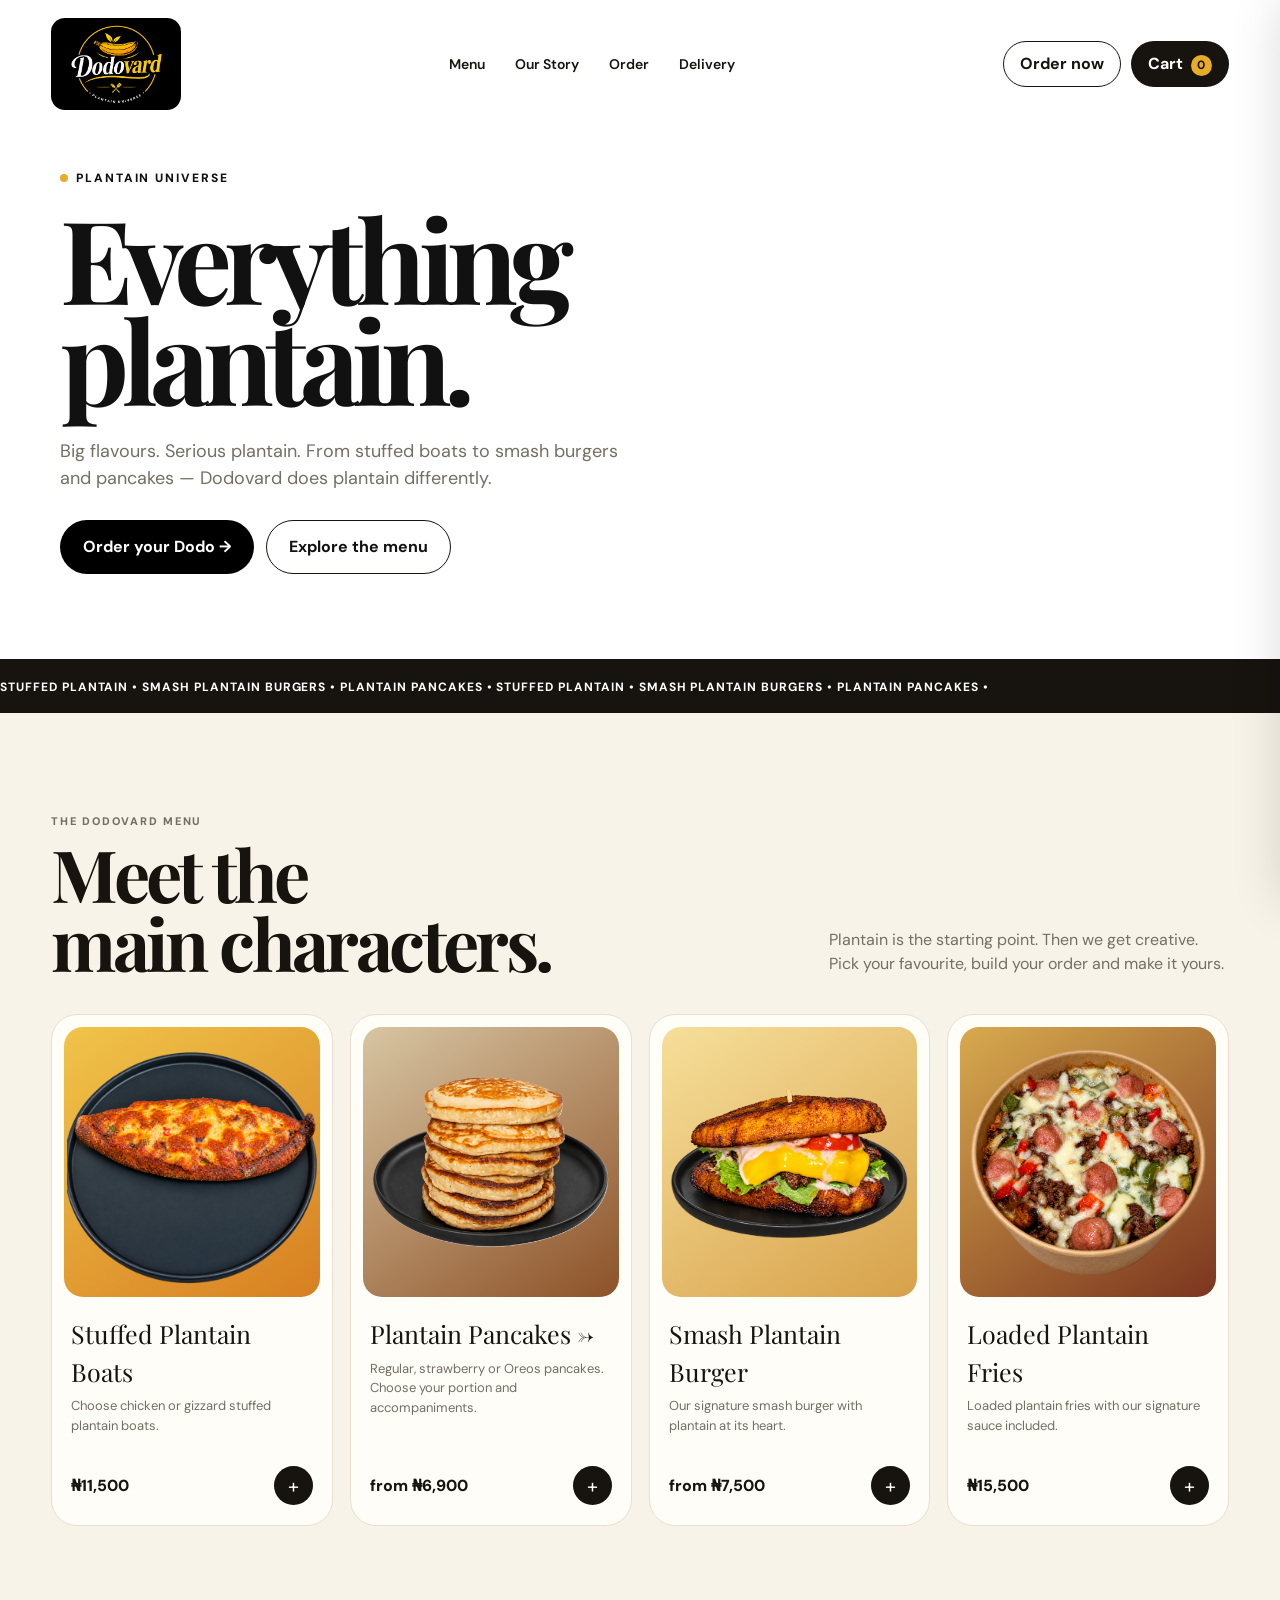
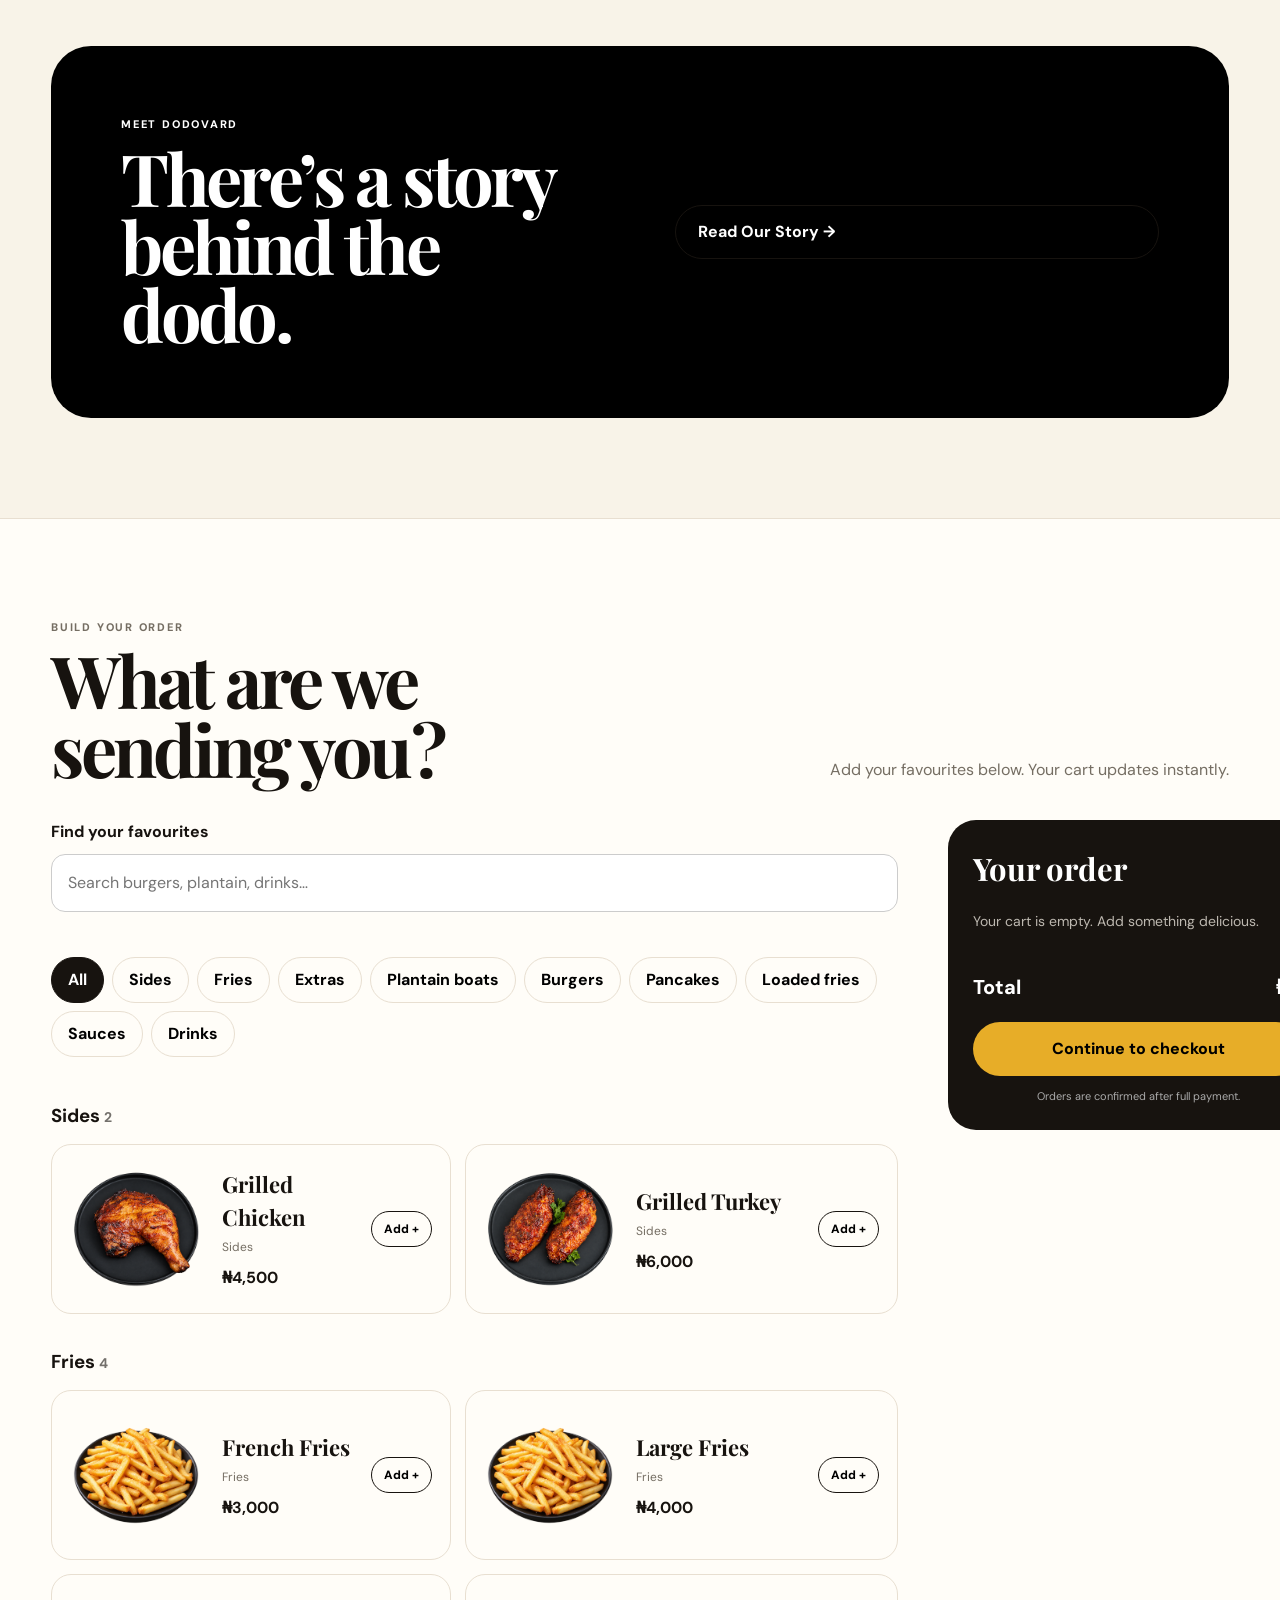
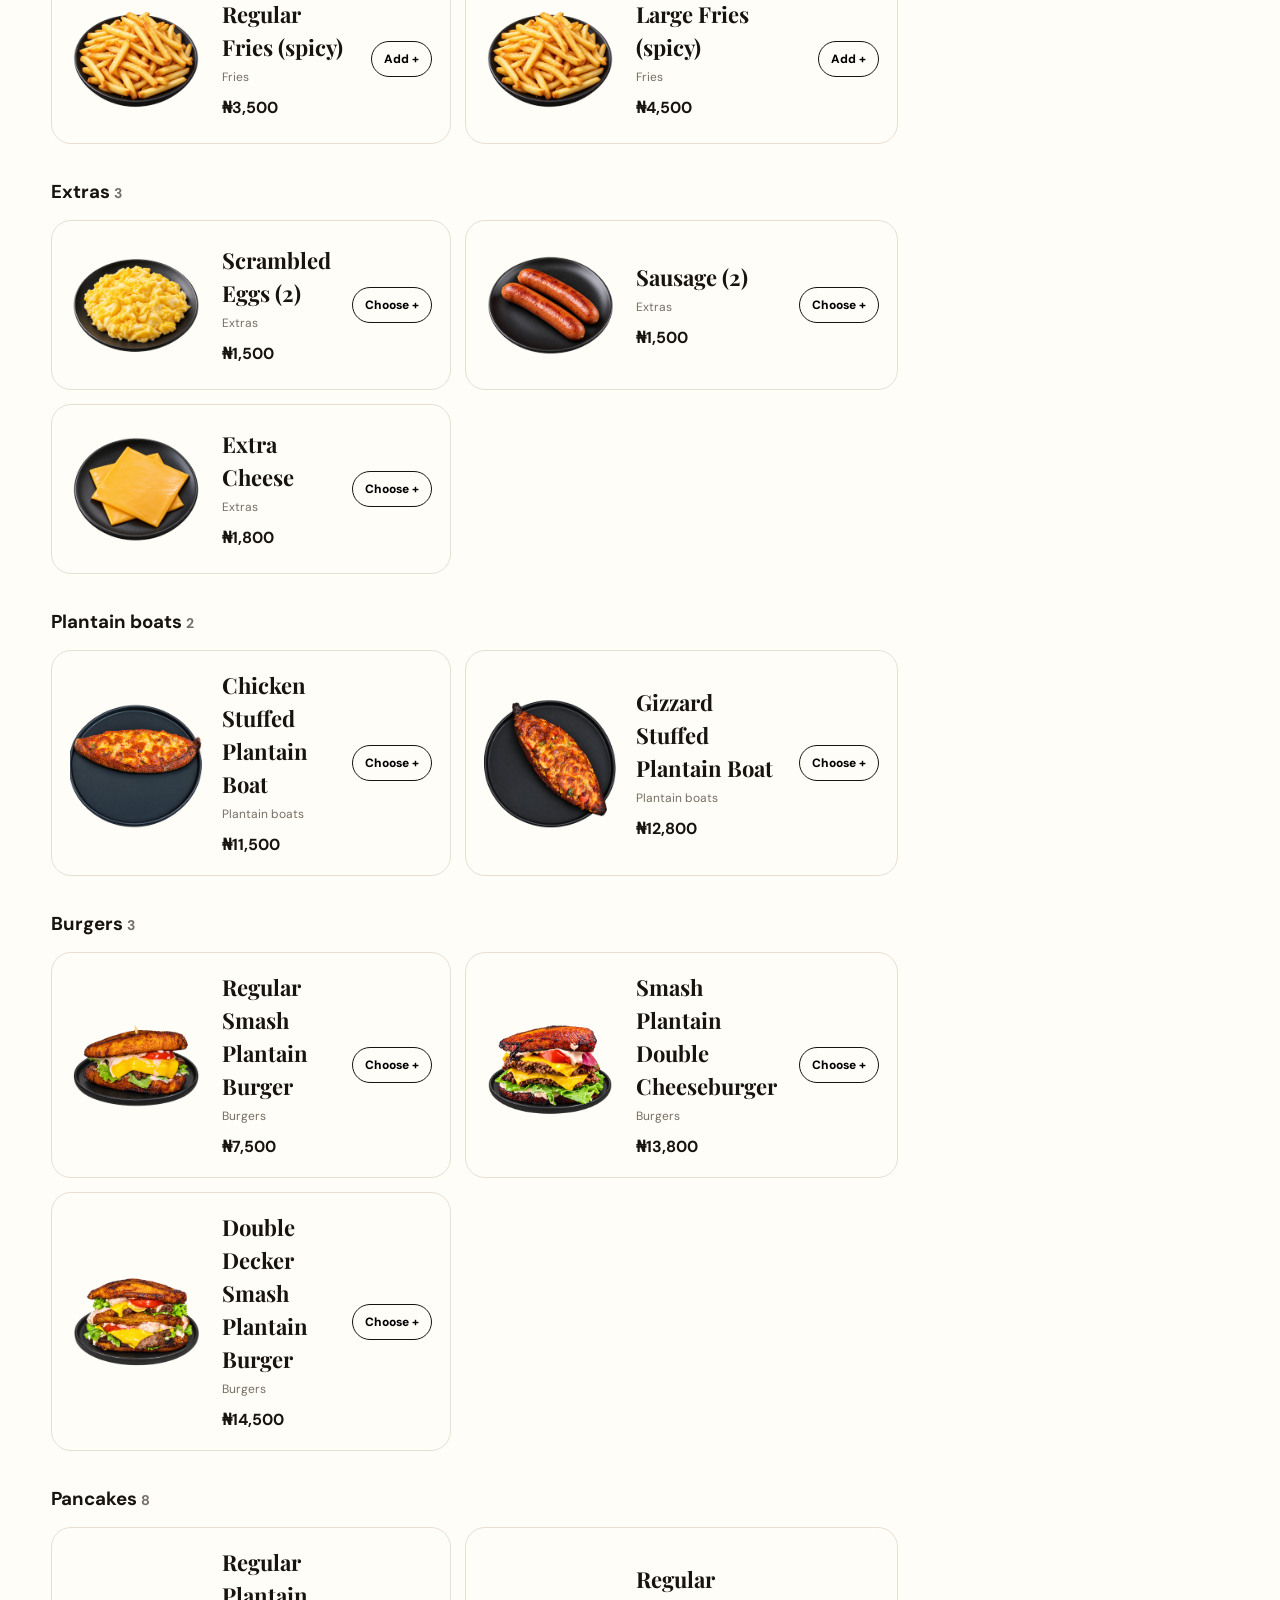
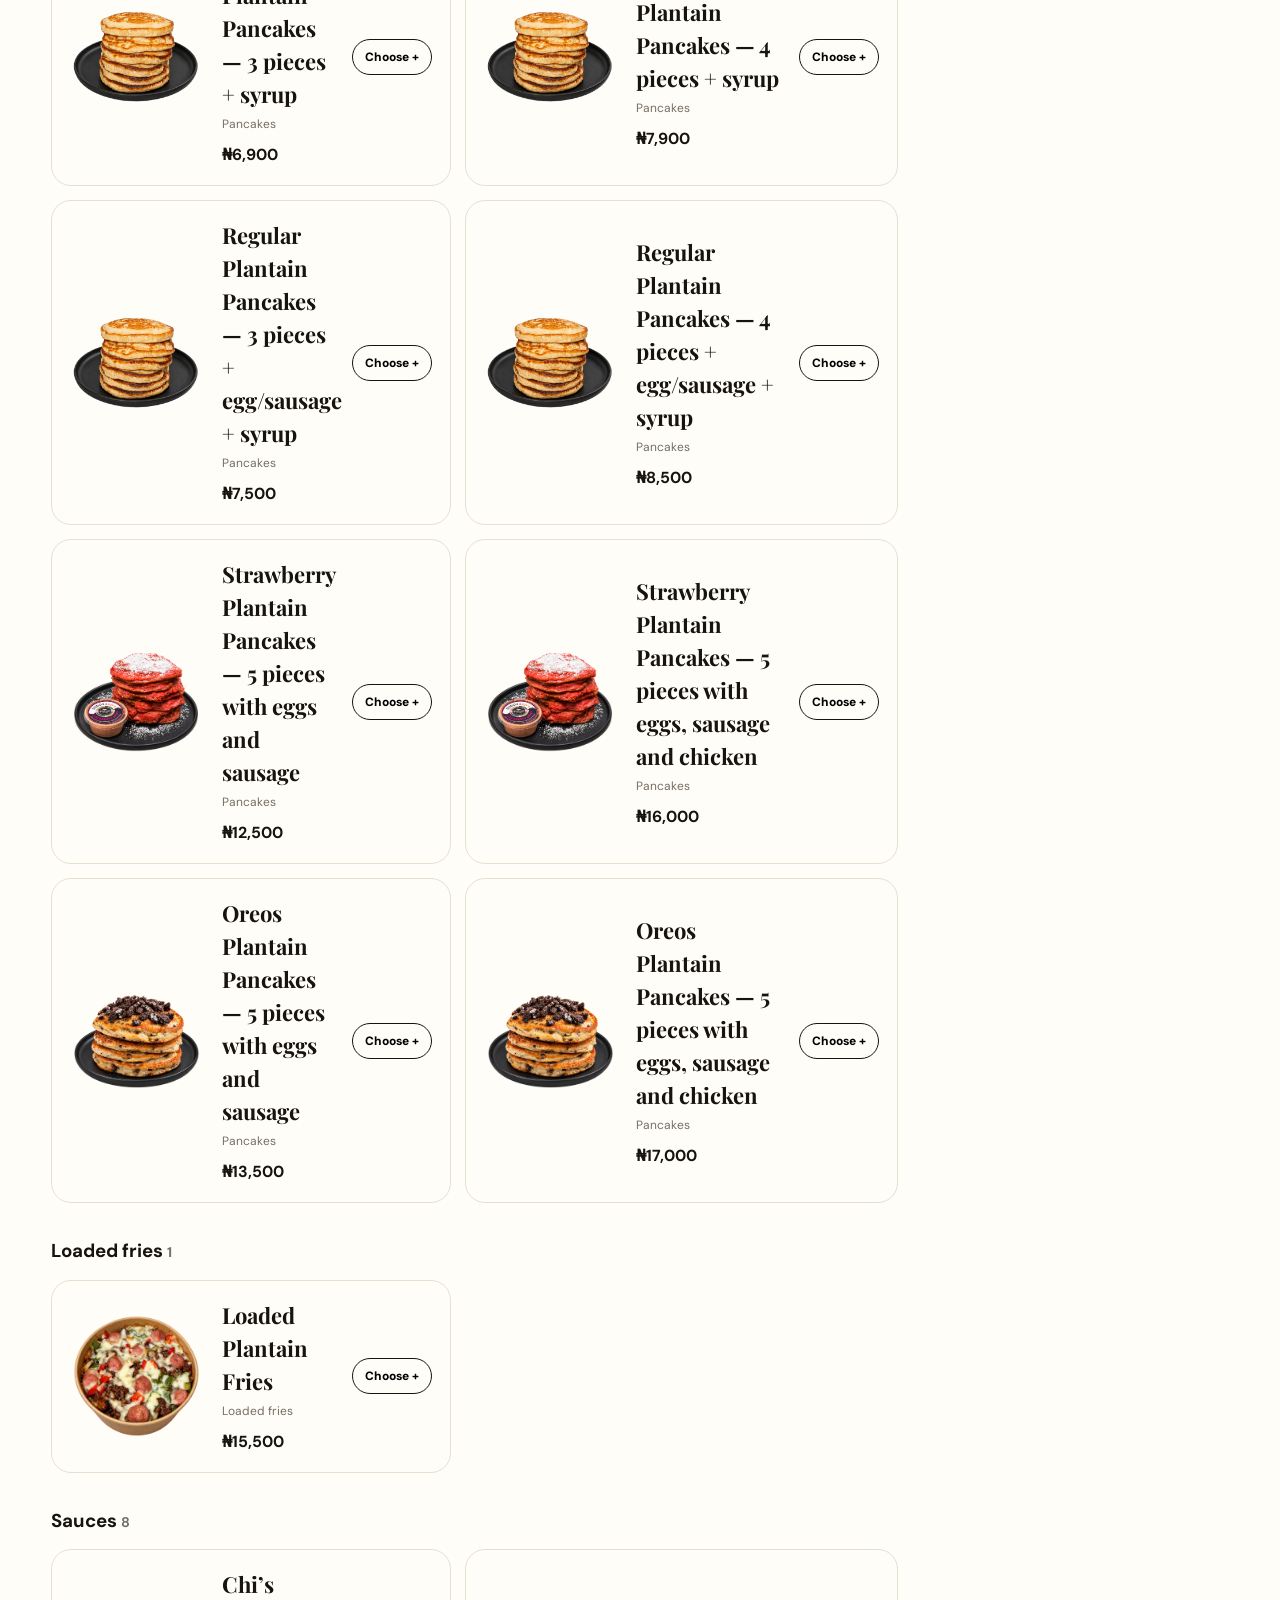
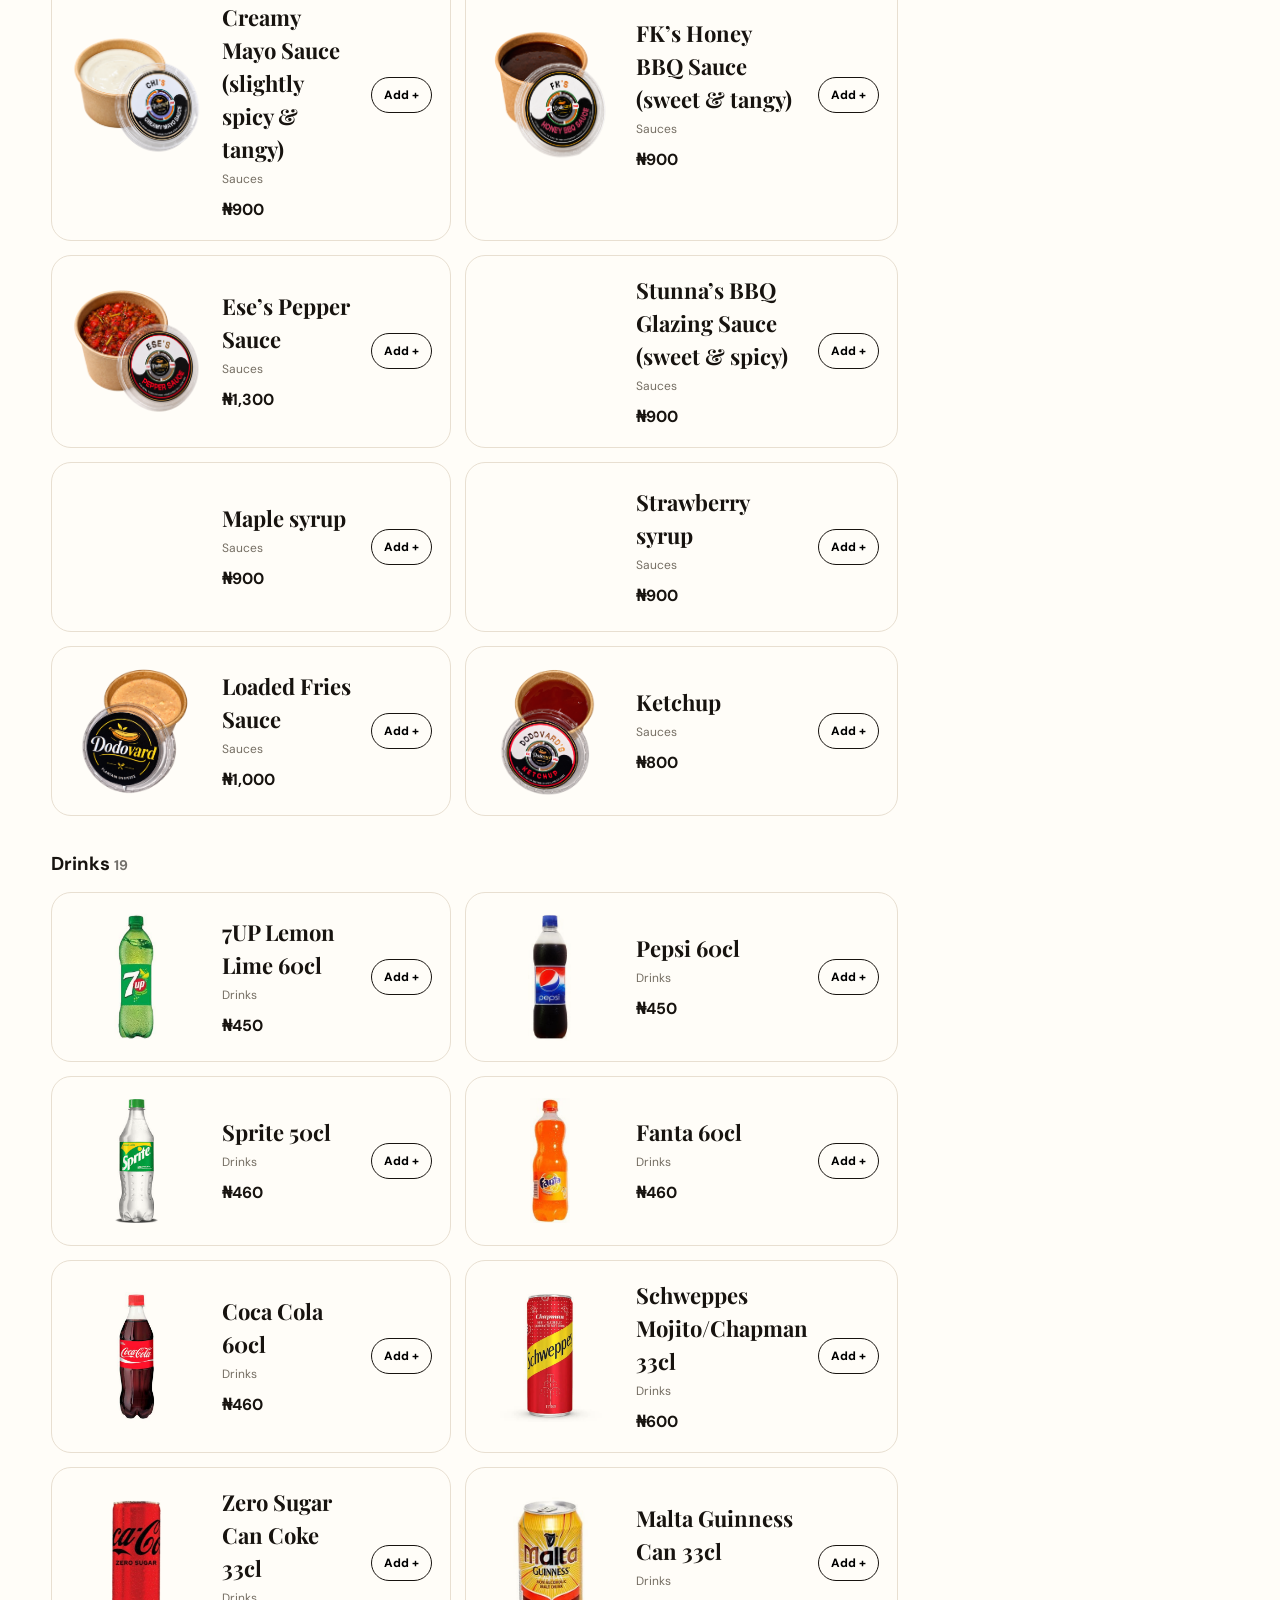
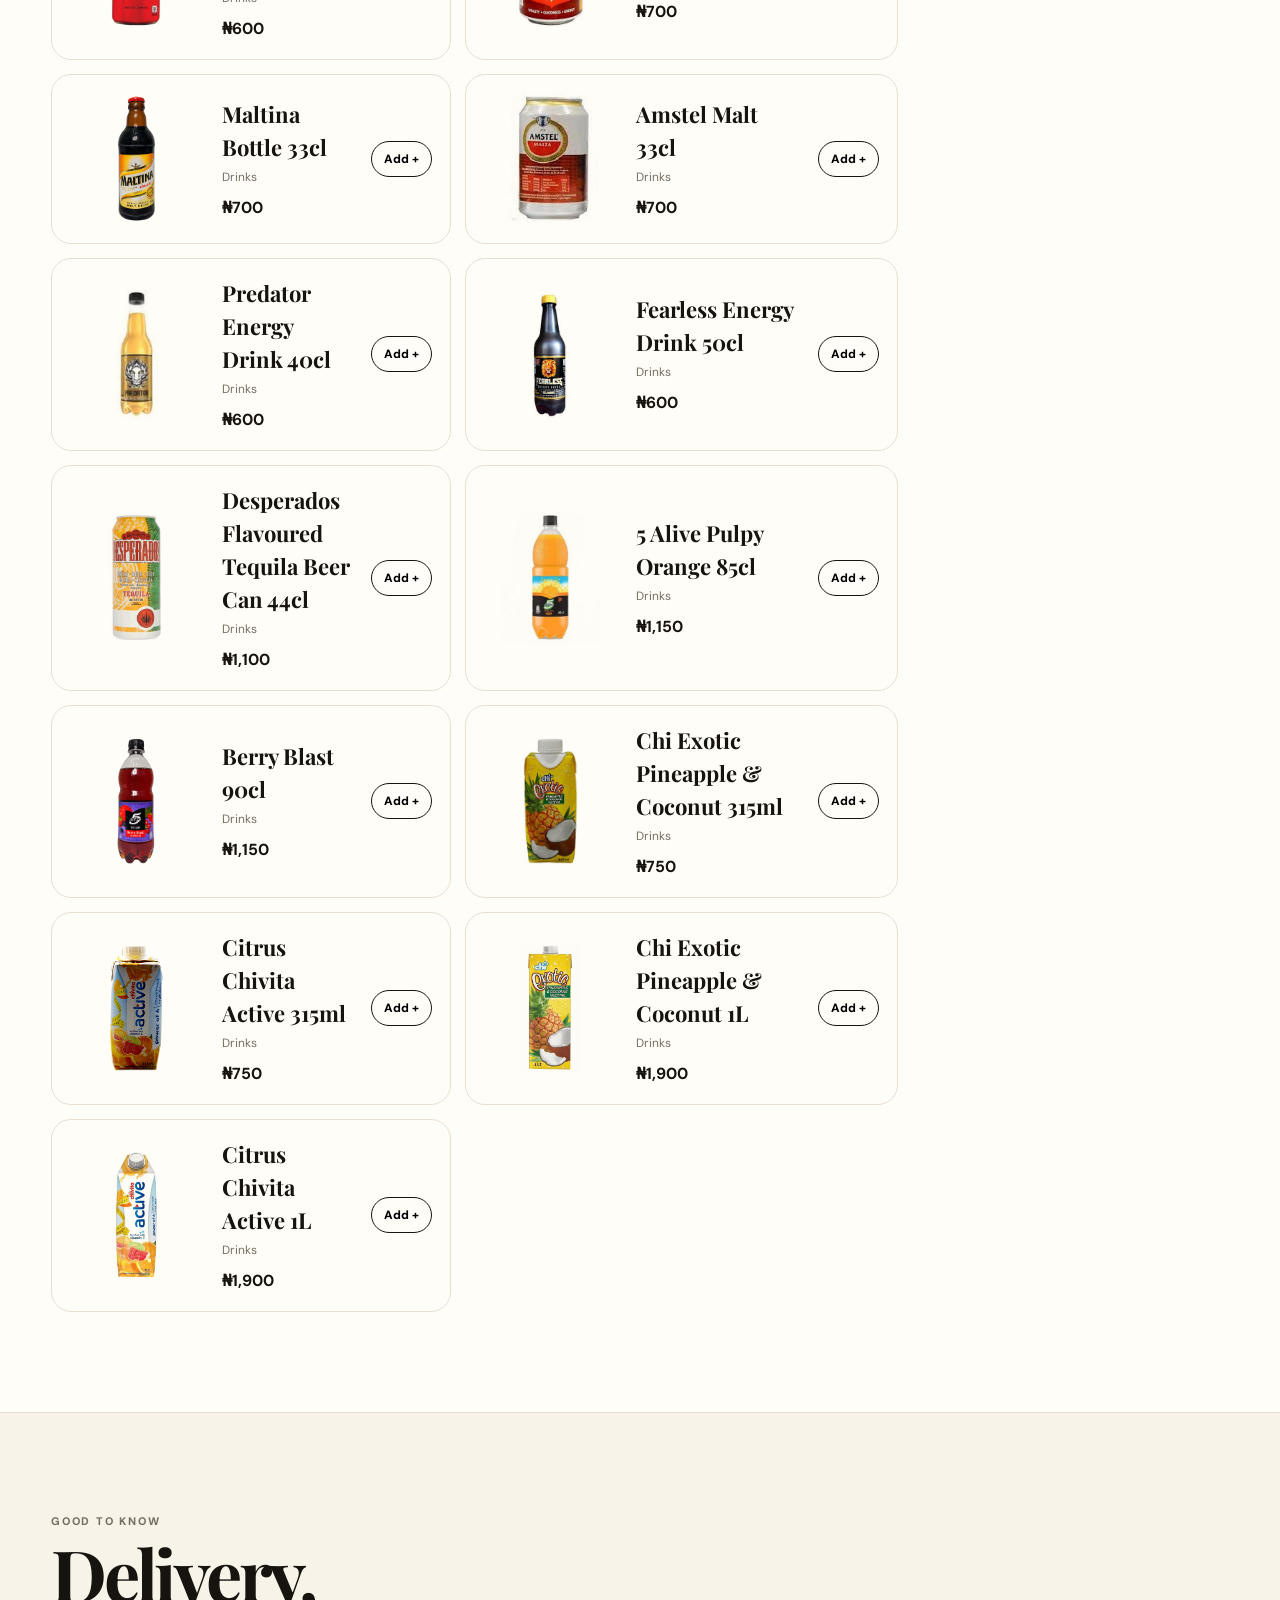
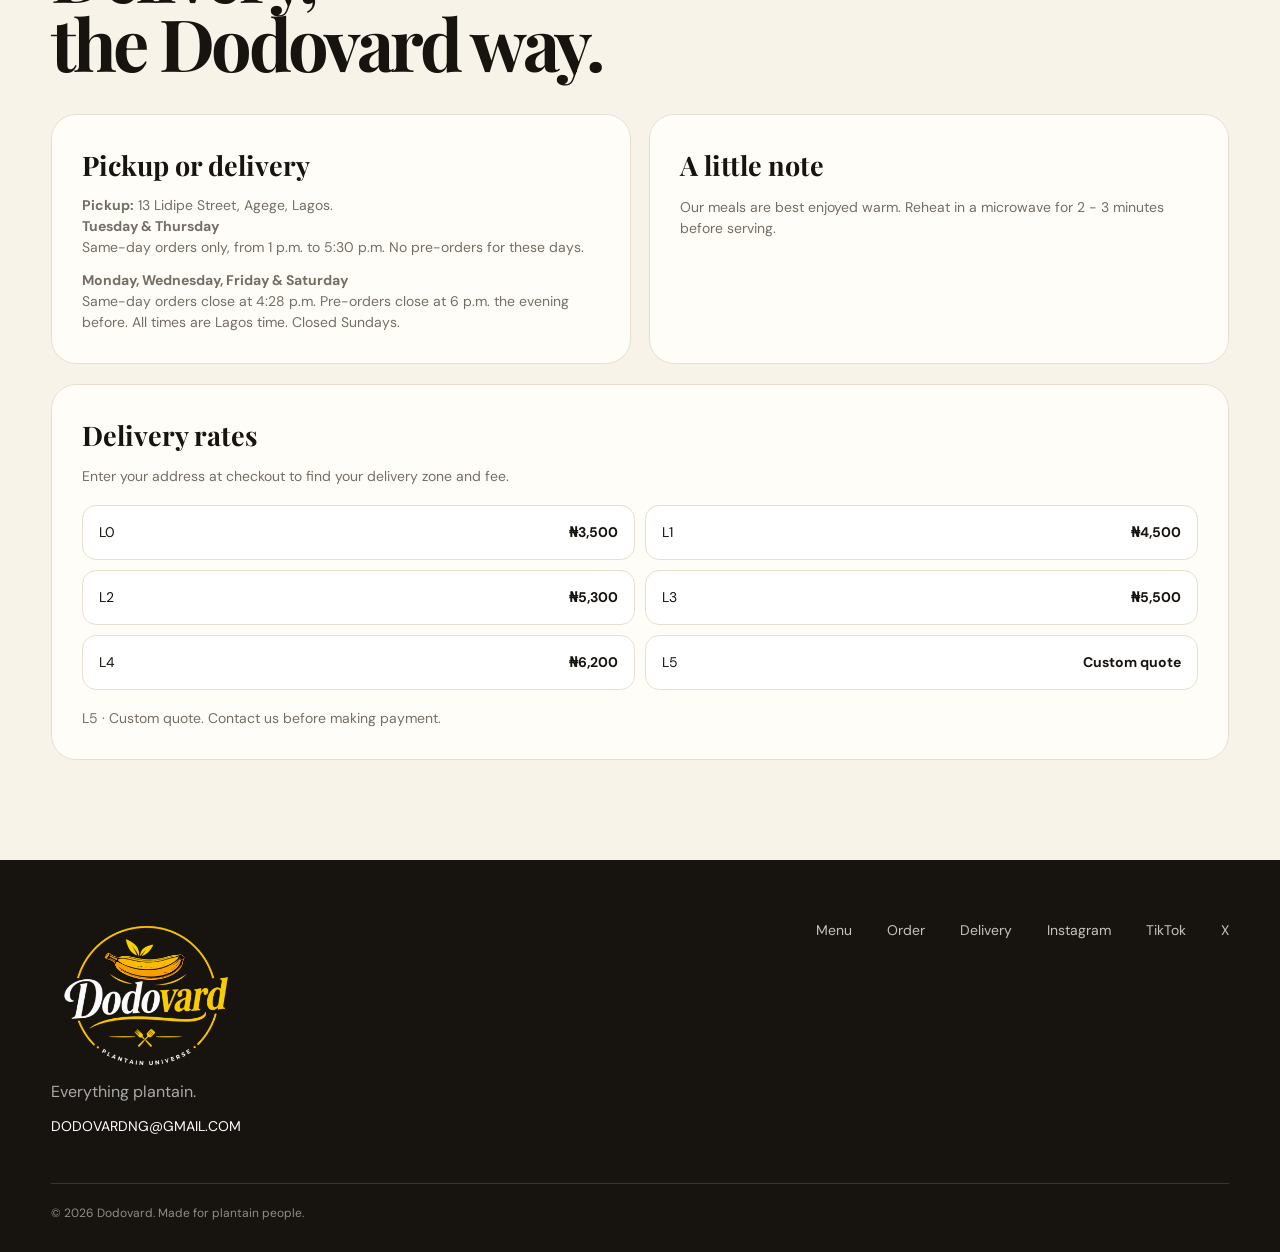
==== index.html @ 6e740fed "Match double cheeseburger photo to black plate menu presentation" ====
<!doctype html>
<html lang="en">
  <head>
    <meta charset="UTF-8" />
    <meta name="viewport" content="width=device-width, initial-scale=1.0, viewport-fit=cover" />
    <meta
      name="description"
      content="Dodovard — everything plantain. Explore our signature plantain creations, sides, sauces and drinks."
    />
    <title>Dodovard — Everything Plantain</title>
    <style>
      @import url("https://fonts.googleapis.com/css2?family=DM+Sans:wght@400;500;600;700&family=Playfair+Display:wght@600;700;800&display=swap");

      :root {
        --ink: #17130f;
        --cream: #f8f3e8;
        --paper: #fffdf8;
        --gold: #e7ad28;
        --brand-black: #000000;
        --muted: #756e63;
        --line: #e8dfd1;
        --radius: 26px;
      }
      * {
        box-sizing: border-box;
        margin: 0;
        padding: 0;
      }
      html {
        scroll-behavior: smooth;
      }
      body {
        font-family: "DM Sans", sans-serif;
        background: var(--cream);
        color: var(--ink);
        line-height: 1.5;
      }
      button,
      input,
      select,
      textarea {
        font: inherit;
      }
      button {
        cursor: pointer;
      }
      a {
        color: inherit;
        text-decoration: none;
      }
      .container {
        width: min(1180px, 92%);
        margin: auto;
      }
      .nav {
        position: fixed;
        top: 0;
        left: 0;
        right: 0;
        z-index: 20;
        padding: 18px 0;
        transition: 0.3s;
      }
      .nav.scrolled {
        background: rgba(248, 243, 232, 0.92);
        backdrop-filter: blur(14px);
        box-shadow: 0 1px 0 var(--line);
      }
      .nav-inner {
        display: flex;
        align-items: center;
        justify-content: space-between;
      }
      .logo {
        font-weight: 800;
        letter-spacing: -0.07em;
        font-size: 27px;
      }
      .logo span {
        color: var(--gold);
      }
      .nav-links {
        display: flex;
        gap: 30px;
        font-size: 14px;
        font-weight: 600;
      }
      .nav-actions {
        display: flex;
        align-items: center;
        gap: 10px;
      }
      .pill {
        border: 1px solid var(--ink);
        border-radius: 999px;
        padding: 10px 16px;
        background: transparent;
        font-weight: 700;
      }
      .cart-btn {
        background: var(--ink);
        color: #fff;
        border: 0;
        border-radius: 999px;
        padding: 11px 17px;
        font-weight: 700;
      }
      .cart-count {
        display: inline-grid;
        place-items: center;
        width: 21px;
        height: 21px;
        border-radius: 50%;
        background: var(--gold);
        color: var(--ink);
        margin-left: 4px;
        font-size: 12px;
      }

      .hero {
        padding: 145px 0 65px;
        overflow: hidden;
      }
      .hero-grid {
        display: grid;
        grid-template-columns: 1fr 1.05fr;
        gap: 55px;
        align-items: center;
      }
      .eyebrow {
        display: inline-flex;
        align-items: center;
        gap: 8px;
        font-size: 12px;
        text-transform: uppercase;
        letter-spacing: 0.16em;
        font-weight: 800;
        margin-bottom: 20px;
      }
      .dot {
        width: 8px;
        height: 8px;
        border-radius: 50%;
        background: var(--gold);
      }
      h1 {
        font-family: "Playfair Display", serif;
        font-size: clamp(60px, 8vw, 105px);
        line-height: 0.88;
        letter-spacing: -0.065em;
        max-width: 650px;
      }
      .hero-copy {
        font-size: 18px;
        color: var(--muted);
        max-width: 500px;
        margin: 28px 0;
      }
      .ctas {
        display: flex;
        gap: 12px;
        flex-wrap: wrap;
      }
      .primary {
        background: var(--brand-black);
        color: #fff;
        border: 0;
        border-radius: 999px;
        padding: 15px 23px;
        font-weight: 700;
      }
      .secondary {
        background: transparent;
        border: 1px solid var(--ink);
        border-radius: 999px;
        padding: 14px 22px;
        font-weight: 700;
      }
      .hero-art {
        position: relative;
        min-height: 520px;
      }
      .hero-blob {
        position: absolute;
        inset: 10px 0 0 30px;
        background: var(--gold);
        border-radius: 48% 52% 45% 55% / 55% 42% 58% 45%;
        transform: rotate(-7deg);
      }
      .food-visual {
        position: absolute;
        inset: 35px 15px 5px 45px;
        display: flex;
        align-items: center;
        justify-content: center;
        font-size: 170px;
        filter: drop-shadow(0 28px 24px rgba(0, 0, 0, 0.18));
      }
      .food-visual .plantain {
        transform: rotate(-8deg);
      }
      .sticker {
        position: absolute;
        right: -4px;
        bottom: 35px;
        background: var(--paper);
        border: 1px solid var(--ink);
        border-radius: 50%;
        width: 125px;
        height: 125px;
        display: grid;
        place-items: center;
        text-align: center;
        font-size: 12px;
        font-weight: 800;
        text-transform: uppercase;
        letter-spacing: 0.08em;
        transform: rotate(12deg);
      }

      .marquee {
        background: var(--ink);
        color: #fff;
        padding: 15px 0;
        overflow: hidden;
        white-space: nowrap;
      }
      .marquee-track {
        display: inline-flex;
        gap: 35px;
        animation: scroll 22s linear infinite;
        font-weight: 700;
        text-transform: uppercase;
        letter-spacing: 0.08em;
        font-size: 12px;
      }
      @keyframes scroll {
        to {
          transform: translateX(-50%);
        }
      }

      .section {
        padding: 100px 0;
      }
      .section-head {
        display: flex;
        justify-content: space-between;
        align-items: end;
        gap: 25px;
        margin-bottom: 38px;
      }
      .kicker {
        text-transform: uppercase;
        letter-spacing: 0.16em;
        font-size: 11px;
        font-weight: 800;
        color: var(--muted);
        margin-bottom: 10px;
      }
      h2 {
        font-family: "Playfair Display", serif;
        font-size: clamp(42px, 6vw, 72px);
        line-height: 0.95;
        letter-spacing: -0.05em;
      }
      .section-head p {
        max-width: 400px;
        color: var(--muted);
      }
      .menu-grid {
        display: grid;
        grid-template-columns: repeat(4, 1fr);
        gap: 17px;
      }
      .card {
        background: var(--paper);
        border: 1px solid var(--line);
        border-radius: var(--radius);
        padding: 12px;
        overflow: hidden;
        transition: 0.25s;
      }
      .card:hover {
        transform: translateY(-5px);
        box-shadow: 0 18px 45px rgba(38, 29, 18, 0.09);
      }
      .card-img {
        height: 230px;
        border-radius: 19px;
        background: linear-gradient(145deg, #f0c449, #d77f21);
        display: grid;
        place-items: center;
        font-size: 92px;
        position: relative;
        overflow: hidden;
      }
      .card:nth-child(2) .card-img {
        background: linear-gradient(145deg, #d7c5a2, #8d5228);
      }
      .card:nth-child(3) .card-img {
        background: linear-gradient(145deg, #f6df9a, #d7a14a);
      }
      .card:nth-child(4) .card-img {
        background: linear-gradient(145deg, #d8aa4e, #7b351f);
      }
      .card-img:after {
        content: "";
        position: absolute;
        width: 150px;
        height: 150px;
        border: 1px solid rgba(255, 255, 255, 0.35);
        border-radius: 50%;
        transform: rotate(25deg);
      }
      .card-body {
        padding: 18px 7px 8px;
      }
      .card-title {
        font-family: "Playfair Display", serif;
        font-size: 25px;
      }
      .card-desc {
        color: var(--muted);
        font-size: 13px;
        margin: 6px 0 15px;
        min-height: 39px;
      }
      .price-row {
        display: flex;
        justify-content: space-between;
        align-items: center;
      }
      .price {
        font-weight: 800;
      }
      .add {
        width: 39px;
        height: 39px;
        border-radius: 50%;
        border: 0;
        background: var(--ink);
        color: #fff;
        font-size: 20px;
      }

      .story {
        background: var(--brand-black);
        color: #fff;
        border-radius: 40px;
        padding: 70px;
        display: grid;
        grid-template-columns: 1fr 1fr;
        gap: 70px;
        align-items: center;
      }
      .story h2 {
        max-width: 500px;
      }
      .story p {
        color: #ffffff;
        font-size: 17px;
        margin-top: 22px;
      }
      .story-mark {
        height: 410px;
        border-radius: 50% 50% 43% 57% / 45% 58% 42% 55%;
        background: var(--gold);
        display: grid;
        place-items: center;
        font-size: 145px;
        transform: rotate(6deg);
      }

      .order-section {
        background: var(--paper);
        border-top: 1px solid var(--line);
        border-bottom: 1px solid var(--line);
      }
      .order-layout {
        display: grid;
        grid-template-columns: 1fr 380px;
        gap: 50px;
      }
      .tabs {
        display: flex;
        gap: 8px;
        flex-wrap: wrap;
        margin: 25px 0;
      }
      .tab {
        border: 1px solid var(--line);
        background: transparent;
        border-radius: 999px;
        padding: 10px 16px;
        font-weight: 700;
      }
      .tab.active {
        background: var(--ink);
        color: #fff;
        border-color: var(--ink);
      }
      .order-items {
        display: grid;
        grid-template-columns: repeat(2, 1fr);
        gap: 14px;
      }
      .order-card {
        border: 1px solid var(--line);
        border-radius: 20px;
        padding: 18px;
        display: flex;
        justify-content: space-between;
        gap: 15px;
      }
      .order-card h3 {
        font-family: "Playfair Display", serif;
        font-size: 22px;
      }
      .order-card p {
        font-size: 12px;
        color: var(--muted);
        margin: 4px 0 10px;
      }
      .order-card button {
        border: 1px solid var(--ink);
        background: transparent;
        border-radius: 999px;
        padding: 8px 12px;
        font-size: 12px;
        font-weight: 800;
      }
      .cart {
        background: var(--ink);
        color: #fff;
        border-radius: 28px;
        padding: 25px;
        position: sticky;
        top: 100px;
        height: max-content;
      }
      .cart h3 {
        font-family: "Playfair Display", serif;
        font-size: 31px;
      }
      .cart-empty {
        color: #bdb8b0;
        font-size: 14px;
        margin: 20px 0;
      }
      .cart-line {
        display: flex;
        justify-content: space-between;
        gap: 12px;
        padding: 13px 0;
        border-bottom: 1px solid #3b3733;
        font-size: 13px;
      }
      .cart-line small {
        display: block;
        color: #aaa;
      }
      .cart-total {
        display: flex;
        justify-content: space-between;
        font-size: 20px;
        font-weight: 800;
        padding: 20px 0;
      }
      .checkout {
        width: 100%;
        border: 0;
        border-radius: 999px;
        padding: 15px;
        background: var(--gold);
        font-weight: 800;
      }
      .notice {
        font-size: 11px;
        color: #aaa;
        margin-top: 12px;
        text-align: center;
      }

      .delivery {
        display: grid;
        grid-template-columns: 1fr 1fr;
        gap: 18px;
      }
      .info-card {
        padding: 30px;
        border: 1px solid var(--line);
        border-radius: 25px;
        background: var(--paper);
      }
      .info-card h3 {
        font-family: "Playfair Display", serif;
        font-size: 27px;
        margin-bottom: 10px;
      }
      .info-card p,
      .info-card li {
        color: var(--muted);
        font-size: 14px;
      }
      .info-card ul {
        padding-left: 18px;
        margin-top: 10px;
      }

      footer {
        background: var(--ink);
        color: #fff;
        padding: 60px 0 30px;
      }
      .footer-top {
        display: flex;
        justify-content: space-between;
        gap: 30px;
      }
      .footer-brand {
        font-family: "Playfair Display", serif;
        font-size: 48px;
      }
      .footer-links {
        display: flex;
        gap: 35px;
        flex-wrap: wrap;
      }
      .footer-links a {
        color: #c7c2bb;
        font-size: 14px;
      }
      .copyright {
        border-top: 1px solid #38342f;
        margin-top: 45px;
        padding-top: 20px;
        color: #918c84;
        font-size: 12px;
      }

      .modal {
        position: fixed;
        inset: 0;
        background: rgba(0, 0, 0, 0.55);
        display: none;
        align-items: center;
        justify-content: center;
        z-index: 50;
        padding: 20px;
      }
      .modal.show {
        display: flex;
      }
      .modal-box {
        background: var(--paper);
        border-radius: 28px;
        padding: 30px;
        width: min(520px, 100%);
        max-height: 90vh;
        overflow: auto;
      }
      .modal-head {
        display: flex;
        justify-content: space-between;
        align-items: center;
        margin-bottom: 22px;
      }
      .modal-head h3 {
        font-family: "Playfair Display", serif;
        font-size: 32px;
      }
      .close {
        border: 0;
        background: transparent;
        font-size: 28px;
      }
      .form {
        display: grid;
        gap: 13px;
      }
      .form label {
        font-size: 12px;
        font-weight: 800;
        text-transform: uppercase;
        letter-spacing: 0.08em;
      }
      .form input,
      .form textarea,
      .form select {
        width: 100%;
        border: 1px solid var(--line);
        border-radius: 13px;
        padding: 13px;
        background: #fff;
      }
      .form textarea {
        min-height: 80px;
        resize: vertical;
      }
      .form button {
        margin-top: 5px;
      }
      .form-note {
        font-size: 11px;
        color: var(--muted);
        text-align: center;
        margin-top: 2px;
      }
      .payment-box {
        background: var(--ink);
        color: #fff;
        border-radius: 20px;
        padding: 20px;
        margin-bottom: 22px;
      }
      .payment-kicker {
        text-transform: uppercase;
        letter-spacing: 0.12em;
        font-size: 10px;
        font-weight: 800;
        color: #ffffff;
      }
      .payment-total-label {
        font-size: 12px;
        color: #aaa;
        margin-top: 12px;
      }
      .payment-total {
        font-family: "Playfair Display", serif;
        font-size: 38px;
        font-weight: 800;
        color: var(--gold);
        line-height: 1.05;
        margin: 3px 0 18px;
      }
      .payment-details {
        border-top: 1px solid #3b3733;
        border-bottom: 1px solid #3b3733;
        padding: 4px 0;
      }
      .payment-details div {
        display: flex;
        justify-content: space-between;
        gap: 15px;
        padding: 8px 0;
        font-size: 13px;
      }
      .payment-details span {
        color: #aaa;
      }
      .payment-details strong {
        text-align: right;
      }
      .payment-note {
        font-size: 11px;
        color: #c7c2bb;
        margin-top: 13px;
      }

      @media (max-width: 900px) {
        .nav-links {
          display: none;
        }
        .hero-grid,
        .story,
        .order-layout,
        .delivery {
          grid-template-columns: 1fr;
        }
        .hero {
          padding-top: 120px;
        }
        .hero-art {
          min-height: 390px;
        }
        .menu-grid {
          grid-template-columns: repeat(2, 1fr);
        }
        .story {
          padding: 35px;
        }
        .story-mark {
          height: 300px;
        }
        .cart {
          position: static;
        }
        .order-items {
          grid-template-columns: 1fr;
        }
      }
      @media (max-width: 560px) {
        h1 {
          font-size: 61px;
        }
        .hero-art {
          min-height: 310px;
        }
        .food-visual {
          font-size: 105px;
        }
        .sticker {
          width: 90px;
          height: 90px;
          font-size: 9px;
        }
        .menu-grid {
          grid-template-columns: 1fr;
        }
        .section {
          padding: 70px 0;
        }
        .section-head {
          display: block;
        }
        .section-head p {
          margin-top: 15px;
        }
        .footer-top {
          display: block;
        }
        .footer-links {
          margin-top: 25px;
        }
        .nav .pill {
          display: none;
        }
      }
    </style>

    <style id="dodovard-food-photo-styles">
      .menu-card .food-photo {
        width: 100%;
        height: 190px;
        display: block;
        object-fit: cover;
        object-position: center;
        border-radius: 16px;
        margin-bottom: 14px;
        background: #f4f1eb;
      }
      .menu-card .food-photo--sauce {
        height: 150px;
      }
      .menu-card {
        overflow: hidden;
      }
      .menu-card .food-photo + h3 {
        margin-top: 0;
      }
      .order-photo {
        width: 92px;
        height: 92px;
        object-fit: cover;
        border-radius: 14px;
        flex: 0 0 92px;
      }
    </style>

    <style id="dodovard-cart-and-story-styles">
      body.cart-open {
        overflow: hidden;
      }
      .cart-drawer-backdrop {
        position: fixed;
        inset: 0;
        background: rgba(7, 16, 27, 0.52);
        backdrop-filter: blur(3px);
        opacity: 0;
        pointer-events: none;
        transition: opacity 0.25s ease;
        z-index: 90;
      }
      .cart-drawer-backdrop.show {
        opacity: 1;
        pointer-events: auto;
      }
      .cart-drawer {
        position: fixed;
        top: 0;
        right: 0;
        width: min(430px, 92vw);
        height: 100vh;
        background: #fff;
        z-index: 100;
        transform: translateX(105%);
        transition: transform 0.3s ease;
        display: flex;
        flex-direction: column;
        box-shadow: -18px 0 50px rgba(0, 0, 0, 0.16);
      }
      .cart-drawer.show {
        transform: translateX(0);
      }
      .cart-drawer-head {
        display: flex;
        justify-content: space-between;
        align-items: center;
        padding: 28px 26px 20px;
        border-bottom: 1px solid #eee;
      }
      .cart-drawer-head h3 {
        font-size: 28px;
        margin: 2px 0 0;
      }
      .cart-drawer-lines {
        padding: 18px 26px;
        overflow: auto;
        flex: 1;
      }
      .cart-drawer-footer {
        padding: 20px 26px 28px;
        border-top: 1px solid #eee;
        background: #fff;
      }
      .cart-drawer .cart-total {
        margin: 0 0 16px;
      }
      .cart-drawer .checkout {
        width: 100%;
      }
      .story-link-section {
        padding-top: 20px;
      }
      .story-link-card {
        align-items: center;
      }
      .story-link {
        white-space: nowrap;
      }
      .form .primary:disabled {
        opacity: 0.6;
        cursor: wait;
      }
      @media (max-width: 700px) {
        .cart-drawer {
          width: 100vw;
        }
        .story-link-card {
          display: block;
        }
        .story-link {
          display: inline-block;
          margin-top: 20px;
        }
      }
    </style>
  <style>
.hero-art {height:440px;display:flex;align-items:center;justify-content:center;position:relative;overflow:hidden}
.hero-art .food-visual {position:relative;inset:auto;width:100%;height:100%;display:flex;align-items:center;justify-content:center;transform:none}
.hero-art .food-visual>span {display:contents}.hero-art .plantain {display:none!important}
.hero-art .food-photo {width:100%;height:100%;object-fit:contain;position:relative;max-height:440px}
.card-img {height:240px;display:flex;align-items:center;justify-content:center;overflow:hidden}
.card-img .food-photo {width:100%;height:100%;padding:12px;object-fit:contain;position:relative;transform:none;display:block}
.card-img:after {display:none}.card {display:flex;flex-direction:column}.card-body {flex:1;display:flex;flex-direction:column}.price-row {margin-top:auto;padding-top:16px}
.order-photo,.order-placeholder {width:92px;height:92px;object-fit:contain;background:#f4f1eb;flex:0 0 92px;border-radius:14px;padding:5px}
.order-placeholder {display:grid;place-items:center;font-size:32px}.category-title {grid-column:1/-1;margin:20px 0 0}.category-title small {font-size:14px;opacity:.6}
.search-label {display:block;font-weight:700;margin-bottom:10px}.menu-search {width:100%;padding:16px;border:1px solid #ccc;border-radius:14px;font:inherit;margin-bottom:20px;background:white}.tabs {flex-wrap:wrap;gap:8px}
#itemOptions {width:min(560px,calc(100% - 28px));max-height:90dvh;border:0;border-radius:24px;padding:28px;color:#000000;background:#fffdf6;overflow:auto}#itemOptions::backdrop {background:#0009}#itemOptions h2 {font-size:28px;margin:12px 0}.option-photo {width:100%;height:180px;object-fit:contain;background:#f4f1eb;border-radius:16px}.option-close {position:absolute;right:16px;top:12px;border:0;border-radius:50%;width:36px;height:36px;font-size:26px;cursor:pointer;background:#fff}#itemOptions fieldset {border:0;padding:0;margin:24px 0}#itemOptions legend,#itemOptions form>label {font-weight:700;font-size:17px;display:block;margin-top:18px}#itemOptions small {display:block;font-size:12px;font-weight:400;color:#666;margin:5px 0 12px}.choice {display:flex;align-items:center;gap:10px;padding:14px 0;border-bottom:1px solid #ddd;font-size:14px}.choice span {margin-left:auto;white-space:nowrap}#itemOptions select,#mealQty {width:100%;padding:14px;font:inherit;border:1px solid #ccc;border-radius:10px;margin:8px 0}#optionAdd {width:100%;margin-top:20px;position:sticky;bottom:0}button:focus-visible,input:focus-visible,select:focus-visible {outline:3px solid #da9743;outline-offset:3px}
@media(max-width:700px){.hero-art {height:280px}.card-img {height:210px}.order-card {gap:12px}.order-card h3 {font-size:15px}.order-photo,.order-placeholder {width:68px;height:68px;flex-basis:68px}.hero-art .food-photo {max-height:280px}}
</style><style>.pancake-preview,.pancake-image {border:0;background:transparent;color:inherit;font:inherit;cursor:pointer;padding:0;text-align:left}.pancake-preview {font-weight:inherit}.pancake-image {width:100%;height:100%}.order-card button:disabled {opacity:.5;cursor:default}#pancakeVariants label {display:block;font-weight:700;margin-top:18px}</style><style>.choice .extra-sauce {width:70px;padding:8px;margin-left:auto;border:1px solid #bbb;border-radius:8px}#sauceChoices label {font-size:14px;font-weight:700}#itemOptions [hidden] {display:none!important}</style><style>
.sauce-thumb {position:relative;display:inline-flex;width:92px;height:92px;flex:0 0 92px;overflow:hidden;border-radius:14px;background:transparent;align-items:center;justify-content:center}
.sauce-thumb img {position:static;display:block;width:100%;height:100%;max-width:100%;object-fit:contain;transform:none}.sauce-thumb img[src*="chis-mayo-cutout"] {transform:scale(1.12)}
.sauce-choice .sauce-thumb {width:64px;height:64px;flex-basis:64px}.sauce-choice>span:not(.sauce-thumb) {margin-left:0;flex:1;white-space:normal;line-height:1.45}.sauce-choice small {margin:4px 0!important}
.included-sauce-photos {display:grid;grid-template-columns:1fr 1fr;gap:12px;margin-bottom:18px}.included-sauce-photos>div {background:white;border:1px solid #e7e2d8;border-radius:14px;padding:10px;display:flex;flex-direction:column;align-items:center;text-align:center;gap:8px;font-size:12px;line-height:1.5}.included-sauce-photos small {margin:4px 0!important}
.included-sauce-photos>div:only-child {grid-column:1/-1}
#itemOptions .sauce-detail {object-fit:contain;object-position:center;height:220px;padding:10px;background:transparent}
@media(max-width:700px){.order-card>.sauce-thumb {width:68px;height:68px;flex-basis:68px}.sauce-choice {gap:9px;font-size:13px}.sauce-choice .sauce-thumb {width:50px;height:50px;flex-basis:50px}}
</style><style id="uniform-product-photos">
.product-photo {position:relative;display:block;width:132px;height:132px;flex:0 0 132px;overflow:hidden;background:transparent;border-radius:14px}
.product-photo>img,.sauce-thumb.product-photo>img,.sauce-thumb.product-photo>img[src*="chis-mayo-cutout"] {position:absolute;display:block;max-width:none;width:var(--photo-width,100%);height:var(--photo-height,100%);left:var(--photo-left,0%);top:var(--photo-top,0%);transform:none;object-fit:fill;border-radius:0}
.packshot>img {mix-blend-mode:multiply}
.order-card {align-items:center;gap:20px}.order-card>.product-photo {width:132px;height:132px;flex-basis:132px}
.card-img {height:270px}.featured-photo-button {border:0;background:transparent;width:100%;height:100%;display:flex;align-items:center;justify-content:center;cursor:pointer;padding:0}.card-img .product-photo {width:250px;height:250px;flex:0 0 250px;max-width:100%}
.option-photo-frame.product-photo {width:230px;height:230px;margin:0 auto;flex:none}
#itemOptions .sauce-choice .product-photo {width:76px;height:76px;flex:0 0 76px}
.included-sauce-photos .product-photo {width:110px;height:110px;flex-basis:110px}
.selected-drink-photo .product-photo {width:110px;height:110px;margin:6px auto}
@media(max-width:700px){.order-card {gap:14px}.order-card>.product-photo {width:100px;height:100px;flex-basis:100px}.card-img {height:260px}.card-img .product-photo {width:240px;height:240px;flex-basis:240px}#itemOptions .sauce-choice .product-photo {width:62px;height:62px;flex-basis:62px}}
@media(max-width:380px){.order-card>.product-photo {width:84px;height:84px;flex-basis:84px}.order-card {gap:10px}}
</style><style id="dodovard-brand-logo">.logo {display:flex;align-items:center;justify-content:center;background:#000000;border-radius:14px;padding:5px 10px;line-height:1}.logo img {display:block;width:110px;height:82px;object-fit:contain}.footer-brand img {width:190px;height:150px;object-fit:contain;display:block}.nav {min-height:106px}@media(max-width:700px){.logo img {width:91px;height:68px}.logo {padding:4px 8px}.nav {min-height:92px}.hero,.story-page-hero {padding-top:140px}}
</style><style id="meal-picker-and-portions">
.portion-stepper {display:flex;align-items:center;width:192px;padding:5px;border:1px solid #dddddd;border-radius:999px;background:#fff6dc;margin:12px 0 24px;gap:8px}.portion-stepper button {width:44px;height:44px;border:0;border-radius:50%;font-size:26px;font-weight:600;background:#000000;color:white;cursor:pointer}.portion-stepper button:disabled {background:#dddddd;color:#777777;cursor:default}#itemOptions .portion-stepper #mealQty {width:64px;padding:0;border:0;background:transparent;margin:0;text-align:center;font-size:22px;font-weight:700;appearance:textfield;-moz-appearance:textfield}#mealQty::-webkit-inner-spin-button,#mealQty::-webkit-outer-spin-button {-webkit-appearance:none;margin:0}
.meal-variant-heading {font-size:19px;font-weight:700;margin:24px 0 12px}.meal-variant-cards {display:grid;gap:10px;max-height:330px;overflow:auto;padding:3px}#itemOptions .meal-variant-card {display:flex;align-items:center;gap:12px;padding:14px;border:1px solid #dddddd;border-radius:16px;background:#fff;cursor:pointer;transition:border-color .15s,background .15s}.meal-variant-card:has(input:checked) {border:2px solid #000000;padding:13px;background:#fff3cc;box-shadow:0 3px 12px #0000000c}.meal-variant-card>.product-photo {width:72px;height:72px;flex-basis:72px}.meal-variant-card>span:not(.product-photo) {flex:1;min-width:0}.meal-variant-card strong {display:block;font-size:14px;line-height:1.45}.meal-variant-card b {display:block;font-size:15px;color:#000000;margin-top:6px}.meal-variant-card input {accent-color:#000000;width:18px;height:18px;flex:0 0 18px}.meal-variant-heading small {font-size:12px;font-weight:400}
@media(max-width:450px){.meal-variant-card {gap:9px;padding:11px}.meal-variant-card:has(input:checked){padding:10px}.meal-variant-card>.product-photo {width:57px;height:57px;flex-basis:57px}.meal-variant-card strong {font-size:13px}}
</style><style id="center-order-dialogs">
/* Explicit centering survives the global spacing reset on mobile browsers. */
#itemOptions {position:fixed;inset:0;margin:auto;width:min(560px,calc(100vw - 28px));height:fit-content;max-width:calc(100vw - 28px);max-height:calc(100vh - 32px);max-height:calc(100dvh - 32px);box-sizing:border-box;overscroll-behavior:contain;-webkit-overflow-scrolling:touch}
#checkoutModal {position:fixed;inset:0;padding:16px;box-sizing:border-box;overflow:hidden}
#checkoutModal.show {display:grid;place-items:center}
#checkoutModal .modal-box {margin:auto;width:min(520px,100%);max-width:100%;max-height:calc(100vh - 32px);max-height:calc(100dvh - 32px);box-sizing:border-box;overscroll-behavior:contain}
@media(max-width:480px){#itemOptions {padding:22px 18px;border-radius:22px}#checkoutModal .modal-box {padding:22px 18px;border-radius:22px}}
</style><style id="extra-quantity-controls">
.menu-grid {grid-template-columns:repeat(4,minmax(0,1fr))}
.extra-choice {flex-wrap:wrap;gap:10px}
#itemOptions .extra-choice .product-photo {width:54px;height:54px;flex:0 0 54px}
.choice .extra-description {white-space:normal;flex:1;min-width:110px;margin-left:0}
.extra-choice small {margin-bottom:0!important}
.extra-stepper {display:flex;align-items:center;gap:5px;margin-left:auto;border:1px solid #dddddd;border-radius:24px;padding:4px;background:#fff6dc}
.extra-stepper button {width:34px;height:34px;border:0;border-radius:50%;background:#000000;color:white;font-size:22px;cursor:pointer}
.extra-stepper button:disabled {background:#dddddd;color:#777777;cursor:default}
.extra-stepper .extra-quantity {width:35px;min-width:0;border:0;background:transparent;padding:0;text-align:center;font:inherit;appearance:textfield;-moz-appearance:textfield}
.extra-quantity::-webkit-inner-spin-button,.extra-quantity::-webkit-outer-spin-button {-webkit-appearance:none;margin:0}
@media(max-width:900px){.menu-grid {grid-template-columns:repeat(2,minmax(0,1fr))}}
@media(max-width:600px){.menu-grid {grid-template-columns:1fr}}
</style>

<style id="mobile-checkout-and-calendar">
/* Bound fixed panels to the visible viewport, including Safari's toolbar/keyboard. */
.cart-drawer {top:var(--visible-top,0px);height:100vh;height:100dvh;height:var(--visible-height,100dvh);max-height:var(--visible-height,100dvh);overflow:hidden}
.cart-drawer-head,.cart-drawer-footer {flex:0 0 auto}
.cart-drawer-head {padding-top:calc(20px + env(safe-area-inset-top,0px))}
.cart-drawer-lines {flex:1 1 0%;min-height:0;overflow-y:auto;overscroll-behavior:contain;-webkit-overflow-scrolling:touch}
.cart-drawer-footer {padding:12px 22px calc(16px + env(safe-area-inset-bottom,0px))}
.cart-drawer-footer .cart-total {margin:0;padding:10px 0 16px}
.cart {display:flex;flex-direction:column;max-height:calc(var(--visible-height,100dvh) - 120px)}
.cart>h3,.cart>.cart-total,.cart>.checkout,.cart>.notice {flex-shrink:0}
#cartLines {min-height:0;overflow-y:auto;-webkit-overflow-scrolling:touch}
#checkoutModal {top:var(--visible-top,0px);bottom:auto;height:100vh;height:100dvh;height:var(--visible-height,100dvh);overflow-y:auto;padding:16px}
#checkoutModal .modal-box {min-height:0;max-height:calc(var(--visible-height,100dvh) - 32px);overflow-y:auto;-webkit-overflow-scrolling:touch;padding-bottom:calc(24px + env(safe-area-inset-bottom,0px))}
#checkoutModal input,#checkoutModal textarea {font-size:16px}
.date-trigger {width:100%;display:flex;align-items:center;justify-content:space-between;gap:12px;border:1px solid #d4caba;background:#fff;border-radius:12px;padding:15px 16px;font:inherit;text-align:left;color:var(--ink);cursor:pointer}
.date-trigger svg {flex-shrink:0;width:20px;height:20px}
.date-error {display:block;color:#a02e22;font-size:13px;margin-top:8px}
#deliveryCalendar {position:fixed;inset:0;margin:auto;width:min(380px,calc(100vw - 24px));max-width:calc(100vw - 24px);max-height:calc(var(--visible-height,100dvh) - 24px);overflow-y:auto;padding:16px;border:0;border-radius:22px;background:var(--paper);color:var(--ink)}
#deliveryCalendar::backdrop {background:rgba(0,0,0,.6)}
.calendar-top,.calendar-navigation {display:flex;align-items:center;justify-content:space-between;gap:8px}
.calendar-top h3 {font-size:20px}
.calendar-top button,.calendar-navigation button {width:44px;height:44px;border:0;border-radius:50%;background:#eee9df;color:var(--ink);font-size:22px;cursor:pointer}
.calendar-navigation {margin:12px 0}
.calendar-navigation h4 {font-size:17px;text-align:center}
.calendar-navigation button:disabled {opacity:.35;cursor:default}
.calendar-weekdays,.calendar-days {display:grid;grid-template-columns:repeat(7,minmax(0,1fr));gap:3px;text-align:center}
.calendar-weekdays {font-size:12px;color:var(--muted);margin-bottom:6px}
.calendar-days button {min-width:0;min-height:44px;border:1px solid transparent;border-radius:10px;background:#f0ece2;color:var(--ink);font:inherit;cursor:pointer}
.calendar-days button:disabled {color:#b5b0a6;background:transparent;text-decoration:line-through;cursor:not-allowed}
.calendar-days button[aria-current="date"] {border-color:var(--brand-black)}
.calendar-days button[aria-pressed="true"] {background:var(--brand-black);color:white}
.calendar-note {font-size:12px;color:var(--muted);margin-top:14px}
@media(max-width:900px){.cart {position:static;max-height:none}#cartLines {max-height:45vh;max-height:45dvh}}
</style>
<link rel="stylesheet" href="ordering.css">
  <style id="plain-introduction">
      .hero{background:#fff;padding:165px 0 85px;color:#111}
      .hero-grid{display:block;max-width:1160px}
      .hero h1{min-height:0;max-width:900px;font-size:clamp(64px,9vw,116px);color:#111}
      .hero-copy{min-height:0;max-width:580px;margin:28px 0}
      @media(max-width:700px){.hero{padding:145px 0 60px}.hero h1{font-size:clamp(64px,15vw,90px)}}
    </style>
</head>
  <body>
    <header class="nav" id="nav">
      <div class="container nav-inner">
        <a class="logo" href="#"><img src="dodovard_food_images/dodovard-logo.png" alt="Dodovard — Plantain Universe"></a>
        <nav class="nav-links">
          <a href="#menu">Menu</a><a href="our-story.html">Our Story</a
          ><a href="#order">Order</a><a href="#delivery">Delivery</a>
        </nav>
        <div class="nav-actions">
          <a class="pill" href="#order">Order now</a
          ><button class="cart-btn" onclick="openCart()">
            Cart <span class="cart-count" id="count">0</span>
          </button>
        </div>
      </div>
    </header>

    <main>
      <section class="hero" aria-label="Everything plantain">
        <div class="container hero-grid">
          <div>
            <div class="eyebrow"><span class="dot"></span> PLANTAIN UNIVERSE</div>
            <h1>Everything<br>plantain.</h1>
            <p class="hero-copy">Big flavours. Serious plantain. From stuffed boats to smash burgers and pancakes — Dodovard does plantain differently.</p>
            <div class="ctas"><a class="primary" href="#order">Order your Dodo →</a><a class="secondary" href="#menu">Explore the menu</a></div>
          </div>
        </div>
      </section>

      <div class="marquee">
        <div class="marquee-track">
          STUFFED PLANTAIN • SMASH PLANTAIN BURGERS • PLANTAIN PANCAKES •
          STUFFED PLANTAIN • SMASH PLANTAIN
          BURGERS • PLANTAIN PANCAKES •
        </div>
      </div>

      <section class="section" id="menu">
        <div class="container">
          <div class="section-head">
            <div>
              <div class="kicker">The Dodovard menu</div>
              <h2>Meet the<br />main characters.</h2>
            </div>
            <p>
              Plantain is the starting point. Then we get creative. Pick your
              favourite, build your order and make it yours.
            </p>
          </div>
          <div class="menu-grid">
            <article class="card">
              <div class="card-img">
                <img
                  class="food-photo"
                  src="dodovard_food_images/menu/chicken-boat-no-sauce.png"
                  alt="Stuffed Plantain Boats"
               />
              </div>
              <div class="card-body">
                <div class="card-title">Stuffed Plantain Boats</div>
                <div class="card-desc">
                  Choose chicken or gizzard stuffed plantain boats.
                </div>
                <div class="price-row">
                  <span class="price">₦11,500</span
                  ><button
                    class="add"
                    onclick="openGroup('boats')"
                  >
                    +
                  </button>
                </div>
              </div>
            </article>
            <article class="card">
              <div class="card-img">
                <button class="pancake-image" onclick="openPancakes()" aria-label="Preview pancake flavours and prices"><img class="food-photo" src="dodovard_food_images/7-removed-bg.png" alt="Plantain Pancakes"  /></button>
              </div>
              <div class="card-body">
                <div class="card-title"><button class="pancake-preview" onclick="openPancakes()">Plantain Pancakes →</button></div>
                <div class="card-desc">
                  Regular, strawberry or Oreos pancakes. Choose your portion and accompaniments.
                </div>
                <div class="price-row">
                  <span class="price">from ₦6,900</span
                  ><button
                    class="add"
                    onclick="openPancakes()"
                  >
                    +
                  </button>
                </div>
              </div>
            </article>
            <article class="card">
              <div class="card-img">
                <img
                  class="food-photo"
                  src="dodovard_food_images/menu/regular-burger-cutout.png"
                  alt="Smash Plantain Burger"
                />
              </div>
              <div class="card-body">
                <div class="card-title">Smash Plantain Burger</div>
                <div class="card-desc">
                  Our signature smash burger with plantain at its heart.
                </div>
                <div class="price-row">
                  <span class="price">from ₦7,500</span
                  ><button
                    class="add"
                    onclick="openGroup('burgers')"
                  >
                    +
                  </button>
                </div>
              </div>
            </article>
            <article class="card">
              <div class="card-img">
                <img class="food-photo" src="dodovard_food_images/menu/loaded-plantain-fries.png" alt="Loaded Plantain Fries" />
              </div>
              <div class="card-body">
                <div class="card-title">Loaded Plantain Fries</div>
                <div class="card-desc">Loaded plantain fries with our signature sauce included.</div>
                <div class="price-row">
                  <span class="price">₦15,500</span><button class="add" onclick="openLoadedFries()" aria-label="Choose Loaded Plantain Fries">+</button>
                </div>
              </div>
            </article>
          </div>
        </div>
      </section>

      <section class="section story-link-section">
        <div class="container">
          <div class="story story-link-card">
            <div>
              <div class="kicker" style="color: #ffffff">Meet Dodovard</div>
              <h2>There’s a story behind the dodo.</h2>
            </div>
            <a class="secondary story-link" href="our-story.html"
              >Read Our Story →</a
            >
          </div>
        </div>
      </section>

      <section class="section order-section" id="order">
        <div class="container">
          <div class="section-head">
            <div>
              <div class="kicker">Build your order</div>
              <h2>What are we<br />sending you?</h2>
            </div>
            <p>Add your favourites below. Your cart updates instantly.</p>
          </div>
          <div class="order-layout">
            <div>
              <label class="search-label" for="menuSearch">Find your favourites</label>
              <input id="menuSearch" class="menu-search" type="search" placeholder="Search burgers, plantain, drinks…" oninput="renderItems()">
              <div class="tabs" aria-label="Menu categories">
                <button class="tab active" aria-pressed="true" onclick="filterItems('all',this)">All</button>
                <button class="tab" aria-pressed="false" onclick="filterItems('sides',this)">Sides</button>
                <button class="tab" aria-pressed="false" onclick="filterItems('fries',this)">Fries</button>
                <button class="tab" aria-pressed="false" onclick="filterItems('extras',this)">Extras</button>
                <button class="tab" aria-pressed="false" onclick="filterItems('boats',this)">Plantain boats</button>
                <button class="tab" aria-pressed="false" onclick="filterItems('burgers',this)">Burgers</button>
                <button class="tab" aria-pressed="false" onclick="filterItems('pancakes',this)">Pancakes</button>
                <button class="tab" aria-pressed="false" onclick="filterItems('loaded',this)">Loaded fries</button>
                <button class="tab" aria-pressed="false" onclick="filterItems('sauces',this)">Sauces</button>
                <button class="tab" aria-pressed="false" onclick="filterItems('drinks',this)">Drinks</button>
              </div>
              <div class="order-items" id="orderItems"></div>
            </div>
            <aside class="cart">
              <h3>Your order</h3>
              <div id="cartLines">
                <div class="cart-empty">
                  Your cart is empty. Add something delicious.
                </div>
              </div>
              <div class="cart-total">
                <span>Total</span><span id="total">₦0</span>
              </div>
              <button class="checkout" onclick="openCheckout()">
                Continue to checkout
              </button>
              <div class="notice">Orders are confirmed after full payment.</div>
            </aside>
          </div>
        </div>
      </section>

      <section class="section" id="delivery">
        <div class="container">
          <div class="section-head">
            <div>
              <div class="kicker">Good to know</div>
              <h2>Delivery,<br />the Dodovard way.</h2>
            </div>
          </div>
          <div class="delivery">
            <div class="info-card">
              <h3>Pickup or delivery</h3><p><strong>Pickup:</strong> 13 Lidipe Street, Agege, Lagos.</p><p><strong>Tuesday & Thursday</strong><br>Same-day orders only, from 1 p.m. to 5:30 p.m. No pre-orders for these days.</p><p style="margin-top:12px"><strong>Monday, Wednesday, Friday & Saturday</strong><br>Same-day orders close at 4:28 p.m. Pre-orders close at 6 p.m. the evening before. All times are Lagos time. Closed Sundays.</p>
            </div>
            <div class="info-card">
              <h3>A little note</h3>
              <p style="margin-top: 12px">
                Our meals are best enjoyed warm. Reheat in a microwave for
                2 - 3 minutes before serving.
              </p>
            </div>
          </div>
          <div class="info-card delivery-rates"><h3>Delivery rates</h3><p>Enter your address at checkout to find your delivery zone and fee.</p><div id="rateCards" class="rate-cards"></div><p>L5 · Custom quote. Contact us before making payment.</p></div>
        </div>
      </section>
    </main>

    <footer>
      <div class="container">
        <div class="footer-top">
          <div>
            <div class="footer-brand"><img src="dodovard_food_images/dodovard-logo.png" alt="Dodovard — Plantain Universe"></div>
            <p style="color: #aaa; margin-top: 10px">Everything plantain.</p>
            <a href="mailto:dodovardng@gmail.com" style="display:inline-block;margin-top:12px;font-size:14px">DODOVARDNG@GMAIL.COM</a>
          </div>
          <div class="footer-links">
            <a href="#menu">Menu</a><a href="#order">Order</a
            ><a href="#delivery">Delivery</a
            ><a
              href="https://www.instagram.com/dodovard?mdxt=MXVxamdjNzdtc2oyeQ=="
              target="_blank"
              rel="noopener"
              >Instagram</a
            ><a
              href="https://www.tiktok.com/@dodovard?_r=1&amp;_t=ZS-9AeXmKdvc3O"
              target="_blank"
              rel="noopener"
              >TikTok</a
            ><a href="https://x.com/dodovard?s=21" target="_blank" rel="noopener"
              >X</a
            >
          </div>
        </div>
        <div class="copyright">© 2026 Dodovard. Made for plantain people.</div>
      </div>
    </footer>

    <div
      class="cart-drawer-backdrop"
      id="cartBackdrop"
      onclick="closeCart()"
    ></div>
    <aside class="cart-drawer" id="cartDrawer" aria-label="Shopping cart">
      <div class="cart-drawer-head">
        <div>
          <div class="kicker">Your order</div>
          <h3>Cart</h3>
        </div>
        <button class="close" onclick="closeCart()" aria-label="Close cart">
          ×
        </button>
      </div>
      <div class="cart-drawer-lines" id="drawerCartLines">
        <div class="cart-empty">
          Your cart is empty. Add something delicious.
        </div>
      </div>
      <div class="cart-drawer-footer">
        <div class="cart-total">
          <span>Total</span><span id="drawerTotal">₦0</span>
        </div>
        <button class="checkout" onclick="checkoutFromCart()">
          Continue to checkout
        </button>
      </div>
    </aside>

    <div class="modal" id="checkoutModal">
      <div class="modal-box">
        <div class="modal-head">
          <h3>Finish your order</h3>
          <button class="close" onclick="closeCheckout()">×</button>
        </div>

        <div class="payment-box">
          <div class="payment-kicker">Payment before confirmation</div>
          <div class="payment-total-label" id="amountLabel">Amount to pay</div>
          <div class="payment-total" id="checkoutTotal">₦0</div><div id="checkoutBreakdown" class="checkout-breakdown" aria-live="polite"></div>
          <div class="payment-details">
            <div><span>Bank</span><strong>GT BANK</strong></div>
            <div><span>Account name</span><strong>MORDI CHIWETA OLUWATAMILORE</strong></div>
            <div><span>Account number</span><strong>0725900194</strong></div>
          </div>
          <p class="payment-note">
            Choose pickup or delivery below to calculate your total. Make payment only after your delivery fee is confirmed, then send your request for confirmation.
          </p>
        </div>

        <div class="form">
          <label for="customerName">Name</label><input id="customerName" placeholder="Your name" />
          <label for="customerPhone">Phone</label><input id="customerPhone" placeholder="080..." />
          <fieldset class="fulfilment"><legend>How would you like your order?</legend><div class="fulfilment-choices"><label><input type="radio" name="fulfilment" value="delivery" checked onchange="setFulfilment()"><span>Delivery<small>To your address</small></span></label><label><input type="radio" name="fulfilment" value="pickup" onchange="setFulfilment()"><span>Pickup<small>No delivery fee</small></span></label></div></fieldset>
          <div id="pickupInfo" class="pickup-info" hidden></div>
          <div id="deliveryFields">
            <label for="customerArea">Delivery address</label><input id="customerArea" autocomplete="street-address" placeholder="House number, street, area and city" oninput="addressChanged()" aria-describedby="addressHelp">
            <small id="addressHelp">Include your area to see the delivery fee automatically. Search the map to find an address, or confirm your area below.</small>
            <label for="deliveryArea">Delivery area</label><input id="areaSearch" type="search" placeholder="Find your area…" oninput="filterDeliveryAreas()" aria-label="Find a delivery area"><select id="deliveryArea" onchange="chooseDeliveryArea()"><option value="">Select your area</option></select>
            <label class="hard-to-reach"><input id="customDelivery" type="checkbox" onchange="updateCheckoutTotal()"> My address is hard to reach / needs a custom quote</label>
            <div id="deliveryRate" class="delivery-rate" role="status"></div>
            <button id="mapSearch" class="map-search" type="button" onclick="searchAddressMap()">Find address on map ↗</button>
            <div id="mapStatus" class="map-status" role="status"></div><div id="mapResults" class="map-results"></div>
            <iframe id="deliveryMap" title="Delivery address map" loading="lazy" referrerpolicy="strict-origin-when-cross-origin" src="https://www.openstreetmap.org/export/embed.html?bbox=3.08%2C6.35%2C3.72%2C6.80&amp;layer=mapnik"></iframe>
            <small>Map data © <a href="https://www.openstreetmap.org/copyright" target="_blank" rel="noopener">OpenStreetMap contributors</a>. Map search uses Photon.</small>
          </div>
          <label id="deliveryDateLabel" for="deliveryDateTrigger">Preferred pickup / delivery date</label>
          <input id="customerDay" type="hidden" value="" />
          <button id="deliveryDateTrigger" class="date-trigger" type="button" aria-haspopup="dialog" aria-controls="deliveryCalendar" aria-labelledby="deliveryDateLabel deliveryDateText" aria-describedby="deliveryDateNote deliveryDateError" onclick="openDeliveryCalendar()"><span id="deliveryDateText">Select delivery date</span><svg viewBox="0 0 24 24" fill="none" stroke="currentColor" stroke-width="1.8" aria-hidden="true"><rect x="3" y="5" width="18" height="16" rx="2"/><path d="M7 2v6M17 2v6M3 11h18"/></svg></button>
          <small id="deliveryDateNote">Tuesday & Thursday: same-day only, 1 p.m.–5:30 p.m. Lagos time. Other days: same-day closes at 4:28 p.m.; pre-orders close at 6 p.m. the evening before. Closed Sundays.</small>
          <span id="deliveryDateError" class="date-error" role="alert"></span>
          <label for="paymentReference">Sender’s name</label
          ><input
            id="paymentReference"
            placeholder="Sender’s name as it appears on the bank transfer"
          />
          <label for="customerNotes">Notes</label
          ><textarea
            id="customerNotes"
            placeholder="Anything we should know?"
          ></textarea>
          <div id="orderStatus" class="order-status" role="status" aria-live="polite"></div>
          <button id="submitOrderButton" class="primary" onclick="submitOrder()">Proceed</button>
          <div class="form-note">
            Proceed sends your order details by email and opens WhatsApp with the same request. Tap Send in WhatsApp to confirm it with us. Our team verifies payment and availability.
          </div>
        </div>
      </div>
    </div>

    <dialog id="deliveryCalendar" aria-labelledby="deliveryCalendarTitle" aria-describedby="calendarNote">
      <div class="calendar-top"><h3 id="deliveryCalendarTitle">Choose delivery date</h3><button type="button" aria-label="Close delivery calendar" onclick="document.getElementById('deliveryCalendar').close()">×</button></div>
      <div class="calendar-navigation"><button type="button" id="previousDeliveryMonth" aria-label="Previous month" onclick="changeDeliveryMonth(-1)">←</button><h4 id="deliveryMonthLabel" aria-live="polite"></h4><button type="button" aria-label="Next month" onclick="changeDeliveryMonth(1)">→</button></div>
      <div class="calendar-weekdays" aria-hidden="true"><span>Sun</span><span>Mon</span><span>Tue</span><span>Wed</span><span>Thu</span><span>Fri</span><span>Sat</span></div>
      <div id="deliveryCalendarDays" class="calendar-days" role="group" aria-labelledby="deliveryMonthLabel"></div>
      <p id="calendarNote" class="calendar-note">Tuesday & Thursday are available only on the day, from 1 p.m. to 5:30 p.m. Lagos time. No pre-orders for those days. Other days: same-day closes at 4:28 p.m.; next-day pre-orders close at 6 p.m. Closed Sundays.</p>
    </dialog>

    <dialog id="itemOptions" aria-labelledby="optionTitle">
      <button class="option-close" type="button" onclick="document.getElementById('itemOptions').close()" aria-label="Close item options">×</button>
      <div id="optionPhotoFrame" class="product-photo option-photo-frame"><img id="optionPhoto" alt=""></div><h2 id="optionTitle"></h2><p id="optionPrice"></p>
      <form onsubmit="confirmMeal(event)" onchange="updateOptionTotal()" oninput="updateOptionTotal()">
        <div id="pancakeVariants" hidden><div class="meal-variant-heading">Choose your meal <small>Pick one · prices shown below</small></div><select id="pancakeVariant" hidden onchange="selectPancakeVariant()" aria-label="Choose your meal"></select><div id="mealVariantCards" class="meal-variant-cards" role="radiogroup" aria-label="Choose your meal"></div></div>
        <label for="mealQty">Meal portions</label><div class="portion-stepper"><button type="button" id="portionMinus" onclick="changePortions(-1)" aria-label="Decrease meal portions">−</button><input id="mealQty" type="number" min="1" max="99" required value="1" aria-label="Meal portions"><button type="button" id="portionPlus" onclick="changePortions(1)" aria-label="Increase meal portions">+</button></div>
        <fieldset id="includedSauceSection"><legend><span id="includedSauceTitle">Included dipping sauce</span> <small id="includedSauceNote">Choose one per portion · ₦0. Additional sauce portions are charged below.</small></legend><div id="includedSaucePhotos" class="included-sauce-photos"></div><div id="sauceChoices"></div></fieldset>
        <fieldset id="sideFoodSection"><legend>Sides <small>Optional · quantities are per meal portion.</small></legend><div id="sideFoodChoices"></div></fieldset>
        <fieldset id="extraFoodSection"><legend>Extras <small>Optional · quantities below are per meal portion, at the listed price each.</small></legend><div id="extraFoodChoices"></div></fieldset>
        <fieldset id="pancakeSyrupSection" hidden><legend>Syrups <small>Maple syrup and strawberry syrup · both free with pancakes.</small></legend><div id="pancakeSyrupChoices"></div></fieldset>
        <fieldset id="extraSauceSection"><legend>Extra sauces <small>Optional · quantities below are per meal portion, at the listed price each.</small></legend><div id="extraSauceChoices"></div></fieldset>
        <div id="pepperOptions"><label for="pepperPreference">Pepper preference</label><select id="pepperPreference"><option value="regular">Regular pepper</option><option value="none">No added pepper</option><option value="extra">Extra pepper · +₦1,250</option></select><small>Some sauces are already spicy — see their descriptions.</small></div>
        <div id="eggOptions" hidden><label for="eggSeasoning">Egg seasoning</label><select id="eggSeasoning"><option value="regular">Regular pepper</option><option value="none">No added pepper</option><option value="extra">Extra pepper · +₦1,250</option></select></div>
        <div id="eggOrSausageOptions" hidden><label for="eggOrSausage">Choose your accompaniment</label><select id="eggOrSausage" onchange="syncEggOptions()"><option value="egg">Egg</option><option value="sausage">Sausage</option></select></div>
        <label for="drinkChoice">Add a drink <small>Optional · one per meal portion</small></label><select id="drinkChoice"></select><div id="selectedDrinkPhoto" class="selected-drink-photo" aria-live="polite"></div>
        <button class="primary" id="optionAdd" type="submit">Add to order</button>
      </form>
    </dialog>
    <script src="order-config.js"></script>
    <script>
      function saucePhoto(n) {
        if(n==='Maple syrup') return 'dodovard_food_images/sauces/maple-syrup-cutout-v3.png';
        if(n==='Strawberry syrup') return 'dodovard_food_images/sauces/strawberry-syrup-cutout-v3.png';
        if(n==='Ketchup') return 'dodovard_food_images/sauces/ketchup-cutout-v3.png';
        if(n==='Loaded Fries Sauce') return 'dodovard_food_images/sauces/loaded-fries-sauce-cutout.png';
        if(n.startsWith('Stunna’s')) return 'dodovard_food_images/sauces/stunnas-bbq-cutout.png';
        if(n.startsWith('Chi’s Creamy')) return 'dodovard_food_images/sauces/chis-mayo-cutout.png';
        if(n.startsWith('FK’s')) return 'dodovard_food_images/sauces/fks-honey-bbq-cutout.png';
        if(n.startsWith('Ese’s')) return 'dodovard_food_images/sauces/eses-pepper-cutout.png';
        return '';
      }
      const photoGeometry={"dodovard_food_images/menu/french-fries.png": [95.912, 95.912, 2.006, 1.432], "dodovard_food_images/menu/sausage.png": [97.904, 97.904, 1.048, 0.814], "dodovard_food_images/menu/extra-cheese.png": [98.806, 98.806, 0.557, -0.743], "dodovard_food_images/menu/scrambled-eggs.png": [96.858, 96.858, 1.532, 1.185], "dodovard_food_images/menu/strawberry-pancakes-cutout.png": [94.452, 94.452, 2.699, 2.51], "dodovard_food_images/menu/gizzard-boat-cutout.png": [96.699, 96.699, 1.458, 2.653], "dodovard_food_images/menu/double-decker-burger-cutout.png": [94.68, 94.68, 2.622, 0.131], "dodovard_food_images/menu/regular-burger-cutout.png": [94.908, 94.908, 2.47, -0.86], "dodovard_food_images/menu/oreos-pancakes-cutout.png": [94.908, 94.908, 2.546, -0.254], "dodovard_food_images/menu/loaded-plantain-fries.png": [96.383, 96.383, 1.924, -0.151], "dodovard_food_images/stuffed-plantain-boats.png": [156.926, 221.96, -21.749, -38.174], "dodovard_food_images/7-removed-bg.png": [157.483, 222.749, -27.851, -64.214], "dodovard_food_images/6-removed-bg.png": [186.418, 263.675, -45.912, -44.066], "dodovard_food_images/sauces/fks-honey-bbq-cutout.png": [114.889, 114.889, -7.215, -8.727], "dodovard_food_images/sauces/chis-mayo-cutout.png": [116.02, 116.02, -8.843, -10.693], "dodovard_food_images/sauces/eses-pepper-cutout.png": [113.89, 113.89, -7.989, -9.215], "dodovard_food_images/sauces/stunnas-bbq-cutout.png": [108.442, 108.442, -3.097, -6.167], "dodovard_food_images/products/7up.png": [109.049, 109.049, -4.524, -4.197], "dodovard_food_images/products/5-alive-orange.png": [112.575, 112.575, -6.006, -8.539], "dodovard_food_images/products/fearless.png": [108.671, 108.671, -4.879, -3.52], "dodovard_food_images/products/coke-zero.png": [113.253, 113.253, -3.908, -6.74], "dodovard_food_images/products/berry-blast.png": [70.5, 94.0, 14.75, 3.0], "dodovard_food_images/products/schweppes.png": [108.545, 108.545, -5.141, -5.684], "dodovard_food_images/products/berry-blast-cutout.png": [74.135, 98.847, 13.001, 0.884], "dodovard_food_images/products/pepsi.png": [46.495, 101.075, 27.595, -2.391], "dodovard_food_images/products/amstel-malt.png": [77.629, 158.427, 15.41, -37.663], "dodovard_food_images/products/sprite.png": [32.567, 94.0, 33.717, 3.0], "dodovard_food_images/products/chivita-active-1l.png": [51.922, 101.721, 24.232, -0.667], "dodovard_food_images/products/desperados.png": [98.947, 98.947, 0.526, 0.526], "dodovard_food_images/products/fanta.png": [29.947, 95.386, 34.749, 2.168], "dodovard_food_images/products/chivita-active-315ml.png": [54.38, 116.529, 21.645, -7.876], "dodovard_food_images/products/malta-guinness.png": [66.137, 107.472, 16.932, -4.655], "dodovard_food_images/products/coca-cola.png": [98.326, 98.326, -2.31, 1.23], "dodovard_food_images/products/chi-exotic-315ml.png": [42.094, 94.949, 29.111, 2.367], "dodovard_food_images/products/chi-exotic-1l.png": [48.044, 104.444, 25.456, -2.849], "dodovard_food_images/products/maltina-cutout.png": [73.336, 97.782, 13.332, 1.109], "dodovard_food_images/products/ketchup.png": [101.732, 101.732, -0.968, -0.866], "dodovard_food_images/products/maltina.png": [70.5, 94.0, 14.75, 3.0], "dodovard_food_images/products/predator.png": [109.302, 109.302, -3.558, -6.017]};
      Object.assign(photoGeometry,{"dodovard_food_images/menu/gizzard-boat-v2.png": [94.0, 91.9984, 3.0, 1.9251], "dodovard_food_images/menu/chicken-boat-v2.png": [94.4437, 91.1157, 3.0, 3.9614], "dodovard_food_images/menu/grilled-chicken-v2.png": [94.7419, 91.4033, 2.7774, 2.2952], "dodovard_food_images/menu/grilled-turkey-v2.png": [94.5185, 91.3333, 2.8519, 2.7037], "dodovard_food_images/sauces/maple-syrup-v2.png": [54.1475, 107.6452, 22.818, -3.7143], "dodovard_food_images/sauces/strawberry-syrup-v2.png": [81.7391, 123.3299, 13.2174, -12.6266]});
      photoGeometry["dodovard_food_images/menu/smash-plantain-double-cheeseburger-black-plate.png"]=[94,77.099,3,11.45];
      function photoStyle(src) {
        const g=photoGeometry[src];
        return g ? `--photo-width:${g[0]}%;--photo-height:${g[1]}%;--photo-left:${g[2]}%;--photo-top:${g[3]}%;` : '';
      }
      function productThumbnail(n,extraClass='') {
        const src=photoFor(n);
        return src ? `<span class="product-photo ${src.includes('/products/')?'packshot':''} ${extraClass}" style="${photoStyle(src)}"><img src="${src}" alt="${n}" loading="lazy" decoding="async"></span>` : '';
      }
      function sauceThumbnail(n) {return productThumbnail(n,'sauce-thumb');}
      const productPhotos={"7UP Lemon Lime 60cl": "dodovard_food_images/products/7up.png", "Pepsi 60cl": "dodovard_food_images/products/pepsi.png", "Sprite 50cl": "dodovard_food_images/products/sprite.png", "Fanta 60cl": "dodovard_food_images/products/fanta.png", "Coca Cola 60cl": "dodovard_food_images/products/coca-cola.png", "Schweppes Mojito/Chapman 33cl": "dodovard_food_images/products/schweppes.png", "Zero Sugar Can Coke 33cl": "dodovard_food_images/products/coke-zero.png", "Malta Guinness Can 33cl": "dodovard_food_images/products/malta-guinness.png", "Maltina Bottle 33cl": "dodovard_food_images/products/maltina-cutout.png", "Amstel Malt 33cl": "dodovard_food_images/products/amstel-malt.png", "Predator Energy Drink 40cl": "dodovard_food_images/products/predator.png", "Fearless Energy Drink 50cl": "dodovard_food_images/products/fearless.png", "Desperados Flavoured Tequila Beer Can 44cl": "dodovard_food_images/products/desperados.png", "5 Alive Pulpy Orange 85cl": "dodovard_food_images/products/5-alive-orange.png", "Berry Blast 90cl": "dodovard_food_images/products/berry-blast-cutout.png", "Chi Exotic Pineapple & Coconut 315ml": "dodovard_food_images/products/chi-exotic-315ml.png", "Citrus Chivita Active 315ml": "dodovard_food_images/products/chivita-active-315ml.png", "Chi Exotic Pineapple & Coconut 1L": "dodovard_food_images/products/chi-exotic-1l.png", "Citrus Chivita Active 1L": "dodovard_food_images/products/chivita-active-1l.png"};
      function photoFor(n) {
        if(n==='Smash Plantain Double Cheeseburger') return 'dodovard_food_images/menu/smash-plantain-double-cheeseburger-black-plate.png';
        if(/^(French|Regular|Large) Fries/.test(n)) return 'dodovard_food_images/menu/french-fries.png';
        if(n.startsWith('Sausage')) return 'dodovard_food_images/menu/sausage.png';
        if(n.startsWith('Extra Cheese')) return 'dodovard_food_images/menu/extra-cheese.png';
        if(n.startsWith('Scrambled Eggs')) return 'dodovard_food_images/menu/scrambled-eggs.png';
        if(saucePhoto(n)) return saucePhoto(n);
        if(productPhotos[n]) return productPhotos[n];
        if(n.startsWith('Loaded Plantain Fries')) return 'dodovard_food_images/menu/loaded-plantain-fries.png';
        if(n.startsWith('Oreos Plantain Pancakes')) return 'dodovard_food_images/menu/oreos-pancakes-cutout.png';
        if(n.startsWith('Strawberry Plantain Pancakes')) return 'dodovard_food_images/menu/strawberry-pancakes-cutout.png';
        if(n.startsWith('Gizzard Stuffed Plantain Boat')) return 'dodovard_food_images/menu/gizzard-boat-no-sauce.png';
        if(n.startsWith('Chicken Stuffed Plantain Boat')) return 'dodovard_food_images/menu/chicken-boat-no-sauce.png';
        if(n.startsWith('Regular Smash Plantain Burger')) return 'dodovard_food_images/menu/regular-burger-cutout.png';
        if(n.startsWith('Double Decker Smash Plantain Burger')) return 'dodovard_food_images/menu/double-decker-burger-cutout.png';
        if(n.includes('Boat')) return 'dodovard_food_images/stuffed-plantain-boats.png';
        if(n.includes('Burger')) return 'dodovard_food_images/8-removed-bg.png';
        if(n.includes('Pancakes')) return 'dodovard_food_images/7-removed-bg.png';
        if(n === 'Grilled Chicken') return 'dodovard_food_images/menu/grilled-chicken-v2.png';
        if(n === 'Grilled Turkey') return 'dodovard_food_images/menu/grilled-turkey-v2.png';
        return '';
      }
      const items = [
        {"n": "Chicken Stuffed Plantain Boat", "p": 11500, "c": "boats"},
        {"n": "Gizzard Stuffed Plantain Boat", "p": 12800, "c": "boats"},
        {"n": "Regular Smash Plantain Burger", "p": 7500, "c": "burgers"},
        {"n": "Smash Plantain Double Cheeseburger", "p": 13800, "c": "burgers"},
        {"n": "Double Decker Smash Plantain Burger", "p": 14500, "c": "burgers"},
        {"n": "Loaded Plantain Fries", "p": 15500, "c": "loaded"},

        {"n": "Regular Plantain Pancakes — 3 pieces + syrup", "p": 6900, "c": "pancakes"},
        {"n": "Regular Plantain Pancakes — 4 pieces + syrup", "p": 7900, "c": "pancakes"},
        {"n": "Regular Plantain Pancakes — 3 pieces + egg/sausage + syrup", "p": 7500, "c": "pancakes"},
        {"n": "Regular Plantain Pancakes — 4 pieces + egg/sausage + syrup", "p": 8500, "c": "pancakes"},
        {"n": "Strawberry Plantain Pancakes — 5 pieces with eggs and sausage", "p": 12500, "c": "pancakes"},
        {"n": "Strawberry Plantain Pancakes — 5 pieces with eggs, sausage and chicken", "p": 16000, "c": "pancakes"},
        {"n": "Oreos Plantain Pancakes — 5 pieces with eggs and sausage", "p": 13500, "c": "pancakes"},
        {"n": "Oreos Plantain Pancakes — 5 pieces with eggs, sausage and chicken", "p": 17000, "c": "pancakes"},
        {"n": "French Fries", "p": 3000, "c": "fries"},
        {"n": "Large Fries", "p": 4000, "c": "fries"},
        {"n": "Regular Fries (spicy)", "p": 3500, "c": "fries"},
        {"n": "Large Fries (spicy)", "p": 4500, "c": "fries"},
        {"n": "Grilled Chicken", "p": 4500, "c": "sides"},
        {"n": "Grilled Turkey", "p": 6000, "c": "sides"},
        {"n": "Scrambled Eggs (2)", "p": 1500, "c": "extras"},
        {"n": "Sausage (2)", "p": 1500, "c": "extras"},
        {"n": "Extra Cheese", "p": 1800, "c": "extras"},
        {"n": "Chi’s Creamy Mayo Sauce (slightly spicy & tangy)", "p": 900, "c": "sauces"},
        {"n": "FK’s Honey BBQ Sauce (sweet & tangy)", "p": 900, "c": "sauces"},
        {"n": "Ese’s Pepper Sauce", "p": 1300, "c": "sauces"},
        {"n": "Stunna’s BBQ Glazing Sauce (sweet & spicy)", "p": 900, "c": "sauces"},
        {"n": "Maple syrup", "p": 900, "c": "sauces"},

        {"n": "Strawberry syrup", "p": 900, "c": "sauces"},
        {"n": "Loaded Fries Sauce", "p": 1000, "c": "sauces"},

        {"n": "Ketchup", "p": 800, "c": "sauces"},
        { n: "7UP Lemon Lime 60cl", p: 450, c: "drinks" },
        { n: "Pepsi 60cl", p: 450, c: "drinks" },
        { n: "Sprite 50cl", p: 460, c: "drinks" },
        { n: "Fanta 60cl", p: 460, c: "drinks" },
        { n: "Coca Cola 60cl", p: 460, c: "drinks" },
        { n: "Schweppes Mojito/Chapman 33cl", p: 600, c: "drinks" },
        { n: "Zero Sugar Can Coke 33cl", p: 600, c: "drinks" },
        { n: "Malta Guinness Can 33cl", p: 700, c: "drinks" },
        { n: "Maltina Bottle 33cl", p: 700, c: "drinks" },
        { n: "Amstel Malt 33cl", p: 700, c: "drinks" },
        { n: "Predator Energy Drink 40cl", p: 600, c: "drinks" },
        { n: "Fearless Energy Drink 50cl", p: 600, c: "drinks" },
        {
          n: "Desperados Flavoured Tequila Beer Can 44cl",
          p: 1100,
          c: "drinks",
        },
        { n: "5 Alive Pulpy Orange 85cl", p: 1150, c: "drinks" },
        { n: "Berry Blast 90cl", p: 1150, c: "drinks" },
        { n: "Chi Exotic Pineapple & Coconut 315ml", p: 750, c: "drinks" },
        { n: "Citrus Chivita Active 315ml", p: 750, c: "drinks" },
        { n: "Chi Exotic Pineapple & Coconut 1L", p: 1900, c: "drinks" },
        { n: "Citrus Chivita Active 1L", p: 1900, c: "drinks" },
      ];
      let cart = [];
      const naira = (n) => "₦" + n.toLocaleString("en-NG");
      let activeCategory = 'all';
      const categories = {sides:'Sides',fries:'Fries',extras:'Extras',boats:'Plantain boats',burgers:'Burgers',pancakes:'Pancakes',loaded:'Loaded fries',sauces:'Sauces',drinks:'Drinks'};
      items.forEach(x => { if(x.c === 'mains') x.c = x.n.includes('Boat') ? 'boats' : x.n.includes('Burger') ? 'burgers' : x.n.includes('Pancakes') ? 'pancakes' : 'grills'; });
      function renderItems() {
        const query = document.getElementById('menuSearch').value.trim().toLowerCase();
        const list = items.filter(x => (activeCategory === 'all' || x.c === activeCategory) && (x.n+' '+categories[x.c]).toLowerCase().includes(query));
        document.getElementById('orderItems').innerHTML = Object.entries(categories).map(([key,label]) => {
          const group = list.filter(x => x.c === key);
          return group.length ? `<h3 class="category-title">${label} <small>${group.length}</small></h3>` + group.map(x => {
            const photo=photoFor(x.n);
            return `<div class="order-card">${photo ? productThumbnail(x.n) : `<div class="order-placeholder" aria-hidden="true">${key==='drinks'?'🥤':key==='sauces'?'🥣':'🍽️'}</div>`}<div style="flex:1;min-width:0"><h3>${x.n}</h3><p>${label}</p><strong>${x.p===null?'Price coming soon':naira(x.p)}</strong></div><button ${x.p===null?'disabled':''} onclick="addItem(items[${items.indexOf(x)}].n,${x.p})">${x.p===null?'Coming soon':['sides','fries','sauces','drinks'].includes(key)?'Add +':'Choose +'}</button></div>`;
          }).join('') : '';
        }).join('') || '<p class="no-results">No dishes found. Try another search or category.</p>';
      }
      function filterItems(f, el) {
        activeCategory=f;
        document.querySelectorAll('.tab').forEach(x => {x.classList.remove('active');x.setAttribute('aria-pressed','false');});
        el.classList.add('active');el.setAttribute('aria-pressed','true');renderItems();
      }
      let selectedMeal=null;
      function addItem(n,p) {
        const meal=items.find(x=>x.n===n);
        if(!meal || meal.p===null) return;
        if(meal.c==='drinks') putInCart(meal.n,meal.p,1);
        else openOptions(meal);
      }
      function putInCart(n,p,q) {
        const found=cart.find(x=>x.n===n && x.p===p);
        if(found) found.q+=q; else cart.push({n,p,q});renderCart();
      }
      function openGroup(category) {
        const variants=items.filter(x=>x.c===category);
        document.getElementById('pancakeVariant').innerHTML=variants.map(x=>`<option value="${items.indexOf(x)}">${x.n} · ${naira(x.p)}</option>`).join('');
        openOptions(variants[0]);document.getElementById('pancakeVariant').value=items.indexOf(variants[0]);
        document.getElementById('pancakeVariants').hidden=false;
        document.getElementById('mealVariantCards').innerHTML=variants.map((x,i)=>`<label class="meal-variant-card">${productThumbnail(x.n)}<span><strong>${x.n}</strong><b>${naira(x.p)}</b></span><input type="radio" name="mealVariant" value="${items.indexOf(x)}" ${i===0?'checked':''} onchange="chooseMealVariant(this.value)"></label>`).join('');
      }
      function openPancakes() {openGroup('pancakes');}
      function openLoadedFries() {openOptions(items.find(x=>x.c==='loaded'));}
      function chooseMealVariant(value) {
        document.getElementById('pancakeVariant').value=value;selectPancakeVariant();
      }
      function changePortions(delta) {
        document.getElementById('mealQty').value=Math.max(1,Math.min(99,mealQuantity()+delta));updateOptionTotal();
      }
      function selectPancakeVariant() {
        selectedMeal=items[Number(document.getElementById('pancakeVariant').value)];
        setupMeal();updateOptionTotal();
      }
      function freeSauces(meal) {
        if(meal.c==='loaded') return items.filter(x=>x.n==='Loaded Fries Sauce');
        if(meal.c==='boats') return items.filter(x=>x.c==='sauces' && (x.n.startsWith('FK’s') || x.n.startsWith('Stunna’s')));
        if(meal.c==='fries') return items.filter(x=>x.n==='Ketchup');
        return [];
      }
      function mealQuantity() {return Math.max(1,Math.min(99,Math.floor(Number(document.getElementById('mealQty').value)||1)));}
      function syncFreeSauces() {
        const section=document.getElementById('includedSauceSection');
        const free=freeSauces(selectedMeal);section.hidden=!free.length;
        const pancakes=selectedMeal.c==='pancakes';
        document.getElementById('includedSauceTitle').textContent=pancakes?'Included syrup':'Included dipping sauce';
        document.getElementById('includedSauceNote').textContent=pancakes?'Maple syrup and strawberry syrup are free with pancakes.':selectedMeal.c==='loaded'?'Choose Loaded Fries Sauce per portion · ₦0. Other sauces below are charged at their listed price.':'Choose one per portion · ₦0. Additional sauce portions are charged below.';
        document.getElementById('includedSaucePhotos').innerHTML=free.map(x=>`<div>${sauceThumbnail(x.n)}<span>${x.n}<small>Included · ₦0</small></span></div>`).join('');
        const box=document.getElementById('sauceChoices');
        if(!free.length) {box.innerHTML='';return;}
        const old=Array.from(box.querySelectorAll('select')).map(x=>x.value);
        const q=mealQuantity();
        if(old.length===q) return;
        box.innerHTML=Array.from({length:q},(_,i)=>`<label for="freeSauce${i}">Portion ${i+1}</label><select id="freeSauce${i}" class="free-sauce"><option value="-1">${pancakes?'No syrup':'No dipping sauce'} · ₦0</option>${free.map(x=>`<option value="${items.indexOf(x)}">${x.n} · ₦0</option>`).join('')}</select>`).join('');
        box.querySelectorAll('select').forEach((x,i)=>{x.value=old[i]||'-1';});
      }
      function syncEggOptions() {
        const either=selectedMeal.n.includes('egg/sausage');
        document.getElementById('eggOrSausageOptions').hidden=!either;
        const addedEgg=Array.from(document.querySelectorAll('.extra-quantity')).some(el=>Number(el.value)>0 && /Scrambled Eggs/.test(items[Number(el.dataset.item)].n));
        document.getElementById('eggOptions').hidden=selectedMeal.c!=='pancakes' || !(/eggs/i.test(selectedMeal.n) || addedEgg || (either && document.getElementById('eggOrSausage').value==='egg'));
        document.getElementById('pepperOptions').hidden=selectedMeal.c==='pancakes'||selectedMeal.c==='sauces';
      }
      function extraPrice(item) {return selectedMeal?.c==='pancakes' && ['Maple syrup','Strawberry syrup'].includes(item.n)?0:item.p;}
      function extraChoice(item) {
        const index=items.indexOf(item);
        return `<div class="choice extra-choice">${item.c==='sauces'?sauceThumbnail(item.n):productThumbnail(item.n)}<span class="extra-description">${item.n}<small>${extraPrice(item)===0?'Free with pancakes · ₦0':naira(extraPrice(item))+' each'}</small></span><div class="extra-stepper"><button type="button" onclick="changeExtra(${index},-1)" aria-label="Decrease ${item.n}" disabled>−</button><input id="extraQty${index}" class="extra-quantity" data-item="${index}" aria-label="${item.n} quantity per meal portion" type="number" value="0" min="0" max="20" step="1" required><button type="button" onclick="changeExtra(${index},1)" aria-label="Increase ${item.n}">+</button></div></div>`;
      }
      function changeExtra(index,delta) {
        const input=document.getElementById('extraQty'+index);
        input.value=Math.max(0,Math.min(20,Math.floor(Number(input.value)||0)+delta));
        updateOptionTotal();
      }
      function setupMeal() {
        const meal=selectedMeal;
        document.getElementById('optionTitle').textContent=meal.n;
        document.getElementById('optionPrice').textContent=naira(meal.p);
        const photo=photoFor(meal.n);const img=document.getElementById('optionPhoto');img.src=photo;img.hidden=!photo;img.alt=meal.n;const frame=document.getElementById('optionPhotoFrame');frame.hidden=!photo;frame.setAttribute('style',photoStyle(photo));frame.classList.toggle('packshot',photo.includes('/products/'));
        document.getElementById('sauceChoices').innerHTML='';
        document.getElementById('sideFoodSection').hidden=meal.c==='sauces';
        document.getElementById('sideFoodChoices').innerHTML=meal.c==='sauces'?'':items.filter(x=>['sides','fries'].includes(x.c) && x!==meal).map(extraChoice).join('');
        document.getElementById('extraSauceSection').hidden=meal.c==='sauces';
        document.getElementById('extraFoodSection').hidden=['sauces','extras'].includes(meal.c);
        document.getElementById('extraFoodChoices').innerHTML=['sauces','extras'].includes(meal.c)?'':items.filter(x=>x.c==='extras').map(extraChoice).join('');
        const syrups=['Maple syrup','Strawberry syrup'];
        document.getElementById('pancakeSyrupSection').hidden=meal.c!=='pancakes';
        document.getElementById('pancakeSyrupChoices').innerHTML=meal.c==='pancakes'?items.filter(x=>syrups.includes(x.n)).map(extraChoice).join(''):'';
        document.getElementById('extraSauceChoices').innerHTML=(meal.c==='sauces'?[]:items.filter(x=>x.c==='sauces' && !(meal.c==='loaded' && x.n==='Loaded Fries Sauce') && !(meal.c==='pancakes' && syrups.includes(x.n)))).map(extraChoice).join('');
        document.getElementById('eggOrSausage').value='egg';syncEggOptions();syncFreeSauces();
      }
      function openOptions(meal) {
        document.getElementById('pancakeVariants').hidden=true;selectedMeal=meal;
        document.getElementById('mealQty').value=1;
        document.getElementById('pepperPreference').value='regular';
        document.getElementById('eggSeasoning').value='regular';setupMeal();
        document.getElementById('drinkChoice').innerHTML='<option value="-1">No drink</option>'+items.filter(x=>x.c==='drinks').map(x=>`<option value="${items.indexOf(x)}">${x.n} (+${naira(x.p)})</option>`).join('');
        document.getElementById('drinkChoice').value='-1';updateOptionTotal();document.getElementById('itemOptions').showModal();
      }
      function pepperCost() {
        if(selectedMeal.c==='pancakes') return !document.getElementById('eggOptions').hidden && document.getElementById('eggSeasoning').value==='extra'?Dodovard.extraPepperPrice:0;
        return !document.getElementById('pepperOptions').hidden && document.getElementById('pepperPreference').value==='extra'?Dodovard.extraPepperPrice:0;
      }
      function optionSelection() {
        const extras=Array.from(document.querySelectorAll('.extra-quantity')).map(el=>({item:{...items[Number(el.dataset.item)],p:extraPrice(items[Number(el.dataset.item)])},q:Math.max(0,Math.min(20,Math.floor(Number(el.value)||0)))})).filter(x=>x.q);
        const drink=items[Number(document.getElementById('drinkChoice').value)];if(drink) extras.push({item:drink,q:1});
        if(pepperCost()) extras.push({item:{n:'Extra pepper'+(selectedMeal.c==='pancakes'?' (egg seasoning)':''),p:Dodovard.extraPepperPrice},q:1});return extras;
      }
      function updateOptionTotal() {
        if(!selectedMeal) return;syncFreeSauces();syncEggOptions();
        document.querySelectorAll('.extra-quantity').forEach(input=>{
          const quantity=Math.max(0,Math.min(20,Math.floor(Number(input.value)||0)));
          input.previousElementSibling.disabled=quantity<=0;
          input.nextElementSibling.disabled=quantity>=20;
        });
        document.getElementById('portionMinus').disabled=mealQuantity()<=1;document.getElementById('portionPlus').disabled=mealQuantity()>=99;
        const drink=items[Number(document.getElementById('drinkChoice').value)];document.getElementById('selectedDrinkPhoto').innerHTML=drink?productThumbnail(drink.n):'';
        document.getElementById('optionAdd').textContent='Add to order · '+naira((selectedMeal.p+optionSelection().reduce((a,x)=>a+x.item.p*x.q,0))*mealQuantity());
      }
      function confirmMeal(event) {
        event.preventDefault();const extras=optionSelection();const q=mealQuantity();
        const free=Array.from(document.querySelectorAll('.free-sauce')).map(x=>items[Number(x.value)]);
        const pepperNames={regular:'Regular pepper',none:'No added pepper',extra:'Extra pepper'};
        const preferences=document.getElementById('pepperOptions').hidden?[]:[pepperNames[document.getElementById('pepperPreference').value]];
        if(selectedMeal.n.includes('egg/sausage')) preferences.push(document.getElementById('eggOrSausage').value==='egg'?'Egg':'Sausage');
        if(!document.getElementById('eggOptions').hidden) preferences.push('Egg seasoning: '+pepperNames[document.getElementById('eggSeasoning').value]);
        const extraText=extras.map(x=>`${x.q} × ${x.item.n} (+${naira(x.item.p*x.q)})`);
        const price=selectedMeal.p+extras.reduce((a,x)=>a+x.item.p*x.q,0);
        for(let i=0;i<q;i++) {
          const included=freeSauces(selectedMeal).length?[free[i]?(selectedMeal.c==='pancakes'?'Included syrup: ':'Included sauce: ')+free[i].n+' (₦0)':(selectedMeal.c==='pancakes'?'No syrup (₦0)':'No dipping sauce (₦0)')]:[];
          putInCart(selectedMeal.n+' — '+[...included,...extraText,...preferences].join('; '),price,1);
        }
        document.getElementById('itemOptions').close();
      }
      function removeItem(i) {cart.splice(i,1);renderCart();}

      function renderCart() {
        const box = document.getElementById("cartLines");
        const drawerBox = document.getElementById("drawerCartLines");
        let total = 0,
          count = 0;

        if (!cart.length) {
          const empty =
            '<div class="cart-empty">Your cart is empty. Add something delicious.</div>';
          box.innerHTML = empty;
          drawerBox.innerHTML = empty;
        } else {
          const lines = cart
            .map((x, i) => {
              total += x.p * x.q;
              count += x.q;
              return `<div class="cart-line">
    <span>${x.n}<small>Qty ${x.q}</small></span>
    <span>${naira(x.p * x.q)}
      <button style="border:0;background:transparent;color:#aaa;cursor:pointer" onclick="removeItem(${i})" aria-label="Remove ${x.n}">×</button>
    </span>
   </div>`;
            })
            .join("");
          box.innerHTML = lines;
          drawerBox.innerHTML = lines;
        }

        document.getElementById("total").textContent = naira(total);
        document.getElementById("count").textContent = count;
        document.getElementById("drawerTotal").textContent = naira(total);
      }

      function openCart() {
        syncVisibleViewport();
        document.getElementById("cartDrawer").classList.add("show");
        document.getElementById("cartBackdrop").classList.add("show");
        document.body.classList.add("cart-open");
      }

      function closeCart() {
        document.getElementById("cartDrawer").classList.remove("show");
        document.getElementById("cartBackdrop").classList.remove("show");
        document.body.classList.remove("cart-open");
      }

      function checkoutFromCart() {
        if (!cart.length) {
          alert("Please add at least one item to your order.");
          return;
        }
        closeCart();
        openCheckout();
      }

      function scrollToOrder() {
        document.getElementById("order").scrollIntoView({ behavior: "smooth" });
      }
      function syncVisibleViewport() {
        const viewport=window.visualViewport;
        document.documentElement.style.setProperty('--visible-height',`${viewport?viewport.height:window.innerHeight}px`);
        document.documentElement.style.setProperty('--visible-top',`${viewport?viewport.offsetTop:0}px`);
      }
      window.addEventListener('resize',syncVisibleViewport);
      if(window.visualViewport) {
        window.visualViewport.addEventListener('resize',syncVisibleViewport);
        window.visualViewport.addEventListener('scroll',syncVisibleViewport);
      }
      syncVisibleViewport();
      function dateKey(date) {
        return `${date.getFullYear()}-${String(date.getMonth()+1).padStart(2,'0')}-${String(date.getDate()).padStart(2,'0')}`;
      }
      const deliveryClock=Dodovard.clock;
      const localToday=(now=new Date())=>deliveryClock(now).today;
      const allowedDeliveryDate=Dodovard.allowedDate;
      function deliveryDateLabel(value) {
        return new Date(value+'T12:00:00Z').toLocaleDateString('en-NG',{timeZone:'Africa/Lagos',weekday:'long',day:'numeric',month:'long',year:'numeric'});
      }
      let deliveryMonth=new Date(localToday()+'T12:00:00');
      function refreshDeliveryDate() {
        const input=document.getElementById('customerDay');
        if(input.value && !allowedDeliveryDate(input.value)) {
          input.value='';
          document.getElementById('deliveryDateError').textContent='That date is no longer available. Please choose another date. Tuesday and Thursday accept same-day orders only, 1 p.m.–5:30 p.m. Lagos time.';
          document.getElementById('deliveryDateTrigger').setAttribute('aria-invalid','true');
        }
        document.getElementById('deliveryDateText').textContent=input.value?deliveryDateLabel(input.value):'Select delivery date';
      }
      function renderDeliveryCalendar() {
        const year=deliveryMonth.getFullYear(),month=deliveryMonth.getMonth();
        const today=new Date(localToday()+'T12:00:00');
        document.getElementById('deliveryMonthLabel').textContent=deliveryMonth.toLocaleDateString('en-NG',{month:'long',year:'numeric'});
        document.getElementById('previousDeliveryMonth').disabled=year<today.getFullYear() || (year===today.getFullYear() && month<=today.getMonth());
        const offset=new Date(year,month,1).getDay();
        const count=new Date(year,month+1,0).getDate();
        const selected=document.getElementById('customerDay').value;
        let days=Array.from({length:offset},()=>'<span aria-hidden="true"></span>').join('');
        for(let day=1;day<=count;day++) {
          const value=dateKey(new Date(year,month,day,12));
          days+=`<button type="button" data-date="${value}" aria-label="${deliveryDateLabel(value)}" aria-pressed="${value===selected}" ${value===localToday()?'aria-current="date"':''} ${allowedDeliveryDate(value)?'':'disabled'} onclick="selectDeliveryDate('${value}')">${day}</button>`;
        }
        document.getElementById('deliveryCalendarDays').innerHTML=days;
      }
      function openDeliveryCalendar() {
        refreshDeliveryDate();
        const selected=document.getElementById('customerDay').value||localToday();
        const date=new Date(selected+'T12:00:00');
        deliveryMonth=new Date(date.getFullYear(),date.getMonth(),1,12);
        renderDeliveryCalendar();
        document.getElementById('deliveryCalendar').showModal();
      }
      function changeDeliveryMonth(delta) {
        const next=new Date(deliveryMonth.getFullYear(),deliveryMonth.getMonth()+delta,1,12);
        const today=new Date(localToday()+'T12:00:00');
        if(next<new Date(today.getFullYear(),today.getMonth(),1,12)) return;
        deliveryMonth=next;renderDeliveryCalendar();
      }
      function selectDeliveryDate(value) {
        if(!allowedDeliveryDate(value)) {renderDeliveryCalendar();return;}
        document.getElementById('customerDay').value=value;
        document.getElementById('deliveryDateError').textContent='';
        document.getElementById('deliveryDateTrigger').removeAttribute('aria-invalid');
        refreshDeliveryDate();
        document.getElementById('deliveryCalendar').close();
        document.getElementById('deliveryDateTrigger').focus();
      }
      window.addEventListener('pageshow',()=>{syncVisibleViewport();refreshDeliveryDate();});
      document.addEventListener('visibilitychange',()=>{
        if(!document.hidden) {
          refreshDeliveryDate();
          if(document.getElementById('deliveryCalendar').open) renderDeliveryCalendar();
        }
      });
      let deliveryAvailabilityKey='';
      function syncDeliveryAvailability() {
        const clock=deliveryClock();
        const key=clock.today+'|'+clock.minutes;
        if(key===deliveryAvailabilityKey) return;
        deliveryAvailabilityKey=key;
        refreshDeliveryDate();
        if(document.getElementById('deliveryCalendar').open) renderDeliveryCalendar();
      }
      syncDeliveryAvailability();
      setInterval(syncDeliveryAvailability,1000);
      function openCheckout() {
        if (!cart.length) {
          alert("Please add at least one item to your order.");
          return;
        }
        const total = cart.reduce((s, x) => s + x.p * x.q, 0);
        syncVisibleViewport();
        refreshDeliveryDate();
        updateCheckoutTotal();
        document.getElementById("checkoutModal").classList.add("show");
      }
      function closeCheckout() {
        document.getElementById("checkoutModal").classList.remove("show");
      }
      window.addEventListener("scroll", () =>
        document
          .getElementById("nav")
          .classList.toggle("scrolled", scrollY > 20),
      );
      const featuredMeals=[
        {name:'Chicken Stuffed Plantain Boat',action:"openGroup('boats')"},
        {name:'Regular Plantain Pancakes — 3 pieces + syrup',action:'openPancakes()'},
        {name:'Regular Smash Plantain Burger',action:"openGroup('burgers')"},
        {name:'Loaded Plantain Fries',action:'openLoadedFries()'}
      ];
      document.querySelectorAll('.menu-grid .card').forEach((card,index)=>{
        const meal=featuredMeals[index];
        card.querySelector('.card-img').innerHTML=`<button class="featured-photo-button" aria-label="Preview ${meal.name}" onclick="${meal.action}">${productThumbnail(meal.name)}</button>`;
      });
      renderItems();
      renderCart();
    </script>
    <script src="checkout.js"></script>
  </body>
</html>
---- ordering.css ----
/* Ordering additions inherit Dodovard's existing palette and type. */
[hidden]{display:none!important}
#sideFoodSection{margin-top:18px}
.fulfilment{border:0;padding:0;margin:14px 0}
.fulfilment legend{font-weight:800;font-size:16px;margin-bottom:10px}
.fulfilment-choices{display:grid;grid-template-columns:1fr 1fr;gap:10px}
.form .fulfilment-choices label{margin:0;display:flex;gap:10px;align-items:center;padding:14px;border:1px solid #c8bfae;border-radius:14px;cursor:pointer;background:#fff}
.form .fulfilment-choices label:has(input:checked){border:2px solid #151515;background:#fff1c4;padding:13px}
.form .fulfilment-choices input,.form .hard-to-reach input{width:18px;flex:0 0 18px;height:18px;margin:0;accent-color:#111}
.fulfilment-choices span{display:block;font-weight:800}
.fulfilment-choices small{display:block;font-size:11px;font-weight:400}
#deliveryFields>label{display:block;margin-top:14px}
#deliveryFields>input,#deliveryFields>select{box-sizing:border-box;width:100%;margin-top:6px}
#areaSearch{margin-bottom:6px}
.form .hard-to-reach{display:flex!important;align-items:center;gap:8px;font-size:12px}
.delivery-rate,.pickup-info{padding:14px;background:#fff1c4;border:1px solid #e2c569;border-radius:12px;font-size:13px;margin:12px 0;line-height:1.5}
.checkout-breakdown{font-size:12px;margin:10px 0;line-height:1.5}
.map-search{border:1px solid #222;border-radius:999px;background:transparent;padding:10px 16px;font:inherit;font-size:12px;font-weight:700;cursor:pointer;margin:5px 0}
.map-search:disabled{opacity:.6;cursor:wait}
#deliveryMap{display:block;width:100%;height:180px;border:1px solid #ccc;border-radius:14px;margin:10px 0}
.map-status{font-size:12px;line-height:1.5;margin-top:6px}
.map-results{display:grid;gap:6px;margin-top:8px}
.map-results button{text-align:left;border:1px solid #ddd;background:white;padding:12px;border-radius:10px;cursor:pointer;font:inherit;font-size:12px}
.map-results button:hover,.map-results button:focus-visible{background:#fff1c4}
.order-status{font-size:13px;line-height:1.5;margin:12px 0}
.whatsapp-order{display:block;text-align:center;text-decoration:none;margin-bottom:10px;background:#161616!important;color:#fff!important}
#submitOrderButton:disabled{opacity:.6;cursor:wait}
.delivery-rates{margin-top:20px}
.rate-cards{display:grid;grid-template-columns:1fr 1fr;gap:10px;margin:18px 0}
.rate-cards details{border:1px solid var(--line);border-radius:14px;padding:16px;background:#fff}
.rate-cards summary{display:flex;justify-content:space-between;gap:12px;cursor:pointer;font-size:14px}
.rate-cards p{margin-top:12px;line-height:1.7}
.form small{line-height:1.5}
@media(max-width:600px){.rate-cards{grid-template-columns:1fr}.fulfilment-choices{gap:8px}.form .fulfilment-choices label{padding:12px}.form .fulfilment-choices label:has(input:checked){padding:11px}}
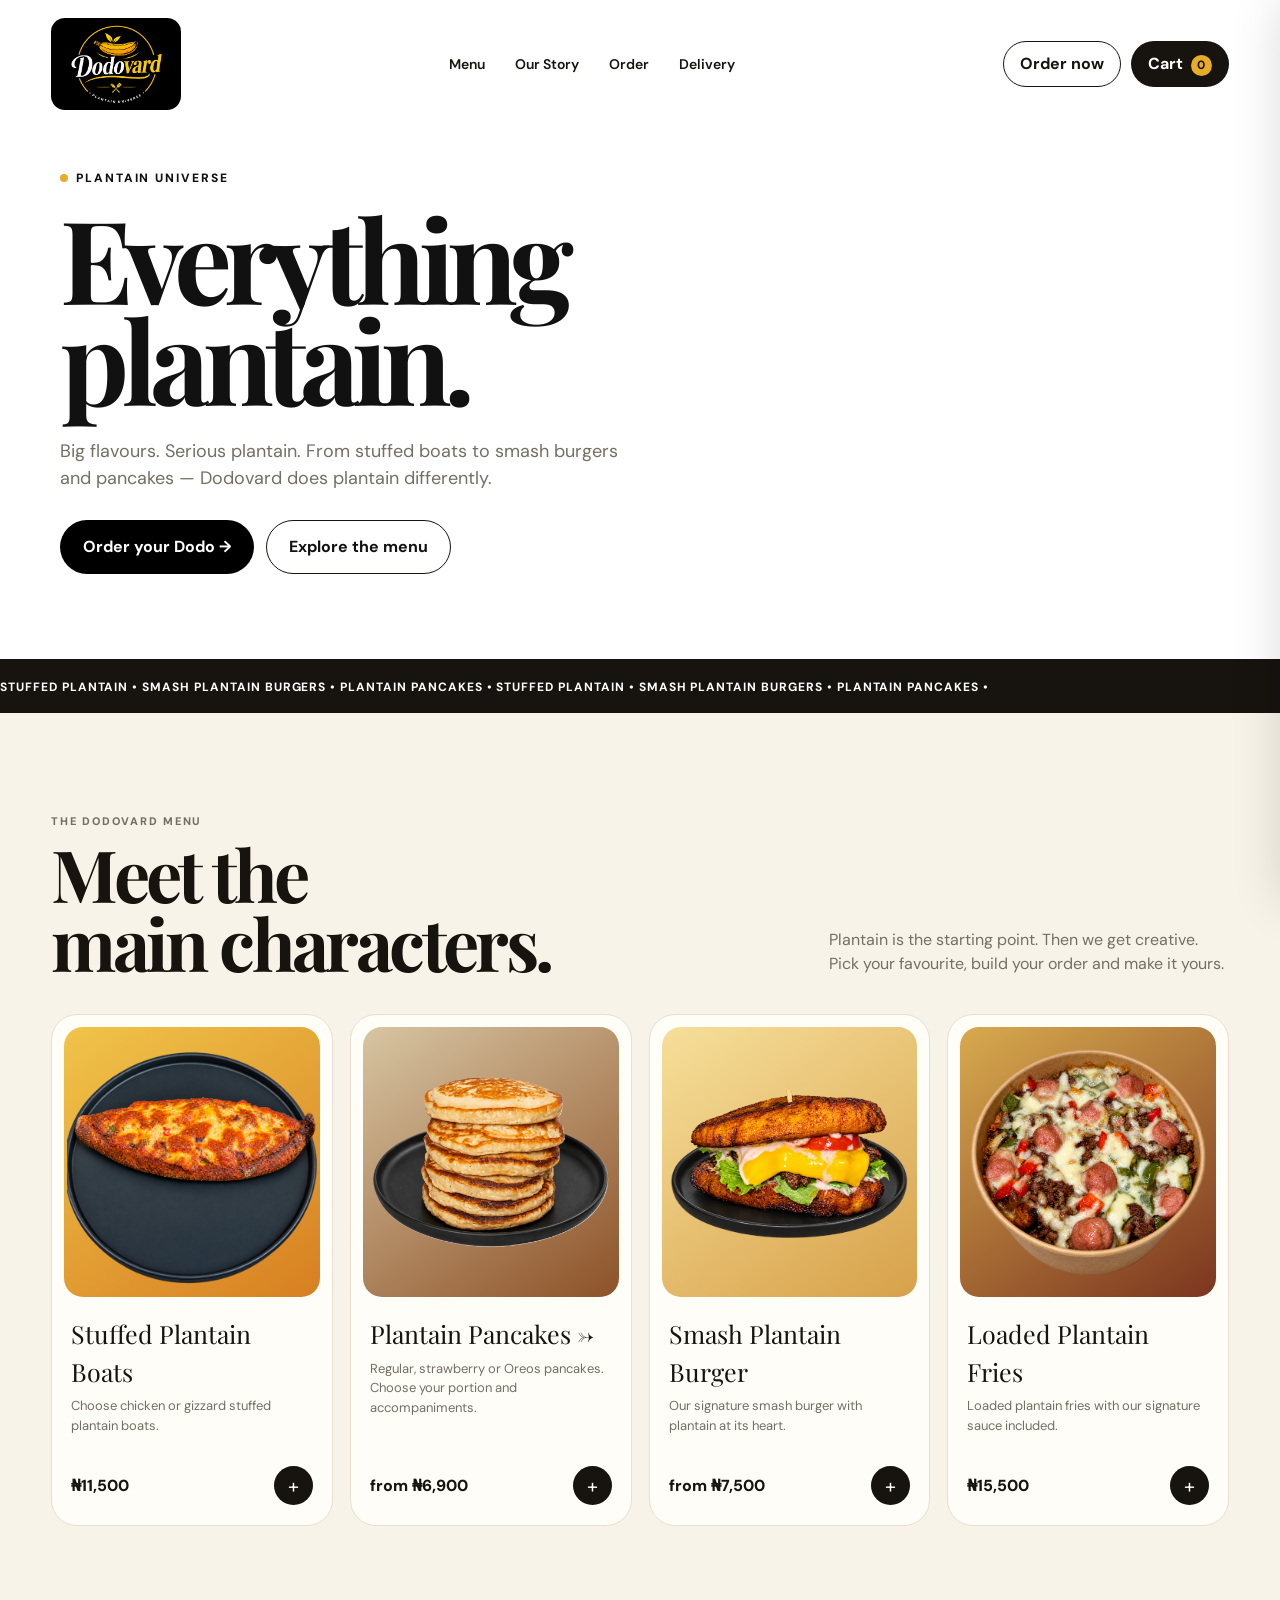
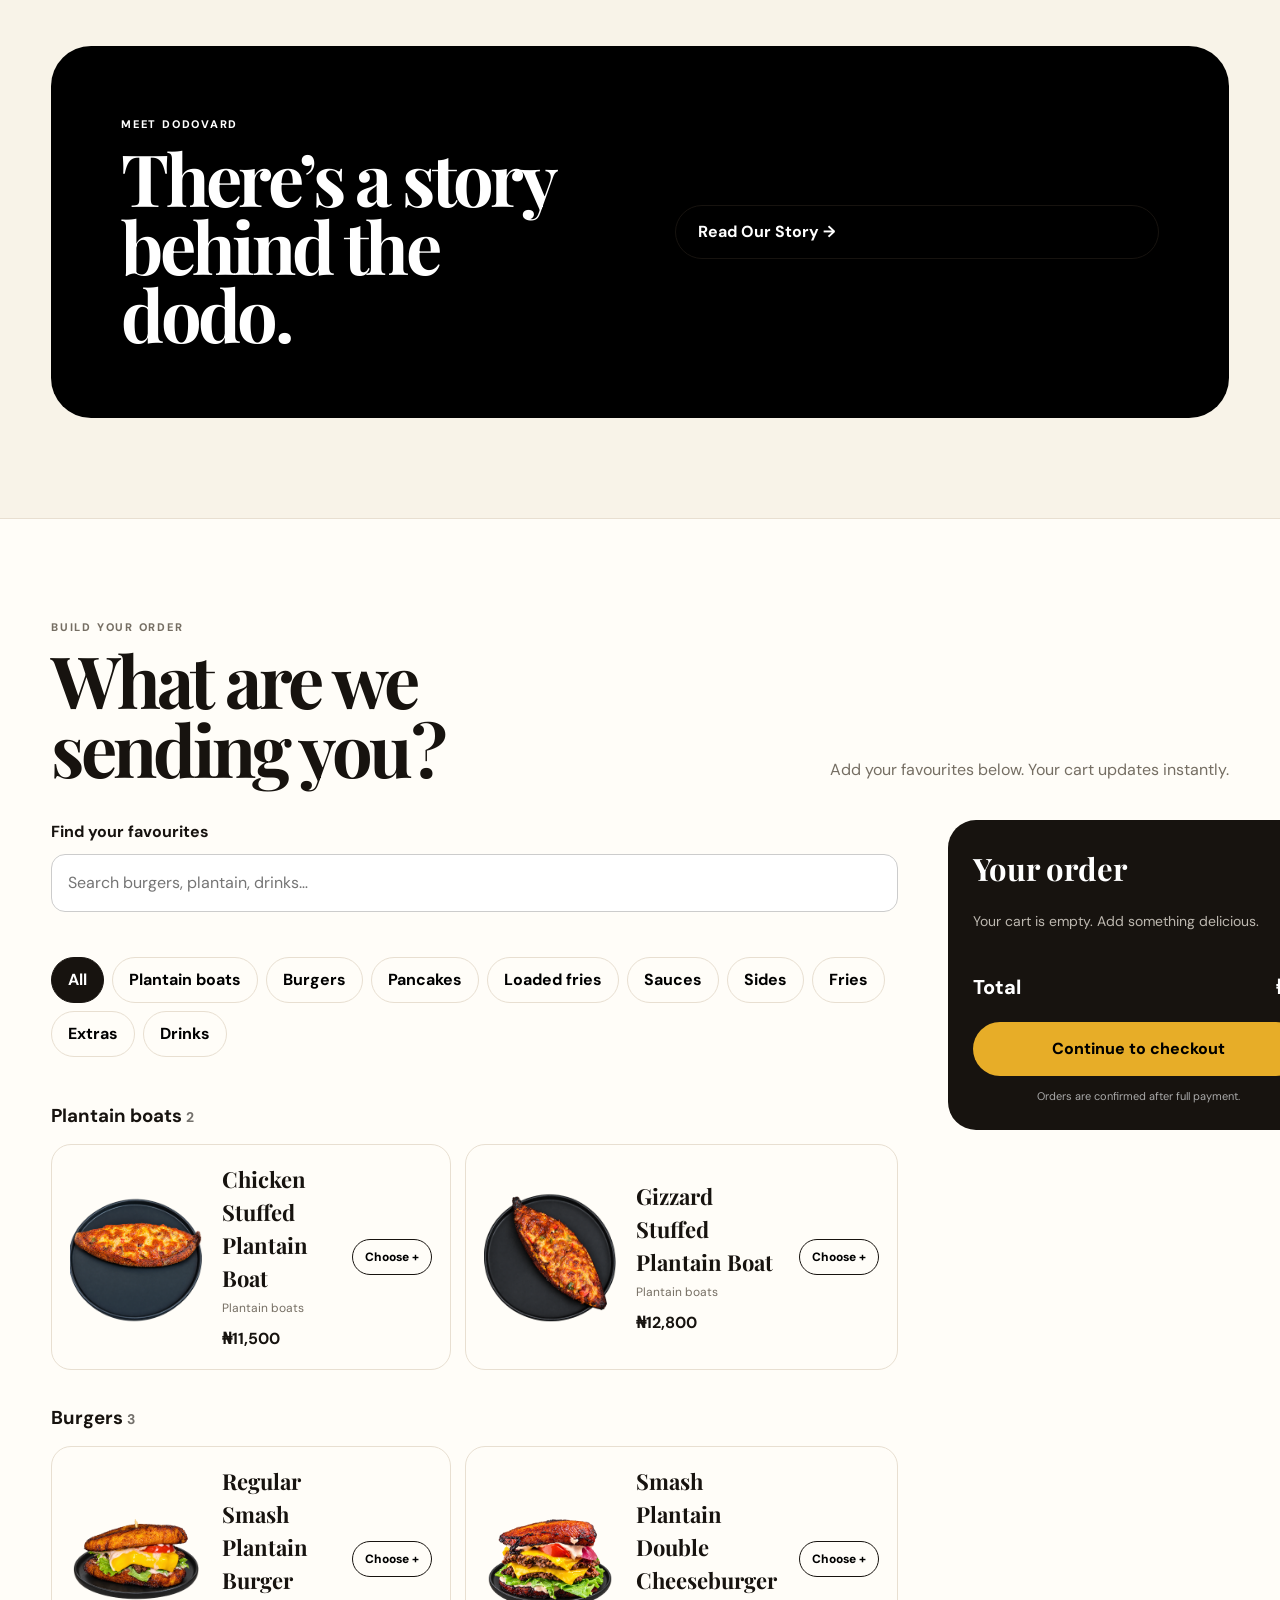
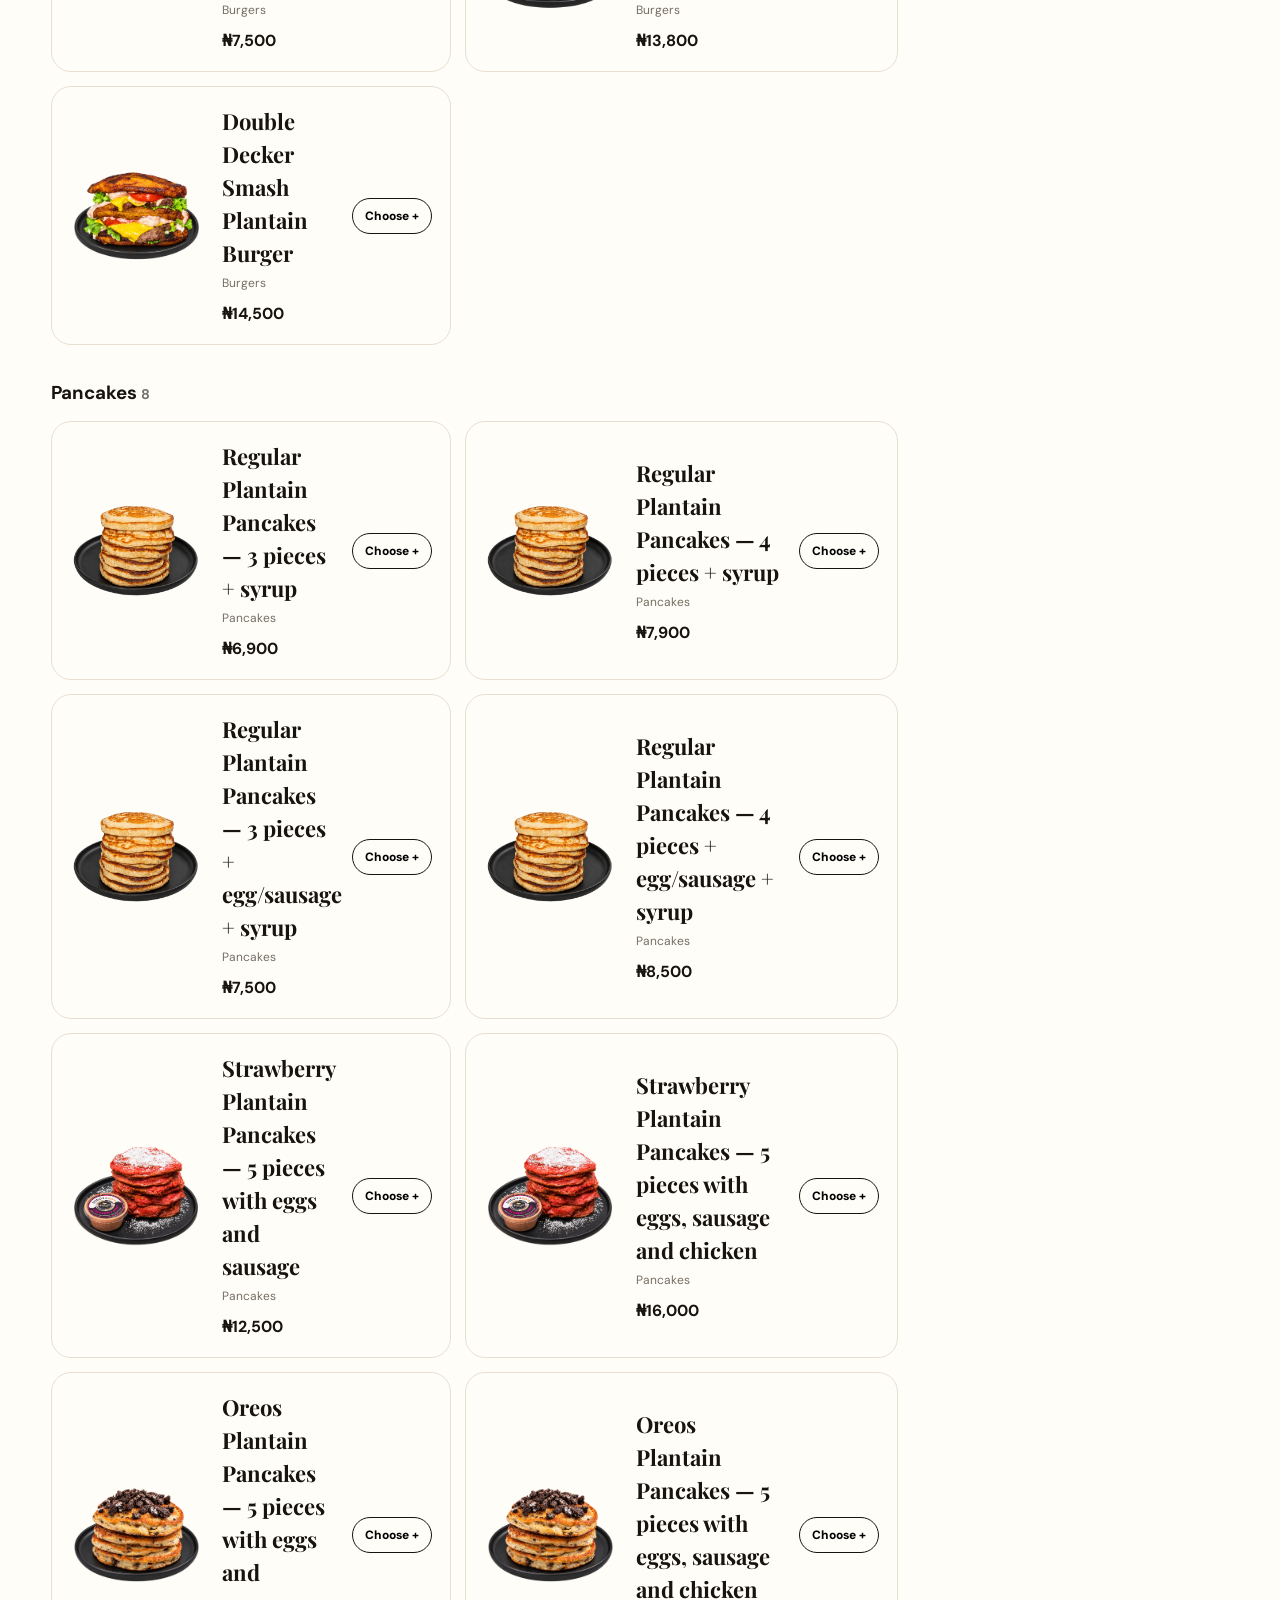
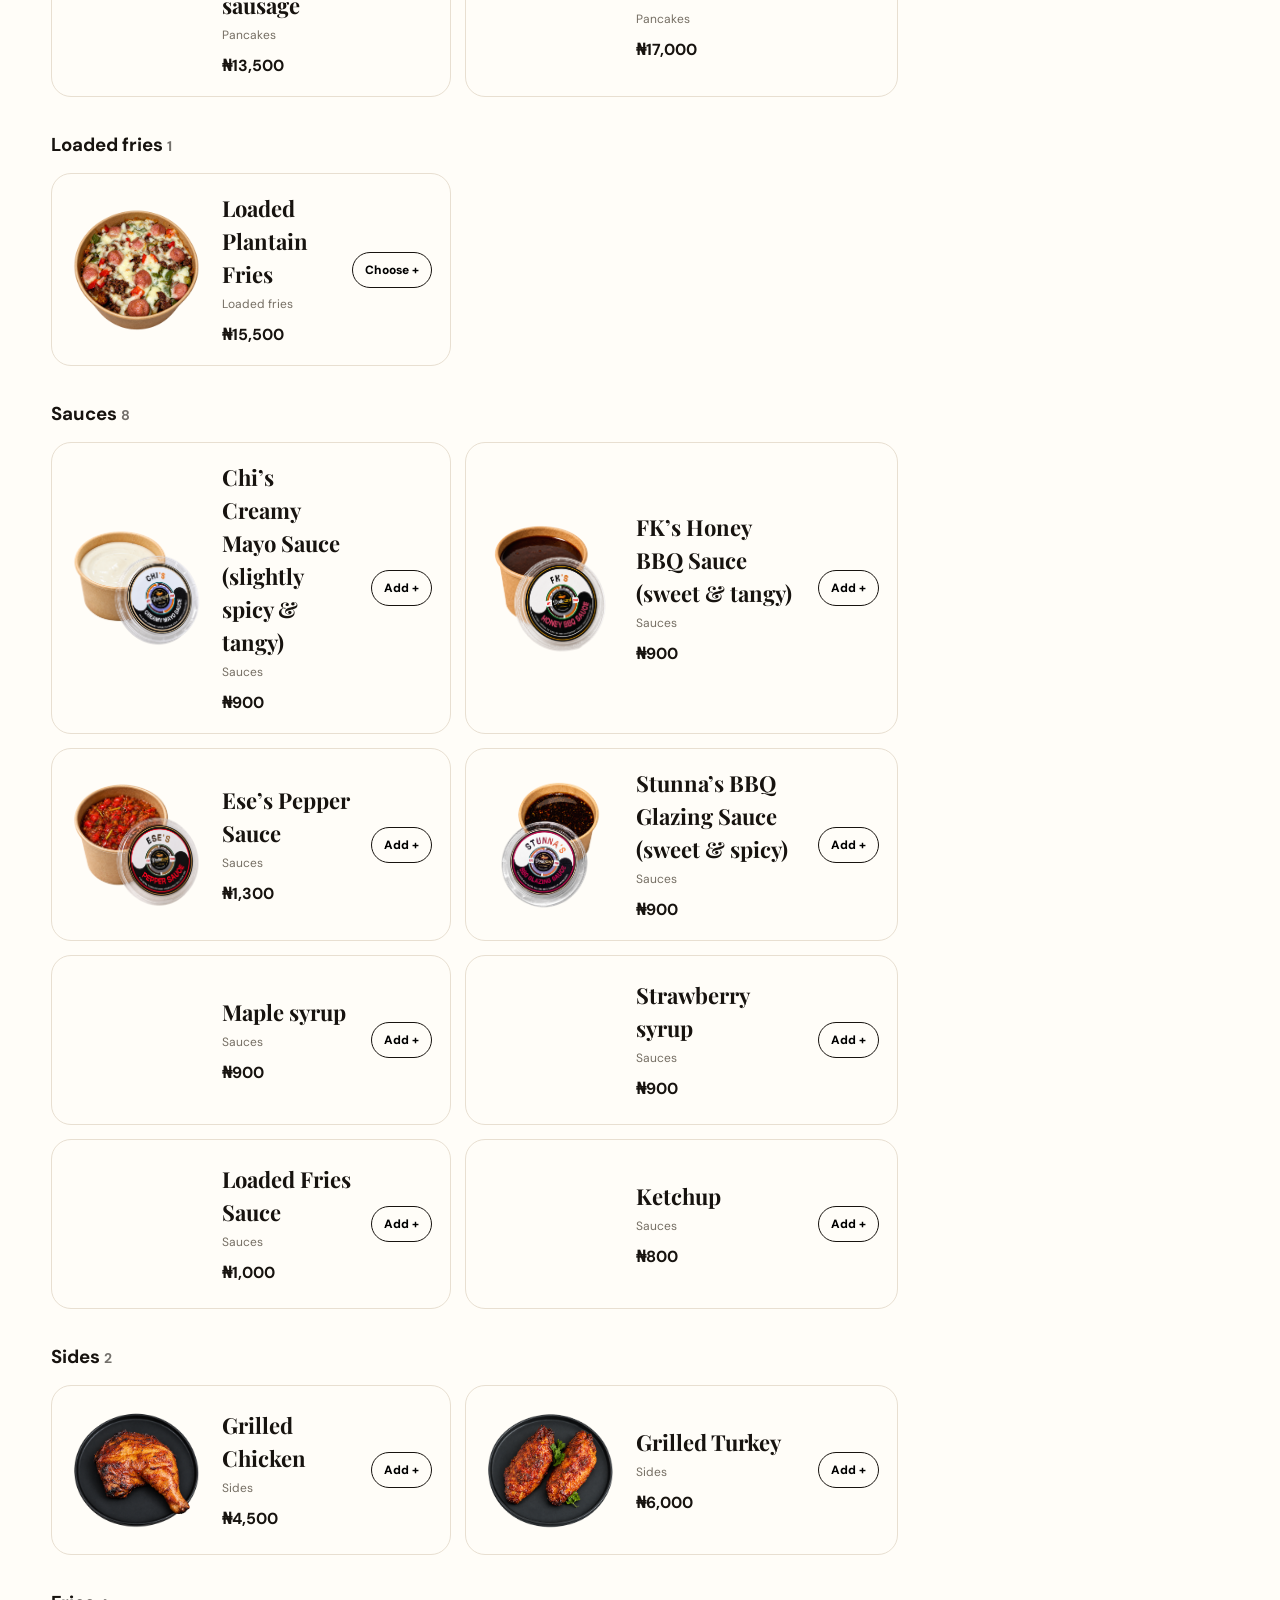
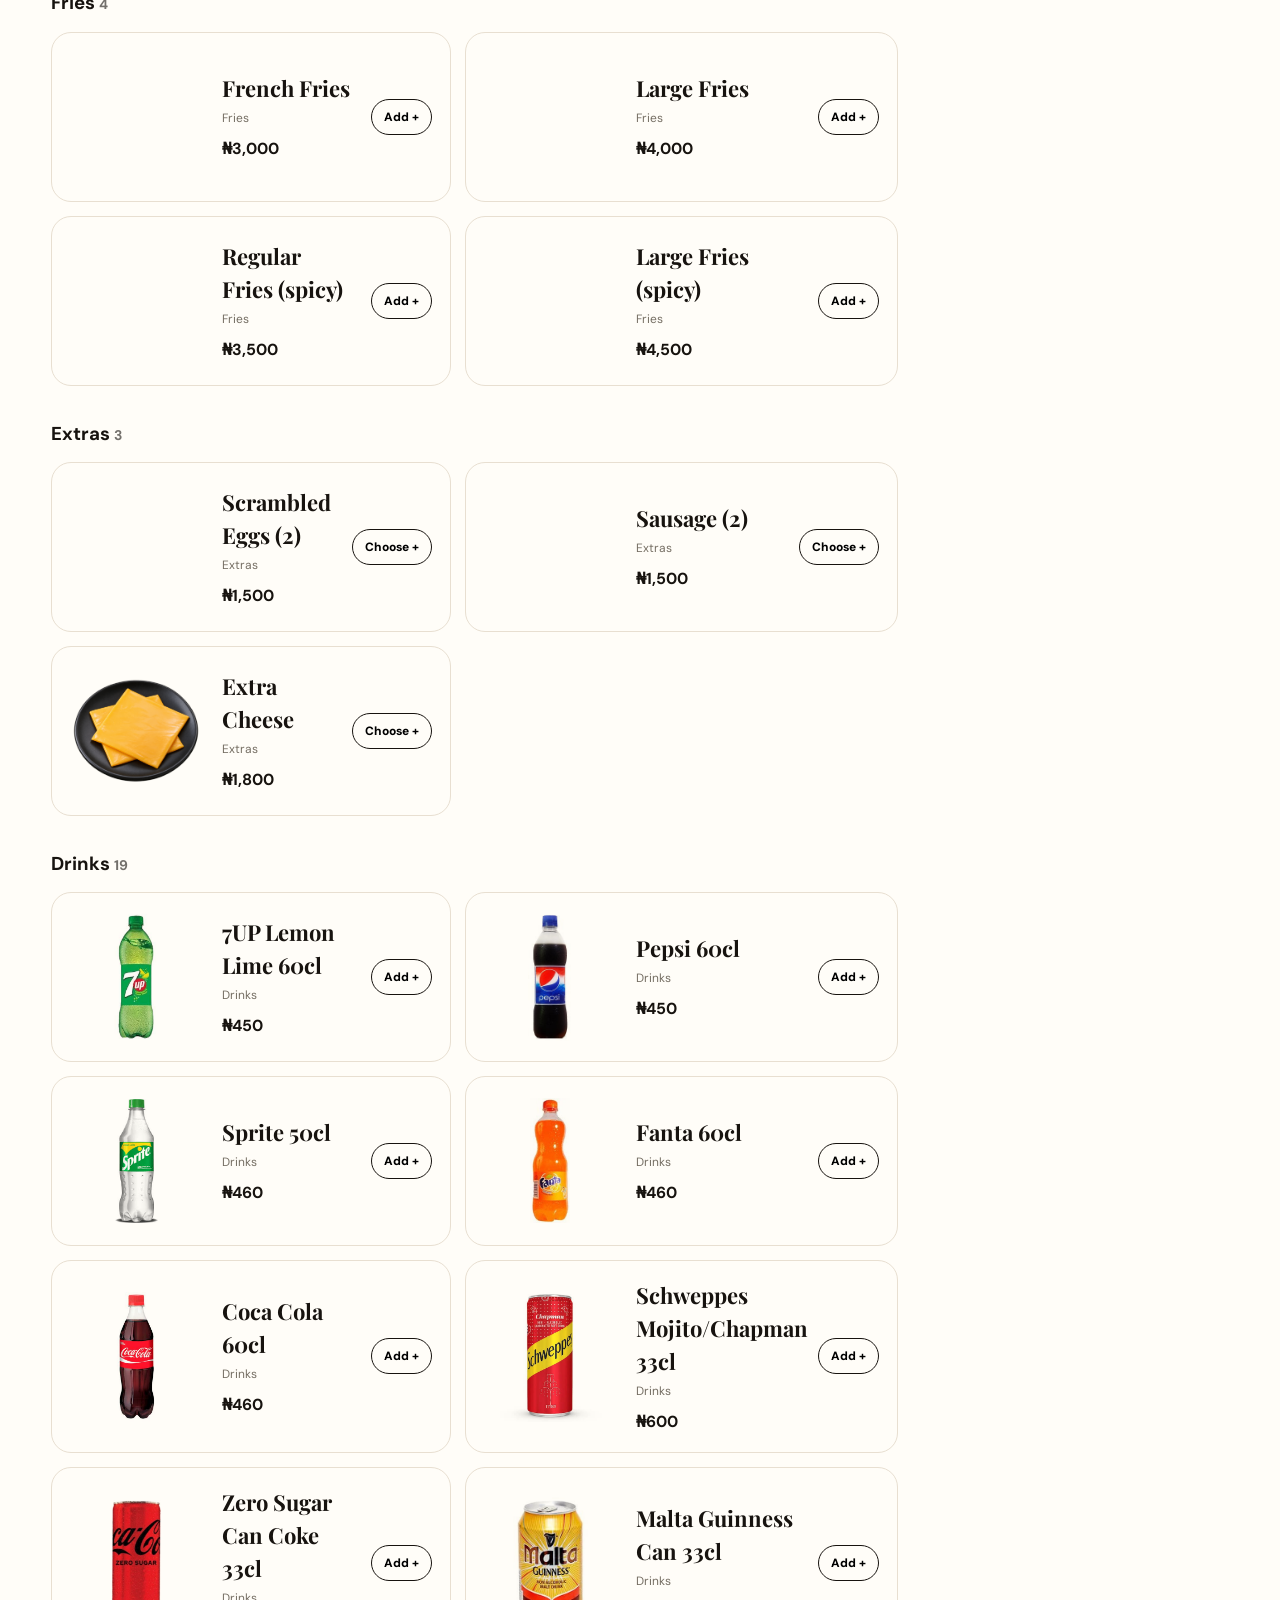
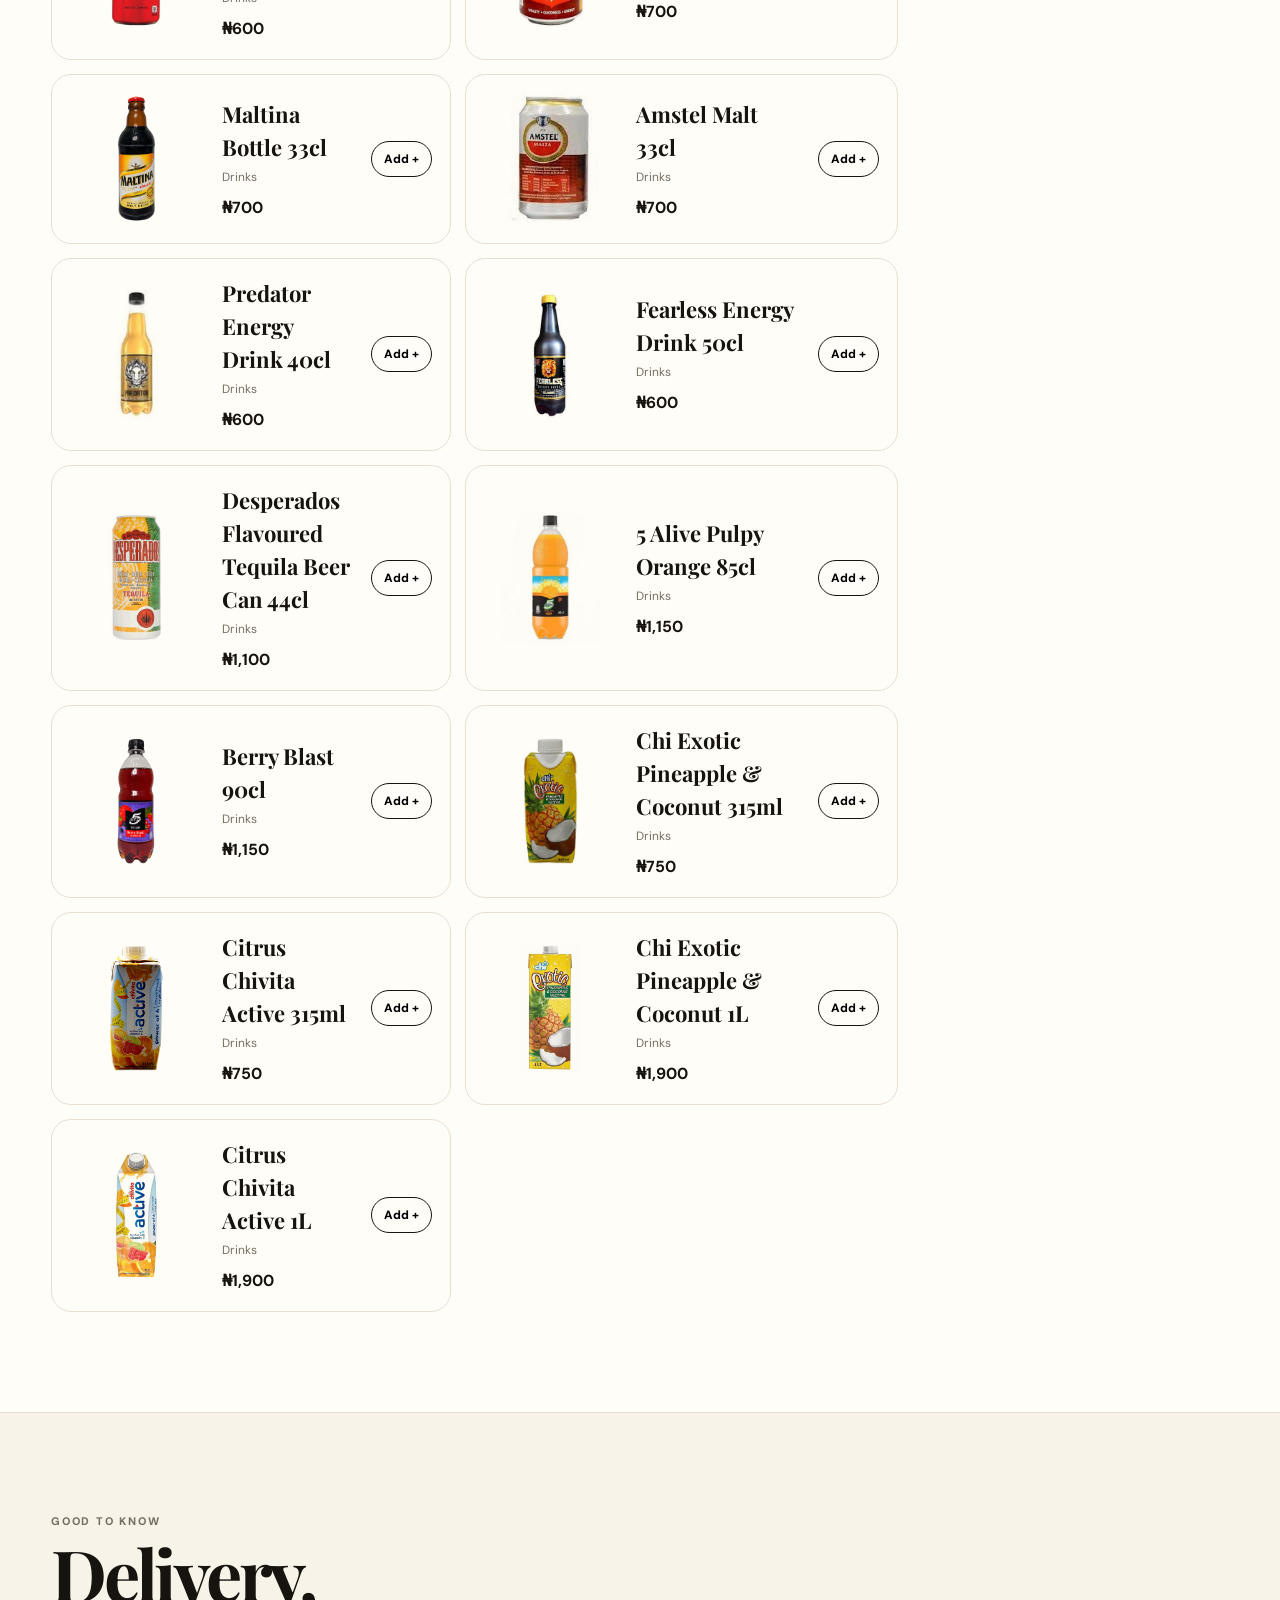
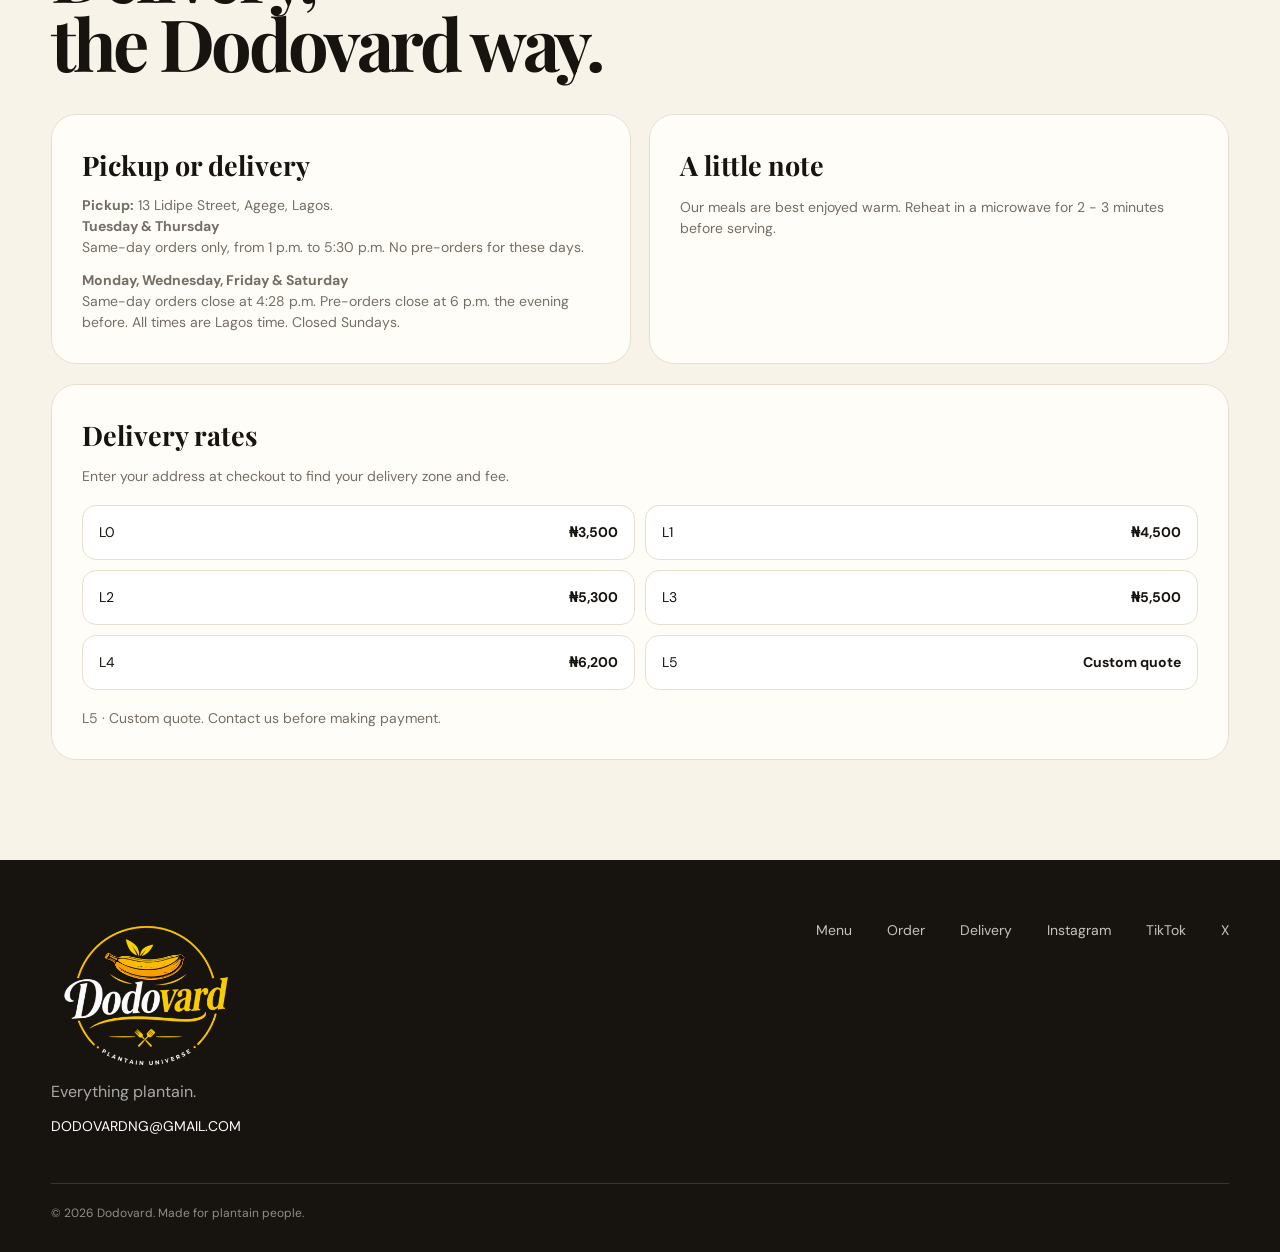
==== commit d34106ae: "Move sides fries and extras immediately before drinks" ====
--- a/index.html
+++ b/index.html
@@ -1112,14 +1112,14 @@
               <input id="menuSearch" class="menu-search" type="search" placeholder="Search burgers, plantain, drinks…" oninput="renderItems()">
               <div class="tabs" aria-label="Menu categories">
                 <button class="tab active" aria-pressed="true" onclick="filterItems('all',this)">All</button>
-                <button class="tab" aria-pressed="false" onclick="filterItems('sides',this)">Sides</button>
-                <button class="tab" aria-pressed="false" onclick="filterItems('fries',this)">Fries</button>
-                <button class="tab" aria-pressed="false" onclick="filterItems('extras',this)">Extras</button>
                 <button class="tab" aria-pressed="false" onclick="filterItems('boats',this)">Plantain boats</button>
                 <button class="tab" aria-pressed="false" onclick="filterItems('burgers',this)">Burgers</button>
                 <button class="tab" aria-pressed="false" onclick="filterItems('pancakes',this)">Pancakes</button>
                 <button class="tab" aria-pressed="false" onclick="filterItems('loaded',this)">Loaded fries</button>
                 <button class="tab" aria-pressed="false" onclick="filterItems('sauces',this)">Sauces</button>
+                <button class="tab" aria-pressed="false" onclick="filterItems('sides',this)">Sides</button>
+                <button class="tab" aria-pressed="false" onclick="filterItems('fries',this)">Fries</button>
+                <button class="tab" aria-pressed="false" onclick="filterItems('extras',this)">Extras</button>
                 <button class="tab" aria-pressed="false" onclick="filterItems('drinks',this)">Drinks</button>
               </div>
               <div class="order-items" id="orderItems"></div>
@@ -1425,7 +1425,7 @@
       let cart = [];
       const naira = (n) => "₦" + n.toLocaleString("en-NG");
       let activeCategory = 'all';
-      const categories = {sides:'Sides',fries:'Fries',extras:'Extras',boats:'Plantain boats',burgers:'Burgers',pancakes:'Pancakes',loaded:'Loaded fries',sauces:'Sauces',drinks:'Drinks'};
+      const categories = {boats:'Plantain boats',burgers:'Burgers',pancakes:'Pancakes',loaded:'Loaded fries',sauces:'Sauces',sides:'Sides',fries:'Fries',extras:'Extras',drinks:'Drinks'};
       items.forEach(x => { if(x.c === 'mains') x.c = x.n.includes('Boat') ? 'boats' : x.n.includes('Burger') ? 'burgers' : x.n.includes('Pancakes') ? 'pancakes' : 'grills'; });
       function renderItems() {
         const query = document.getElementById('menuSearch').value.trim().toLowerCase();
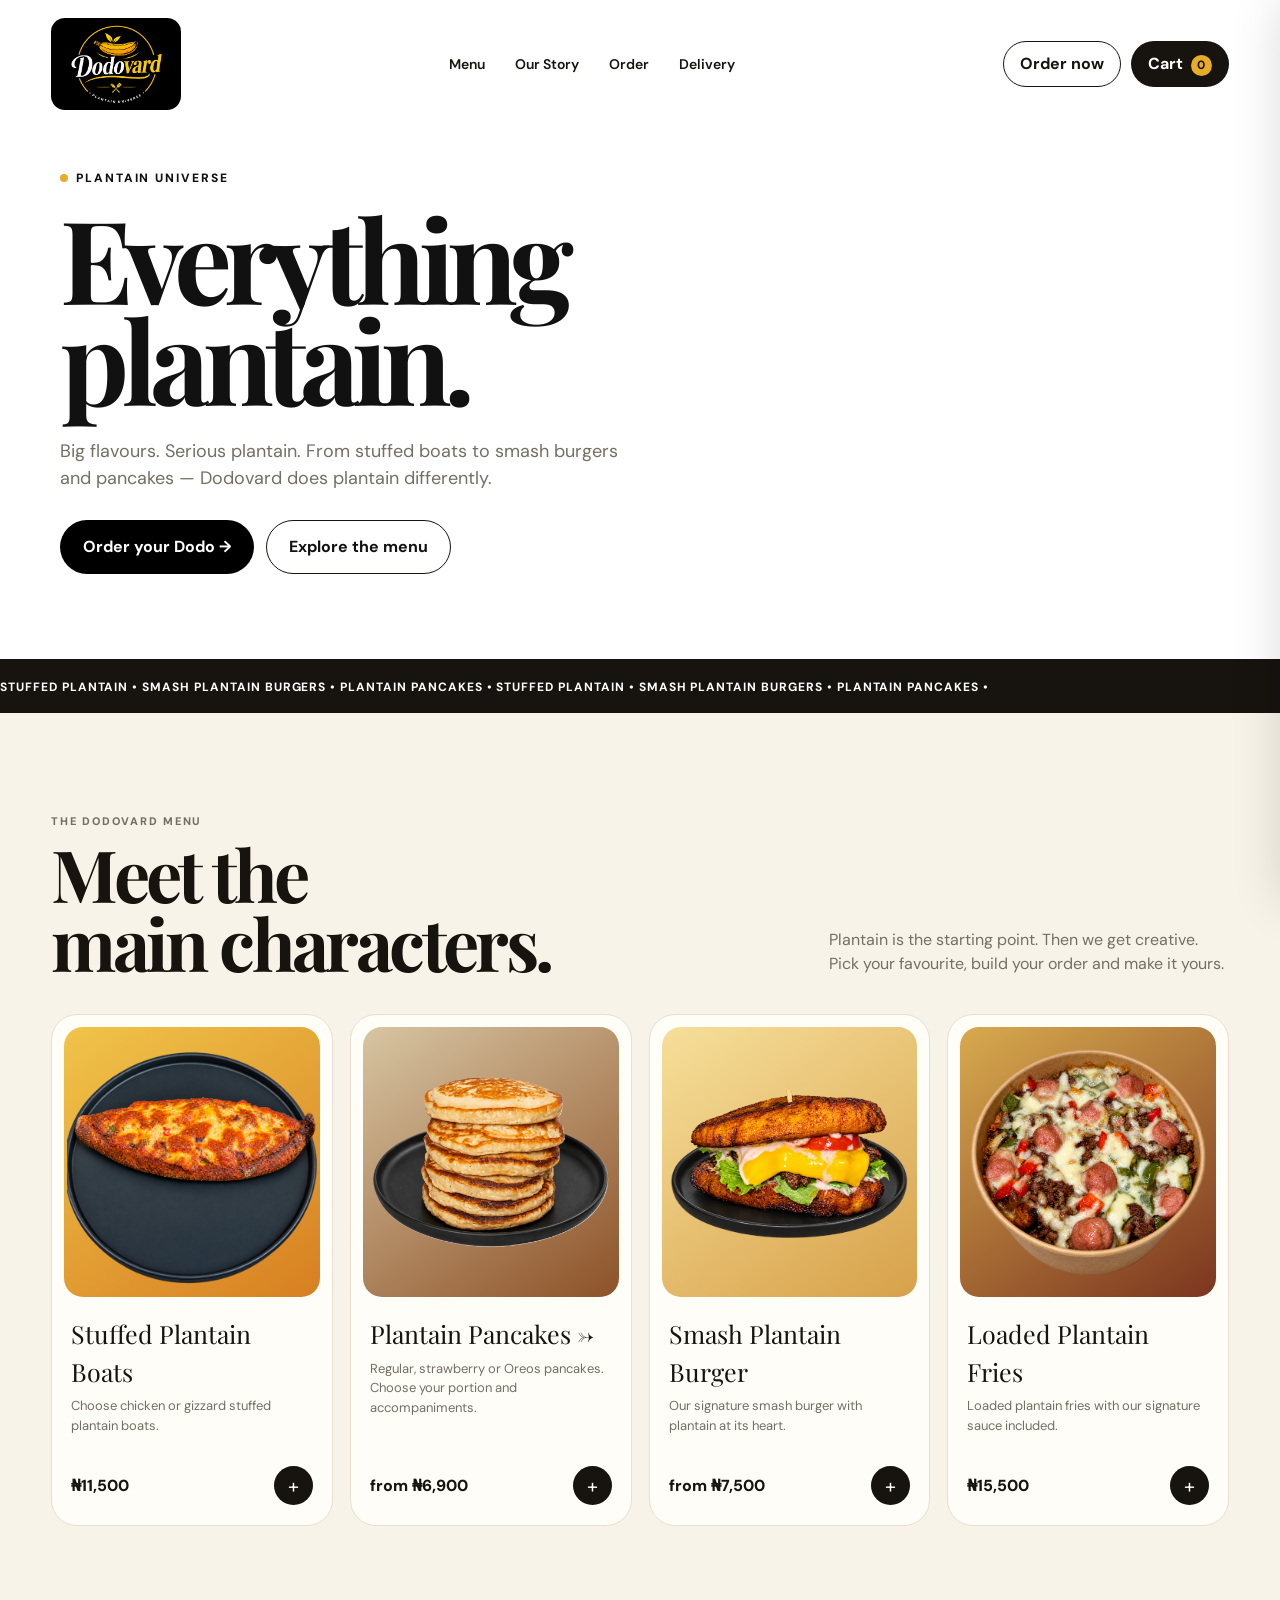
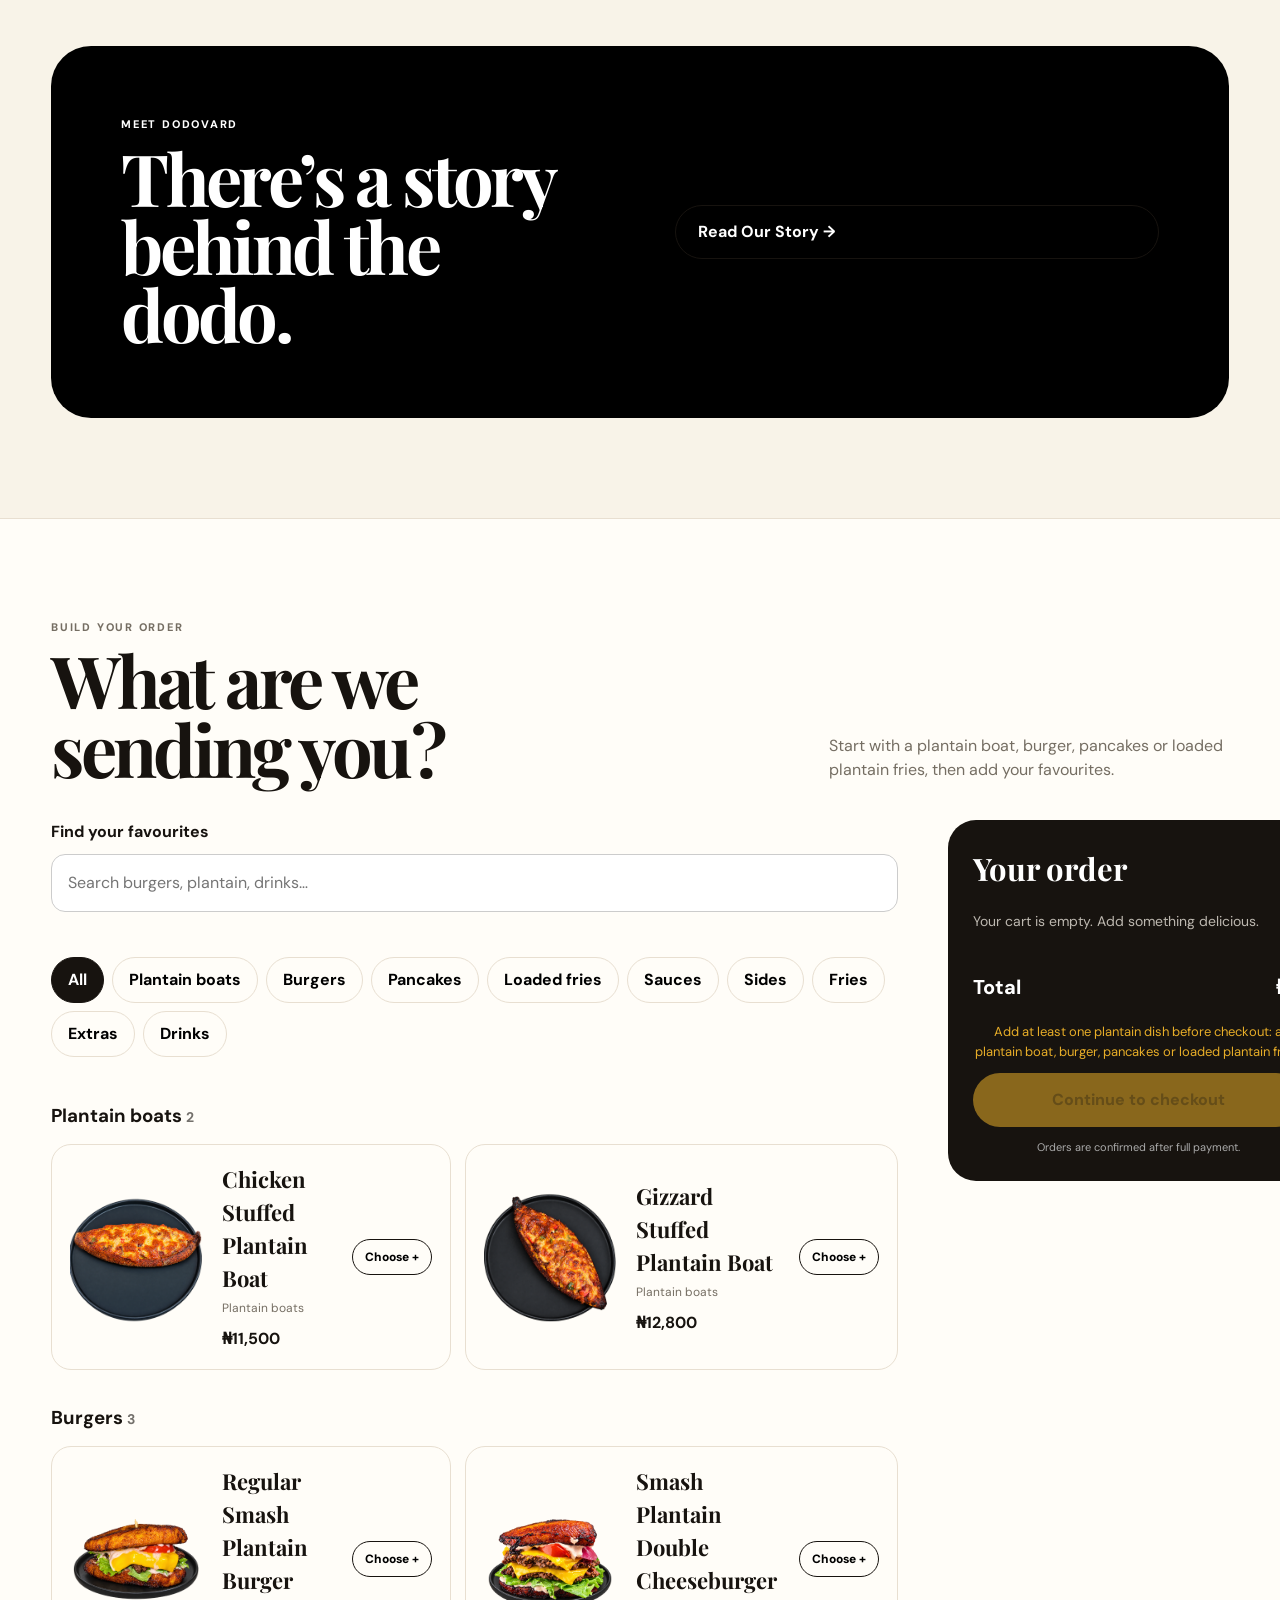
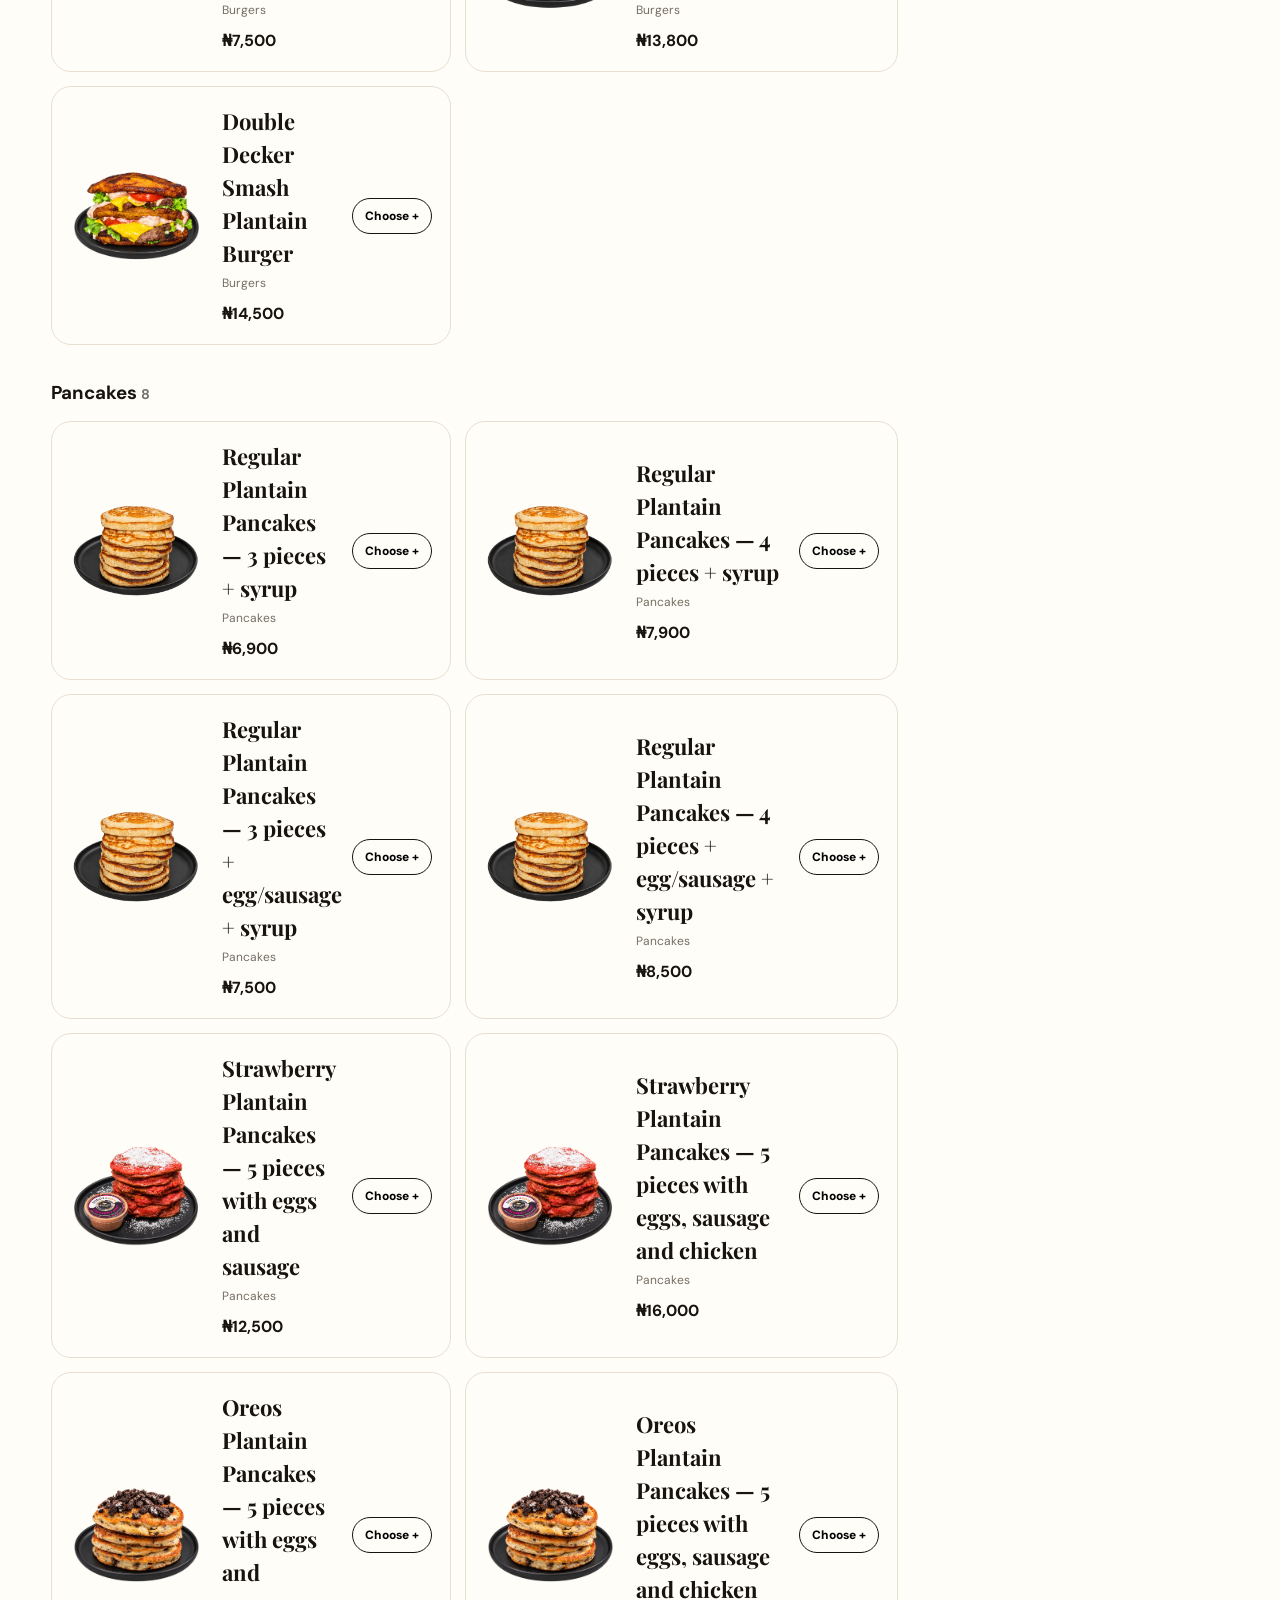
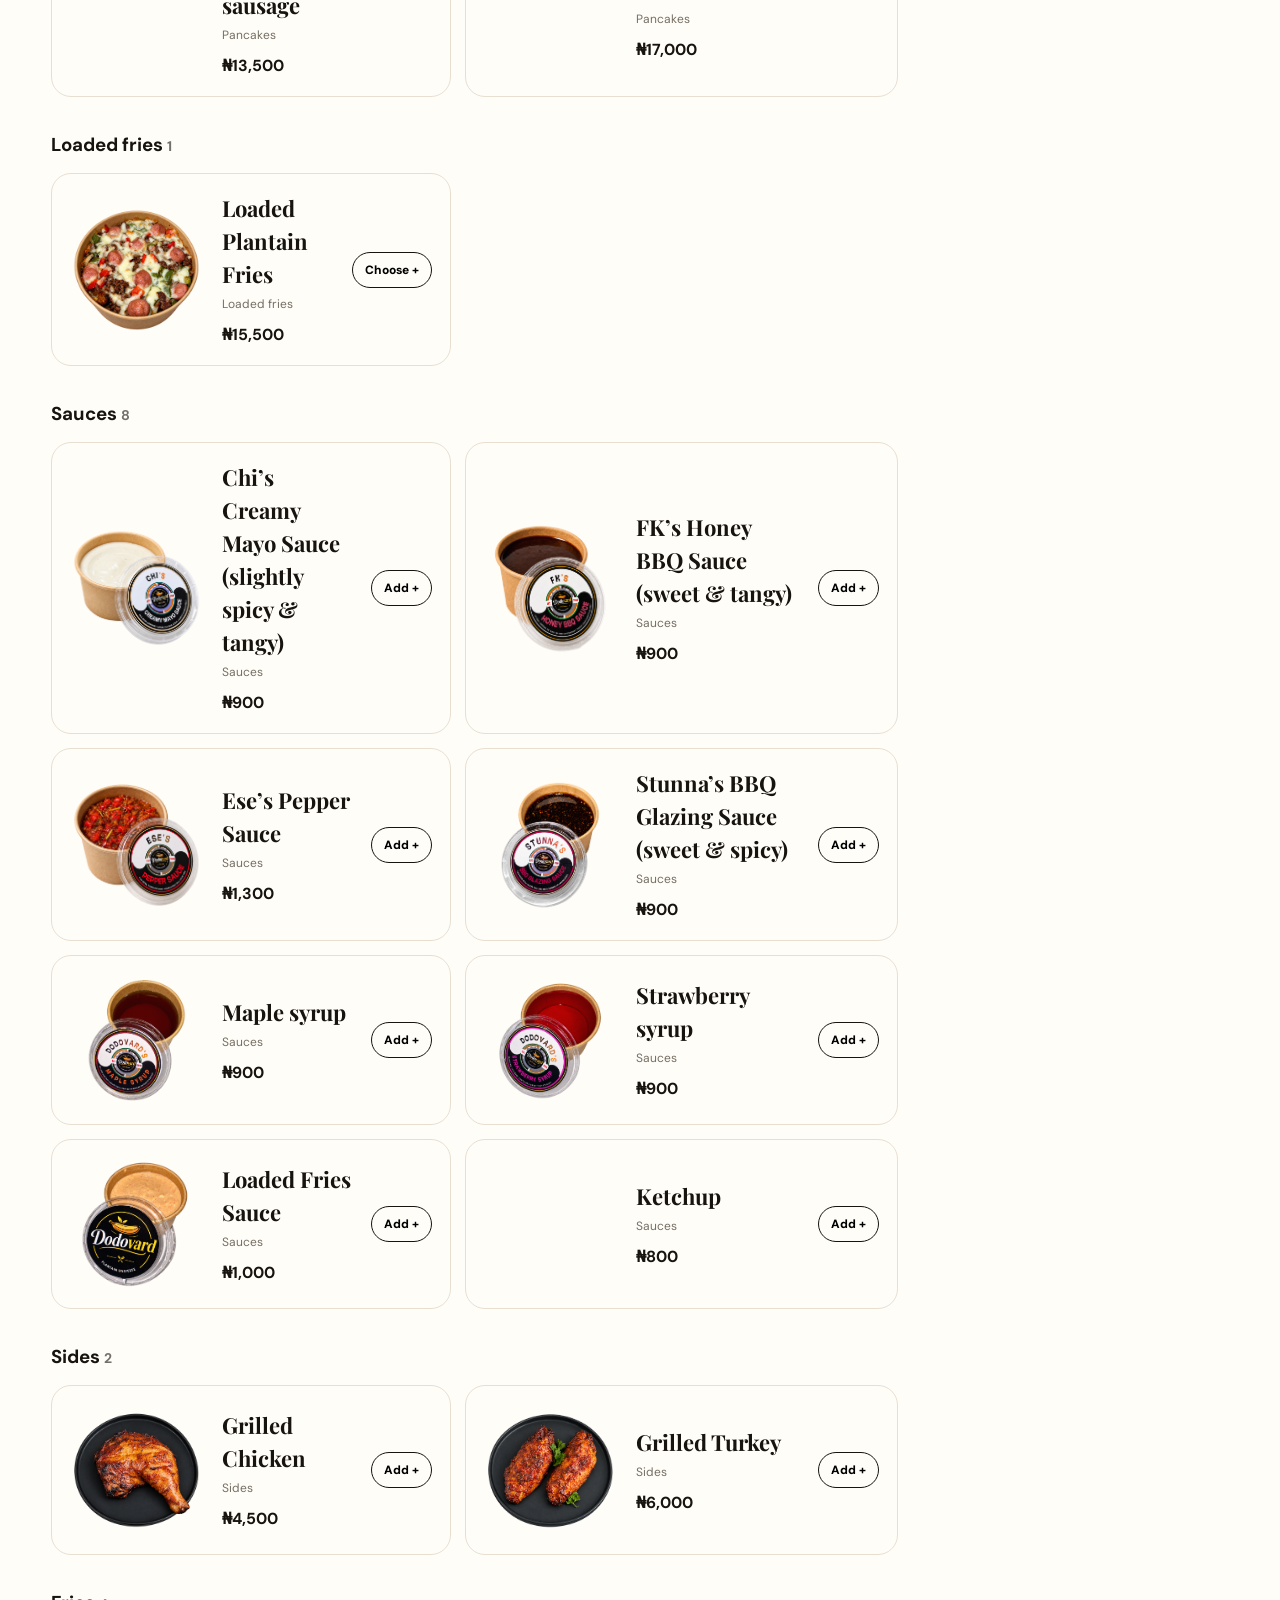
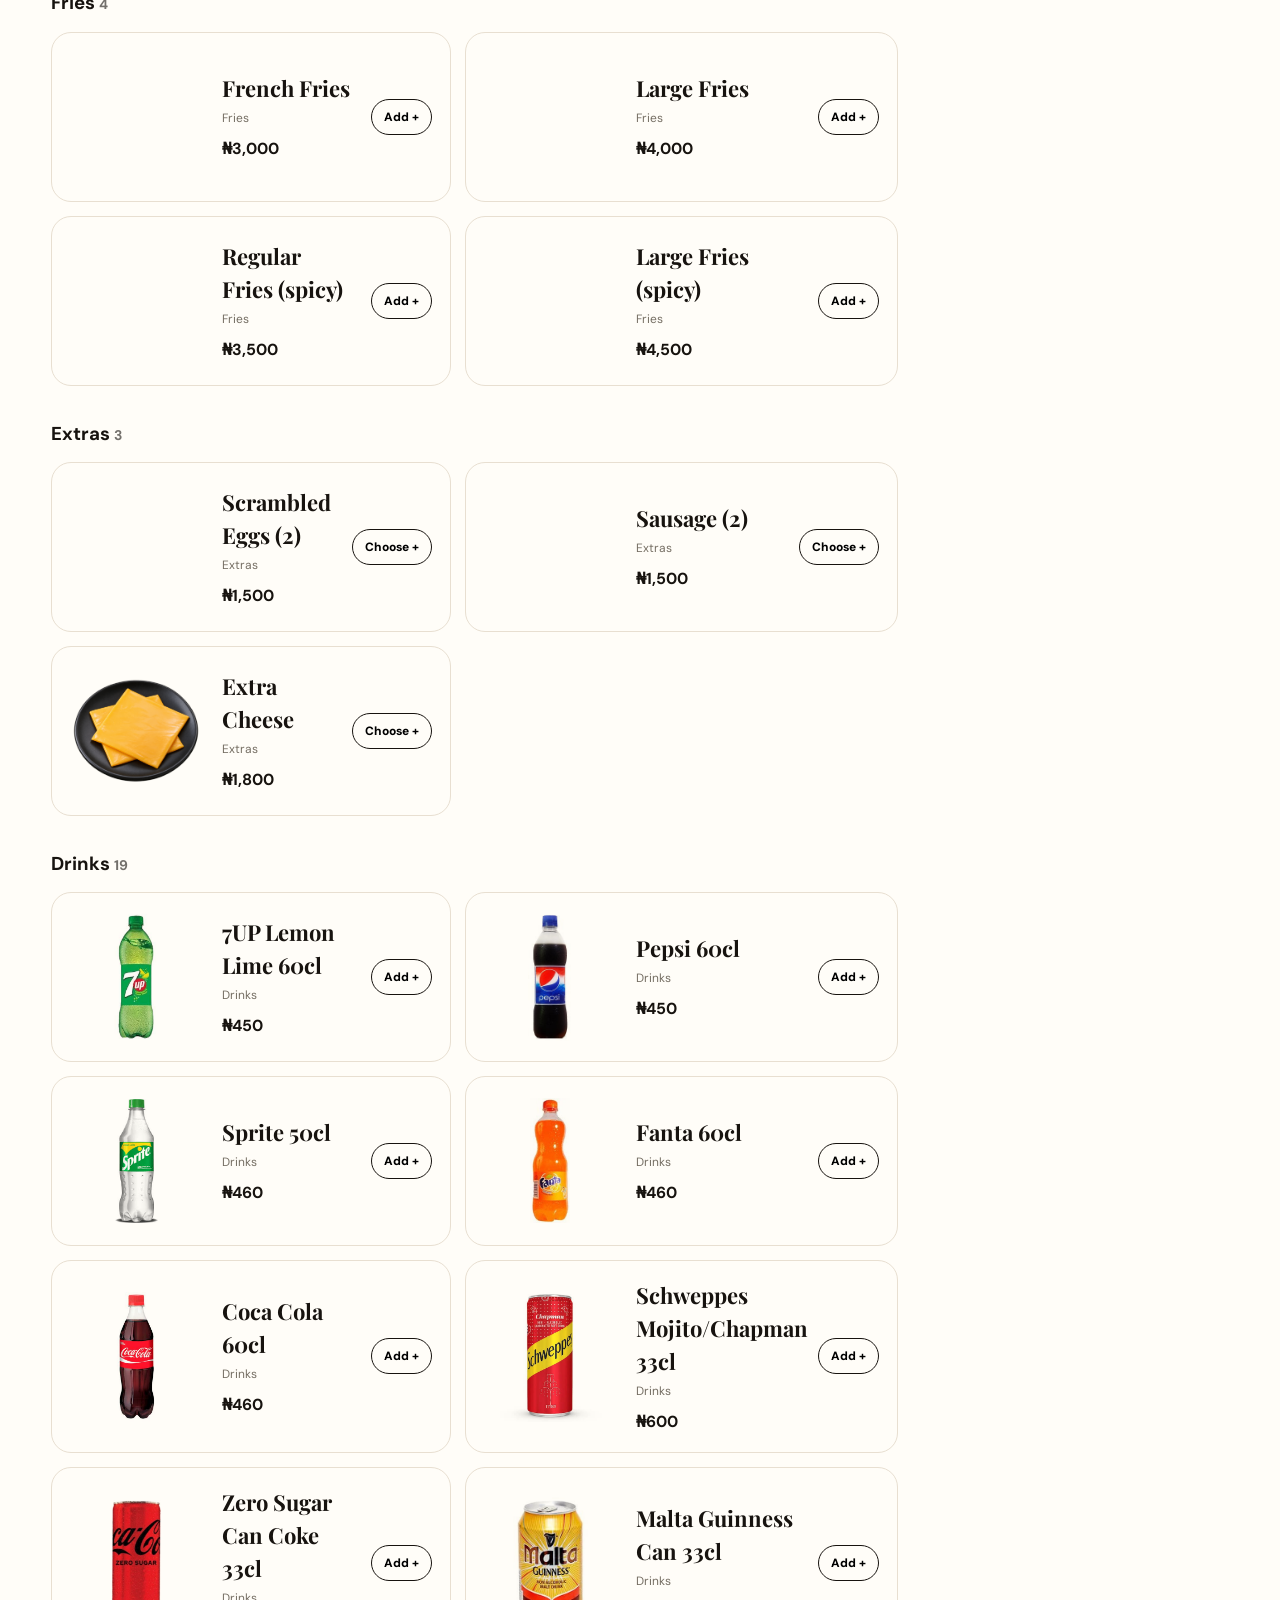
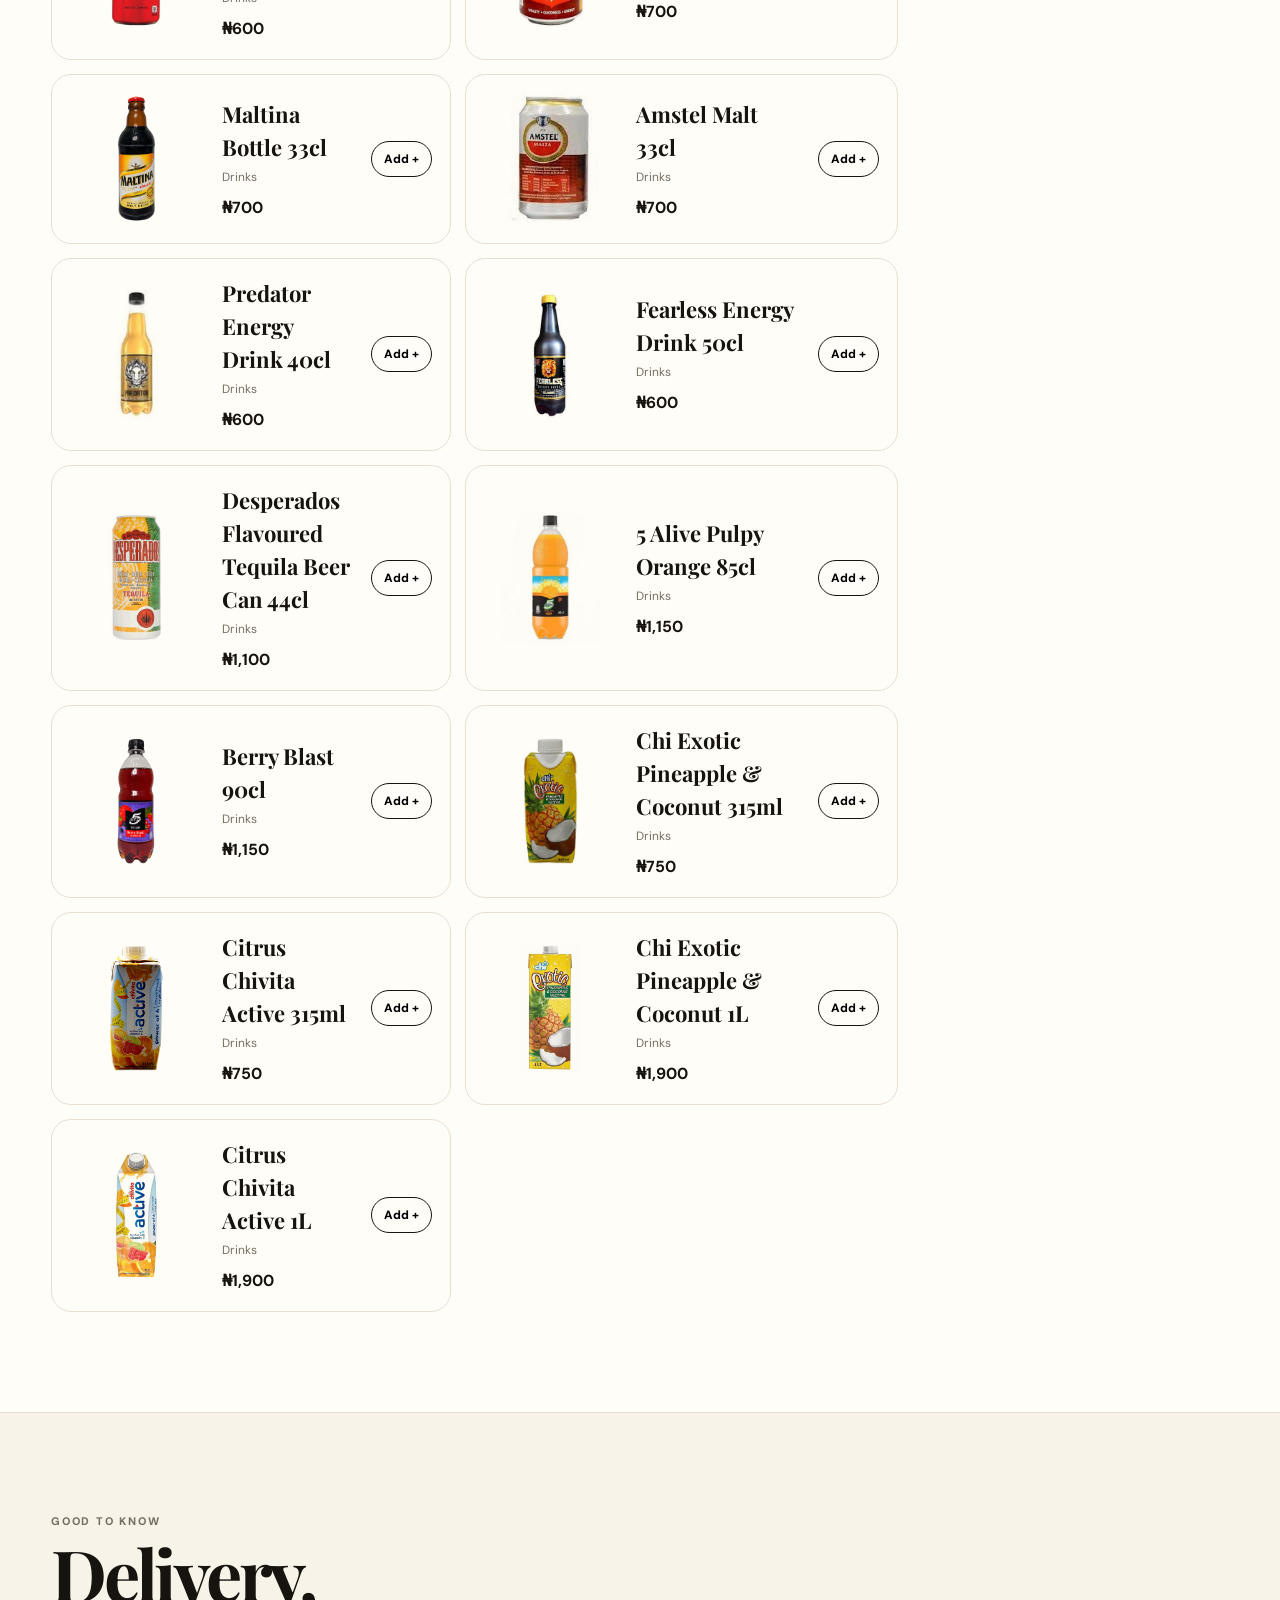
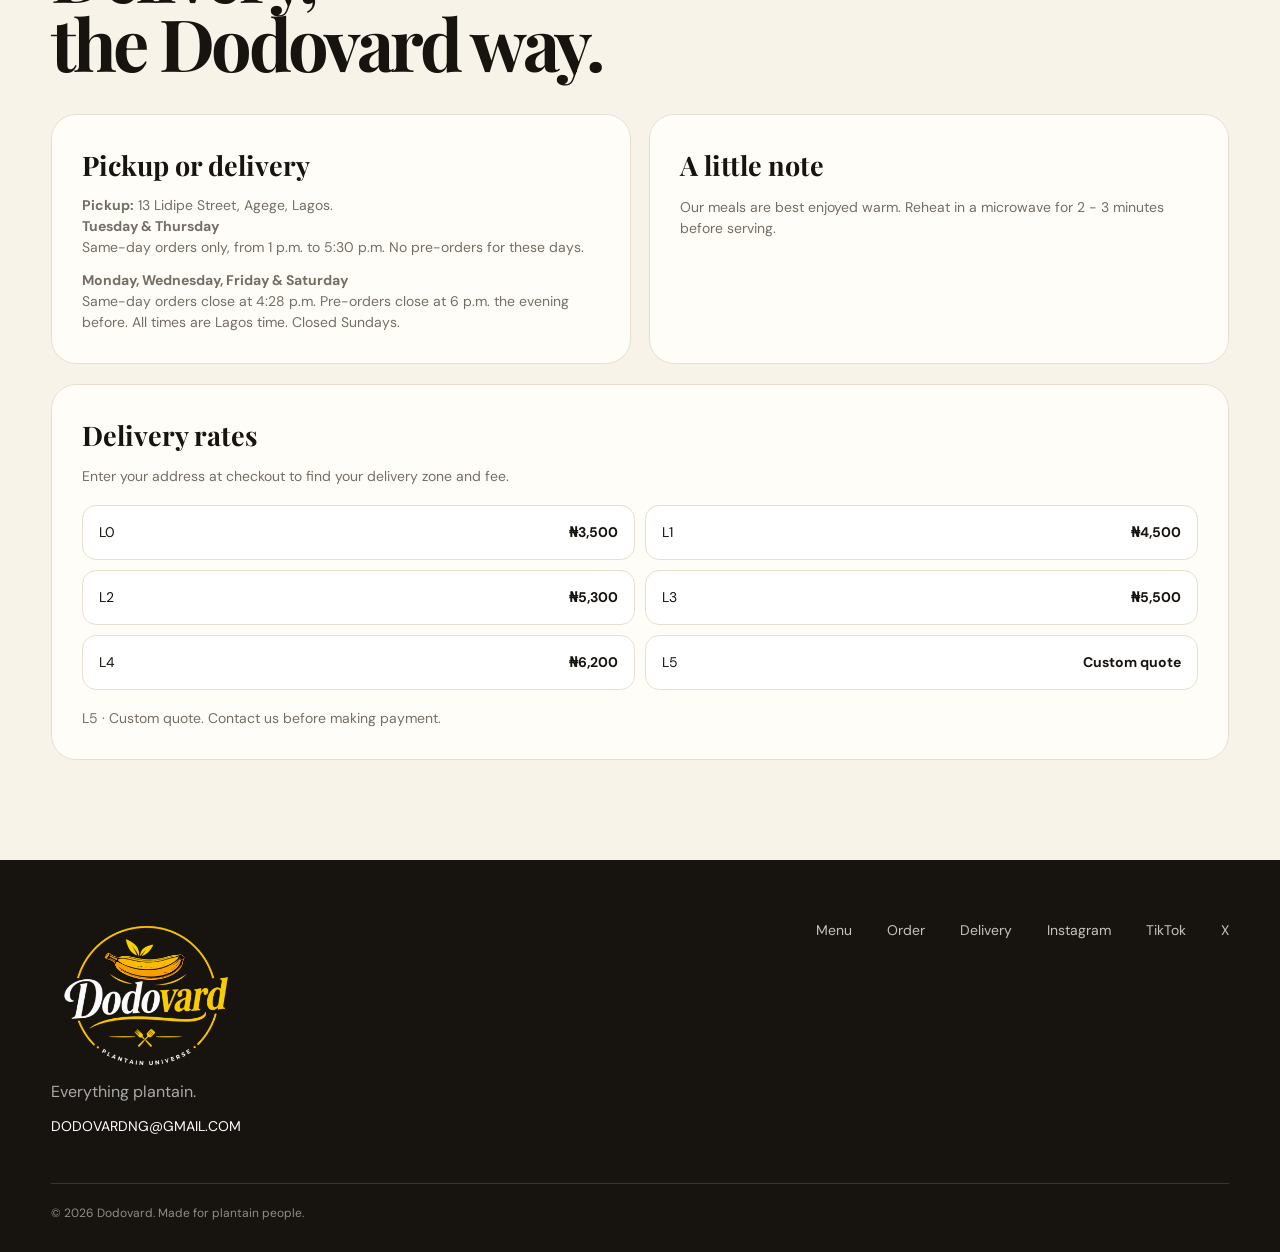
==== commit e32766eb: "Require a plantain dish before checkout and order submission" ====
--- a/index.html
+++ b/index.html
@@ -940,7 +940,7 @@
 .calendar-note {font-size:12px;color:var(--muted);margin-top:14px}
 @media(max-width:900px){.cart {position:static;max-height:none}#cartLines {max-height:45vh;max-height:45dvh}}
 </style>
-<link rel="stylesheet" href="ordering.css">
+<link rel="stylesheet" href="ordering.css?v=plantain-required-1">
   <style id="plain-introduction">
       .hero{background:#fff;padding:165px 0 85px;color:#111}
       .hero-grid{display:block;max-width:1160px}
@@ -1104,7 +1104,7 @@
               <div class="kicker">Build your order</div>
               <h2>What are we<br />sending you?</h2>
             </div>
-            <p>Add your favourites below. Your cart updates instantly.</p>
+            <p>Start with a plantain boat, burger, pancakes or loaded plantain fries, then add your favourites.</p>
           </div>
           <div class="order-layout">
             <div>
@@ -1134,7 +1134,8 @@
               <div class="cart-total">
                 <span>Total</span><span id="total">₦0</span>
               </div>
-              <button class="checkout" onclick="openCheckout()">
+              <p id="cartPlantainNotice" class="notice" role="status"></p>
+              <button class="checkout" onclick="openCheckout()" aria-describedby="cartPlantainNotice">
                 Continue to checkout
               </button>
               <div class="notice">Orders are confirmed after full payment.</div>
@@ -1222,7 +1223,8 @@
         <div class="cart-total">
           <span>Total</span><span id="drawerTotal">₦0</span>
         </div>
-        <button class="checkout" onclick="checkoutFromCart()">
+        <p id="drawerPlantainNotice" class="notice" role="status"></p>
+        <button class="checkout" onclick="checkoutFromCart()" aria-describedby="drawerPlantainNotice">
           Continue to checkout
         </button>
       </div>
@@ -1447,12 +1449,12 @@
       function addItem(n,p) {
         const meal=items.find(x=>x.n===n);
         if(!meal || meal.p===null) return;
-        if(meal.c==='drinks') putInCart(meal.n,meal.p,1);
+        if(meal.c==='drinks') putInCart(meal.n,meal.p,1,meal.c);
         else openOptions(meal);
       }
-      function putInCart(n,p,q) {
+      function putInCart(n,p,q,c) {
         const found=cart.find(x=>x.n===n && x.p===p);
-        if(found) found.q+=q; else cart.push({n,p,q});renderCart();
+        if(found) found.q+=q; else cart.push({n,p,q,c});renderCart();
       }
       function openGroup(category) {
         const variants=items.filter(x=>x.c===category);
@@ -1568,9 +1570,13 @@
         const price=selectedMeal.p+extras.reduce((a,x)=>a+x.item.p*x.q,0);
         for(let i=0;i<q;i++) {
           const included=freeSauces(selectedMeal).length?[free[i]?(selectedMeal.c==='pancakes'?'Included syrup: ':'Included sauce: ')+free[i].n+' (₦0)':(selectedMeal.c==='pancakes'?'No syrup (₦0)':'No dipping sauce (₦0)')]:[];
-          putInCart(selectedMeal.n+' — '+[...included,...extraText,...preferences].join('; '),price,1);
+          putInCart(selectedMeal.n+' — '+[...included,...extraText,...preferences].join('; '),price,1,selectedMeal.c);
         }
         document.getElementById('itemOptions').close();
+      }
+      const plantainOrderMessage='Add at least one plantain dish before checkout: a plantain boat, burger, pancakes or loaded plantain fries.';
+      function hasPlantainDish() {
+        return cart.some(item=>item.q>0 && ['boats','burgers','pancakes','loaded'].includes(item.c));
       }
       function removeItem(i) {cart.splice(i,1);renderCart();}
 
@@ -1605,6 +1611,11 @@
         document.getElementById("total").textContent = naira(total);
         document.getElementById("count").textContent = count;
         document.getElementById("drawerTotal").textContent = naira(total);
+        const eligible=hasPlantainDish();
+        document.querySelectorAll('.checkout').forEach(button=>{button.disabled=!eligible;});
+        ['cartPlantainNotice','drawerPlantainNotice'].forEach(id=>{
+          document.getElementById(id).textContent=eligible?'':plantainOrderMessage;
+        });
       }
 
       function openCart() {
@@ -1621,8 +1632,8 @@
       }
 
       function checkoutFromCart() {
-        if (!cart.length) {
-          alert("Please add at least one item to your order.");
+        if (!hasPlantainDish()) {
+          alert(plantainOrderMessage);
           return;
         }
         closeCart();
@@ -1719,8 +1730,8 @@
       syncDeliveryAvailability();
       setInterval(syncDeliveryAvailability,1000);
       function openCheckout() {
-        if (!cart.length) {
-          alert("Please add at least one item to your order.");
+        if (!hasPlantainDish()) {
+          alert(plantainOrderMessage);
           return;
         }
         const total = cart.reduce((s, x) => s + x.p * x.q, 0);
@@ -1750,6 +1761,6 @@
       renderItems();
       renderCart();
     </script>
-    <script src="checkout.js"></script>
+    <script src="checkout.js?v=plantain-required-1"></script>
   </body>
 </html>
--- a/ordering.css
+++ b/ordering.css
@@ -32,3 +32,8 @@
 .rate-cards p{margin-top:12px;line-height:1.7}
 .form small{line-height:1.5}
 @media(max-width:600px){.rate-cards{grid-template-columns:1fr}.fulfilment-choices{gap:8px}.form .fulfilment-choices label{padding:12px}.form .fulfilment-choices label:has(input:checked){padding:11px}}
+
+.checkout:disabled{opacity:.55;cursor:not-allowed}
+.cart .notice[role="status"],.cart-drawer .notice[role="status"]{font-size:13px;margin:0 0 12px;line-height:1.5}
+.cart .notice[role="status"]{color:#e7ad28}
+.cart-drawer .notice[role="status"]{color:#684a0a}
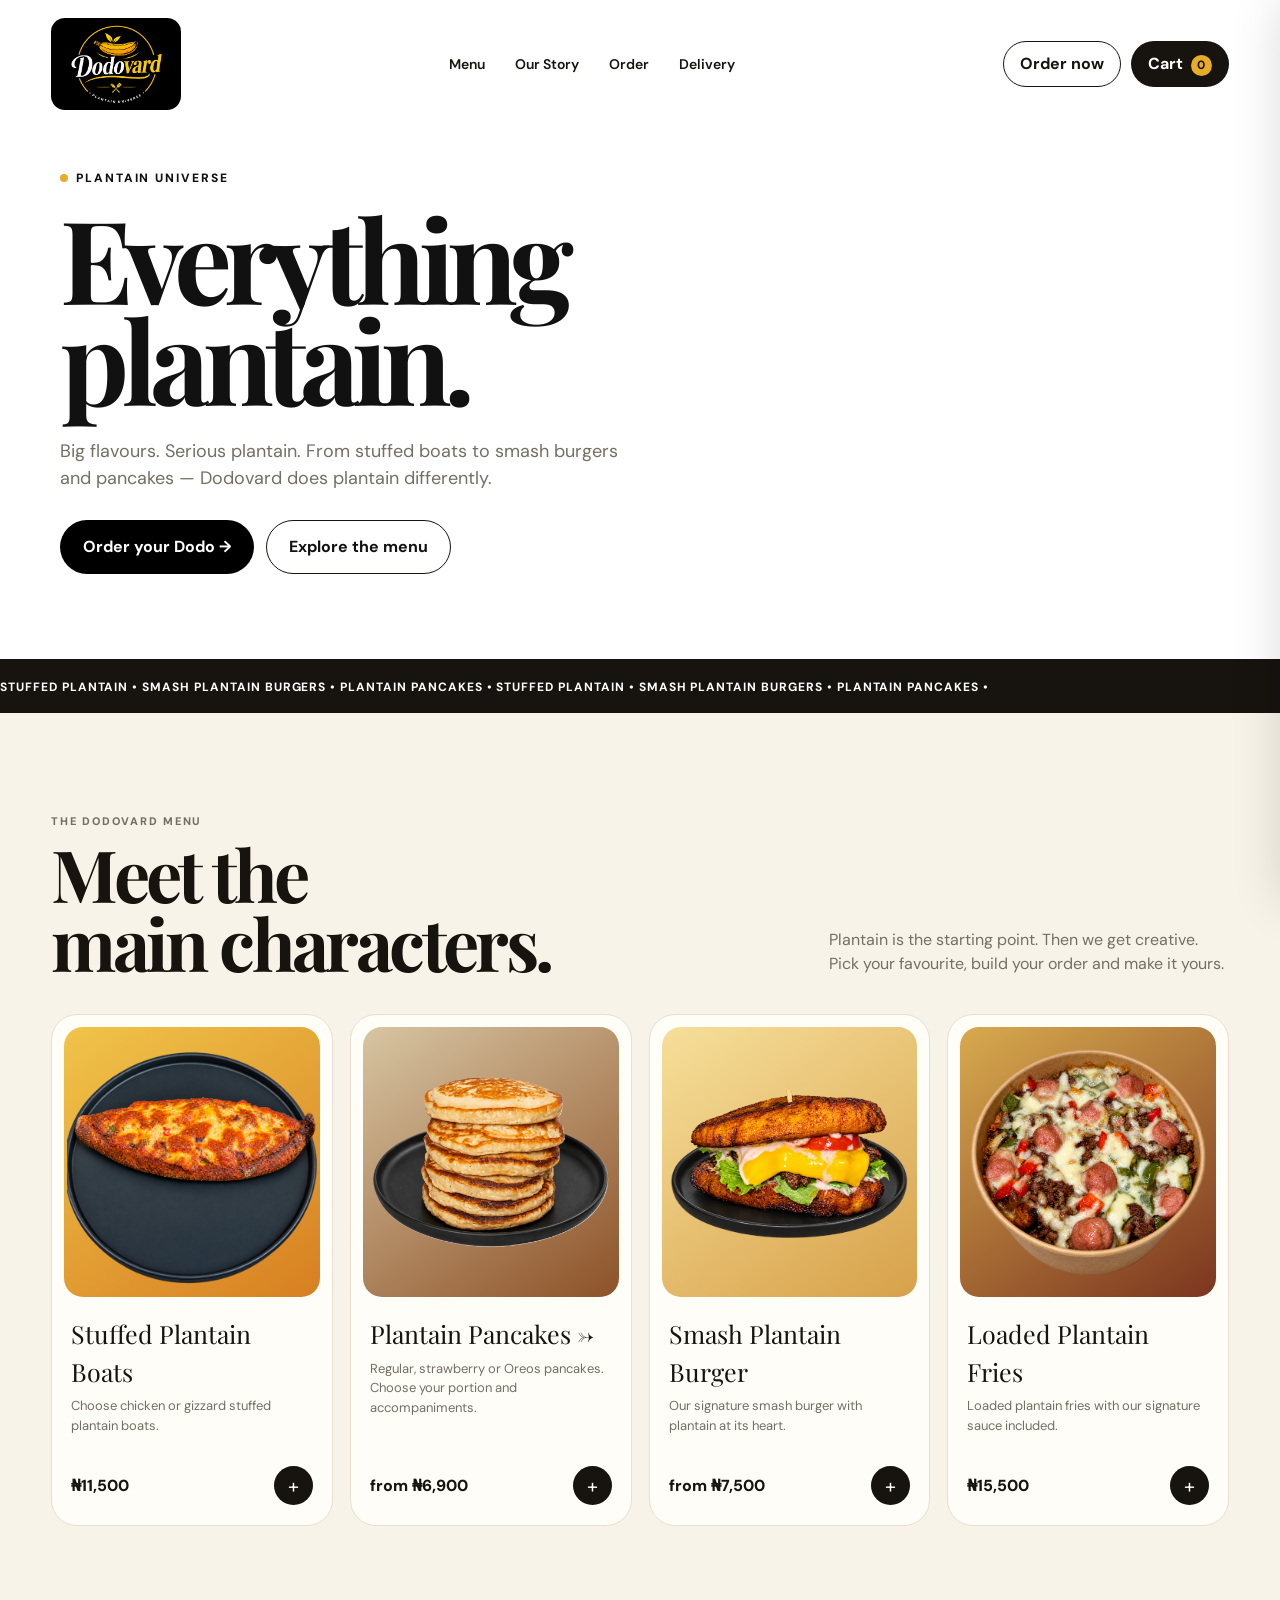
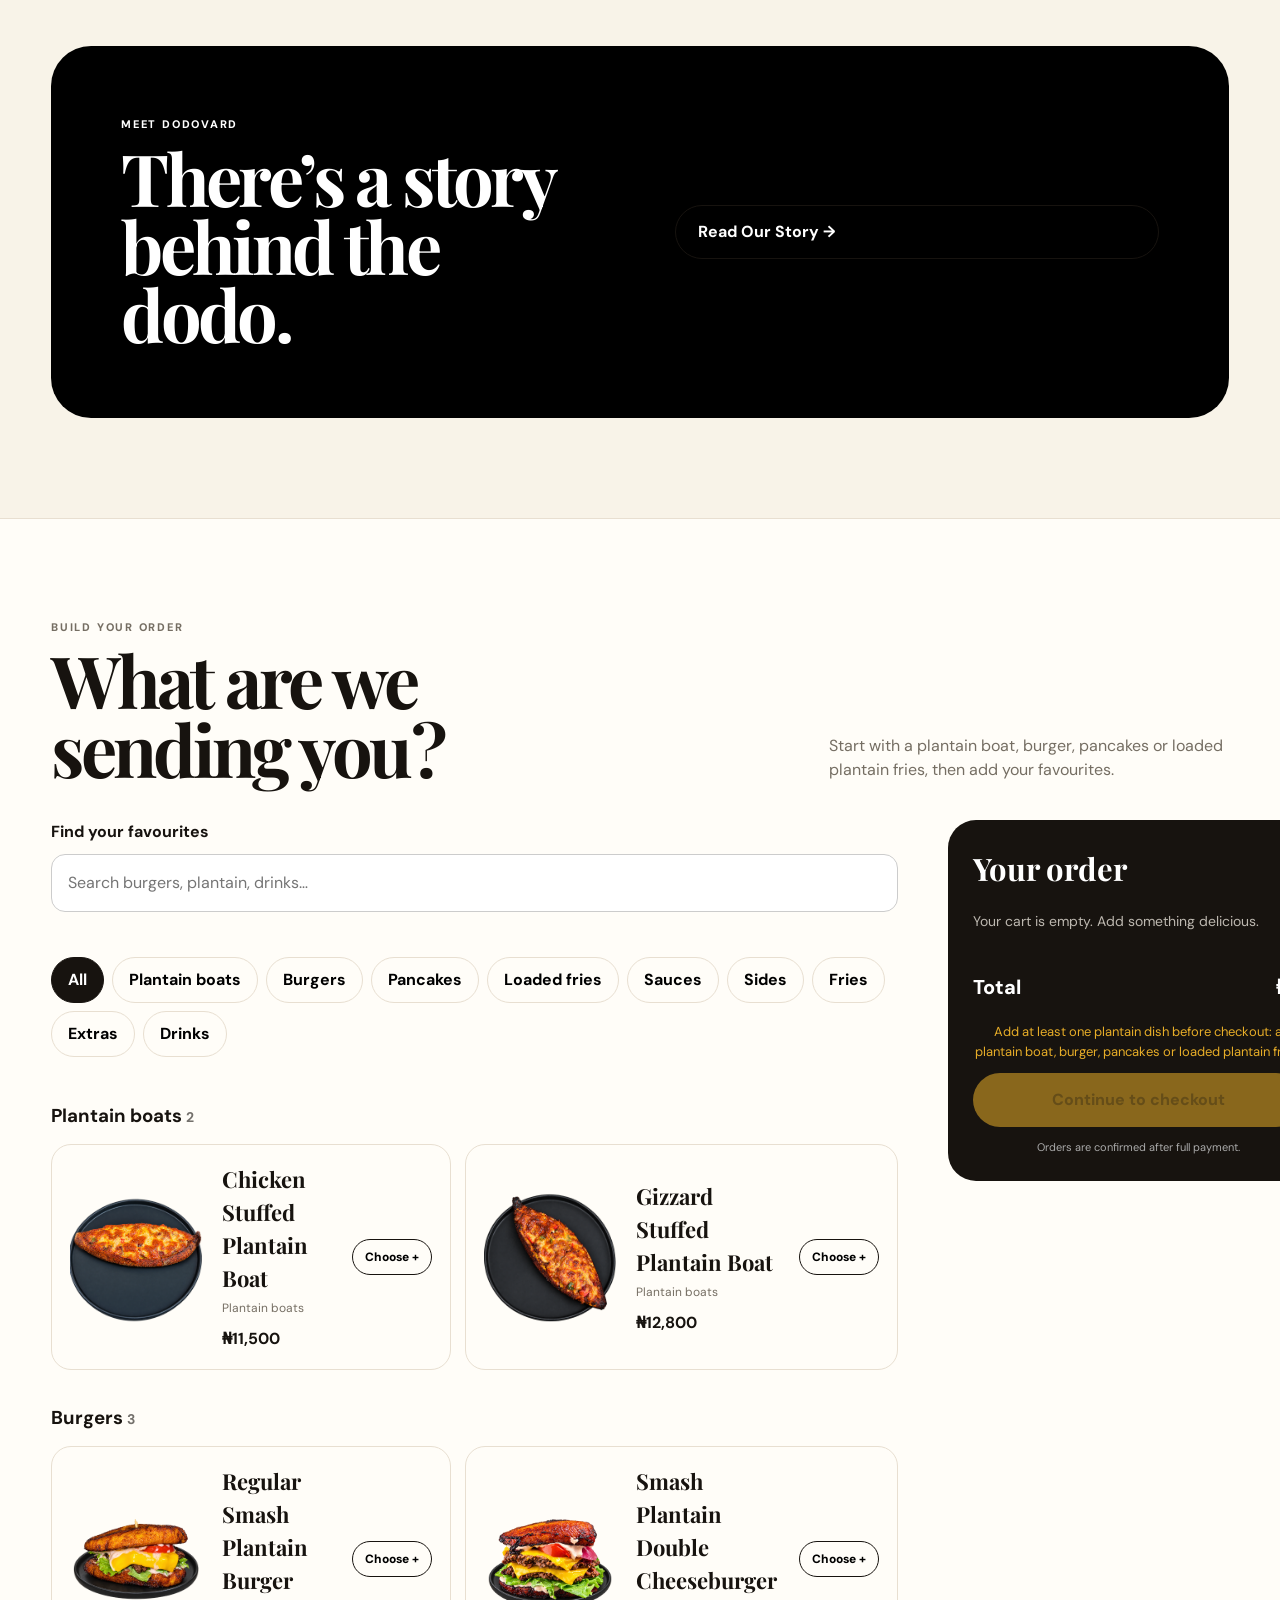
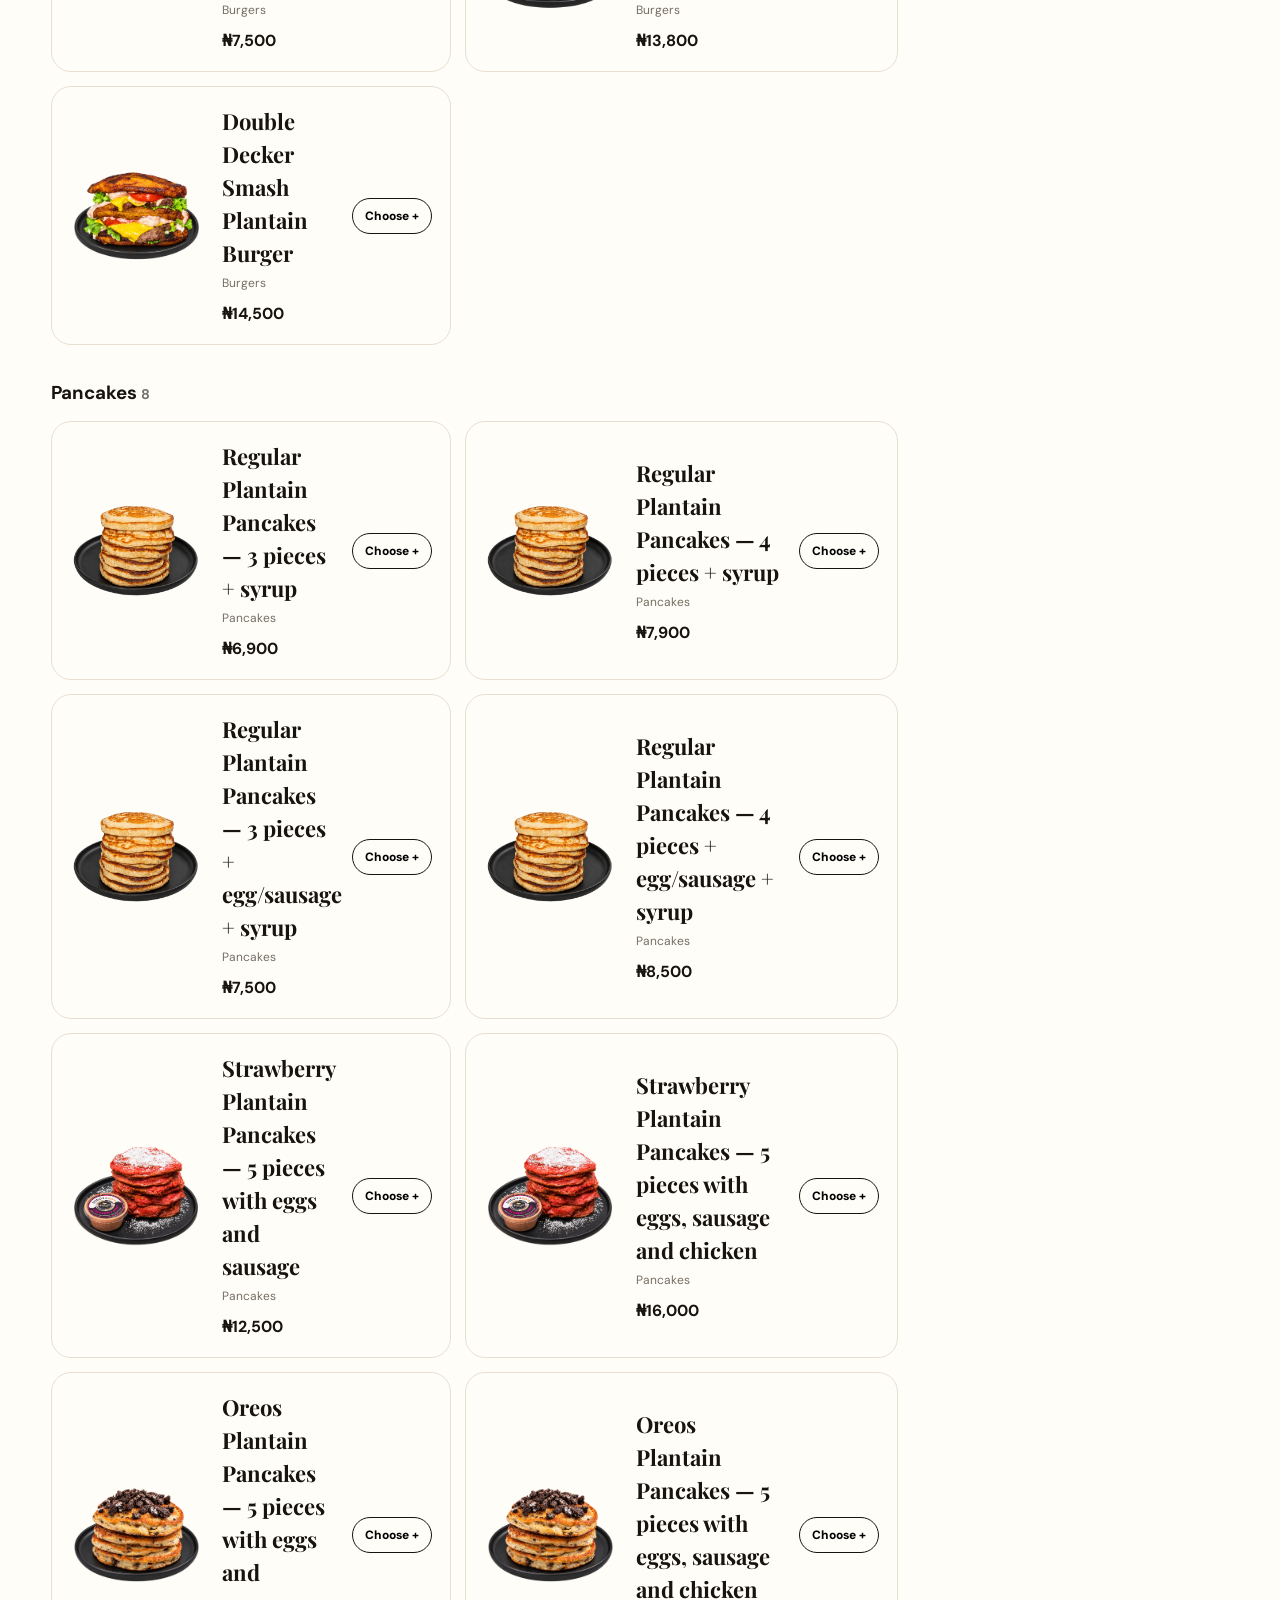
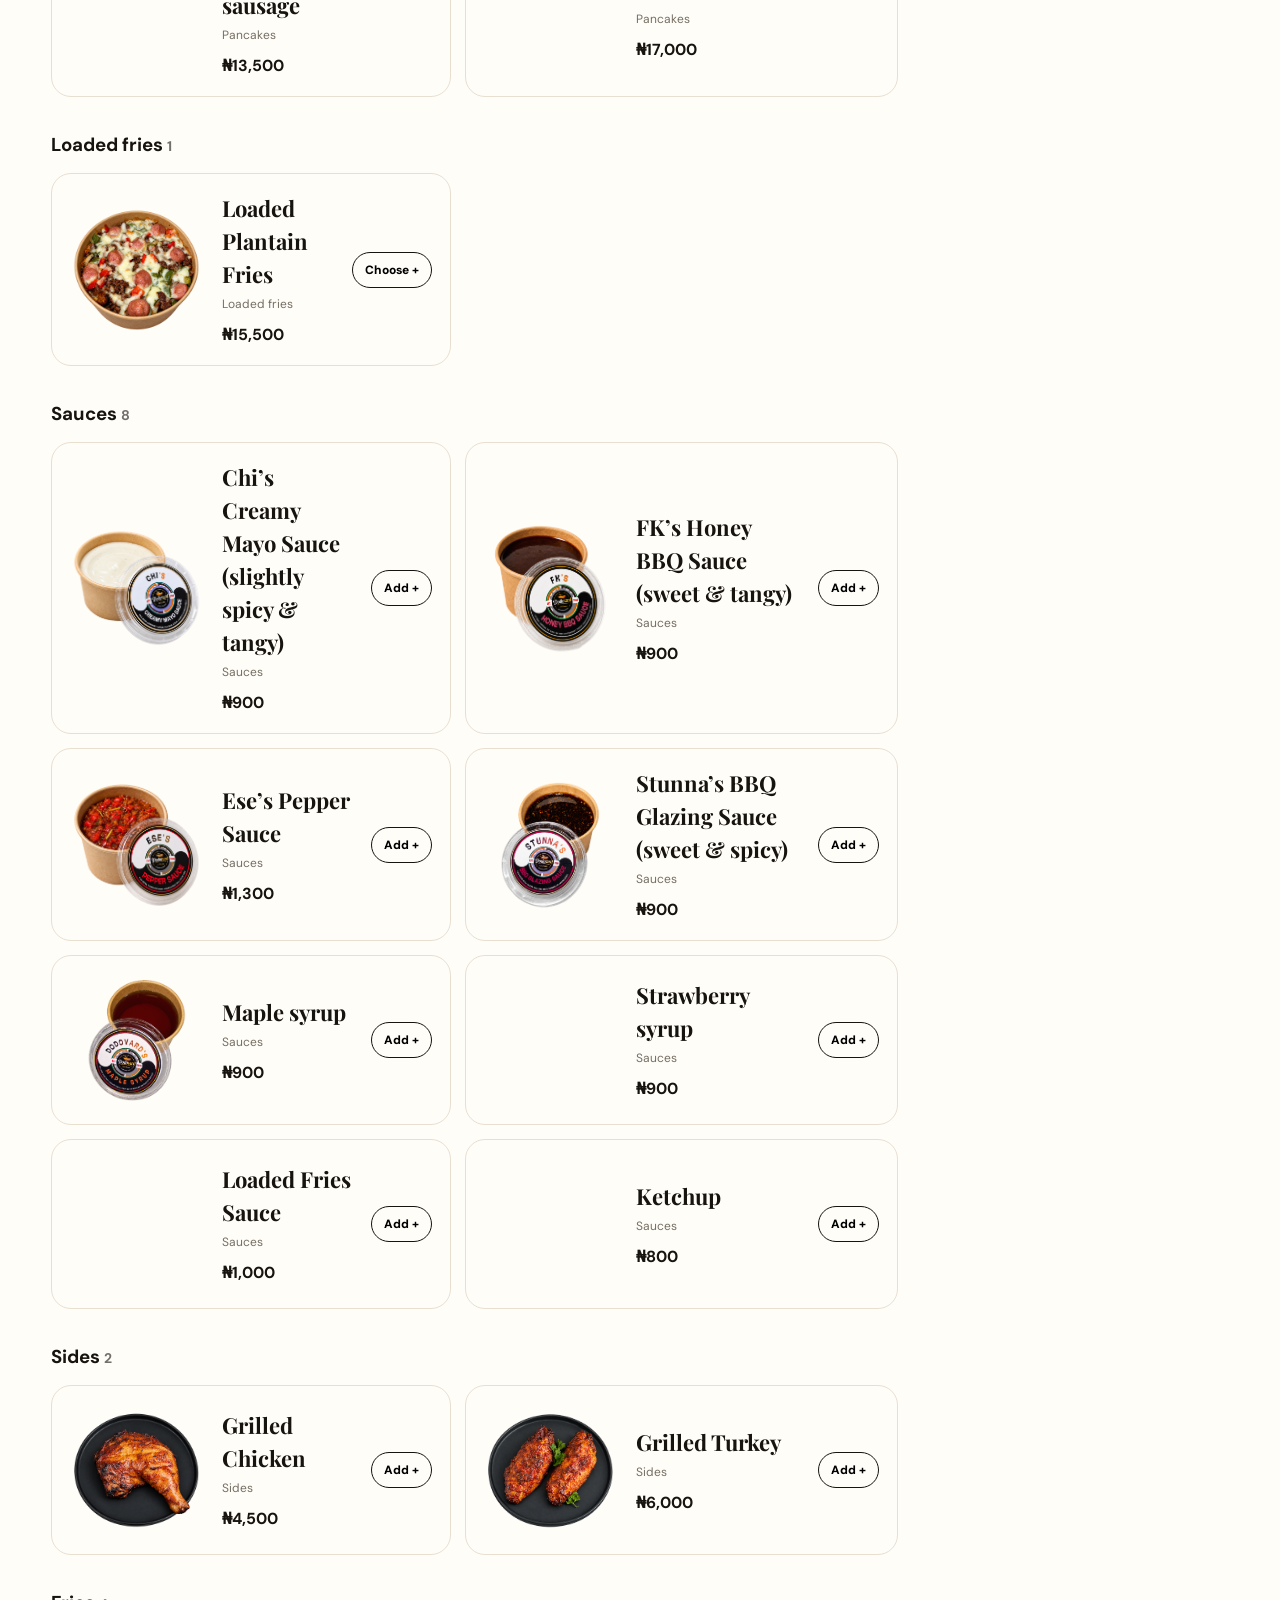
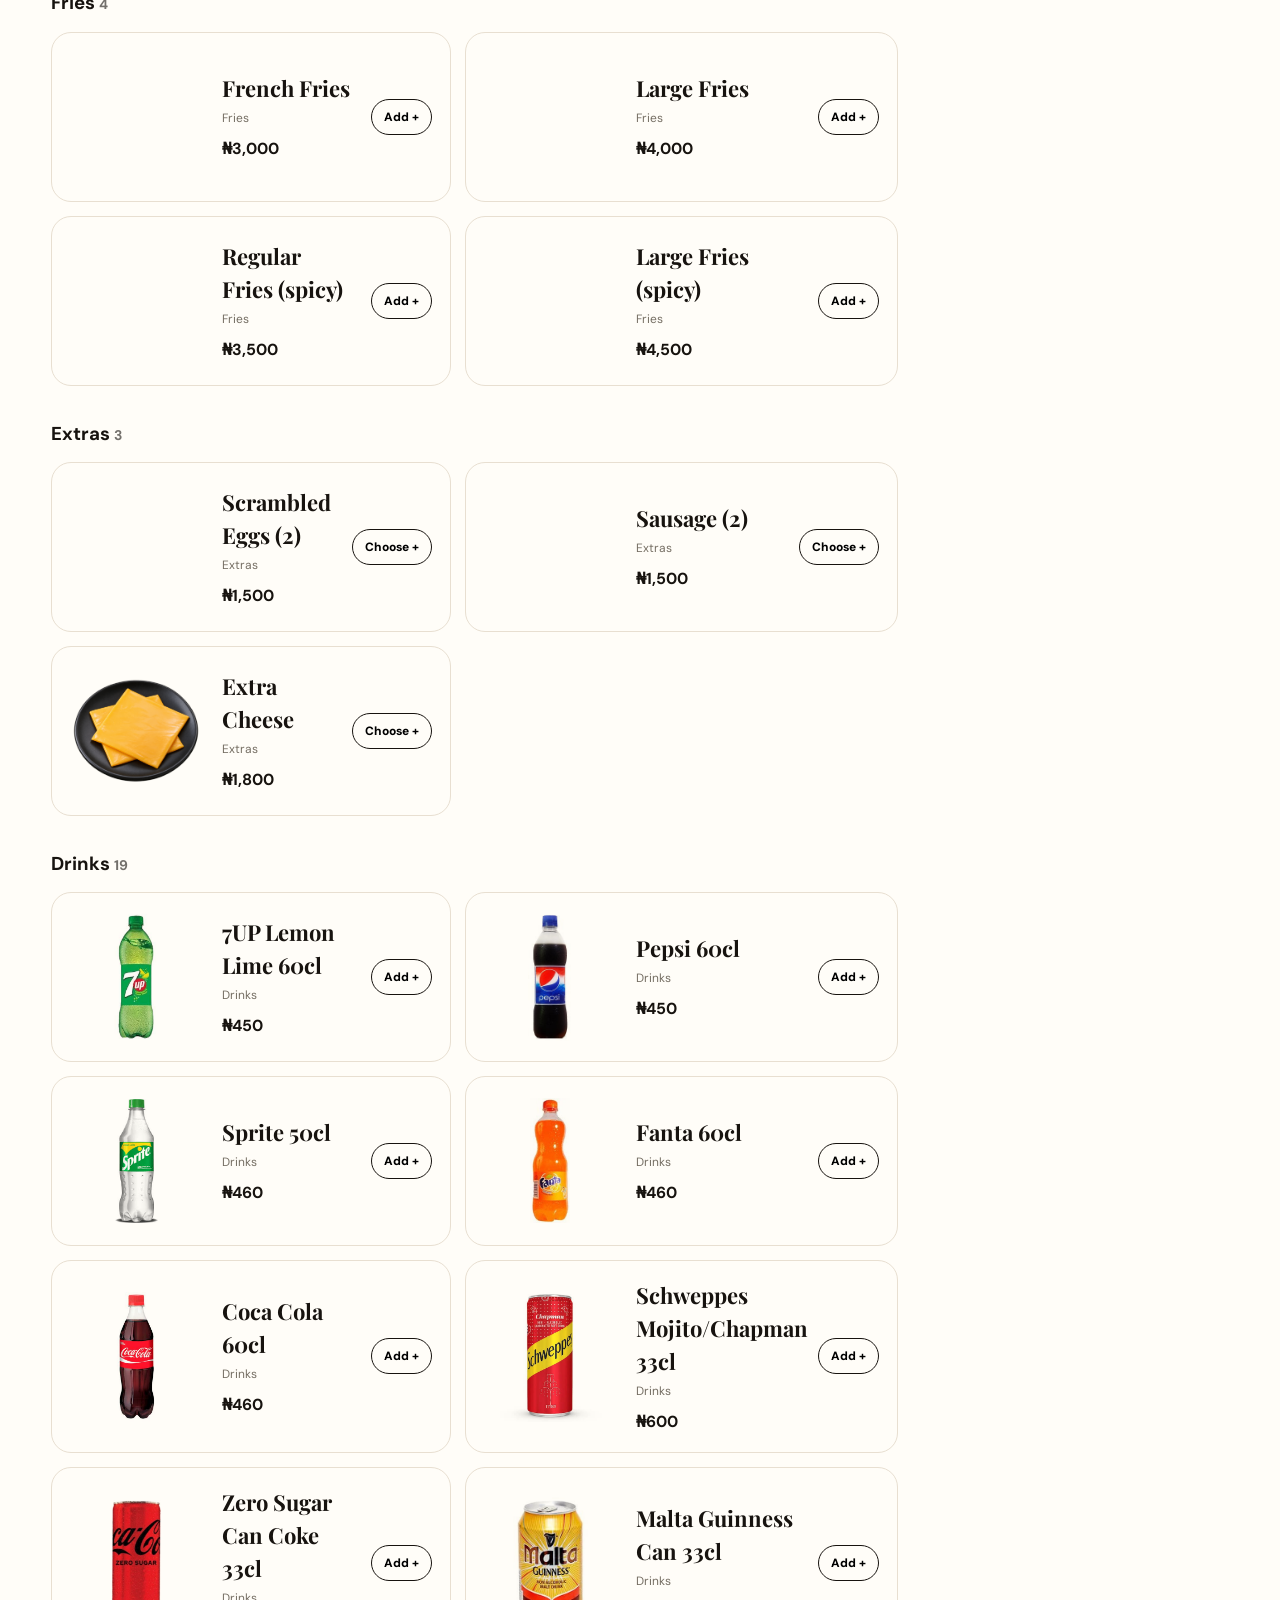
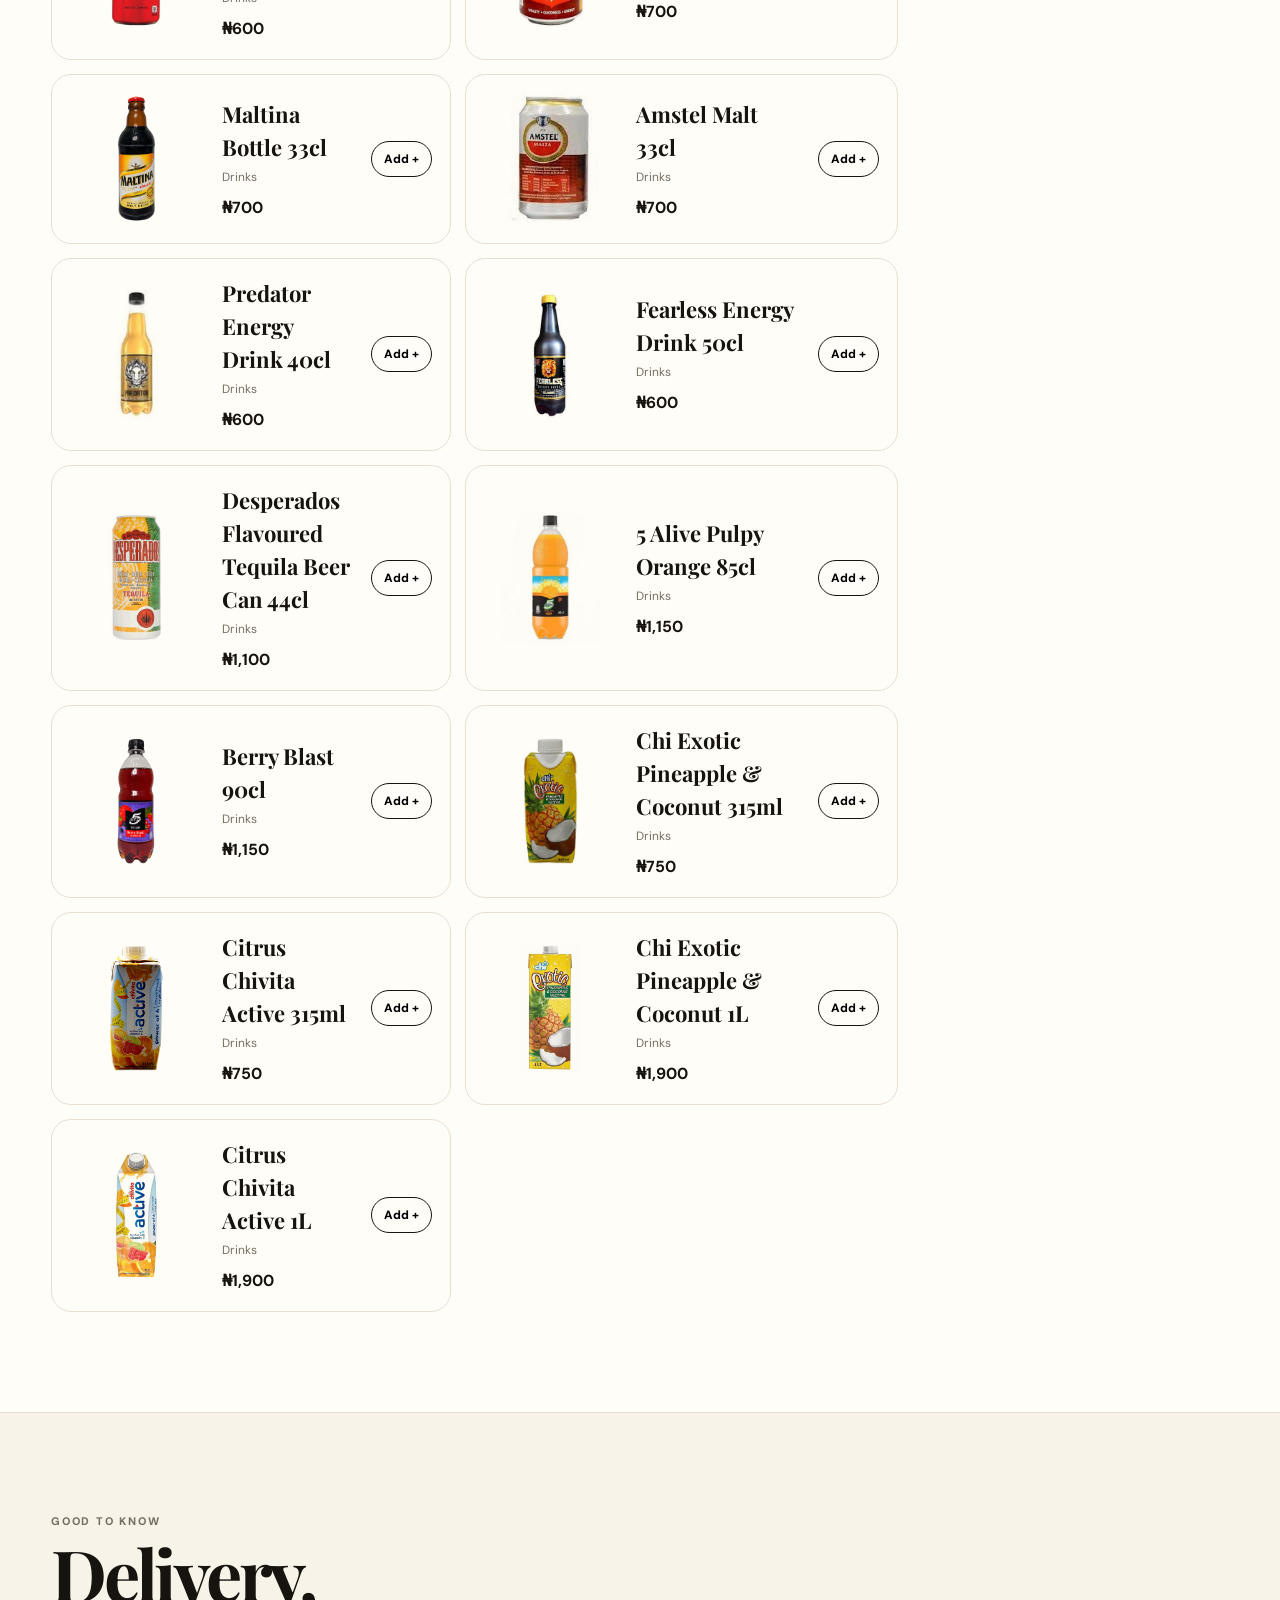
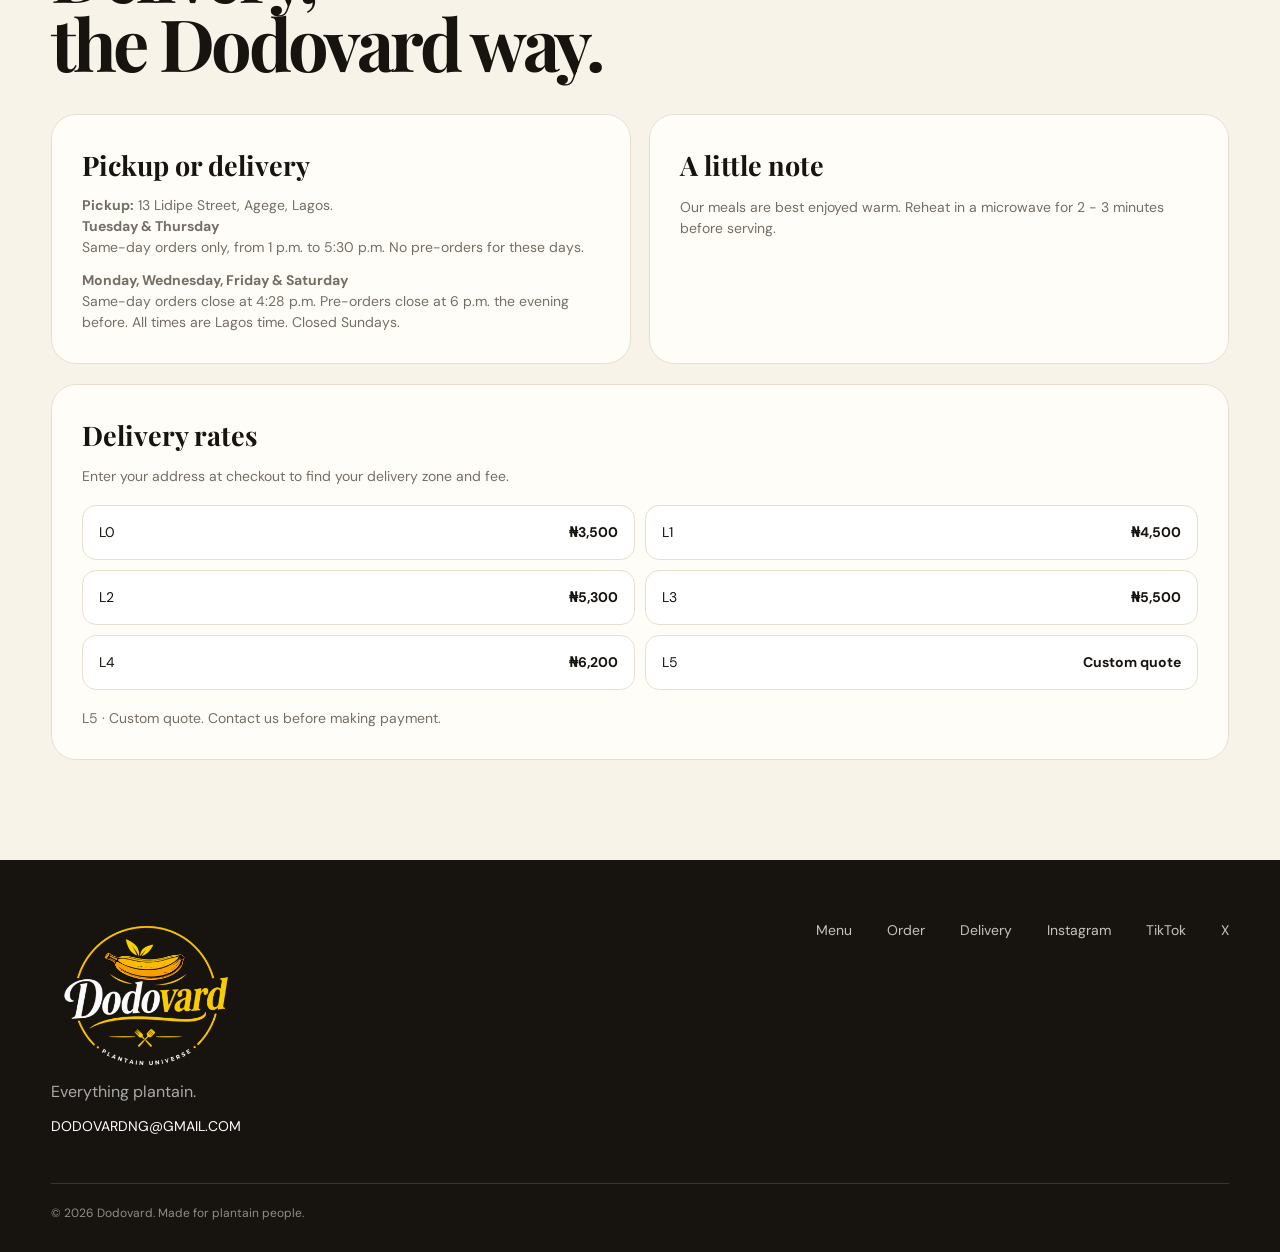
==== commit 9859b91a: "Add Dodovard home screen icons for iPhone and Android" ====
--- a/index.html
+++ b/index.html
@@ -8,6 +8,14 @@
       content="Dodovard — everything plantain. Explore our signature plantain creations, sides, sauces and drinks."
     />
     <title>Dodovard — Everything Plantain</title>
+<link rel="apple-touch-icon" sizes="180x180" href="apple-touch-icon.png?v=1" />
+<link rel="icon" type="image/png" sizes="32x32" href="icons/favicon-32.png?v=1" />
+<link rel="icon" type="image/x-icon" href="favicon.ico?v=1" />
+<link rel="manifest" href="site.webmanifest?v=1" />
+<meta name="apple-mobile-web-app-title" content="Dodovard" />
+<meta name="application-name" content="Dodovard" />
+<meta name="theme-color" content="#000000" />
+
     <style>
       @import url("https://fonts.googleapis.com/css2?family=DM+Sans:wght@400;500;600;700&family=Playfair+Display:wght@600;700;800&display=swap");
 
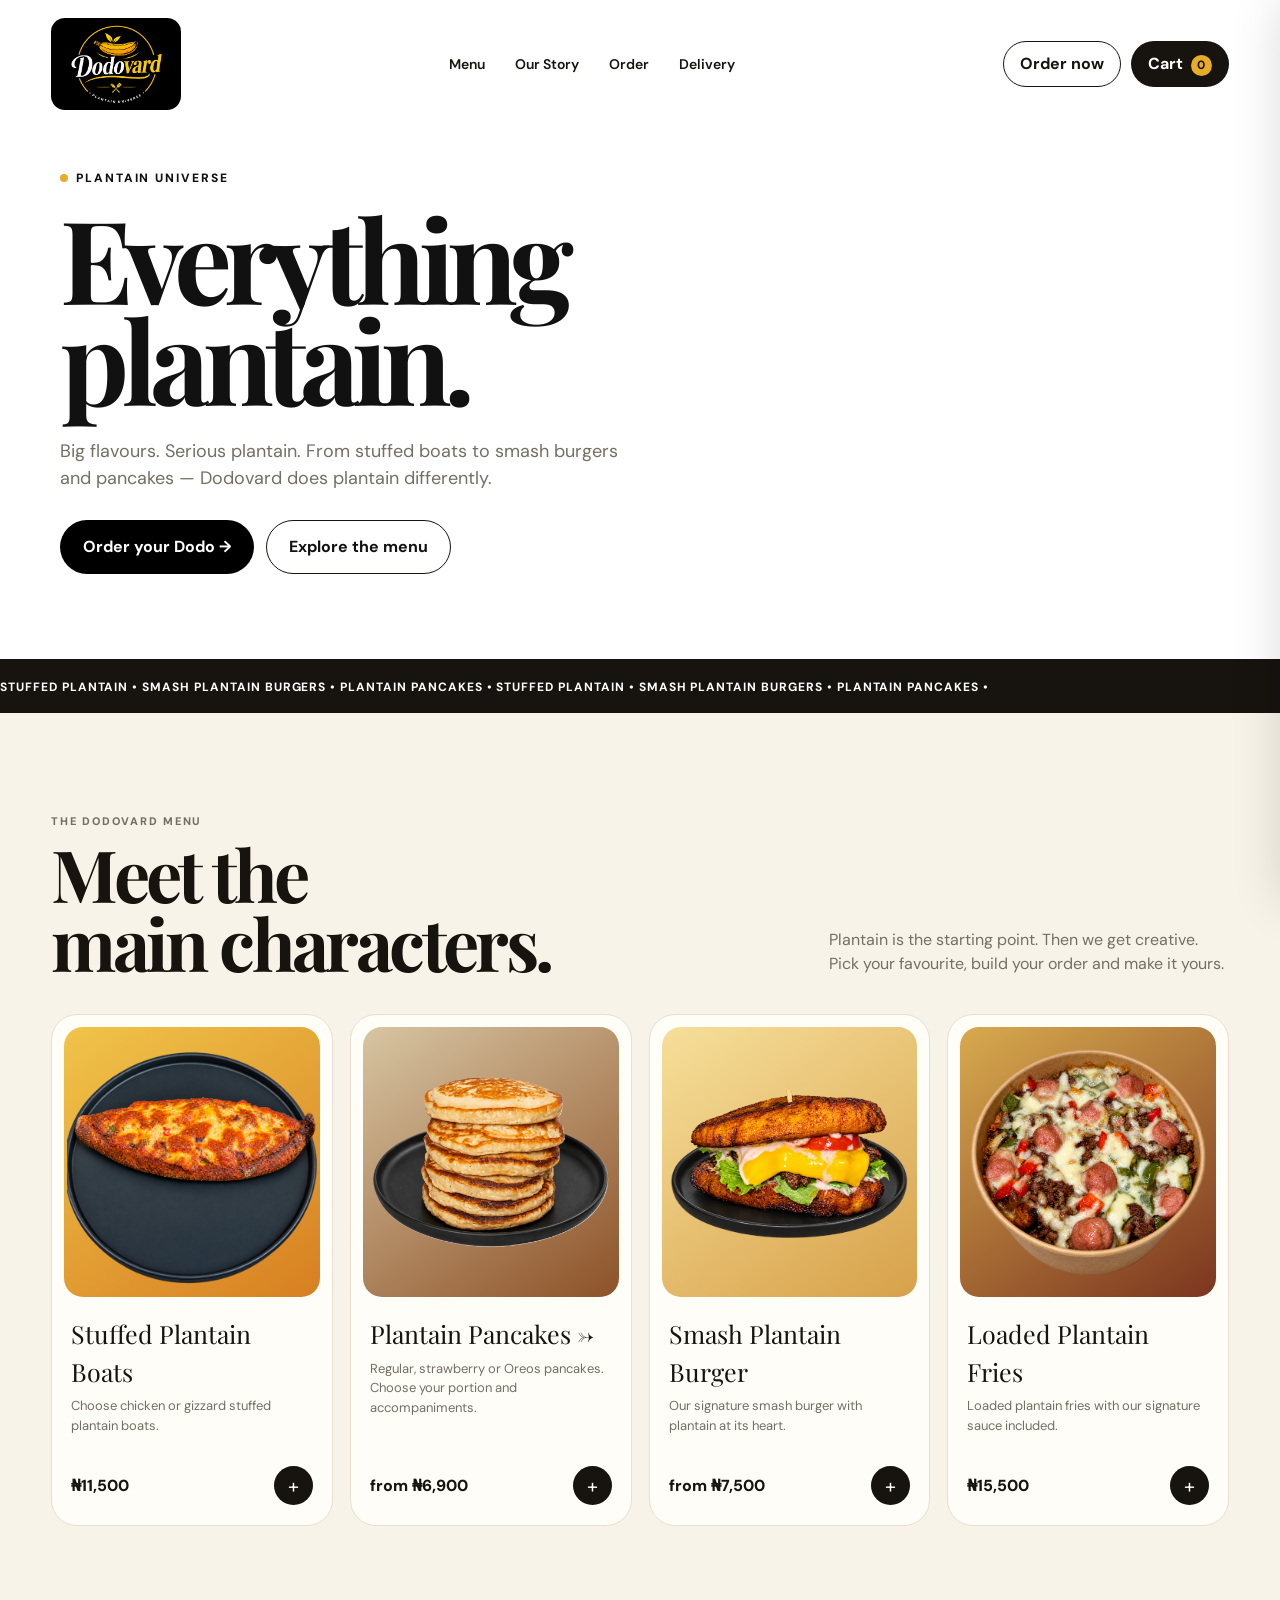
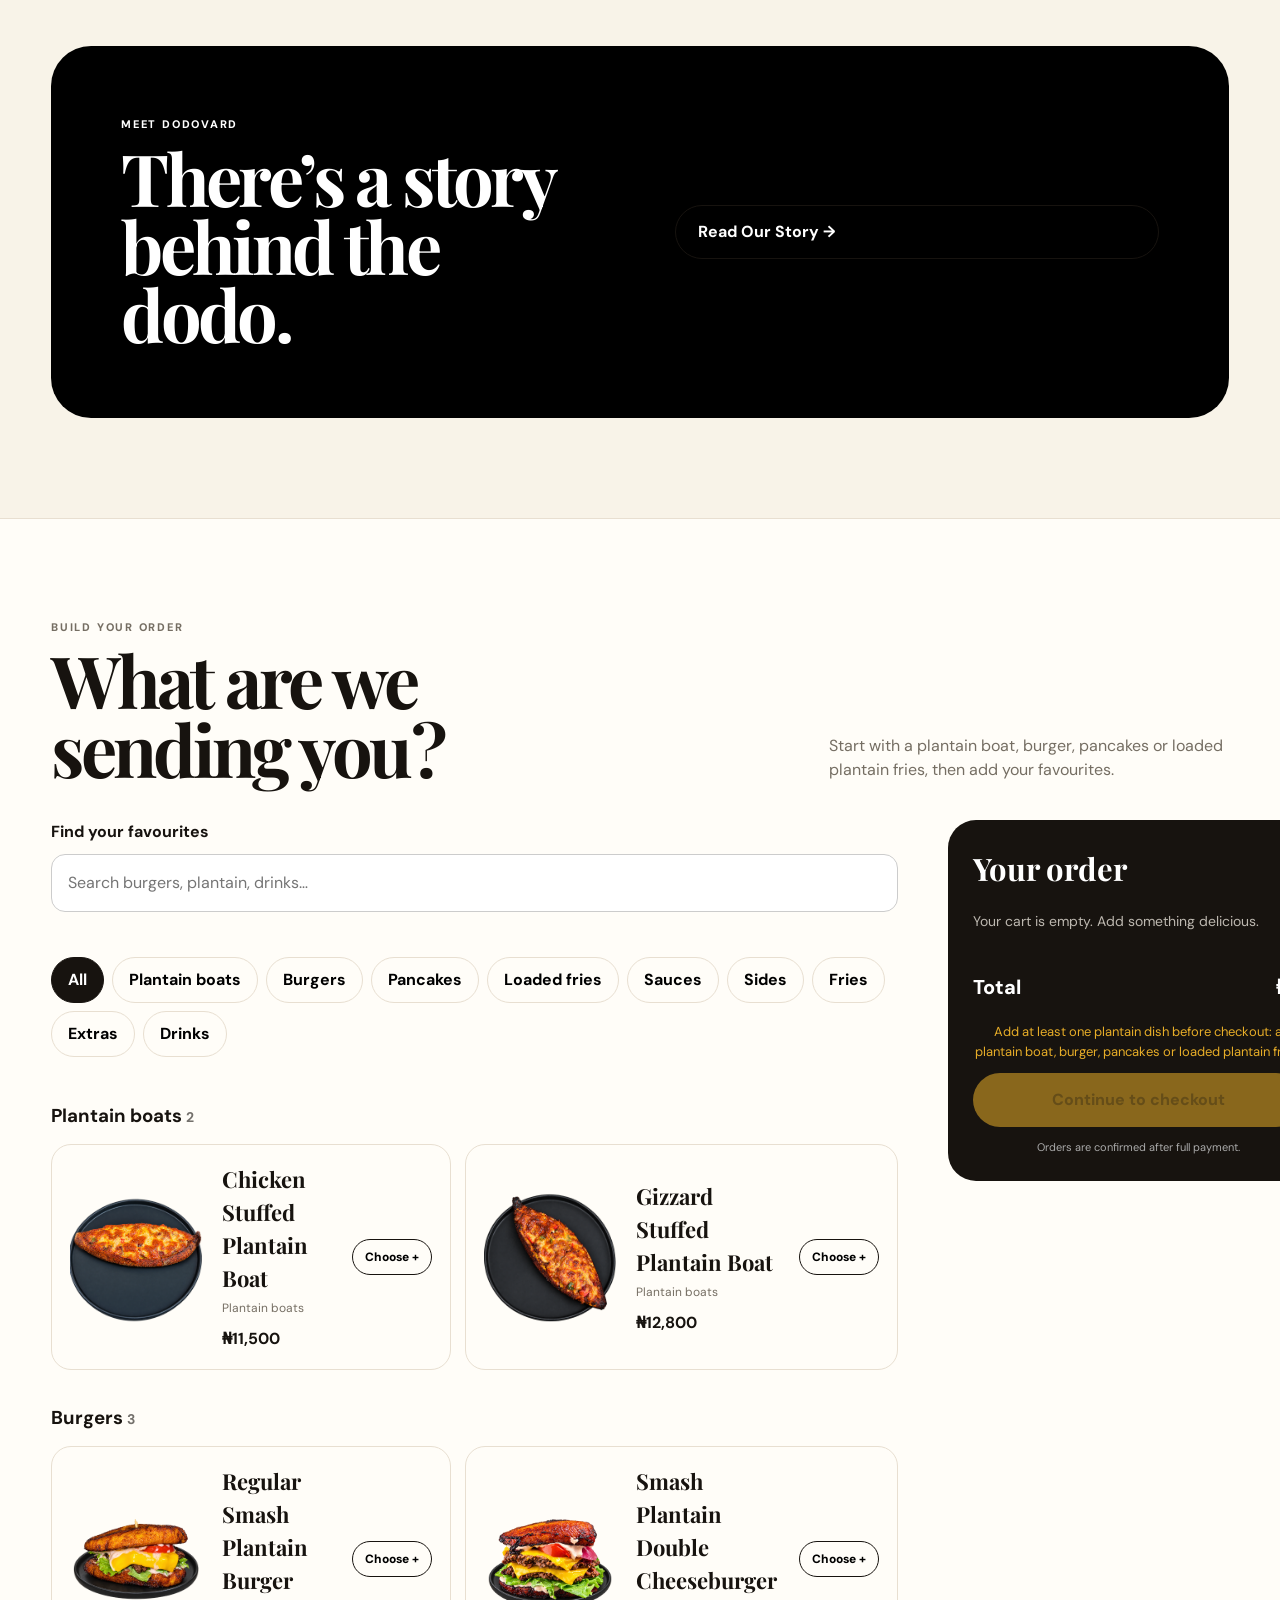
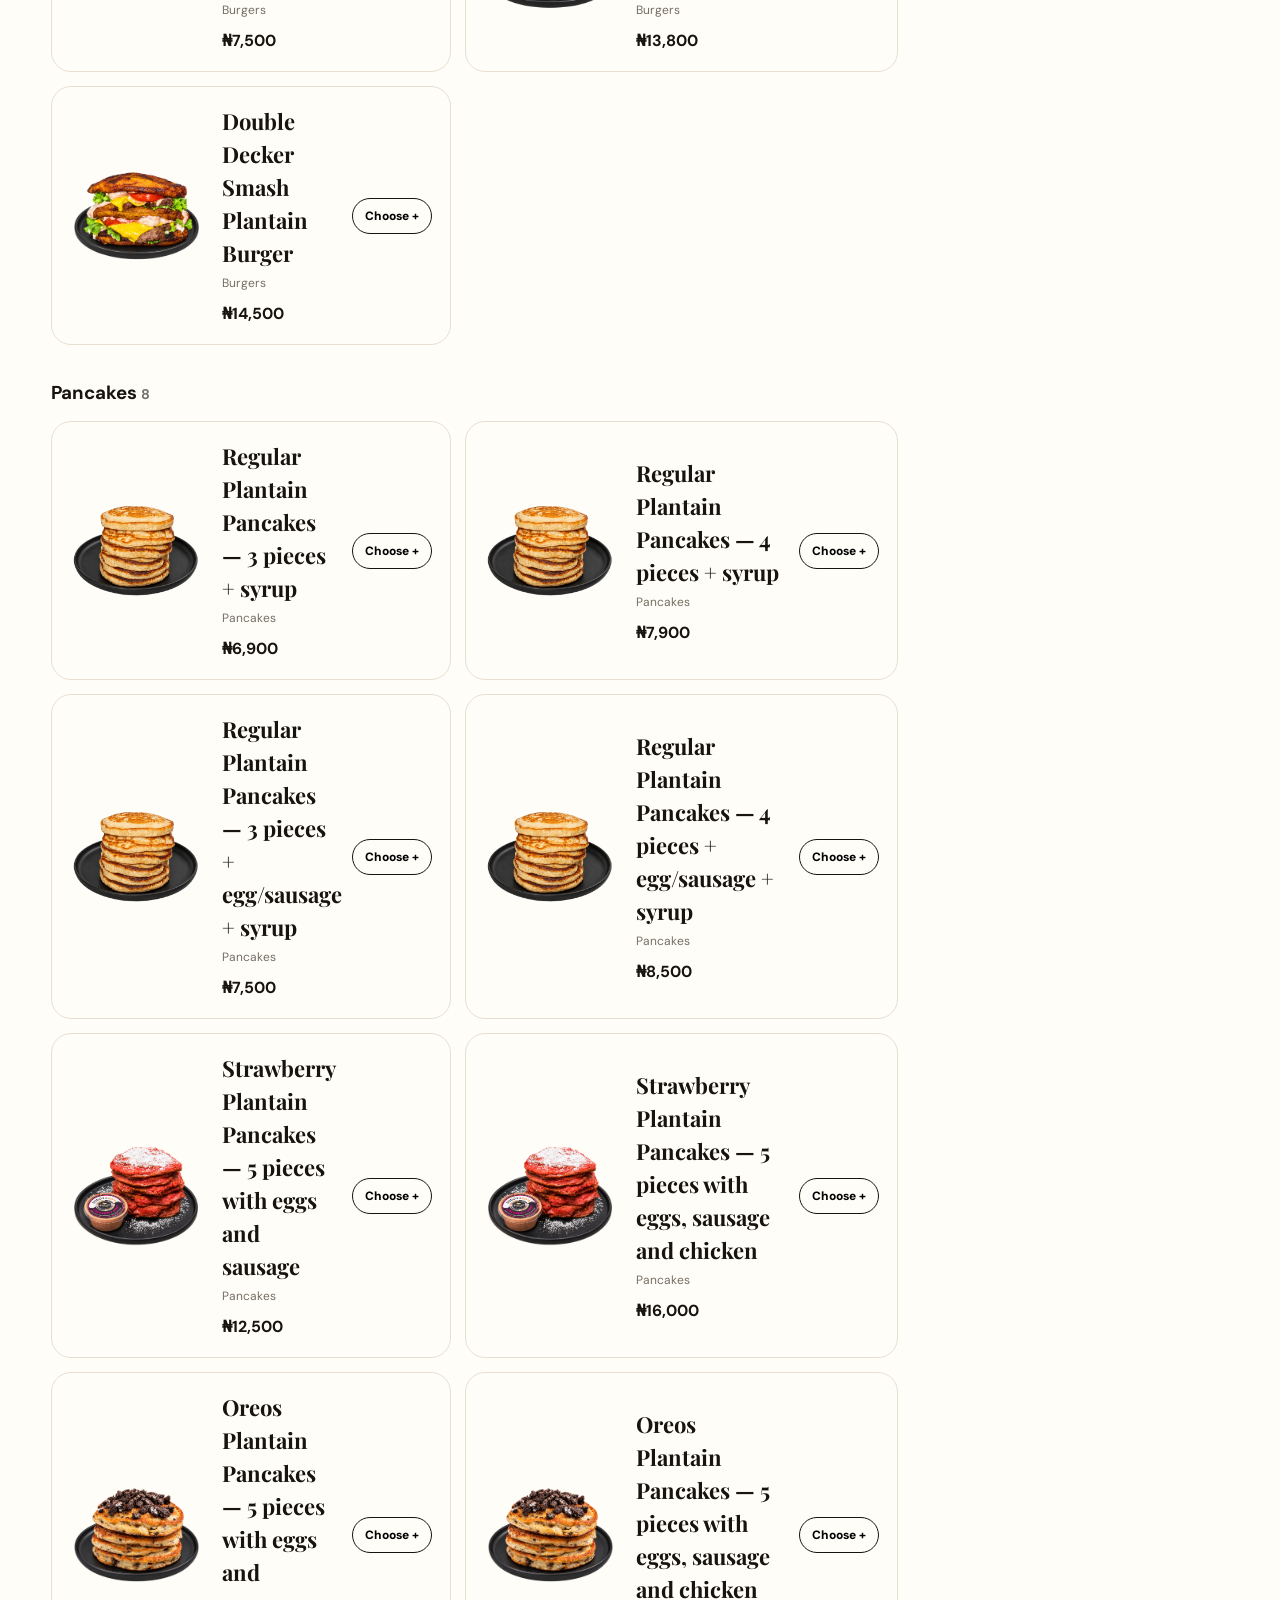
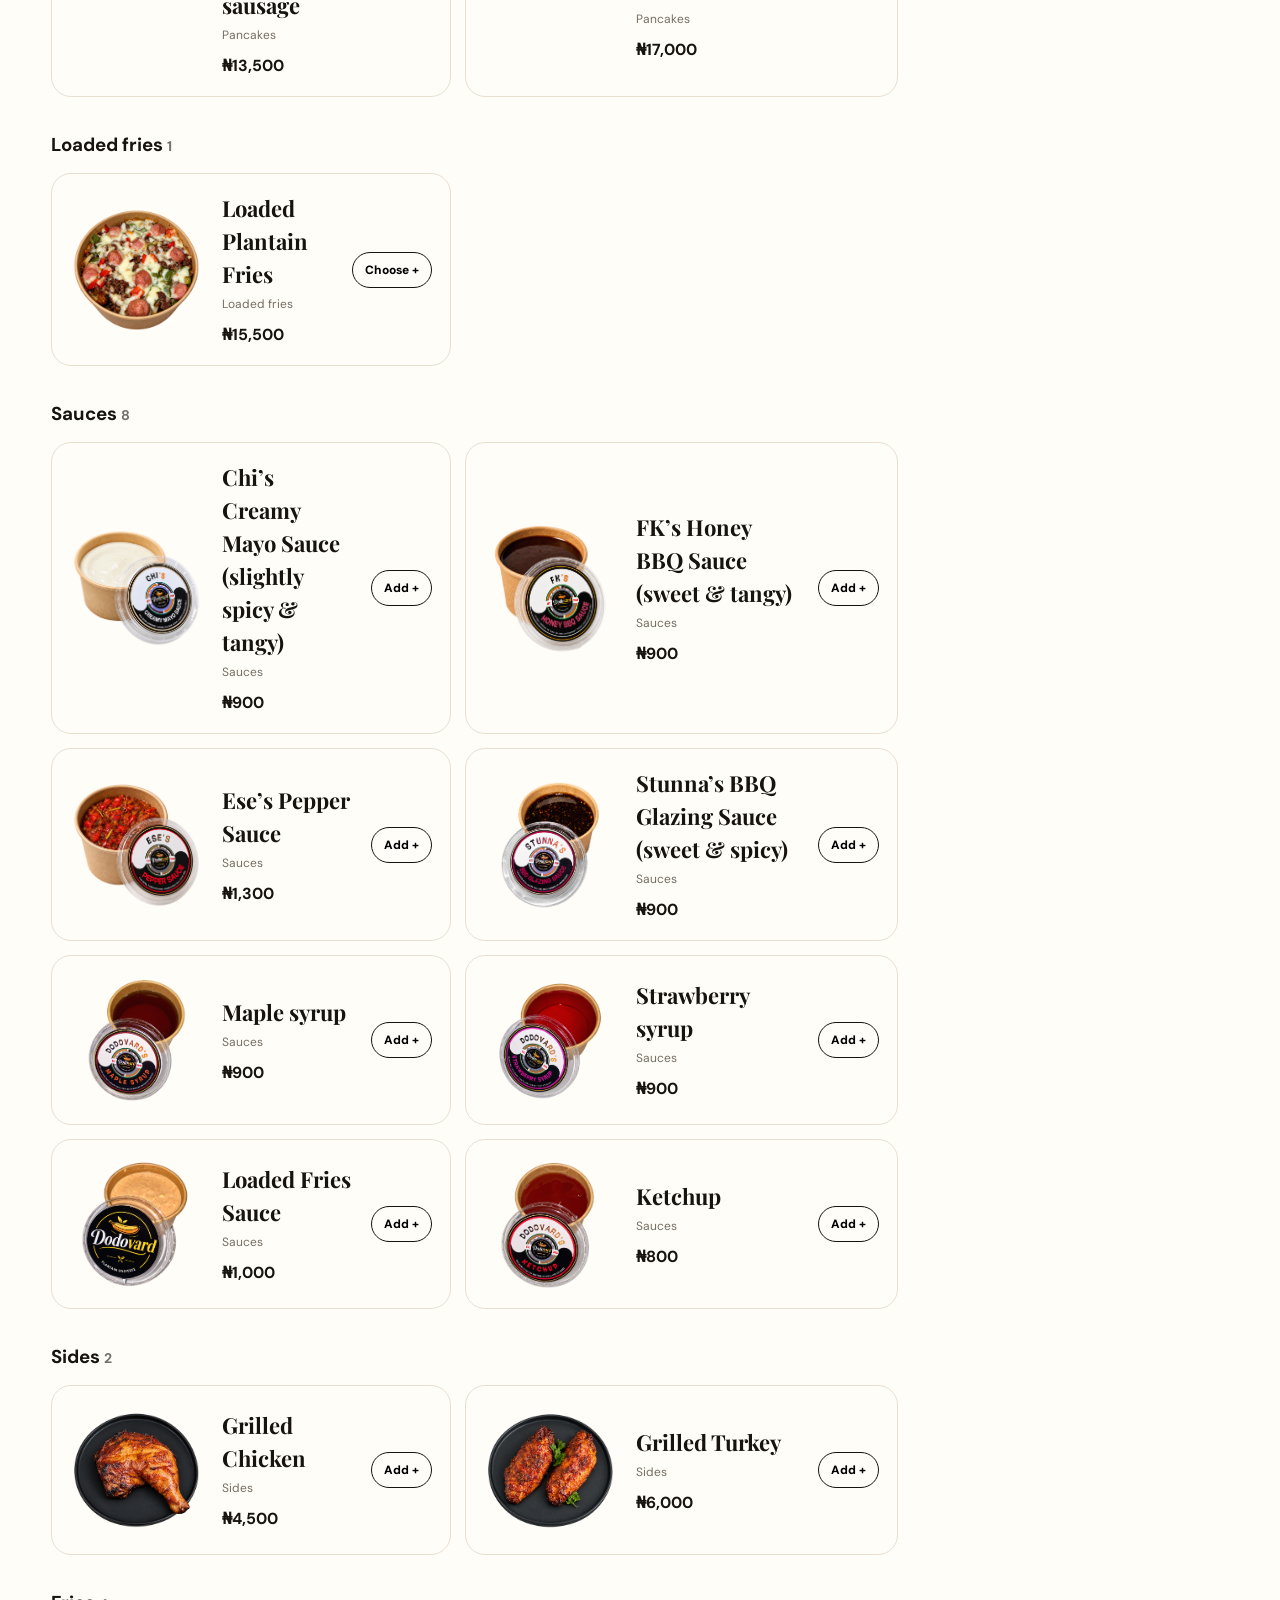
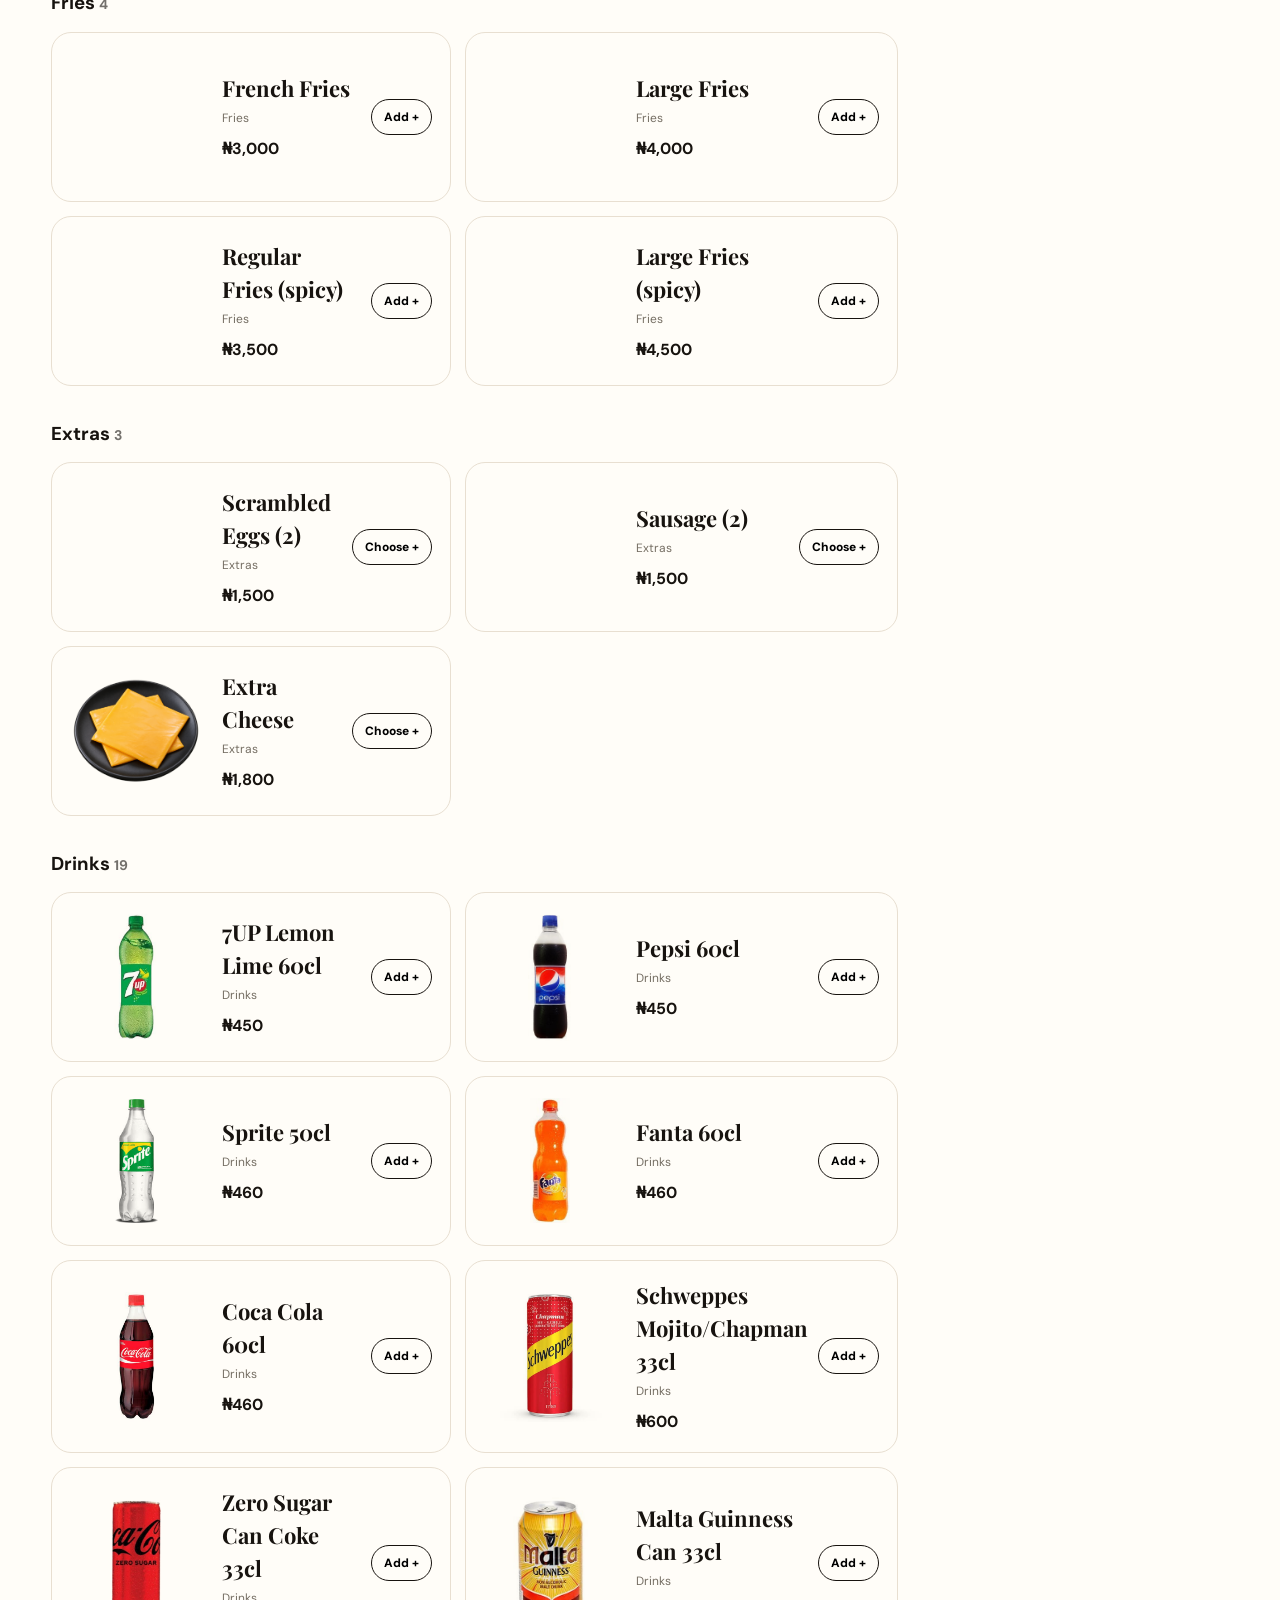
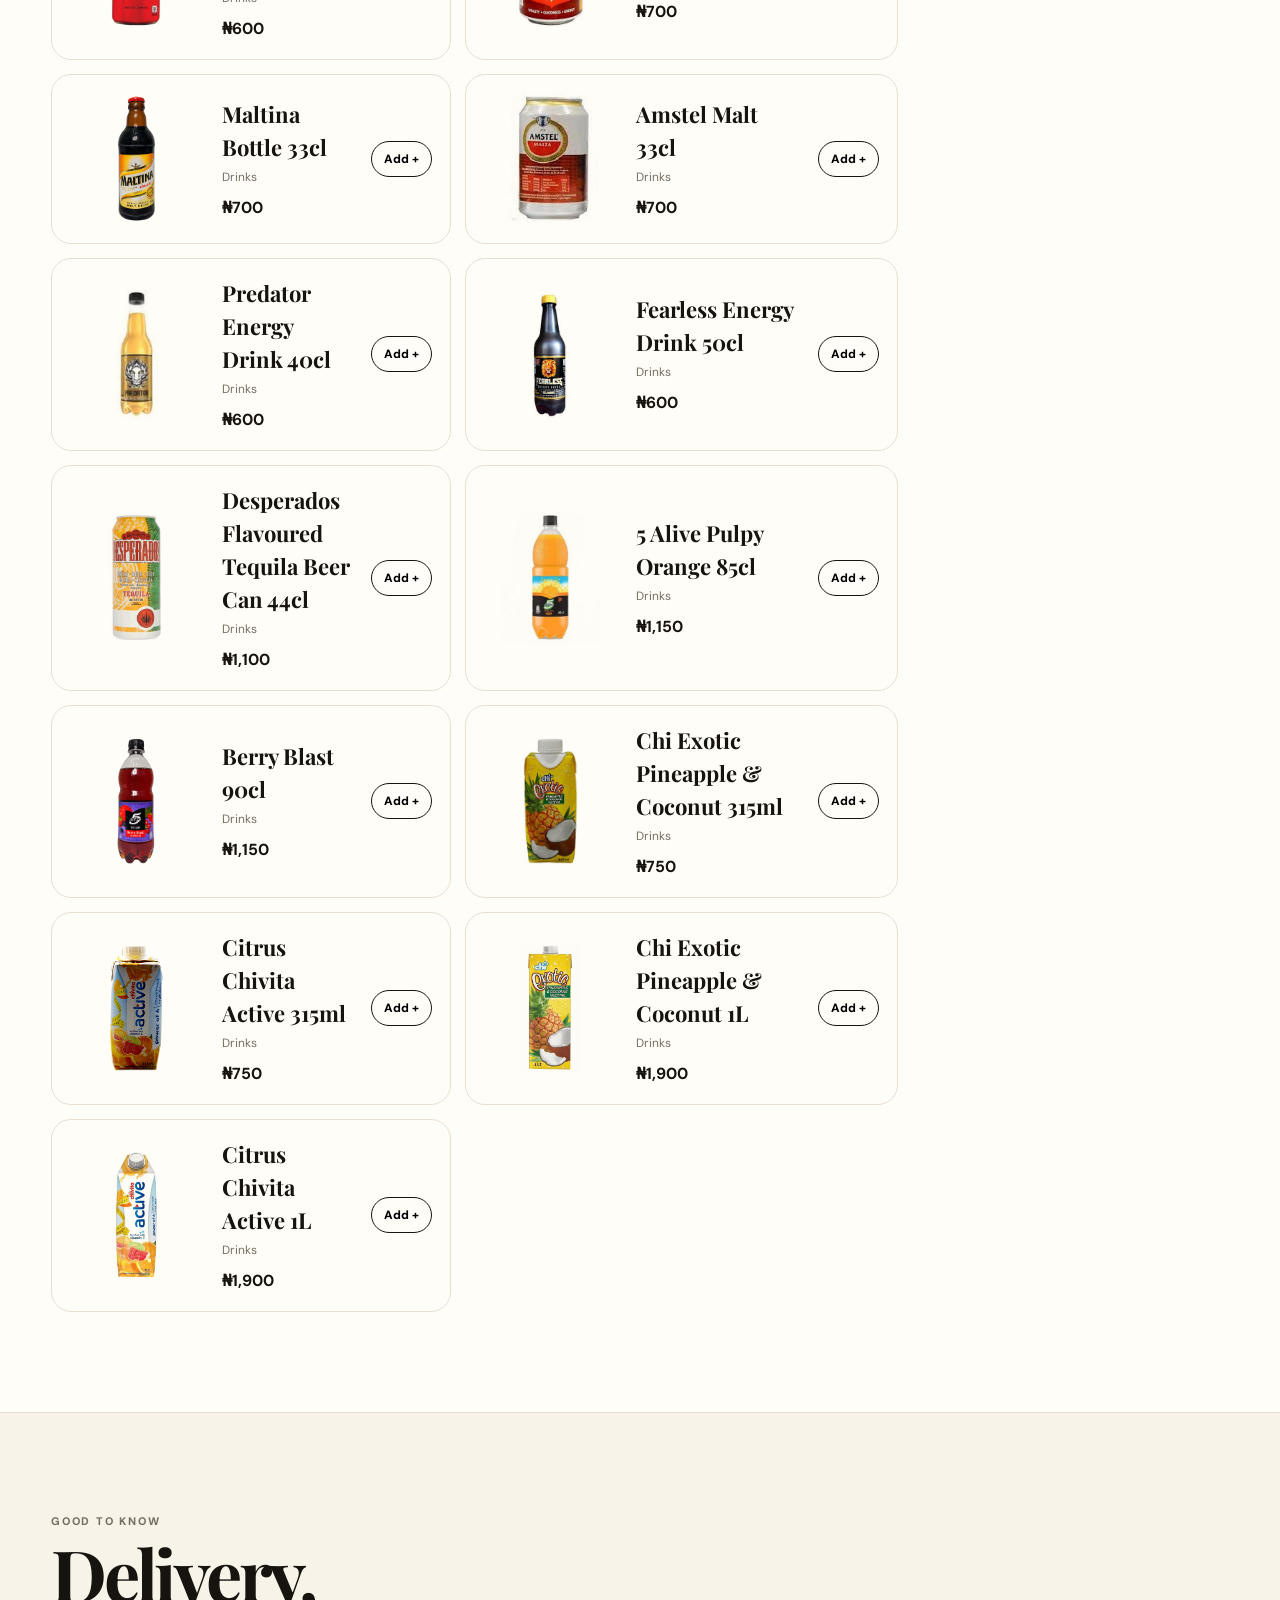
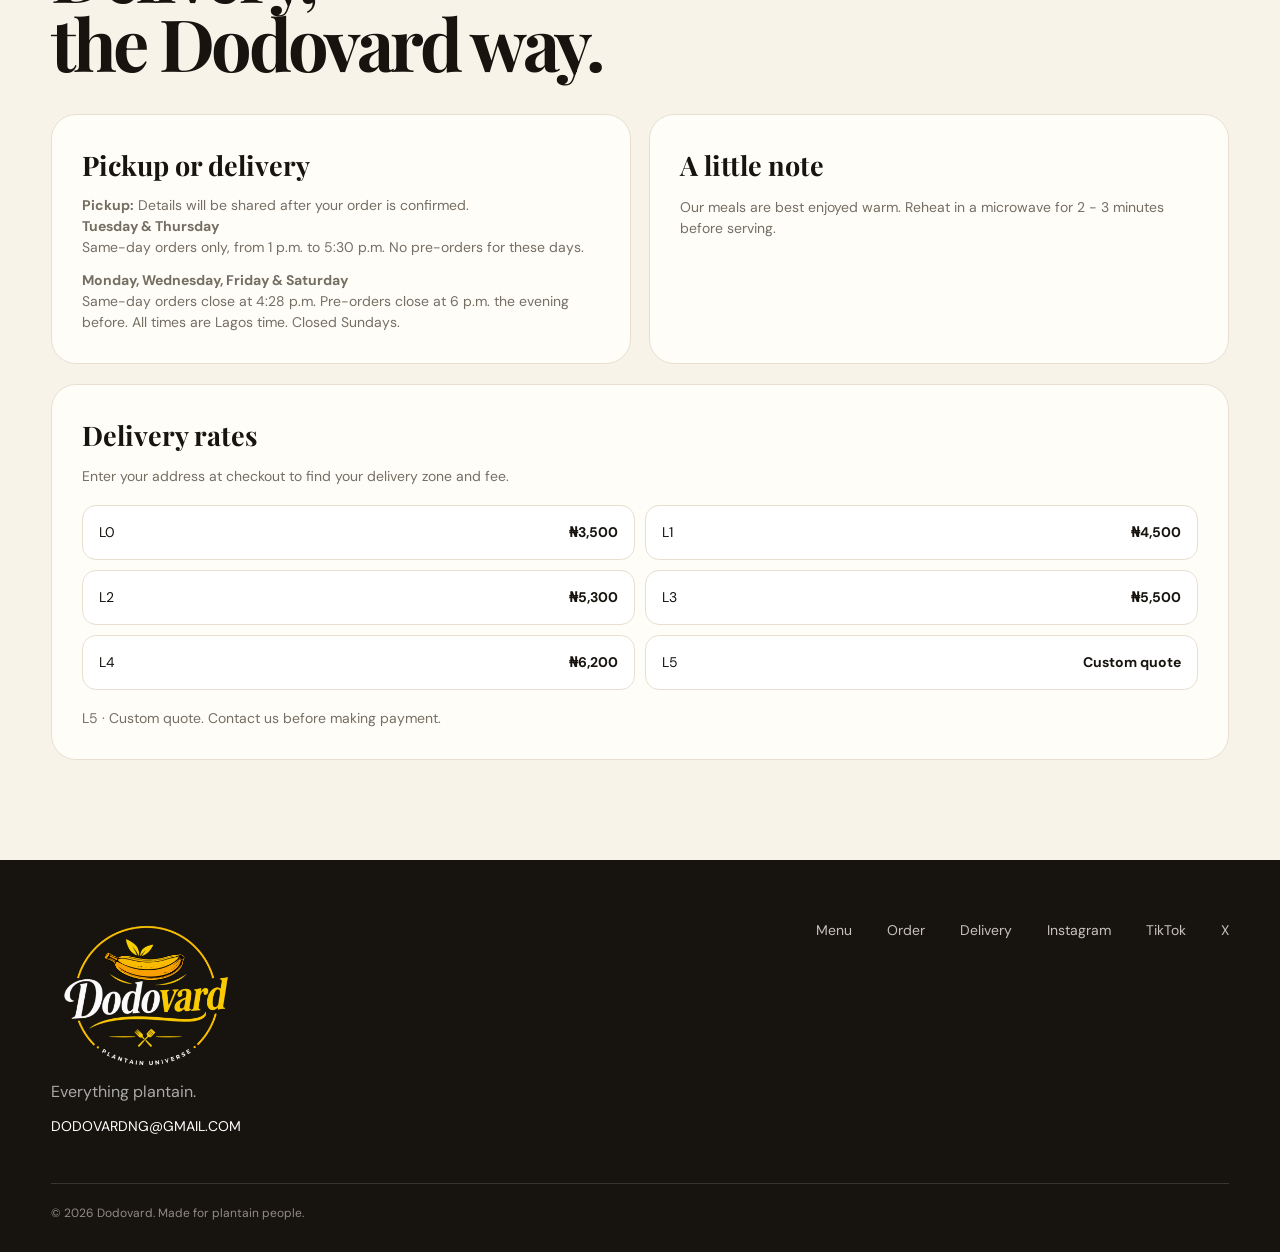
==== commit bd7dd75f: "Remove published pickup address and share details after confirmation" ====
--- a/index.html
+++ b/index.html
@@ -1162,7 +1162,7 @@
           </div>
           <div class="delivery">
             <div class="info-card">
-              <h3>Pickup or delivery</h3><p><strong>Pickup:</strong> 13 Lidipe Street, Agege, Lagos.</p><p><strong>Tuesday & Thursday</strong><br>Same-day orders only, from 1 p.m. to 5:30 p.m. No pre-orders for these days.</p><p style="margin-top:12px"><strong>Monday, Wednesday, Friday & Saturday</strong><br>Same-day orders close at 4:28 p.m. Pre-orders close at 6 p.m. the evening before. All times are Lagos time. Closed Sundays.</p>
+              <h3>Pickup or delivery</h3><p><strong>Pickup:</strong> Details will be shared after your order is confirmed.</p><p><strong>Tuesday & Thursday</strong><br>Same-day orders only, from 1 p.m. to 5:30 p.m. No pre-orders for these days.</p><p style="margin-top:12px"><strong>Monday, Wednesday, Friday & Saturday</strong><br>Same-day orders close at 4:28 p.m. Pre-orders close at 6 p.m. the evening before. All times are Lagos time. Closed Sundays.</p>
             </div>
             <div class="info-card">
               <h3>A little note</h3>
@@ -1325,7 +1325,7 @@
         <button class="primary" id="optionAdd" type="submit">Add to order</button>
       </form>
     </dialog>
-    <script src="order-config.js"></script>
+    <script src="order-config.js?v=pickup-details-1"></script>
     <script>
       function saucePhoto(n) {
         if(n==='Maple syrup') return 'dodovard_food_images/sauces/maple-syrup-cutout-v3.png';
@@ -1769,6 +1769,6 @@
       renderItems();
       renderCart();
     </script>
-    <script src="checkout.js?v=plantain-required-1"></script>
+    <script src="checkout.js?v=pickup-details-1"></script>
   </body>
 </html>
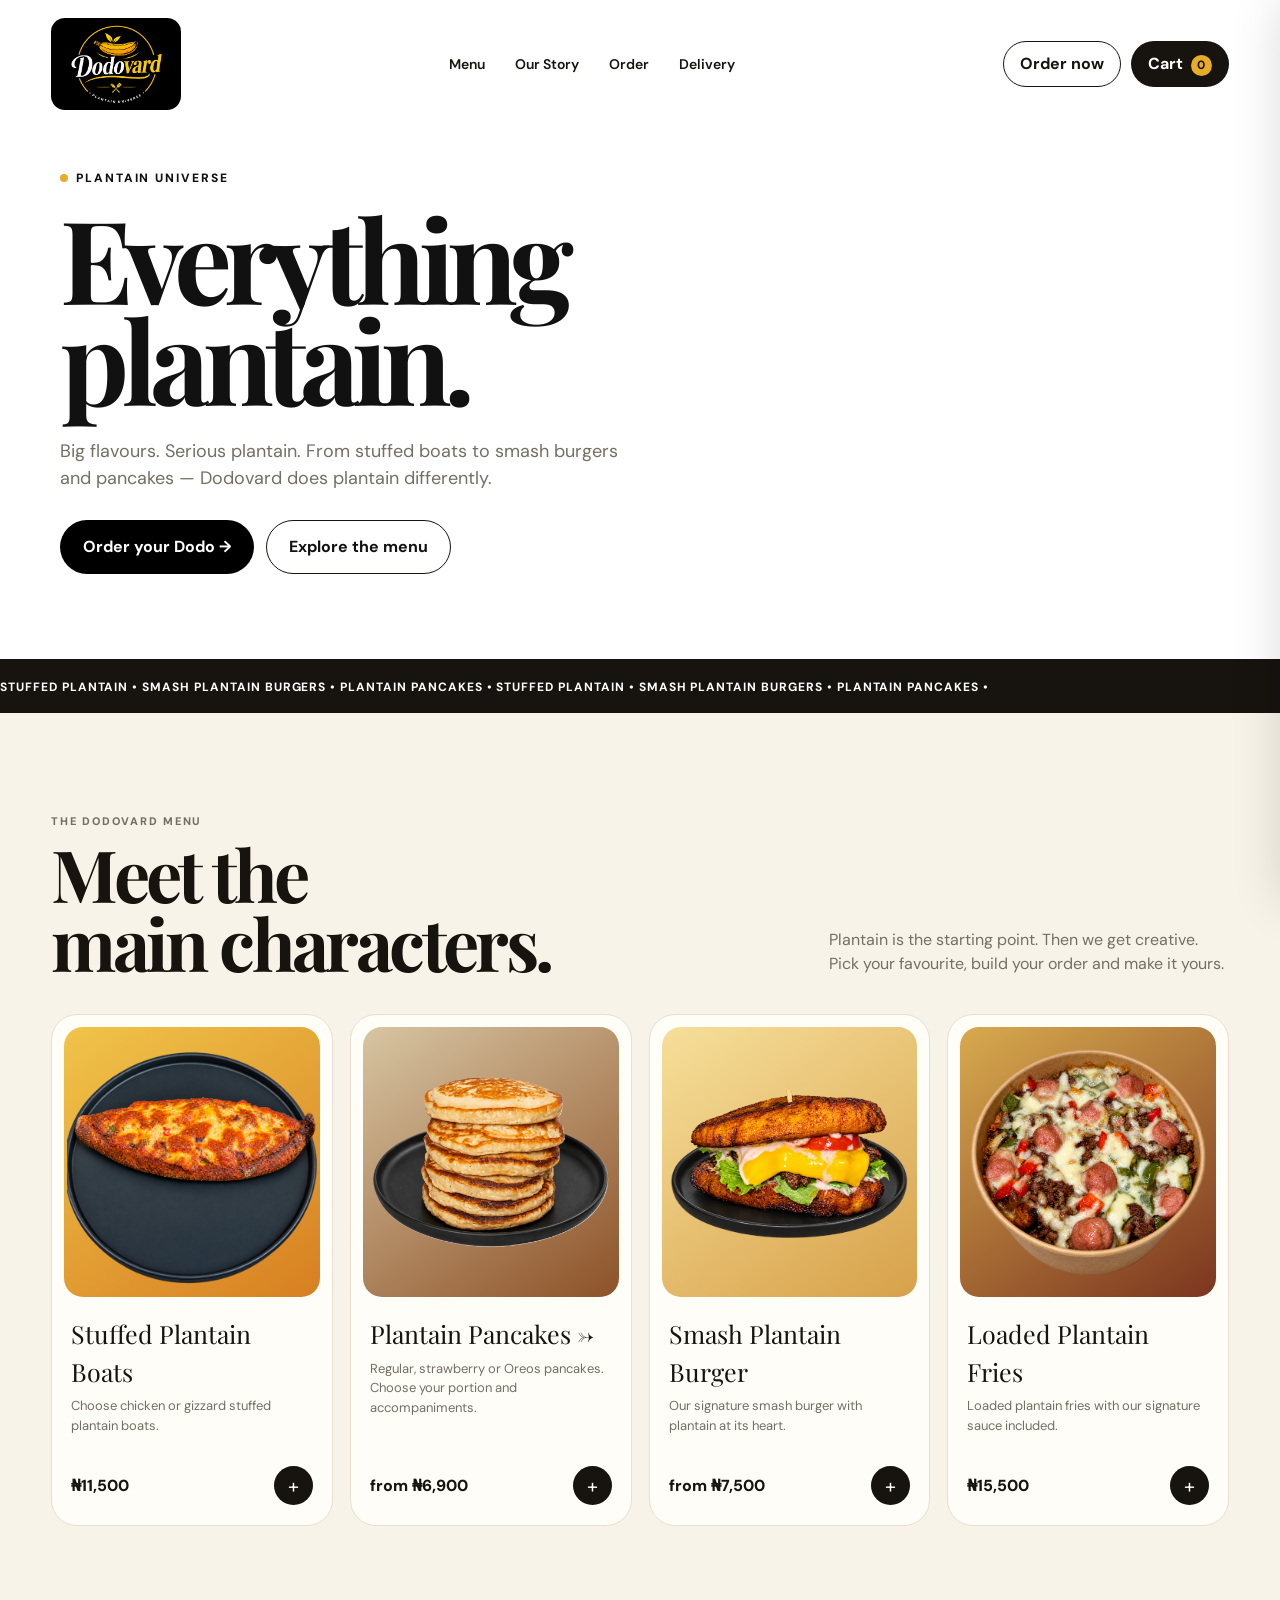
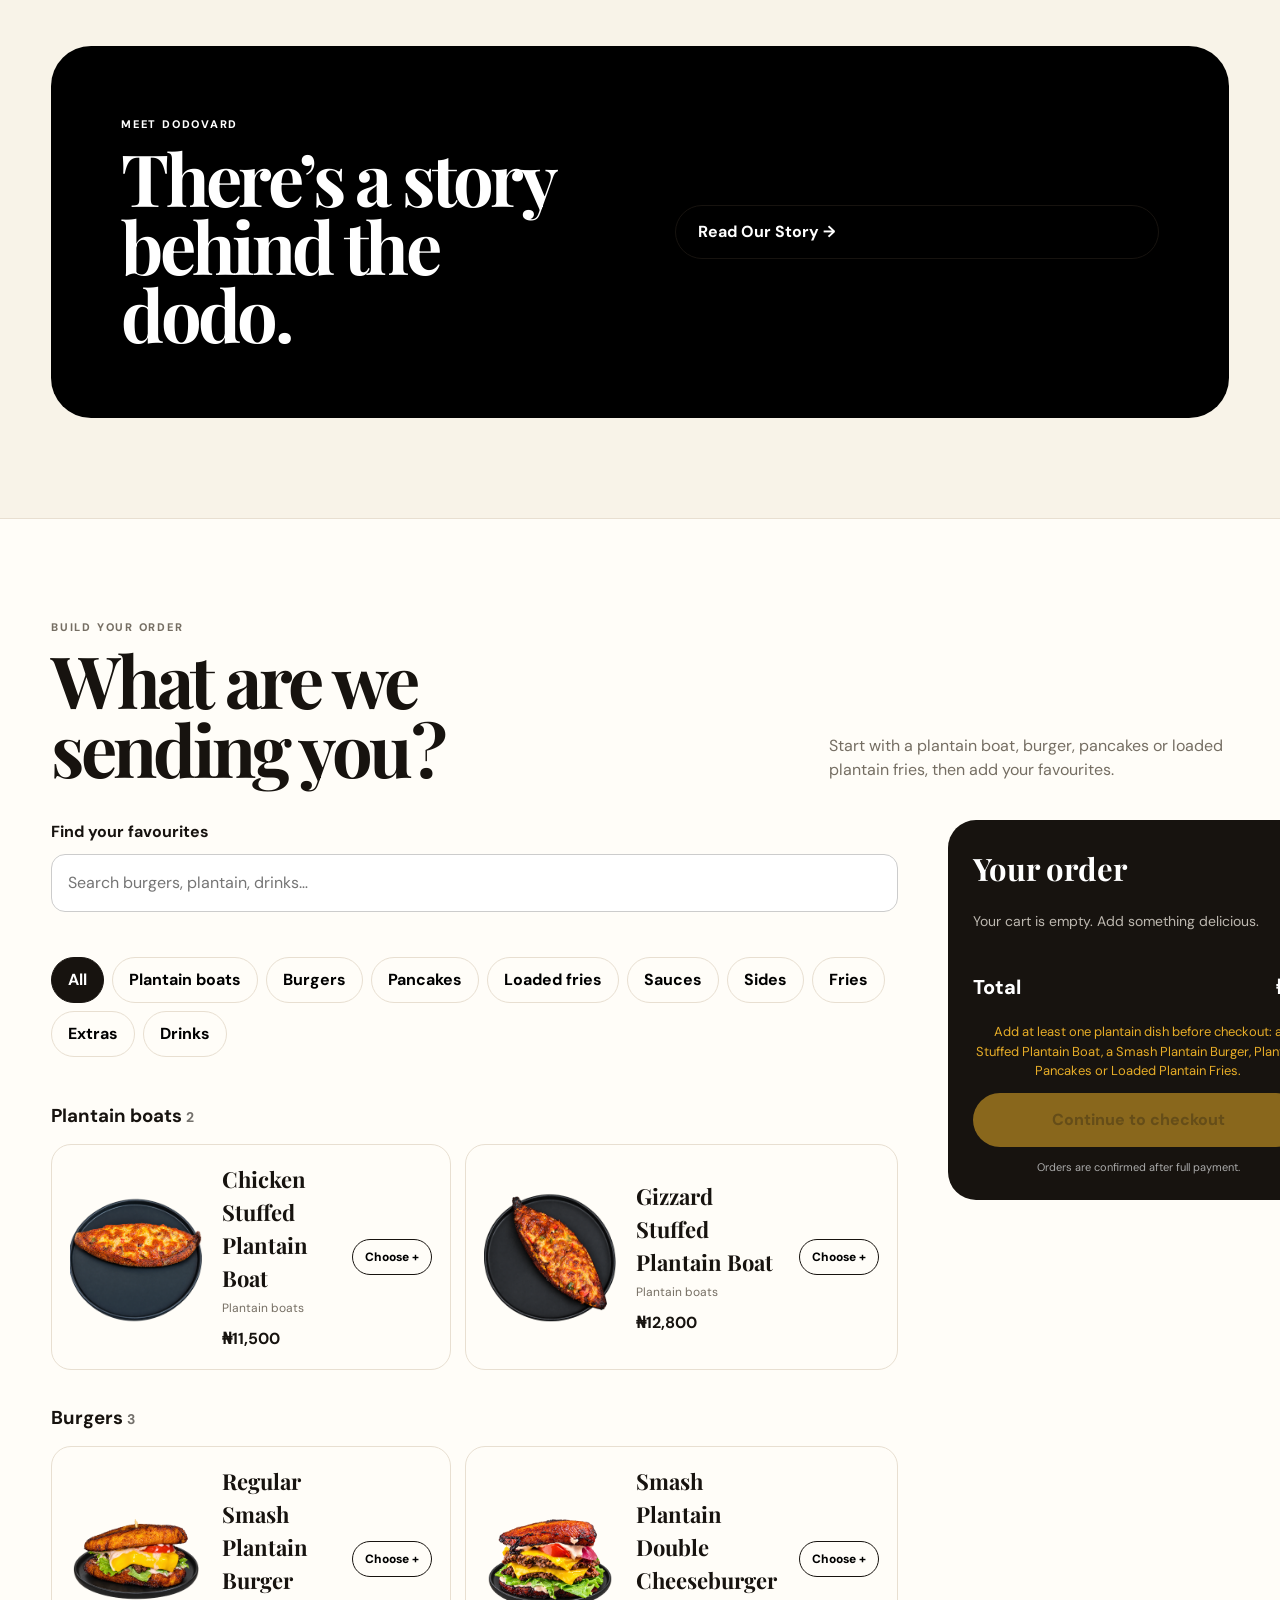
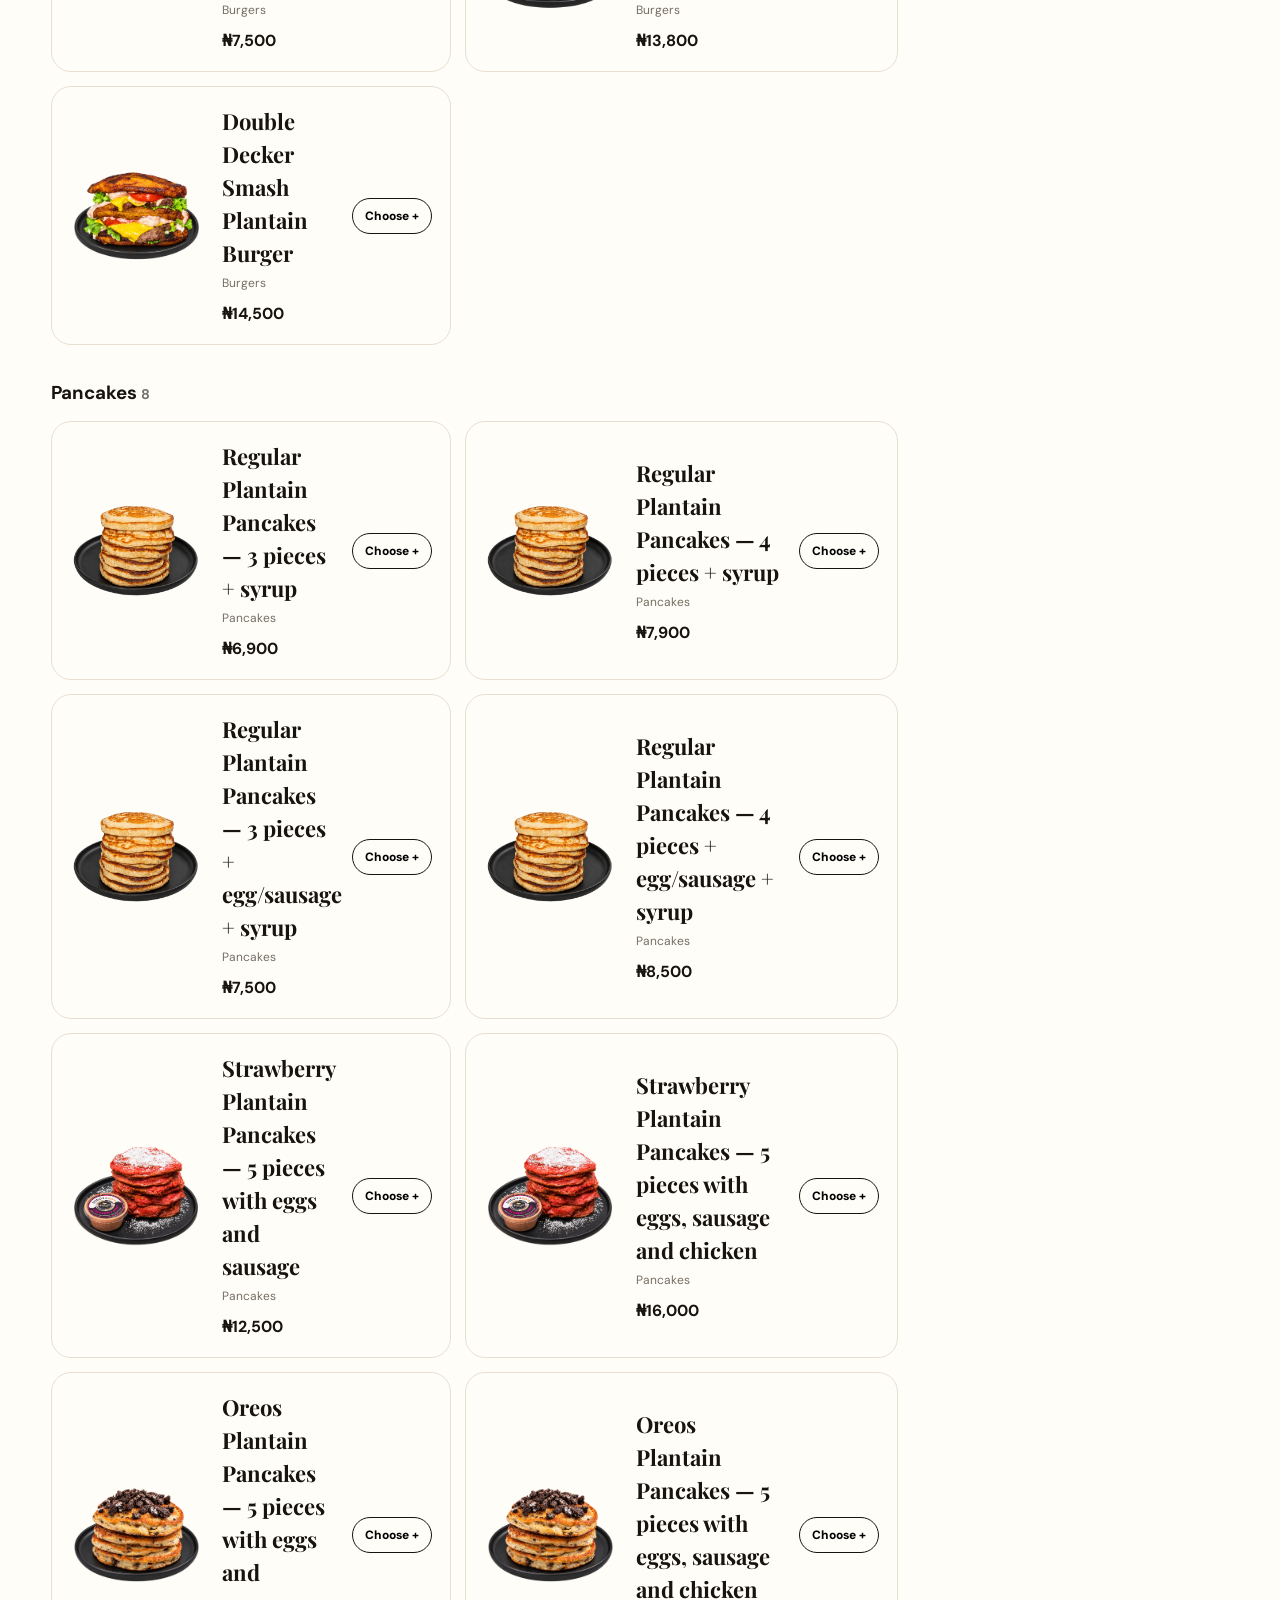
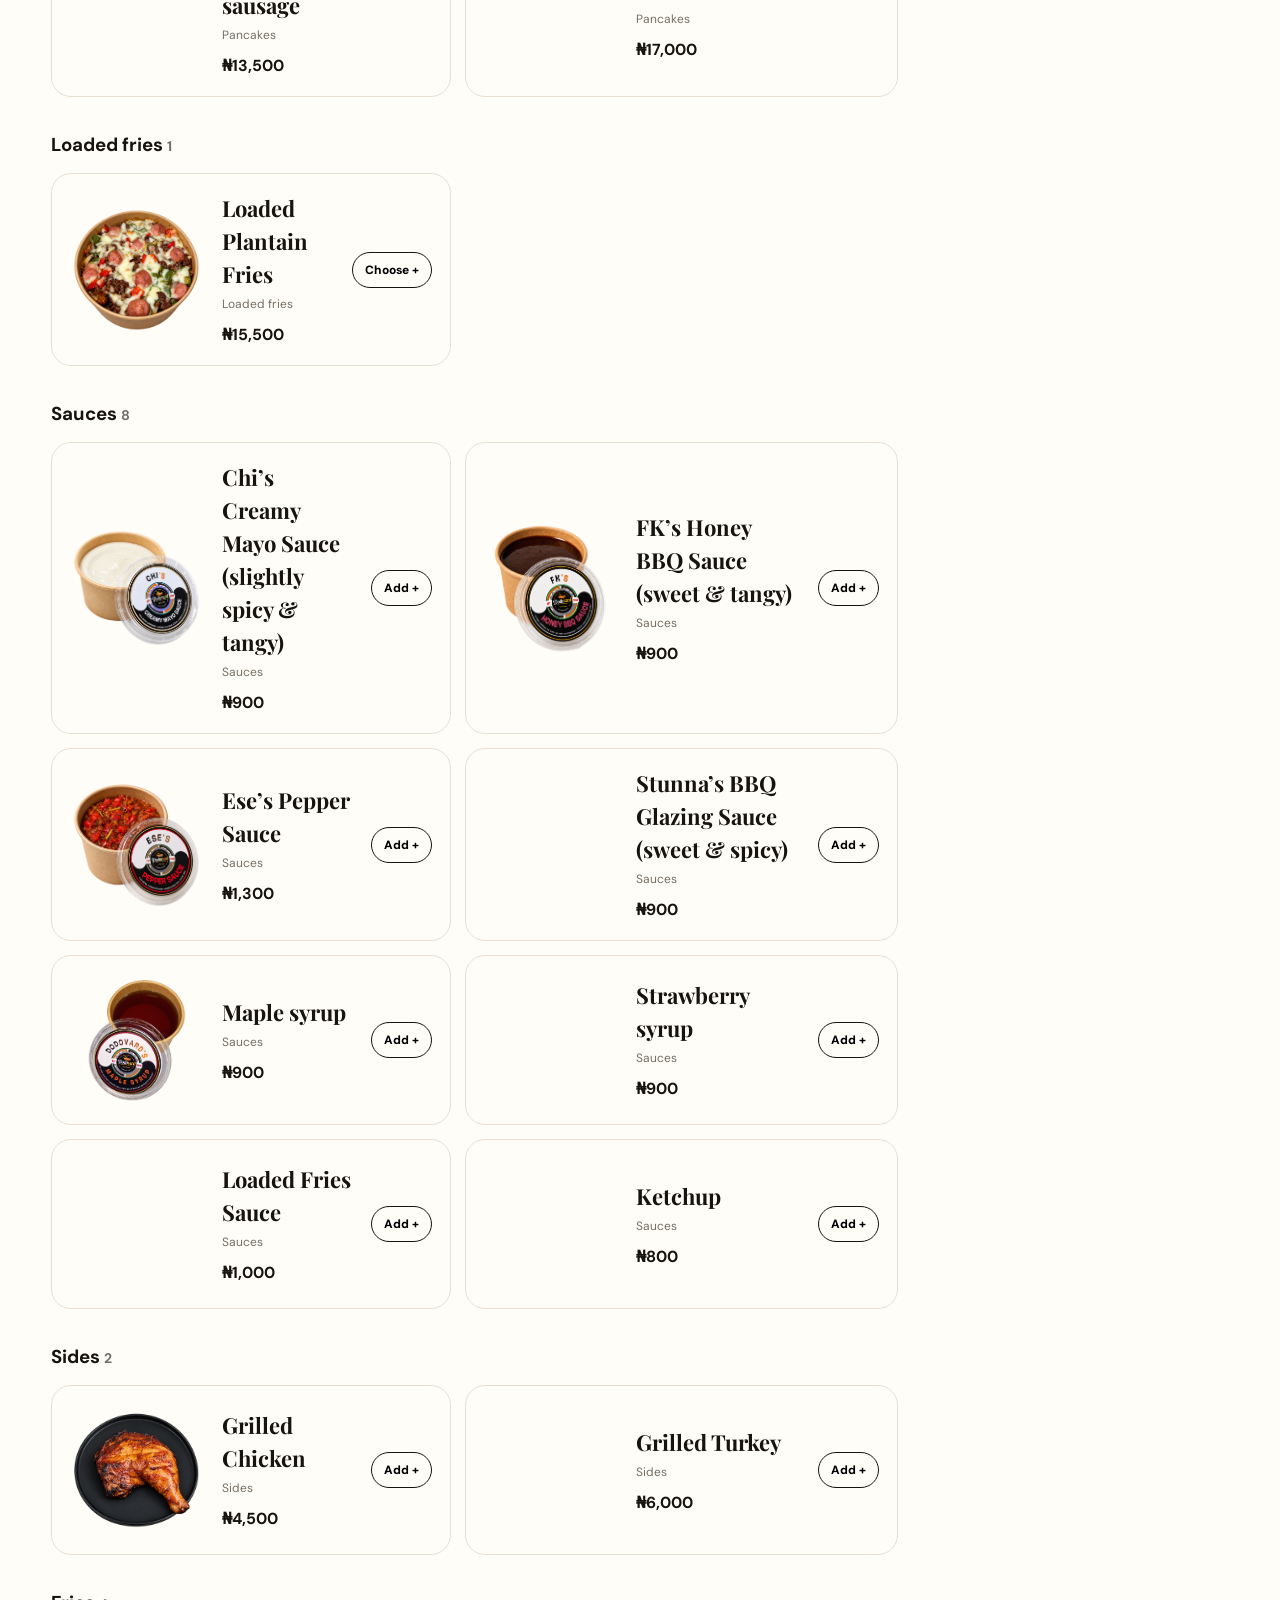
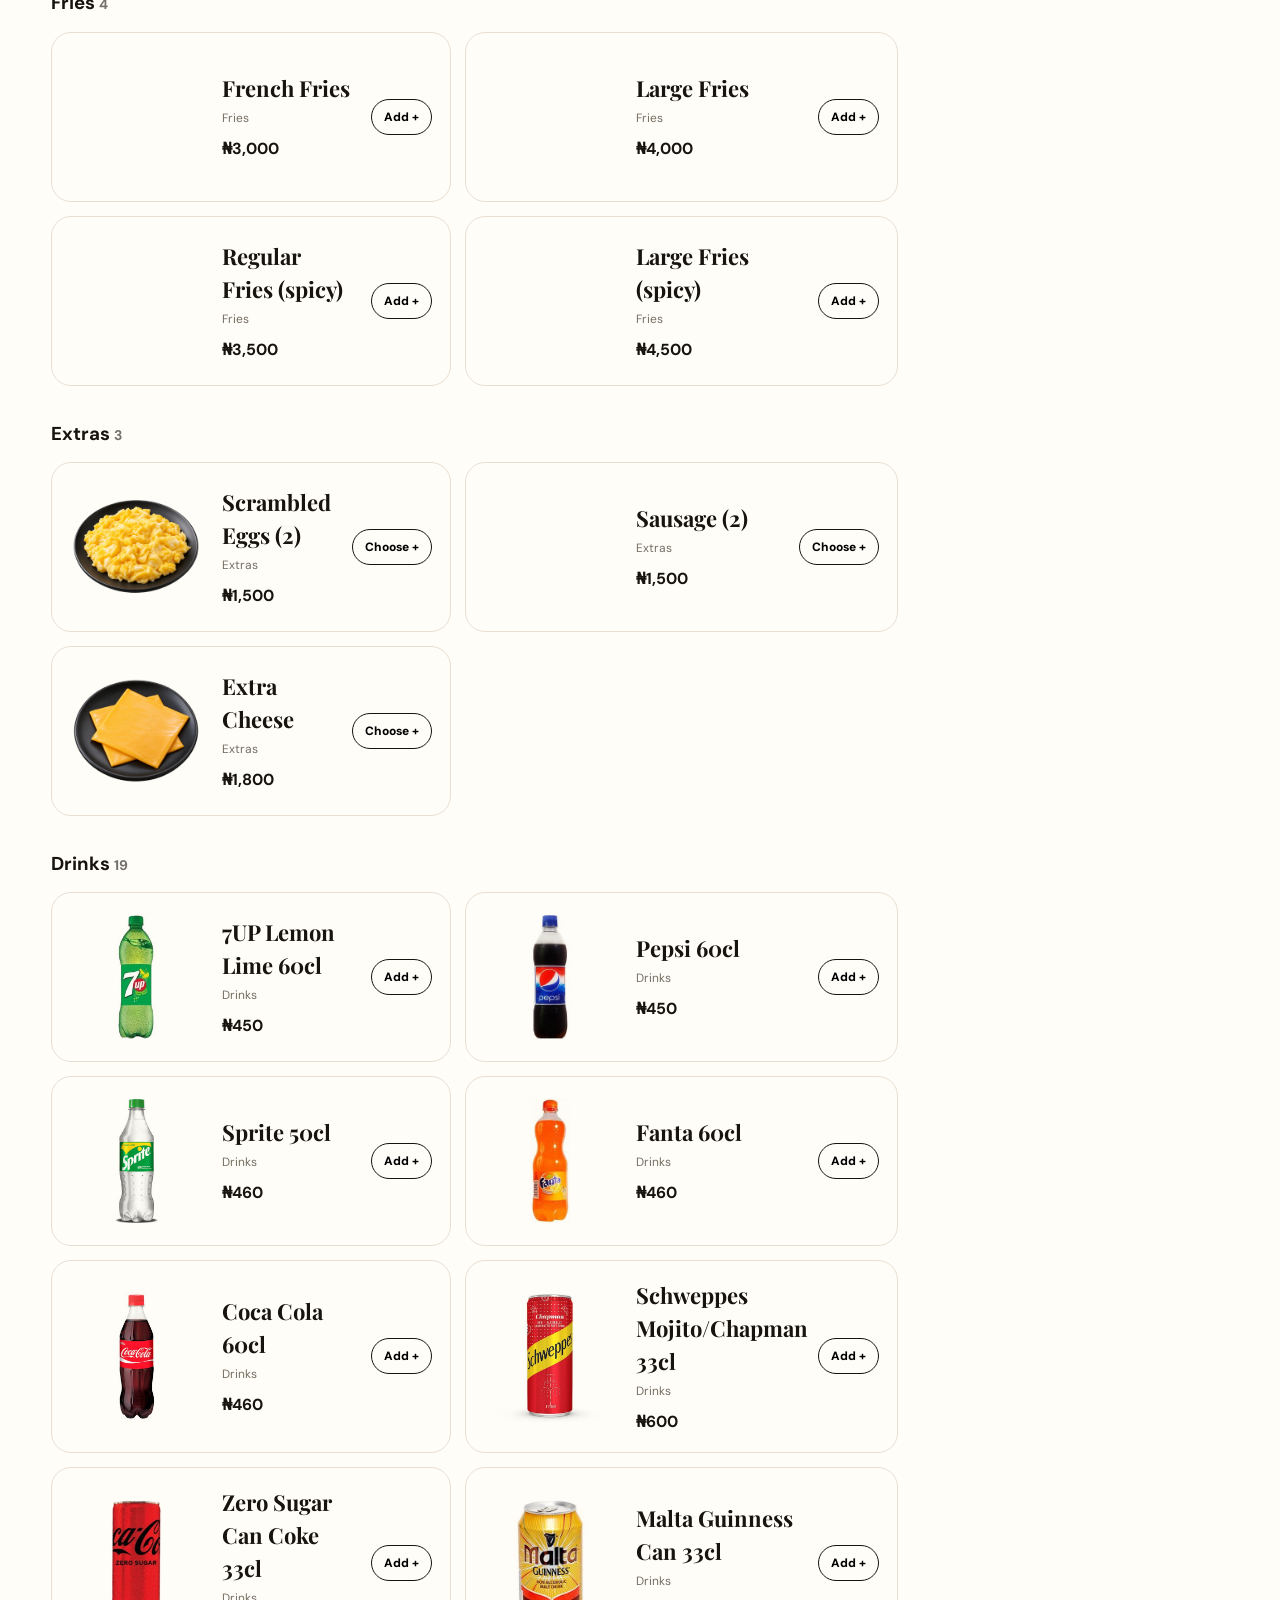
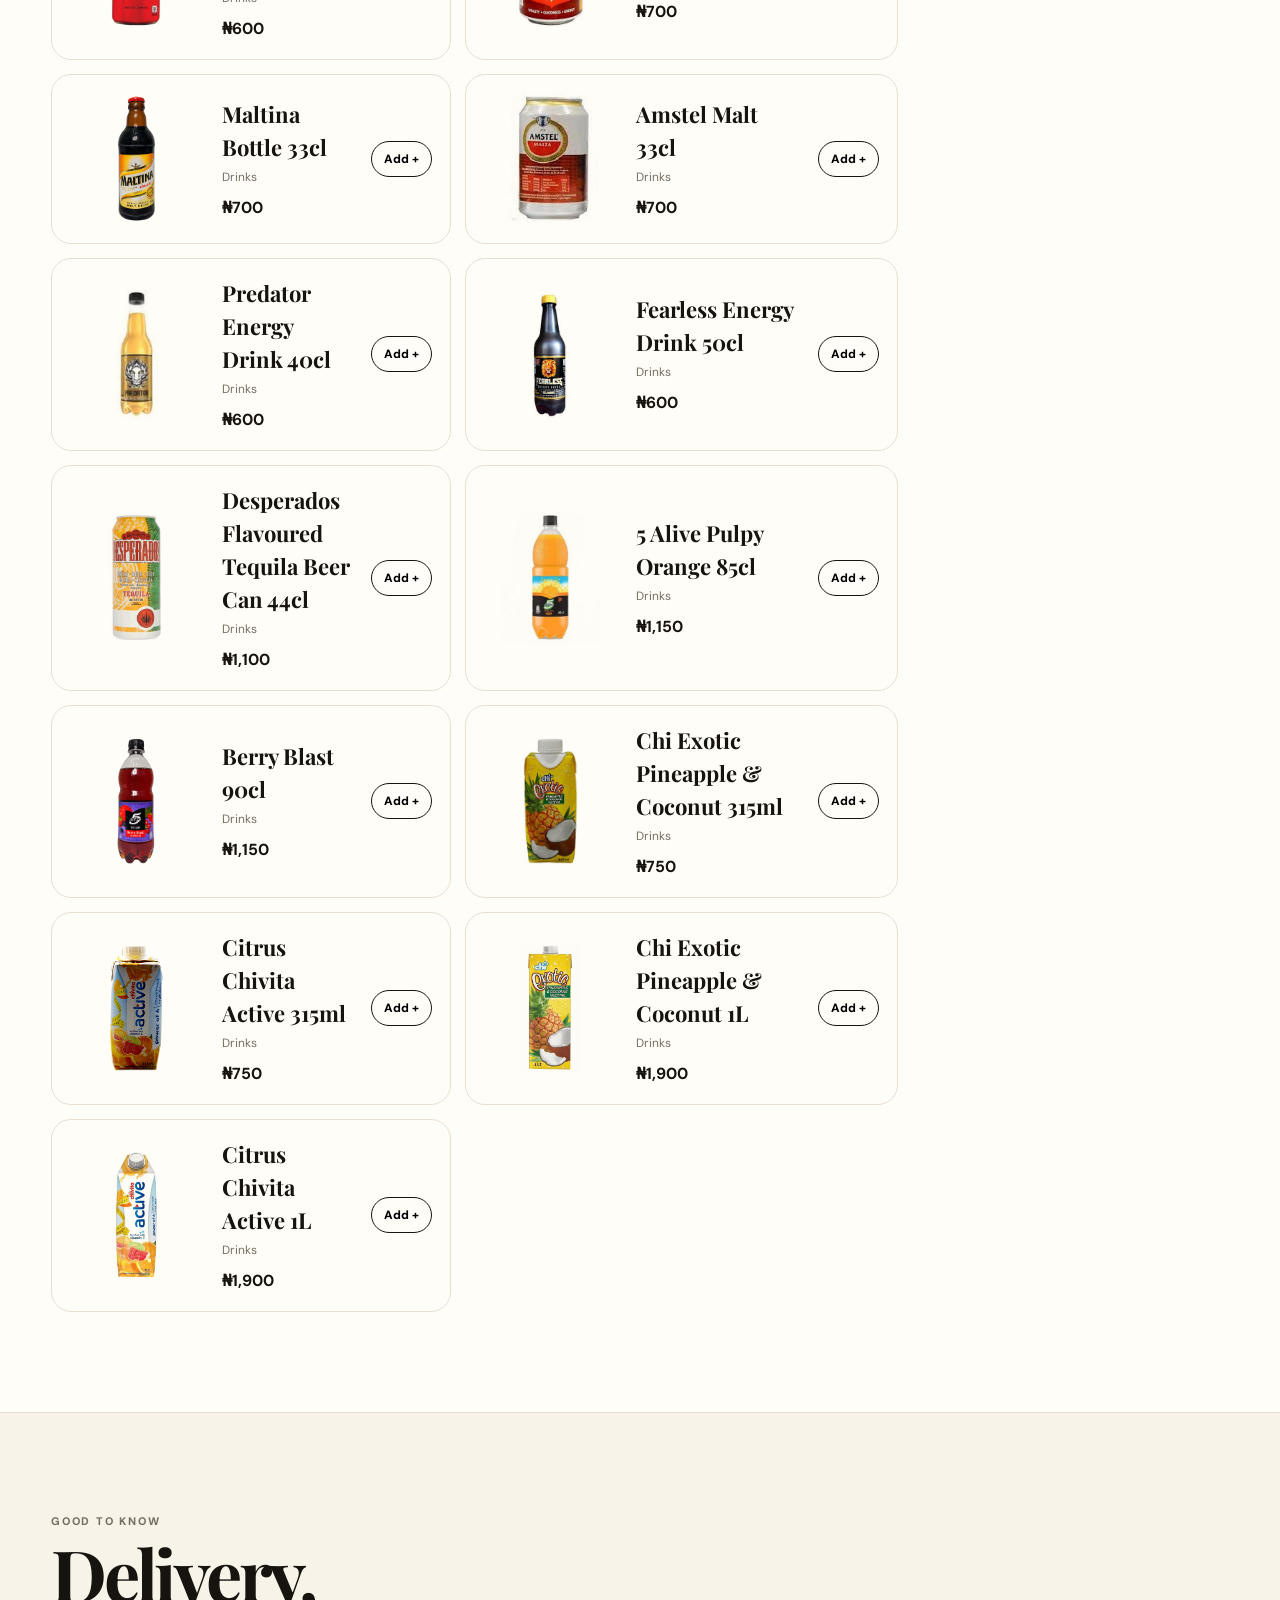
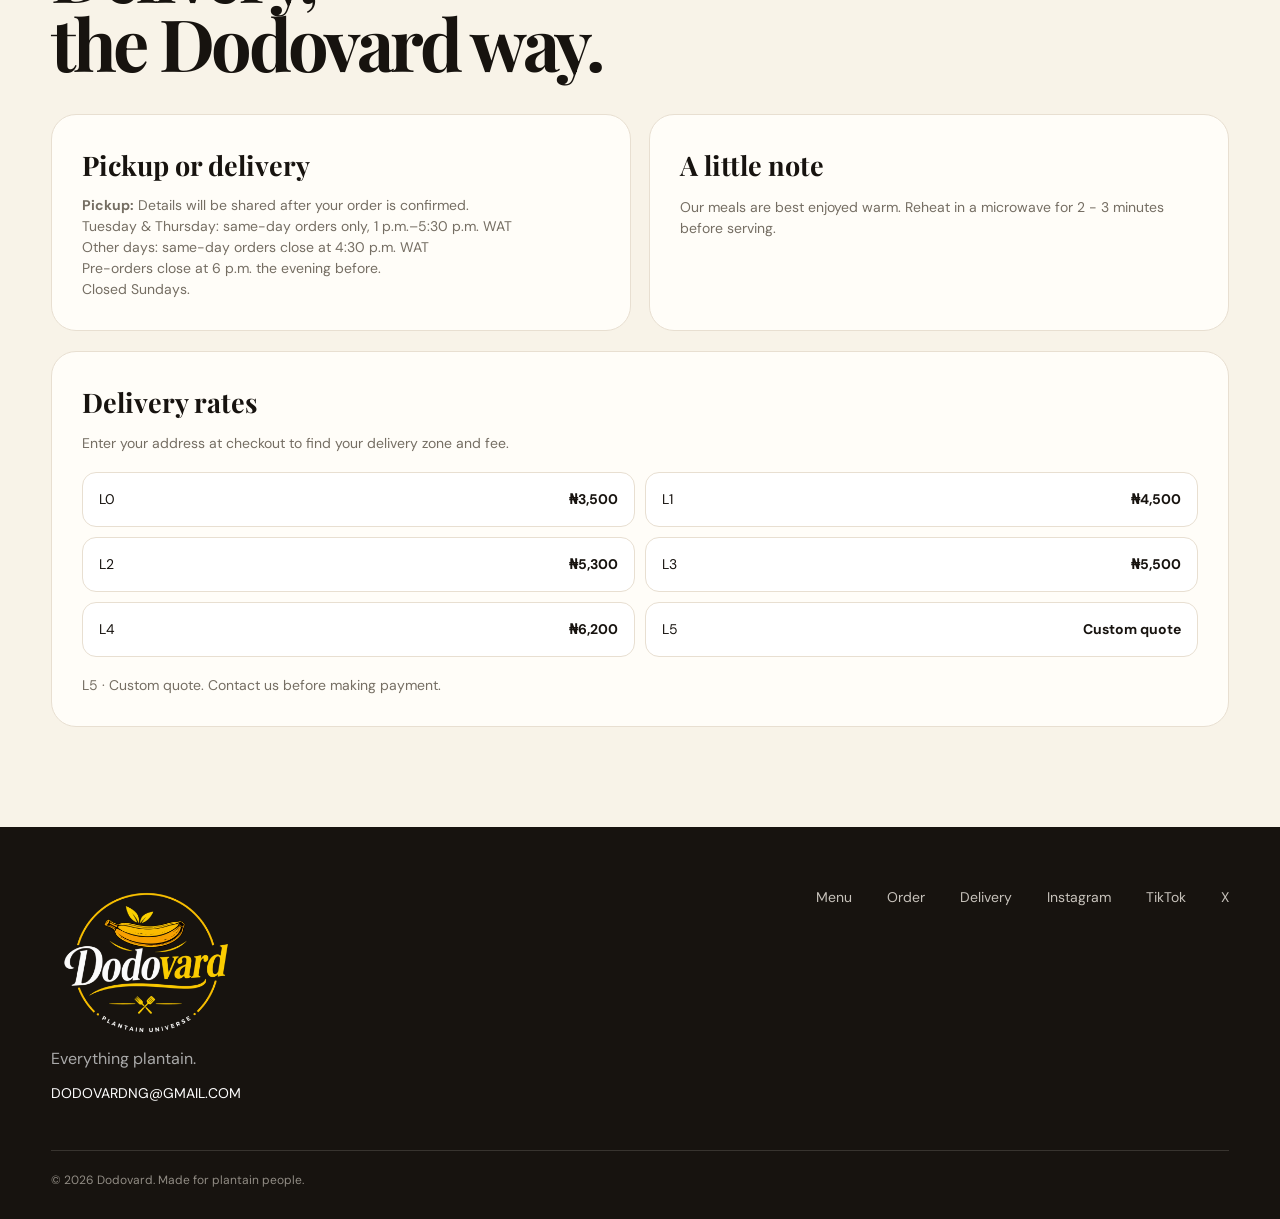
==== commit 86673f80: "Update ordering wording and move same-day cutoff to 4:30 p.m. WAT" ====
--- a/index.html
+++ b/index.html
@@ -1162,7 +1162,7 @@
           </div>
           <div class="delivery">
             <div class="info-card">
-              <h3>Pickup or delivery</h3><p><strong>Pickup:</strong> Details will be shared after your order is confirmed.</p><p><strong>Tuesday & Thursday</strong><br>Same-day orders only, from 1 p.m. to 5:30 p.m. No pre-orders for these days.</p><p style="margin-top:12px"><strong>Monday, Wednesday, Friday & Saturday</strong><br>Same-day orders close at 4:28 p.m. Pre-orders close at 6 p.m. the evening before. All times are Lagos time. Closed Sundays.</p>
+              <h3>Pickup or delivery</h3><p><strong>Pickup:</strong> Details will be shared after your order is confirmed.</p><p>Tuesday &amp; Thursday: same-day orders only, 1 p.m.–5:30 p.m. WAT<br>Other days: same-day orders close at 4:30 p.m. WAT<br>Pre-orders close at 6 p.m. the evening before.<br>Closed Sundays.</p>
             </div>
             <div class="info-card">
               <h3>A little note</h3>
@@ -1278,7 +1278,7 @@
           <label id="deliveryDateLabel" for="deliveryDateTrigger">Preferred pickup / delivery date</label>
           <input id="customerDay" type="hidden" value="" />
           <button id="deliveryDateTrigger" class="date-trigger" type="button" aria-haspopup="dialog" aria-controls="deliveryCalendar" aria-labelledby="deliveryDateLabel deliveryDateText" aria-describedby="deliveryDateNote deliveryDateError" onclick="openDeliveryCalendar()"><span id="deliveryDateText">Select delivery date</span><svg viewBox="0 0 24 24" fill="none" stroke="currentColor" stroke-width="1.8" aria-hidden="true"><rect x="3" y="5" width="18" height="16" rx="2"/><path d="M7 2v6M17 2v6M3 11h18"/></svg></button>
-          <small id="deliveryDateNote">Tuesday & Thursday: same-day only, 1 p.m.–5:30 p.m. Lagos time. Other days: same-day closes at 4:28 p.m.; pre-orders close at 6 p.m. the evening before. Closed Sundays.</small>
+          <small id="deliveryDateNote">Tuesday &amp; Thursday: same-day orders only, 1 p.m.–5:30 p.m. WAT<br>Other days: same-day orders close at 4:30 p.m. WAT<br>Pre-orders close at 6 p.m. the evening before.<br>Closed Sundays.</small>
           <span id="deliveryDateError" class="date-error" role="alert"></span>
           <label for="paymentReference">Sender’s name</label
           ><input
@@ -1304,7 +1304,7 @@
       <div class="calendar-navigation"><button type="button" id="previousDeliveryMonth" aria-label="Previous month" onclick="changeDeliveryMonth(-1)">←</button><h4 id="deliveryMonthLabel" aria-live="polite"></h4><button type="button" aria-label="Next month" onclick="changeDeliveryMonth(1)">→</button></div>
       <div class="calendar-weekdays" aria-hidden="true"><span>Sun</span><span>Mon</span><span>Tue</span><span>Wed</span><span>Thu</span><span>Fri</span><span>Sat</span></div>
       <div id="deliveryCalendarDays" class="calendar-days" role="group" aria-labelledby="deliveryMonthLabel"></div>
-      <p id="calendarNote" class="calendar-note">Tuesday & Thursday are available only on the day, from 1 p.m. to 5:30 p.m. Lagos time. No pre-orders for those days. Other days: same-day closes at 4:28 p.m.; next-day pre-orders close at 6 p.m. Closed Sundays.</p>
+      <p id="calendarNote" class="calendar-note">Tuesday &amp; Thursday: same-day orders only, 1 p.m.–5:30 p.m. WAT<br>Other days: same-day orders close at 4:30 p.m. WAT<br>Pre-orders close at 6 p.m. the evening before.<br>Closed Sundays.</p>
     </dialog>
 
     <dialog id="itemOptions" aria-labelledby="optionTitle">
@@ -1325,7 +1325,7 @@
         <button class="primary" id="optionAdd" type="submit">Add to order</button>
       </form>
     </dialog>
-    <script src="order-config.js?v=pickup-details-1"></script>
+    <script src="order-config.js?v=schedule-430-1"></script>
     <script>
       function saucePhoto(n) {
         if(n==='Maple syrup') return 'dodovard_food_images/sauces/maple-syrup-cutout-v3.png';
@@ -1582,7 +1582,7 @@
         }
         document.getElementById('itemOptions').close();
       }
-      const plantainOrderMessage='Add at least one plantain dish before checkout: a plantain boat, burger, pancakes or loaded plantain fries.';
+      const plantainOrderMessage='Add at least one plantain dish before checkout: a Stuffed Plantain Boat, a Smash Plantain Burger, Plantain Pancakes or Loaded Plantain Fries.';
       function hasPlantainDish() {
         return cart.some(item=>item.q>0 && ['boats','burgers','pancakes','loaded'].includes(item.c));
       }
@@ -1676,7 +1676,7 @@
         const input=document.getElementById('customerDay');
         if(input.value && !allowedDeliveryDate(input.value)) {
           input.value='';
-          document.getElementById('deliveryDateError').textContent='That date is no longer available. Please choose another date. Tuesday and Thursday accept same-day orders only, 1 p.m.–5:30 p.m. Lagos time.';
+          document.getElementById('deliveryDateError').textContent='That date is no longer available. Please choose another date. '+Dodovard.scheduleNote;
           document.getElementById('deliveryDateTrigger').setAttribute('aria-invalid','true');
         }
         document.getElementById('deliveryDateText').textContent=input.value?deliveryDateLabel(input.value):'Select delivery date';
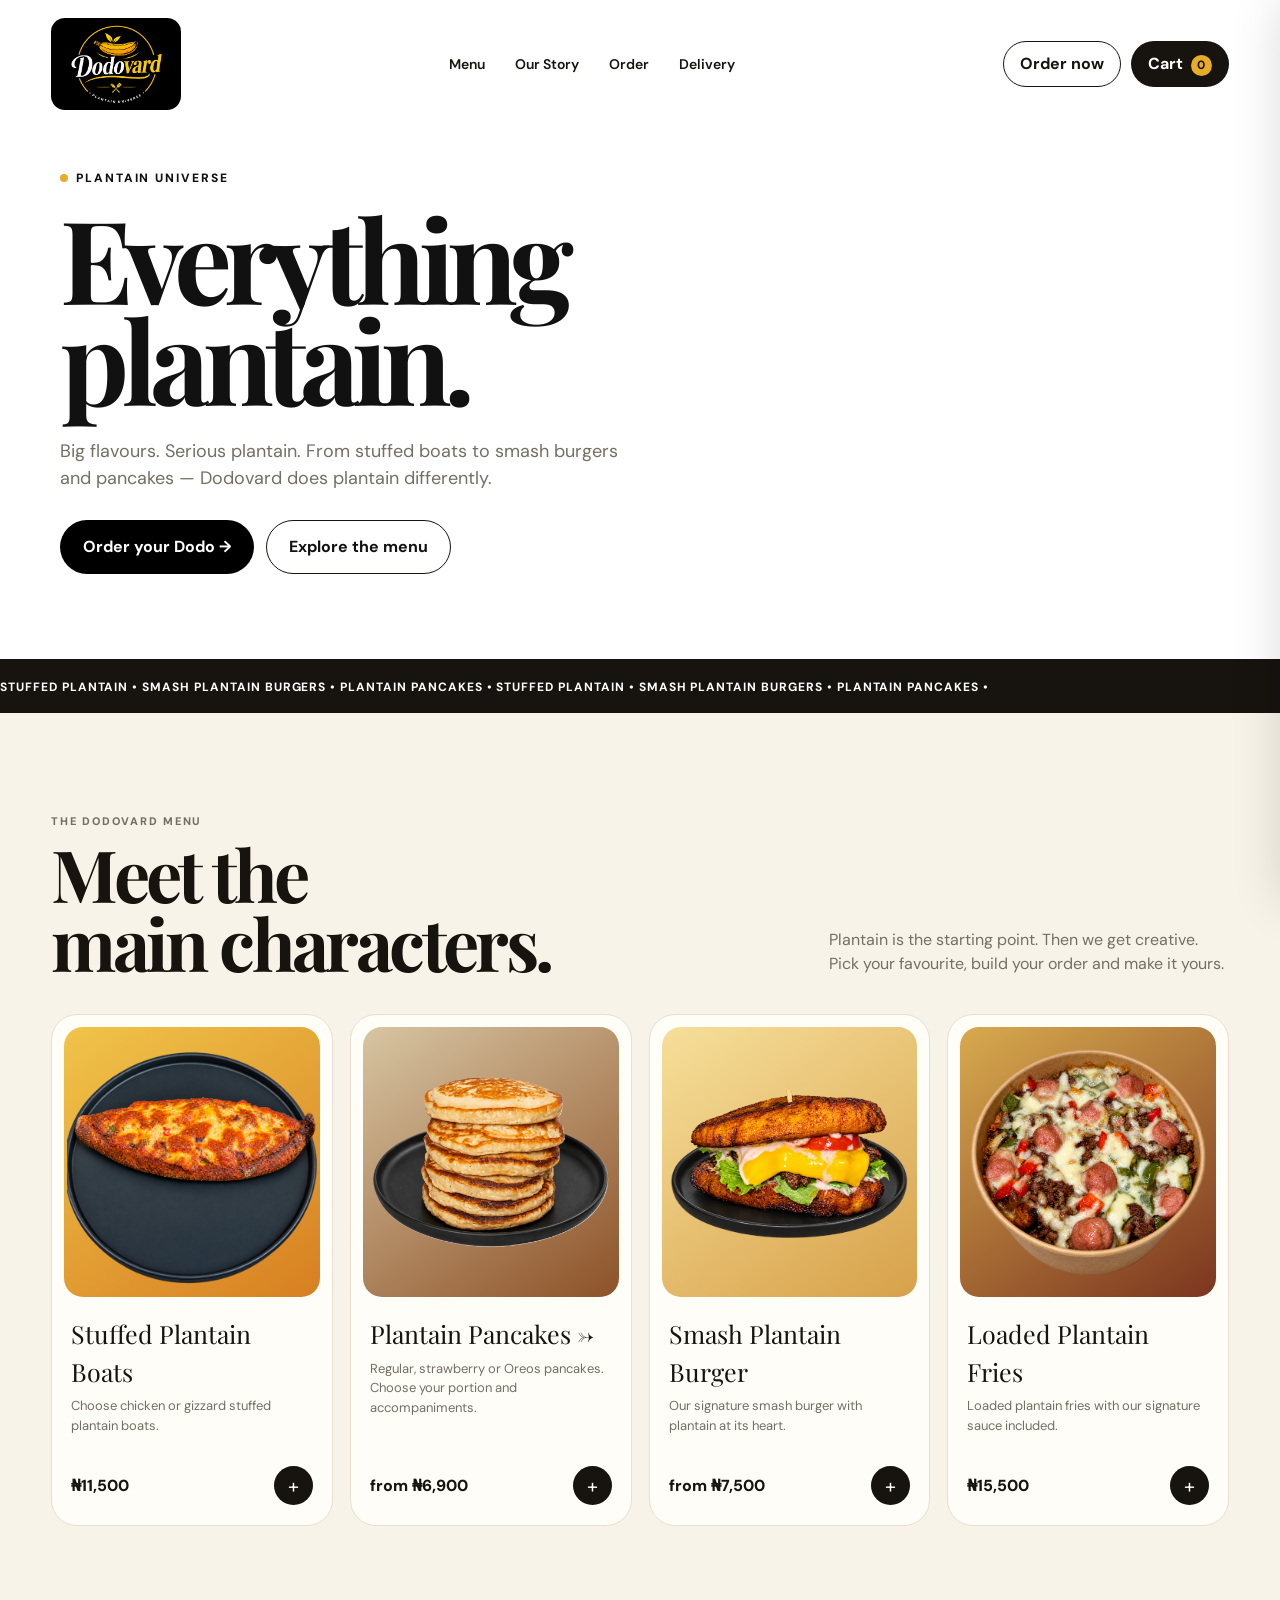
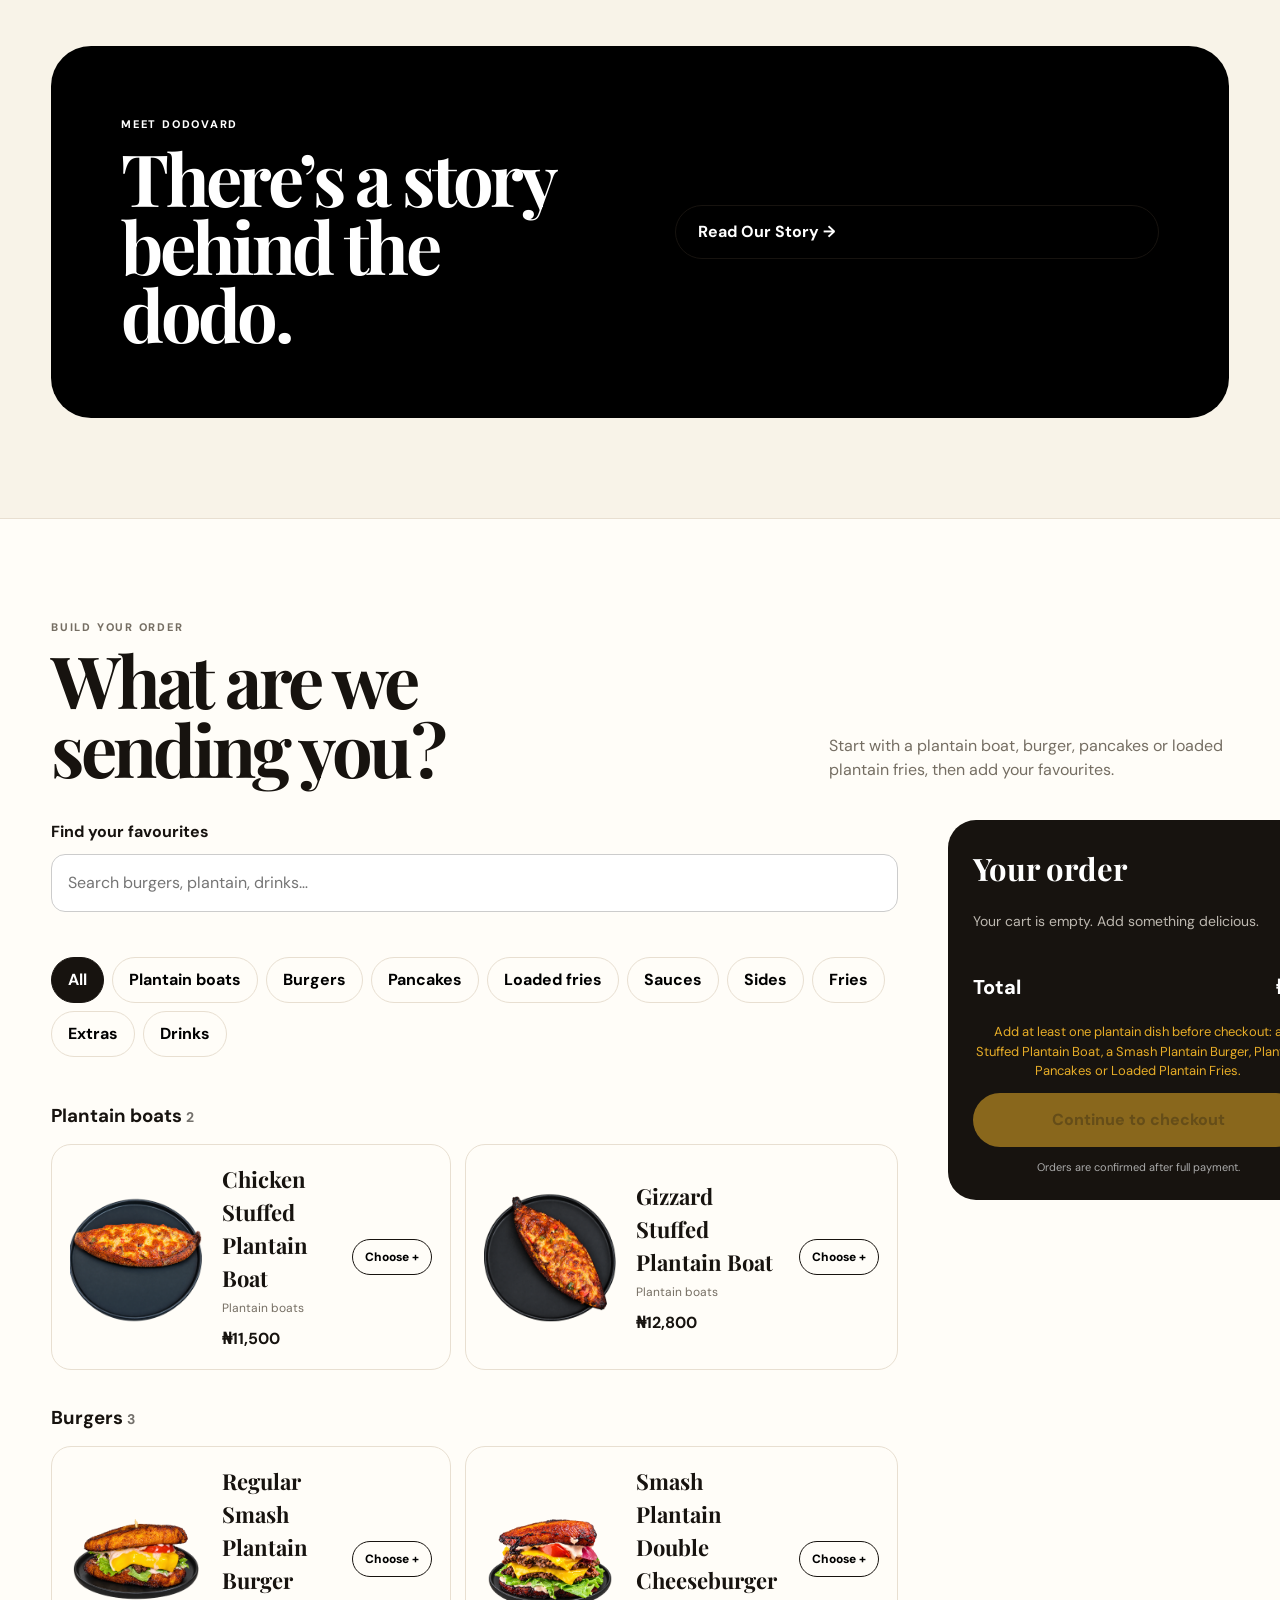
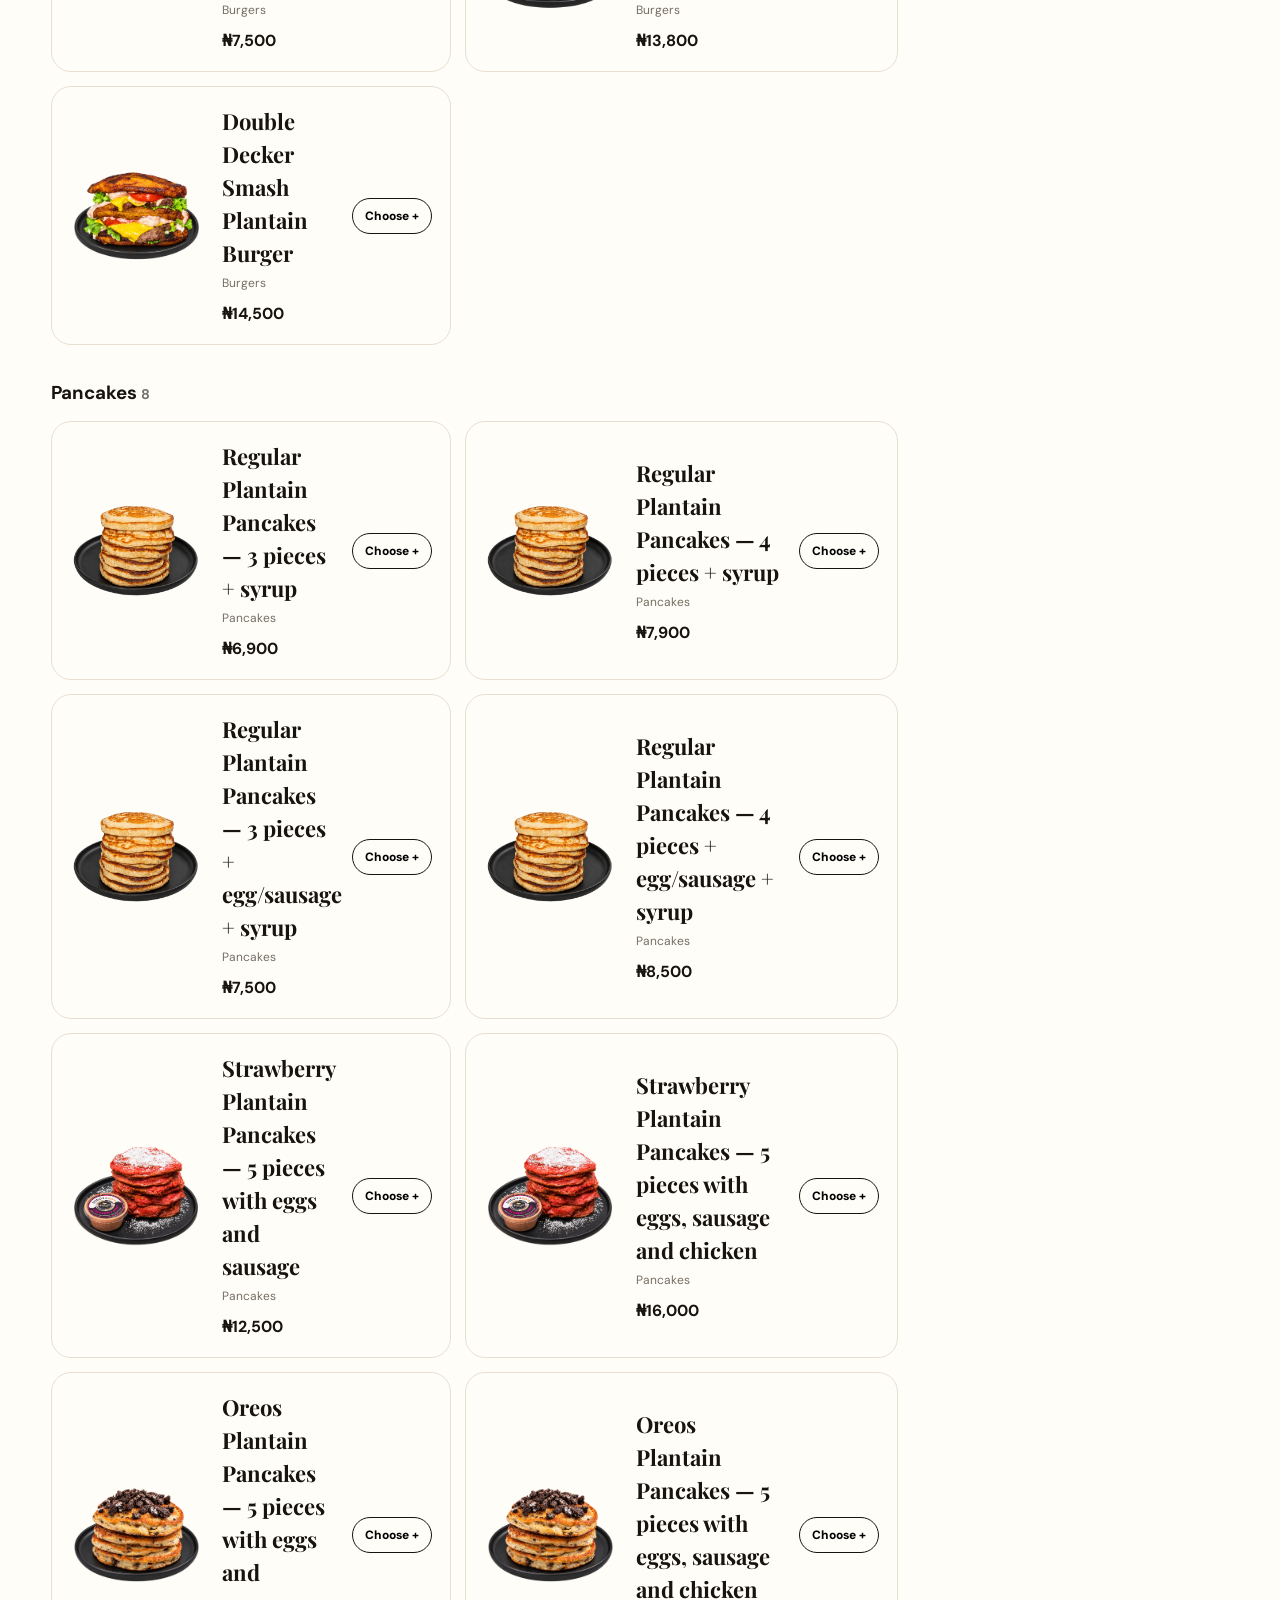
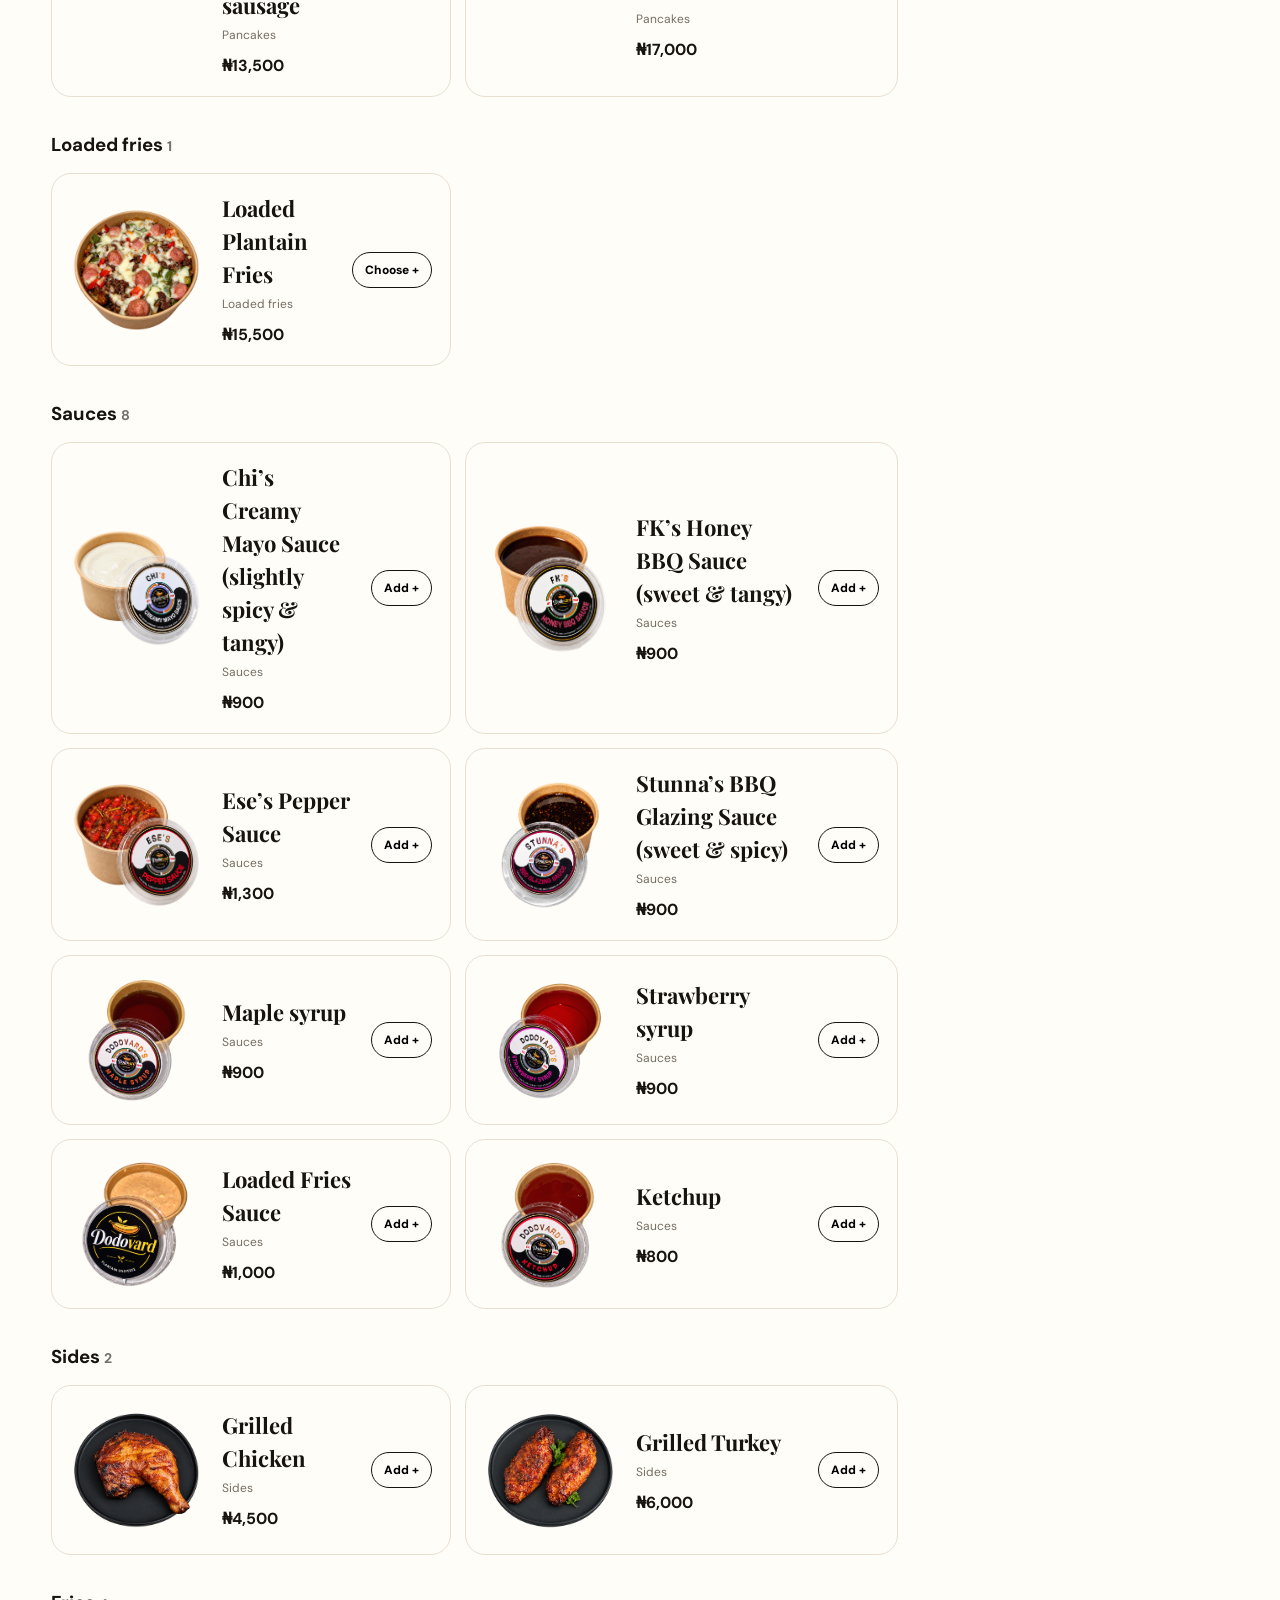
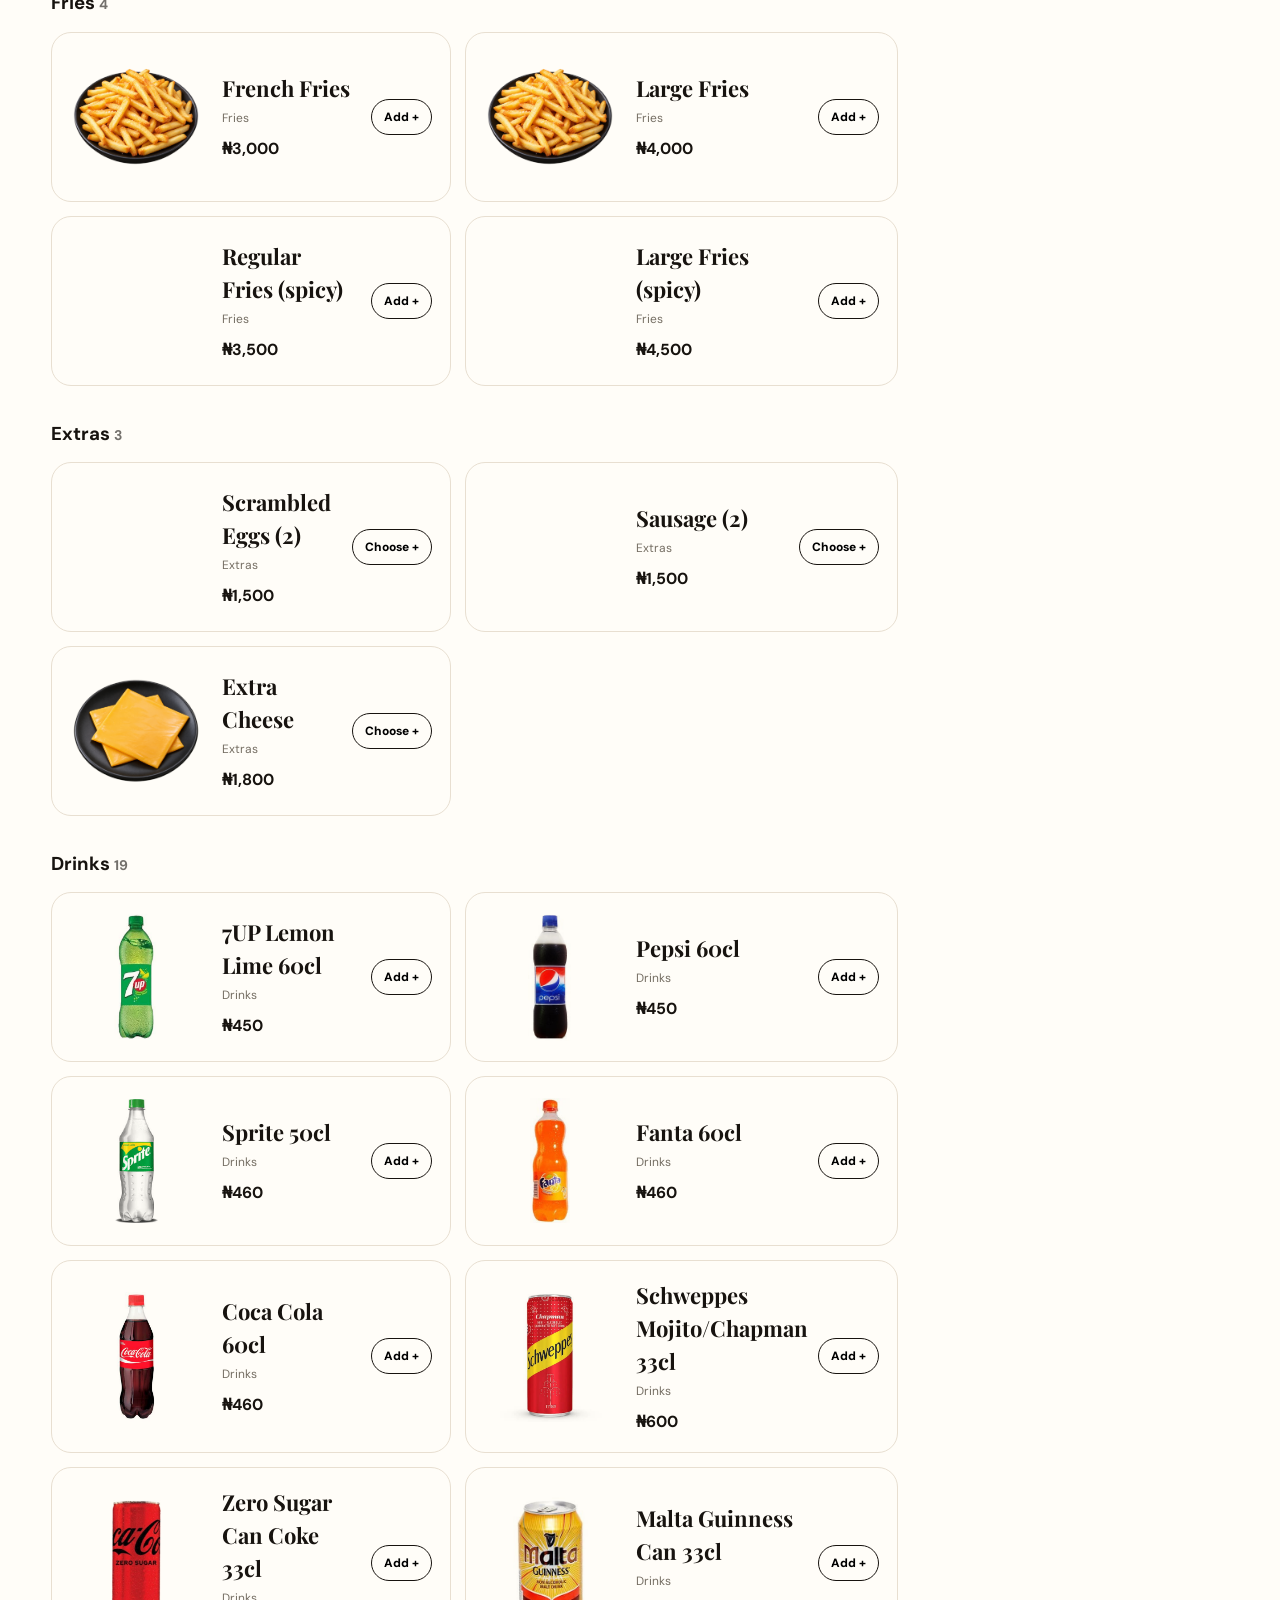
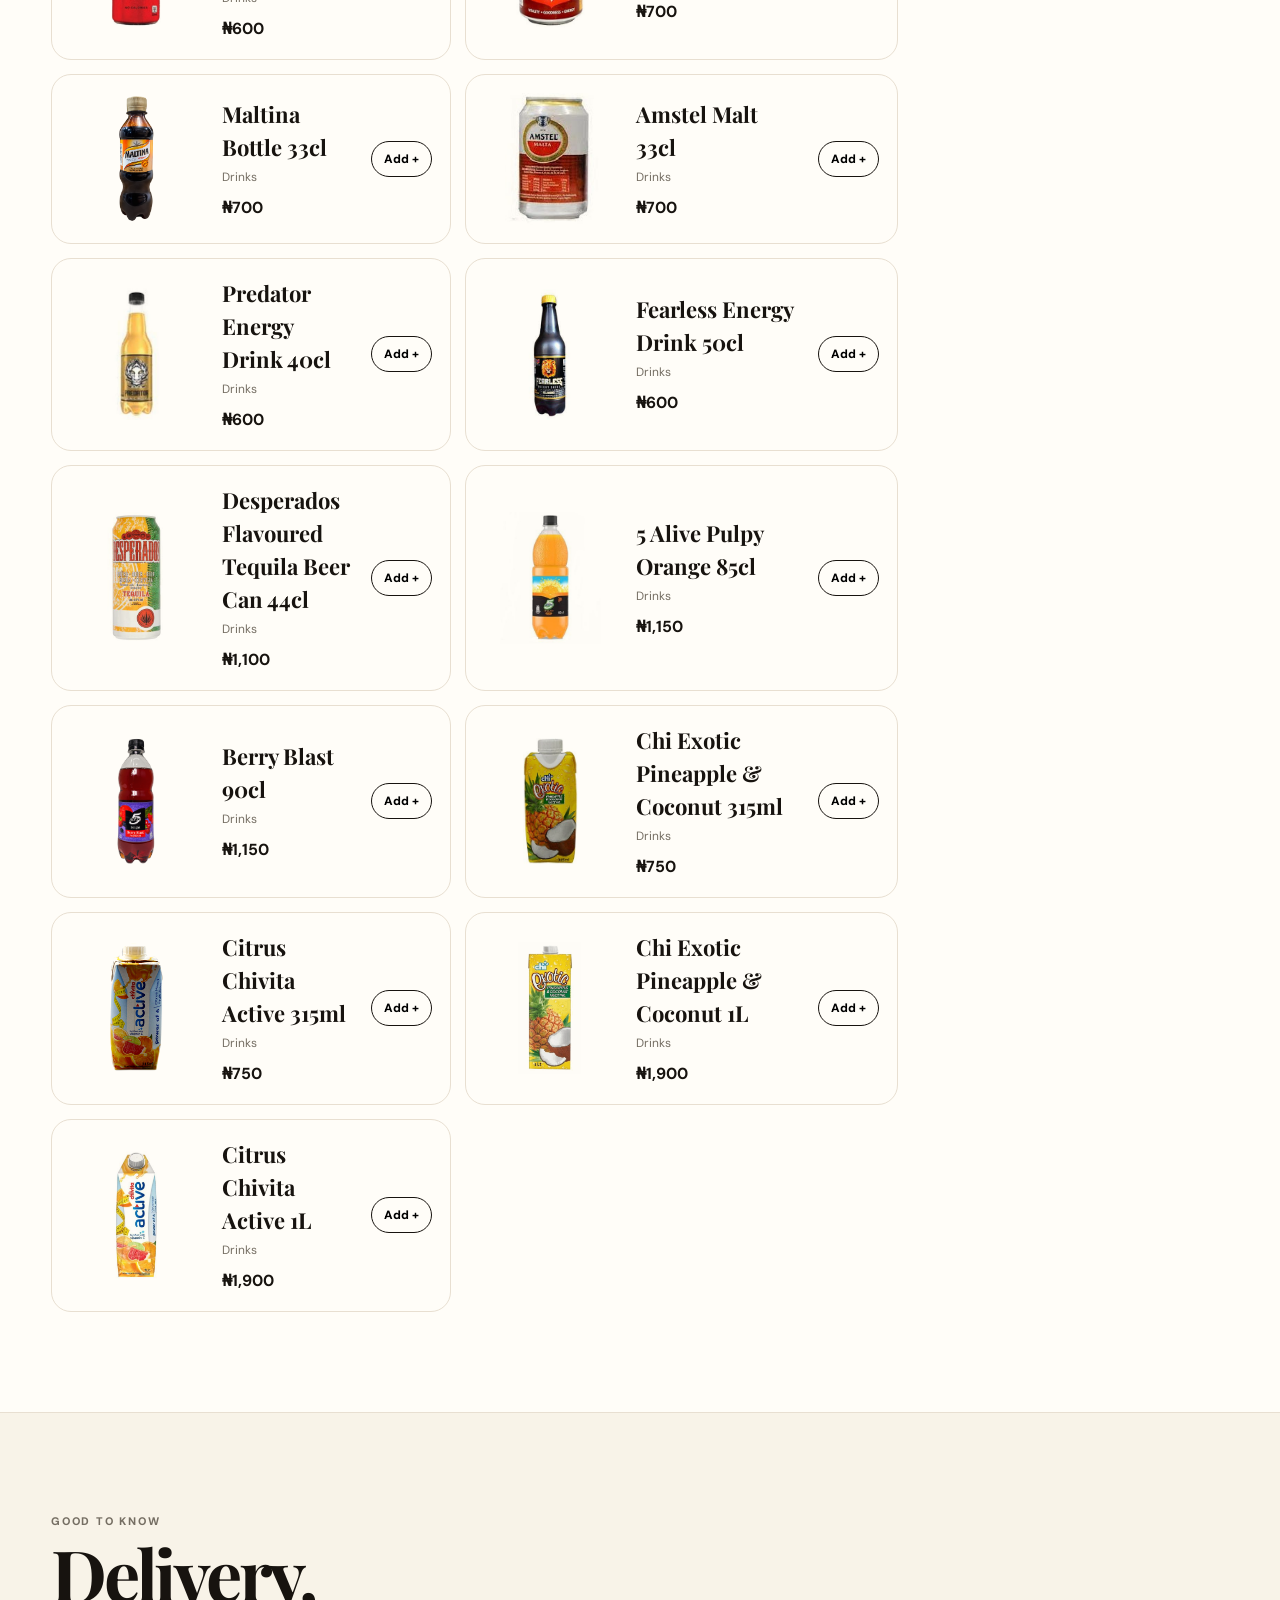
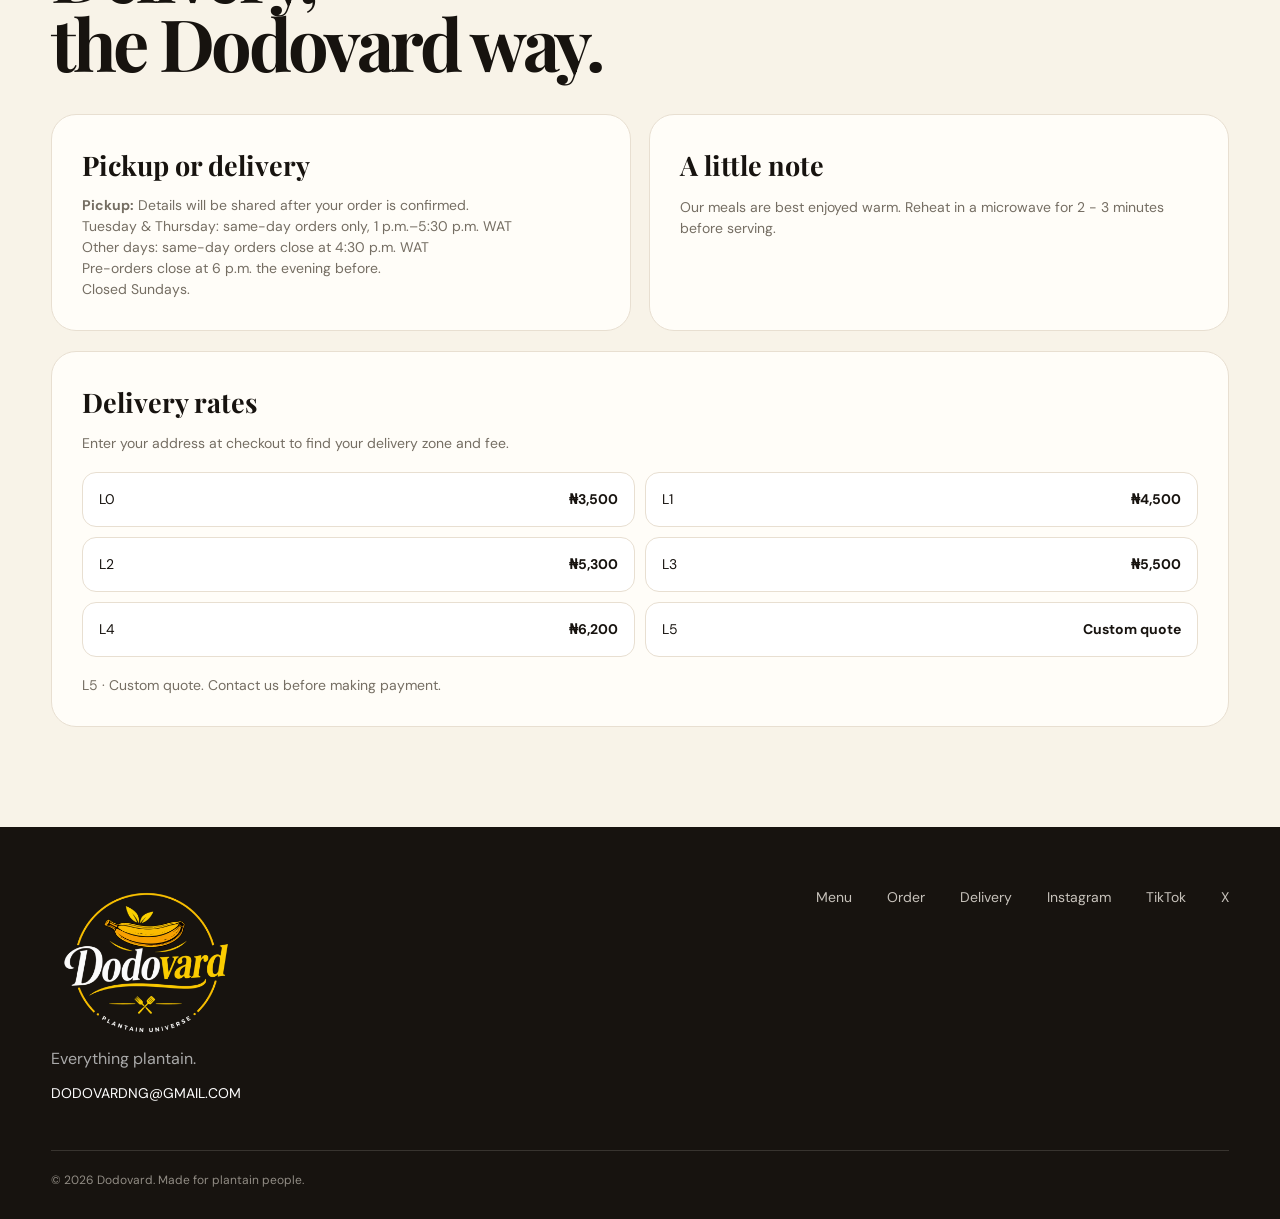
==== commit ee2b0af9: "Replace Maltina photo with transparent bottle image" ====
--- a/index.html
+++ b/index.html
@@ -1341,6 +1341,7 @@
       const photoGeometry={"dodovard_food_images/menu/french-fries.png": [95.912, 95.912, 2.006, 1.432], "dodovard_food_images/menu/sausage.png": [97.904, 97.904, 1.048, 0.814], "dodovard_food_images/menu/extra-cheese.png": [98.806, 98.806, 0.557, -0.743], "dodovard_food_images/menu/scrambled-eggs.png": [96.858, 96.858, 1.532, 1.185], "dodovard_food_images/menu/strawberry-pancakes-cutout.png": [94.452, 94.452, 2.699, 2.51], "dodovard_food_images/menu/gizzard-boat-cutout.png": [96.699, 96.699, 1.458, 2.653], "dodovard_food_images/menu/double-decker-burger-cutout.png": [94.68, 94.68, 2.622, 0.131], "dodovard_food_images/menu/regular-burger-cutout.png": [94.908, 94.908, 2.47, -0.86], "dodovard_food_images/menu/oreos-pancakes-cutout.png": [94.908, 94.908, 2.546, -0.254], "dodovard_food_images/menu/loaded-plantain-fries.png": [96.383, 96.383, 1.924, -0.151], "dodovard_food_images/stuffed-plantain-boats.png": [156.926, 221.96, -21.749, -38.174], "dodovard_food_images/7-removed-bg.png": [157.483, 222.749, -27.851, -64.214], "dodovard_food_images/6-removed-bg.png": [186.418, 263.675, -45.912, -44.066], "dodovard_food_images/sauces/fks-honey-bbq-cutout.png": [114.889, 114.889, -7.215, -8.727], "dodovard_food_images/sauces/chis-mayo-cutout.png": [116.02, 116.02, -8.843, -10.693], "dodovard_food_images/sauces/eses-pepper-cutout.png": [113.89, 113.89, -7.989, -9.215], "dodovard_food_images/sauces/stunnas-bbq-cutout.png": [108.442, 108.442, -3.097, -6.167], "dodovard_food_images/products/7up.png": [109.049, 109.049, -4.524, -4.197], "dodovard_food_images/products/5-alive-orange.png": [112.575, 112.575, -6.006, -8.539], "dodovard_food_images/products/fearless.png": [108.671, 108.671, -4.879, -3.52], "dodovard_food_images/products/coke-zero.png": [113.253, 113.253, -3.908, -6.74], "dodovard_food_images/products/berry-blast.png": [70.5, 94.0, 14.75, 3.0], "dodovard_food_images/products/schweppes.png": [108.545, 108.545, -5.141, -5.684], "dodovard_food_images/products/berry-blast-cutout.png": [74.135, 98.847, 13.001, 0.884], "dodovard_food_images/products/pepsi.png": [46.495, 101.075, 27.595, -2.391], "dodovard_food_images/products/amstel-malt.png": [77.629, 158.427, 15.41, -37.663], "dodovard_food_images/products/sprite.png": [32.567, 94.0, 33.717, 3.0], "dodovard_food_images/products/chivita-active-1l.png": [51.922, 101.721, 24.232, -0.667], "dodovard_food_images/products/desperados.png": [98.947, 98.947, 0.526, 0.526], "dodovard_food_images/products/fanta.png": [29.947, 95.386, 34.749, 2.168], "dodovard_food_images/products/chivita-active-315ml.png": [54.38, 116.529, 21.645, -7.876], "dodovard_food_images/products/malta-guinness.png": [66.137, 107.472, 16.932, -4.655], "dodovard_food_images/products/coca-cola.png": [98.326, 98.326, -2.31, 1.23], "dodovard_food_images/products/chi-exotic-315ml.png": [42.094, 94.949, 29.111, 2.367], "dodovard_food_images/products/chi-exotic-1l.png": [48.044, 104.444, 25.456, -2.849], "dodovard_food_images/products/maltina-cutout.png": [73.336, 97.782, 13.332, 1.109], "dodovard_food_images/products/ketchup.png": [101.732, 101.732, -0.968, -0.866], "dodovard_food_images/products/maltina.png": [70.5, 94.0, 14.75, 3.0], "dodovard_food_images/products/predator.png": [109.302, 109.302, -3.558, -6.017]};
       Object.assign(photoGeometry,{"dodovard_food_images/menu/gizzard-boat-v2.png": [94.0, 91.9984, 3.0, 1.9251], "dodovard_food_images/menu/chicken-boat-v2.png": [94.4437, 91.1157, 3.0, 3.9614], "dodovard_food_images/menu/grilled-chicken-v2.png": [94.7419, 91.4033, 2.7774, 2.2952], "dodovard_food_images/menu/grilled-turkey-v2.png": [94.5185, 91.3333, 2.8519, 2.7037], "dodovard_food_images/sauces/maple-syrup-v2.png": [54.1475, 107.6452, 22.818, -3.7143], "dodovard_food_images/sauces/strawberry-syrup-v2.png": [81.7391, 123.3299, 13.2174, -12.6266]});
       photoGeometry["dodovard_food_images/menu/smash-plantain-double-cheeseburger-black-plate.png"]=[94,77.099,3,11.45];
+      photoGeometry["dodovard_food_images/products/maltina-bottle-v2.png"]=[49.748, 101.4225, 24.5027, -1.1362];
       function photoStyle(src) {
         const g=photoGeometry[src];
         return g ? `--photo-width:${g[0]}%;--photo-height:${g[1]}%;--photo-left:${g[2]}%;--photo-top:${g[3]}%;` : '';
@@ -1350,7 +1351,7 @@
         return src ? `<span class="product-photo ${src.includes('/products/')?'packshot':''} ${extraClass}" style="${photoStyle(src)}"><img src="${src}" alt="${n}" loading="lazy" decoding="async"></span>` : '';
       }
       function sauceThumbnail(n) {return productThumbnail(n,'sauce-thumb');}
-      const productPhotos={"7UP Lemon Lime 60cl": "dodovard_food_images/products/7up.png", "Pepsi 60cl": "dodovard_food_images/products/pepsi.png", "Sprite 50cl": "dodovard_food_images/products/sprite.png", "Fanta 60cl": "dodovard_food_images/products/fanta.png", "Coca Cola 60cl": "dodovard_food_images/products/coca-cola.png", "Schweppes Mojito/Chapman 33cl": "dodovard_food_images/products/schweppes.png", "Zero Sugar Can Coke 33cl": "dodovard_food_images/products/coke-zero.png", "Malta Guinness Can 33cl": "dodovard_food_images/products/malta-guinness.png", "Maltina Bottle 33cl": "dodovard_food_images/products/maltina-cutout.png", "Amstel Malt 33cl": "dodovard_food_images/products/amstel-malt.png", "Predator Energy Drink 40cl": "dodovard_food_images/products/predator.png", "Fearless Energy Drink 50cl": "dodovard_food_images/products/fearless.png", "Desperados Flavoured Tequila Beer Can 44cl": "dodovard_food_images/products/desperados.png", "5 Alive Pulpy Orange 85cl": "dodovard_food_images/products/5-alive-orange.png", "Berry Blast 90cl": "dodovard_food_images/products/berry-blast-cutout.png", "Chi Exotic Pineapple & Coconut 315ml": "dodovard_food_images/products/chi-exotic-315ml.png", "Citrus Chivita Active 315ml": "dodovard_food_images/products/chivita-active-315ml.png", "Chi Exotic Pineapple & Coconut 1L": "dodovard_food_images/products/chi-exotic-1l.png", "Citrus Chivita Active 1L": "dodovard_food_images/products/chivita-active-1l.png"};
+      const productPhotos={"7UP Lemon Lime 60cl": "dodovard_food_images/products/7up.png", "Pepsi 60cl": "dodovard_food_images/products/pepsi.png", "Sprite 50cl": "dodovard_food_images/products/sprite.png", "Fanta 60cl": "dodovard_food_images/products/fanta.png", "Coca Cola 60cl": "dodovard_food_images/products/coca-cola.png", "Schweppes Mojito/Chapman 33cl": "dodovard_food_images/products/schweppes.png", "Zero Sugar Can Coke 33cl": "dodovard_food_images/products/coke-zero.png", "Malta Guinness Can 33cl": "dodovard_food_images/products/malta-guinness.png", "Maltina Bottle 33cl": "dodovard_food_images/products/maltina-bottle-v2.png", "Amstel Malt 33cl": "dodovard_food_images/products/amstel-malt.png", "Predator Energy Drink 40cl": "dodovard_food_images/products/predator.png", "Fearless Energy Drink 50cl": "dodovard_food_images/products/fearless.png", "Desperados Flavoured Tequila Beer Can 44cl": "dodovard_food_images/products/desperados.png", "5 Alive Pulpy Orange 85cl": "dodovard_food_images/products/5-alive-orange.png", "Berry Blast 90cl": "dodovard_food_images/products/berry-blast-cutout.png", "Chi Exotic Pineapple & Coconut 315ml": "dodovard_food_images/products/chi-exotic-315ml.png", "Citrus Chivita Active 315ml": "dodovard_food_images/products/chivita-active-315ml.png", "Chi Exotic Pineapple & Coconut 1L": "dodovard_food_images/products/chi-exotic-1l.png", "Citrus Chivita Active 1L": "dodovard_food_images/products/chivita-active-1l.png"};
       function photoFor(n) {
         if(n==='Smash Plantain Double Cheeseburger') return 'dodovard_food_images/menu/smash-plantain-double-cheeseburger-black-plate.png';
         if(/^(French|Regular|Large) Fries/.test(n)) return 'dodovard_food_images/menu/french-fries.png';
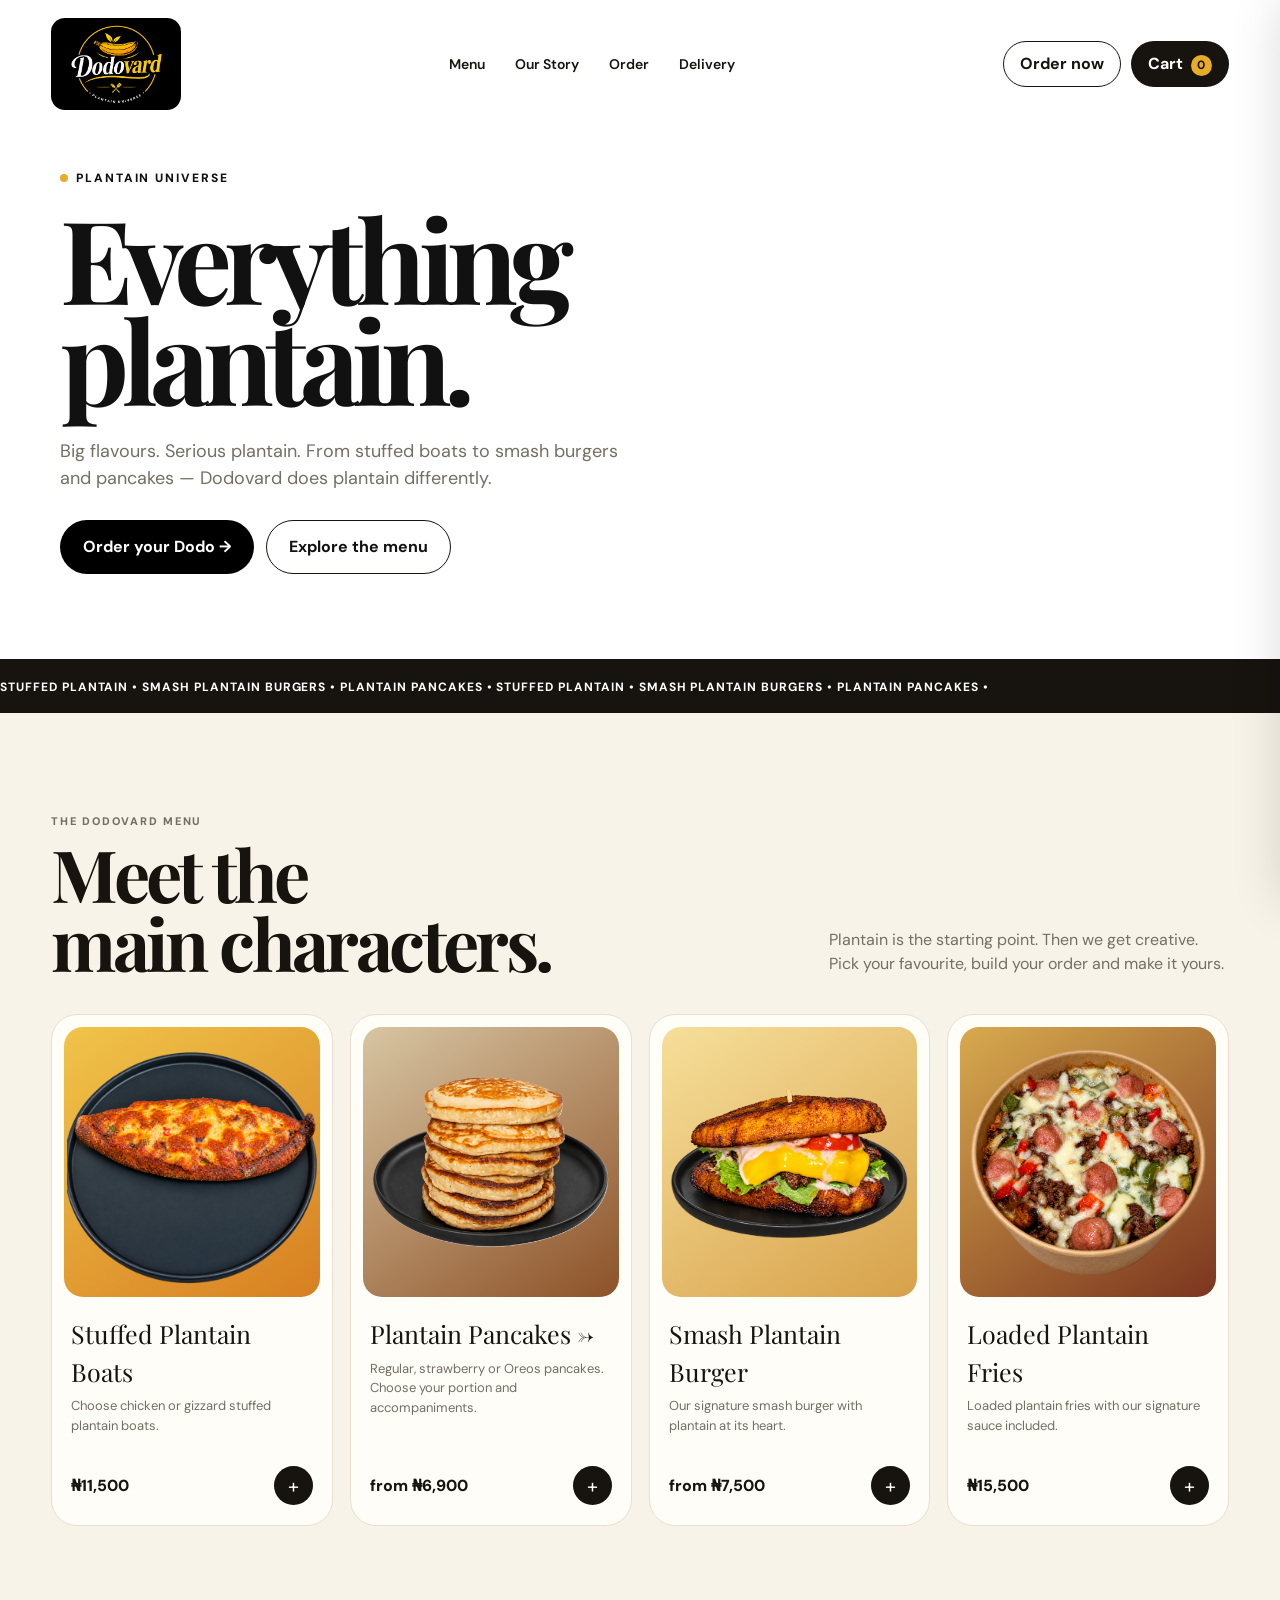
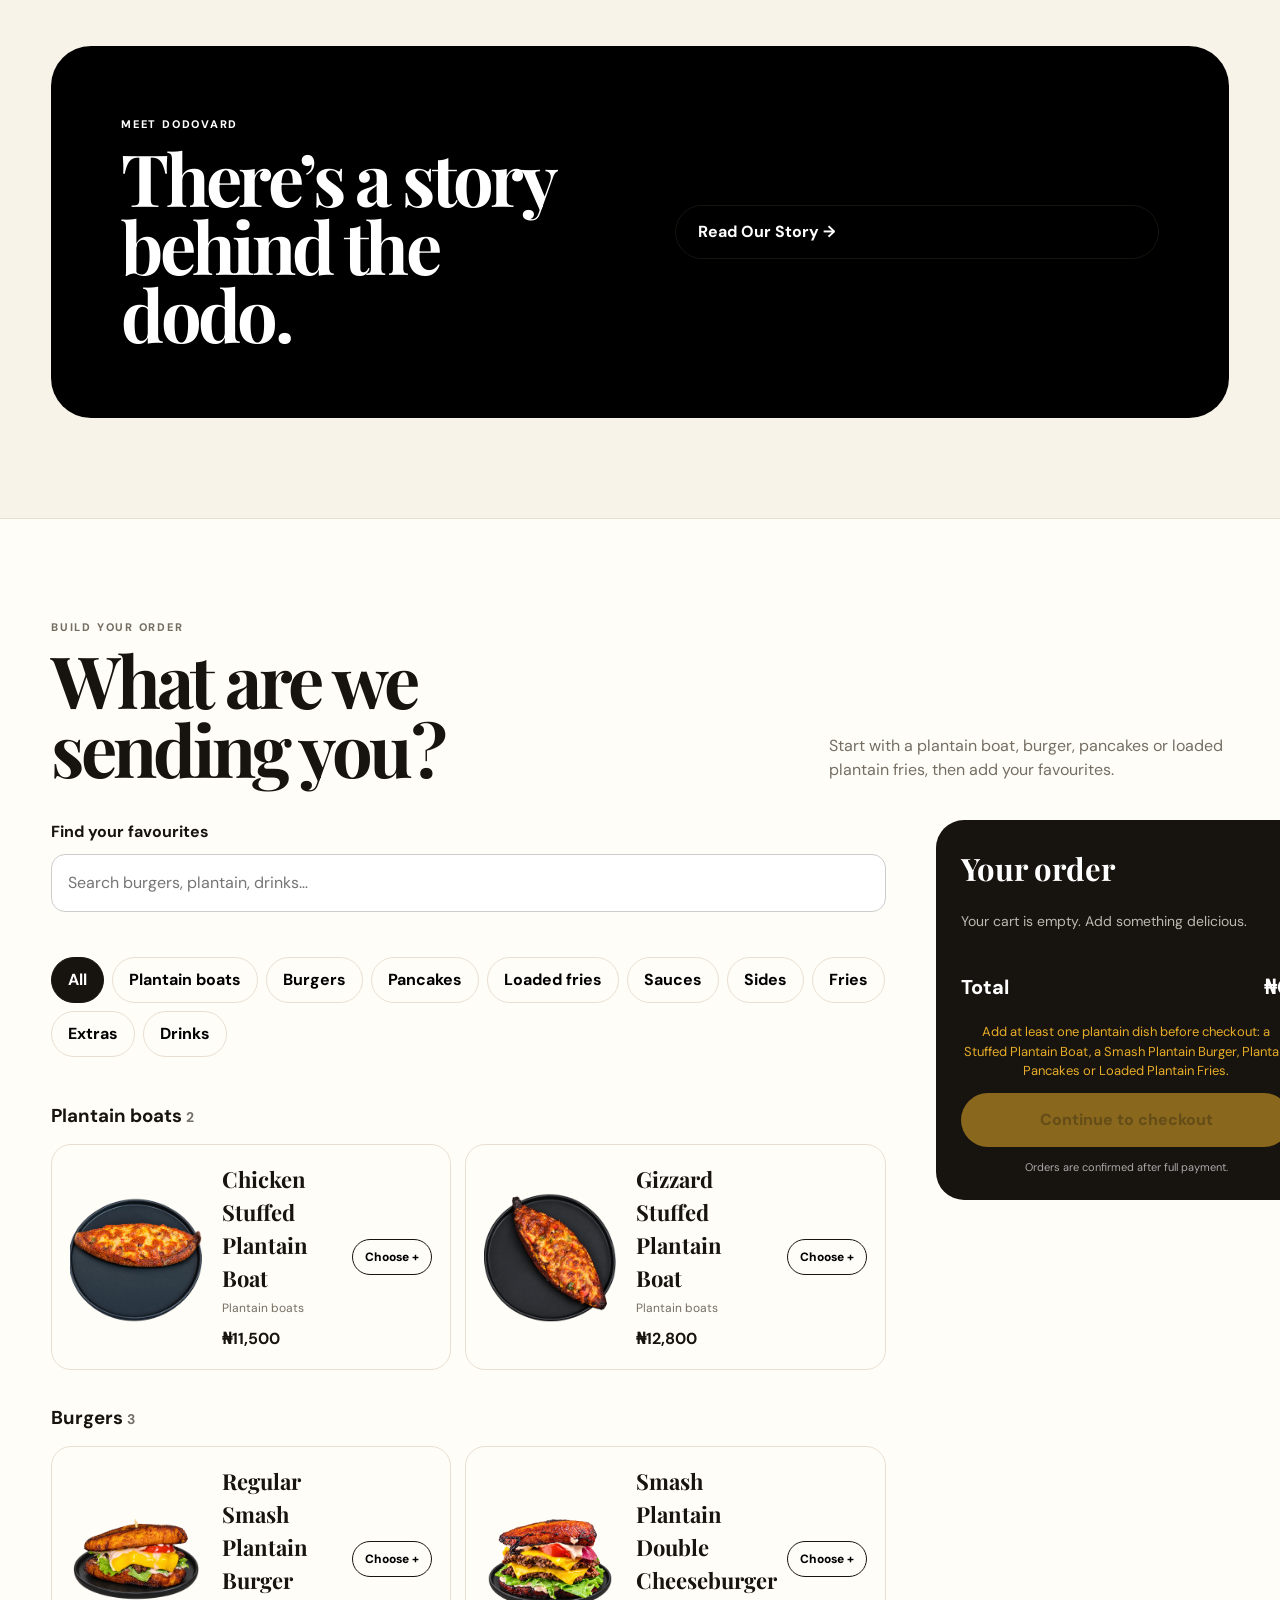
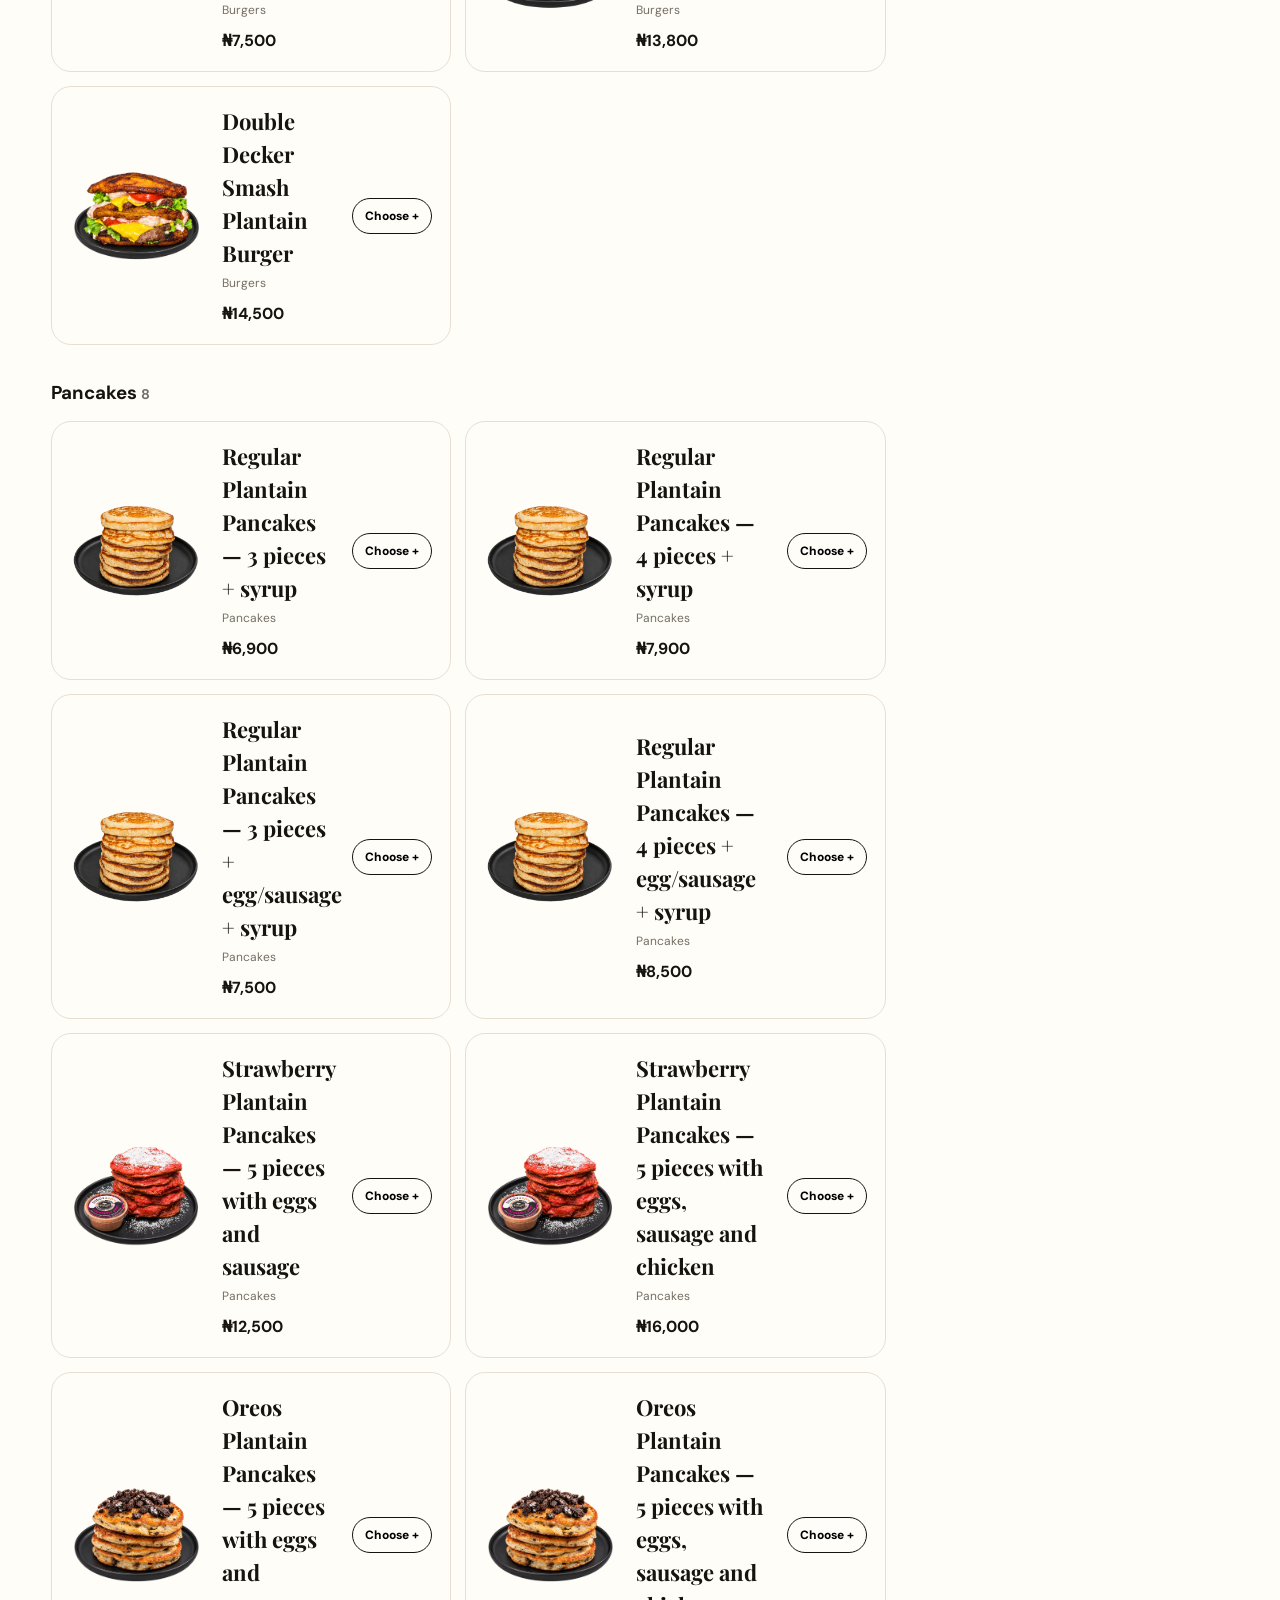
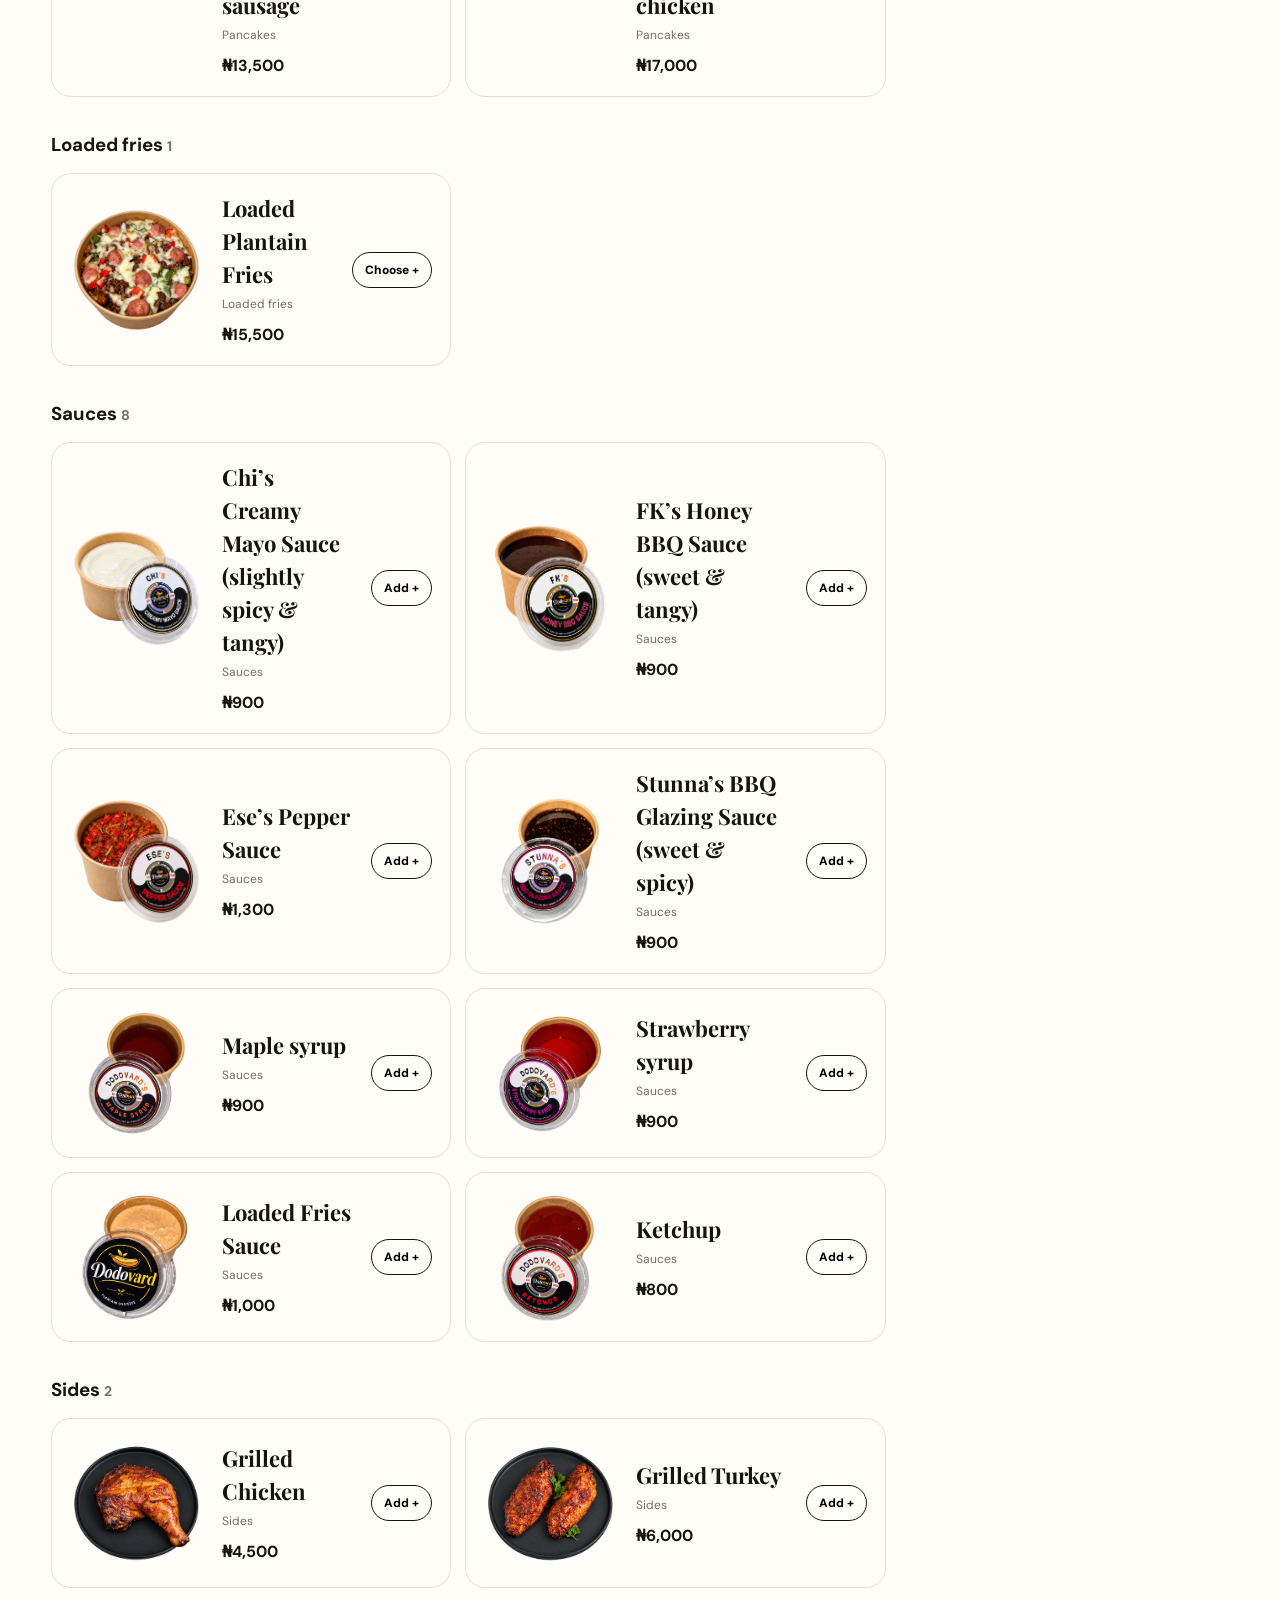
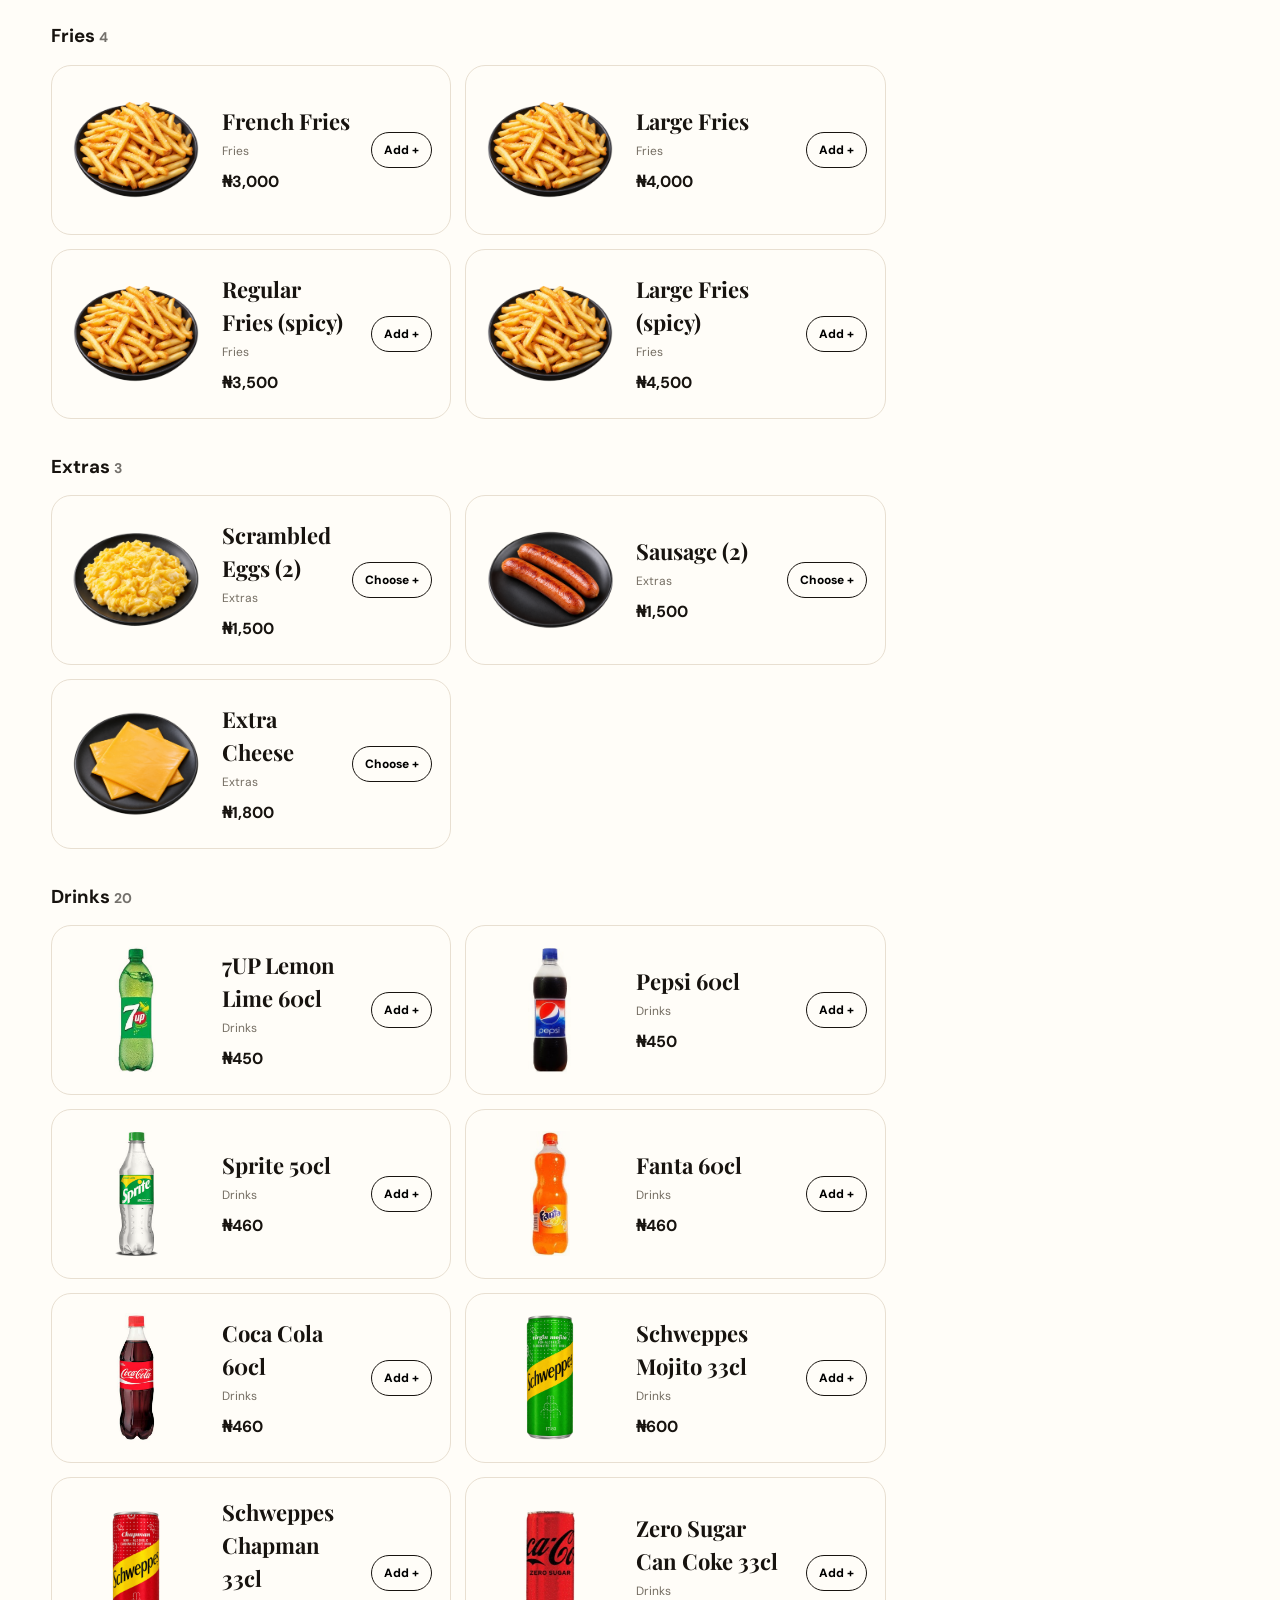
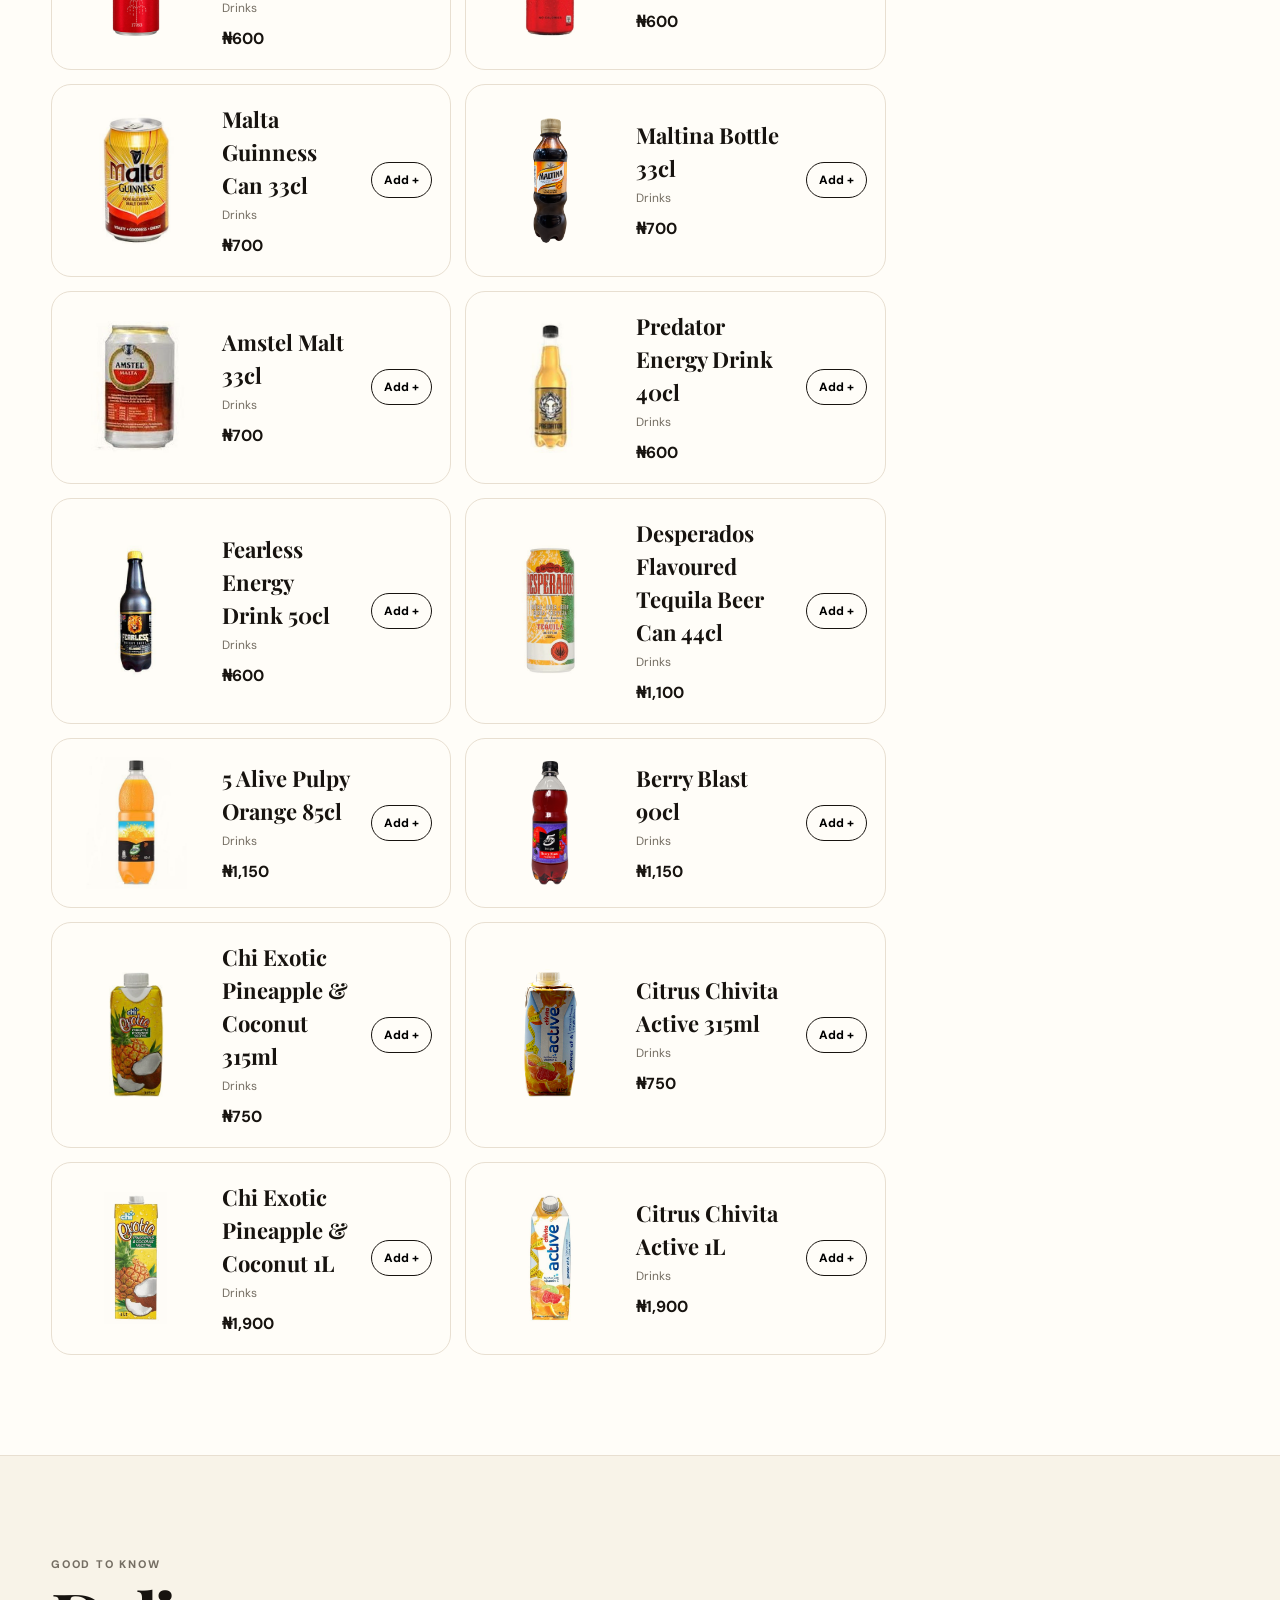
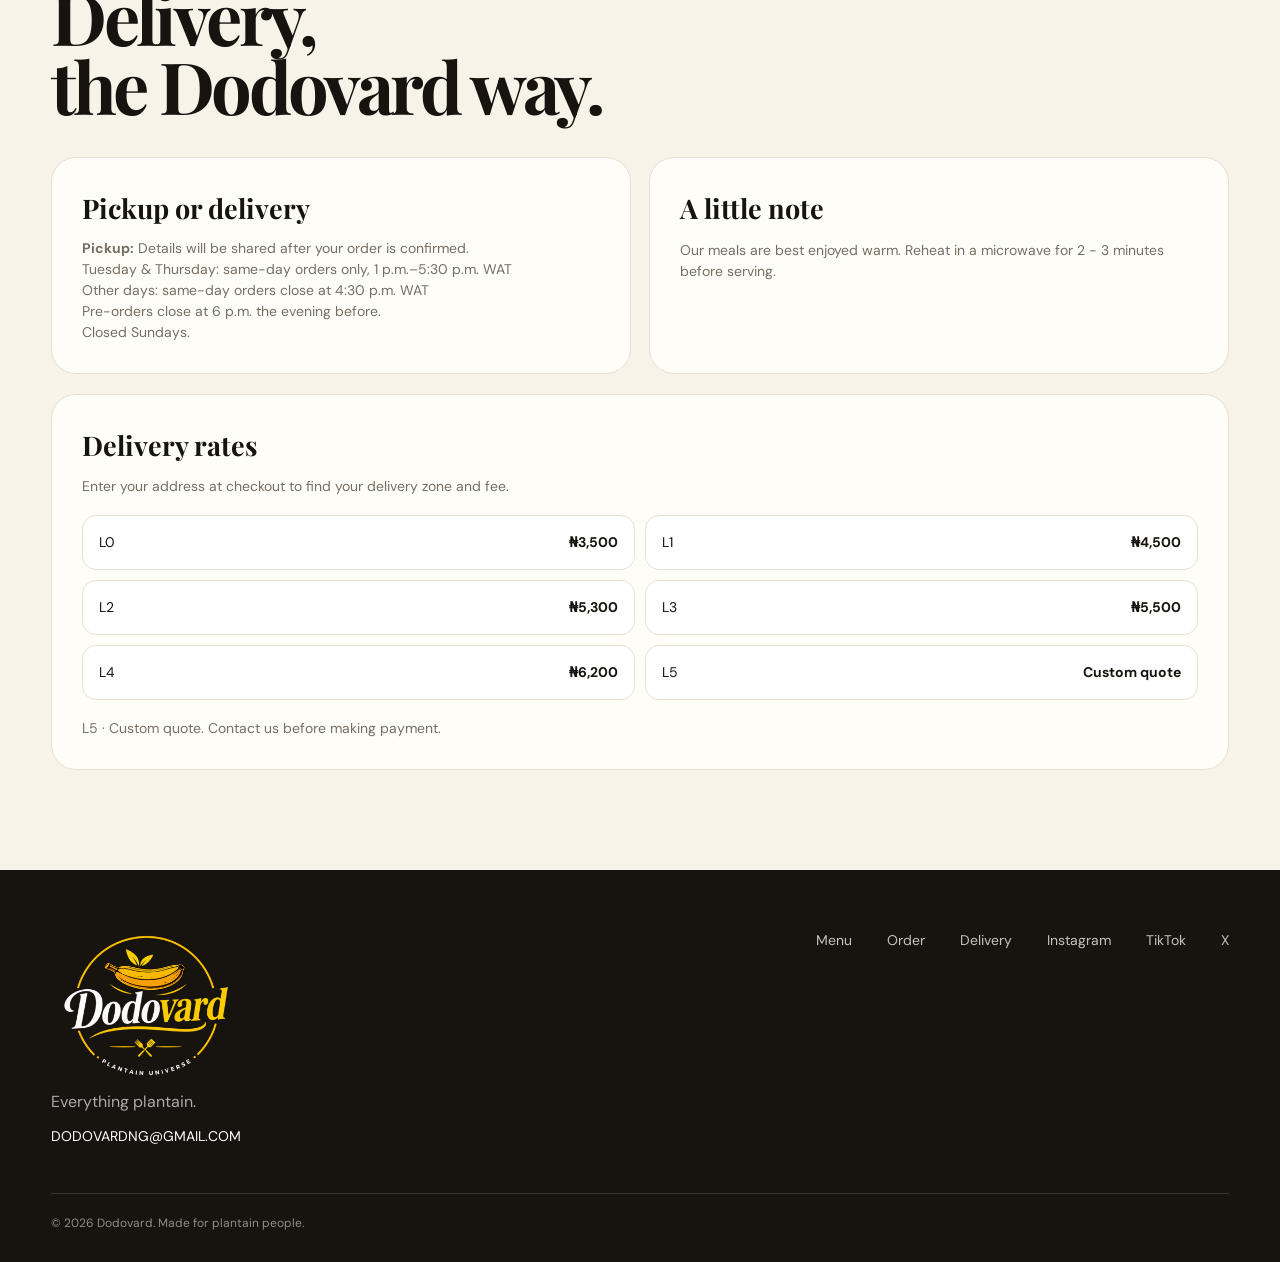
==== commit 2b56a1a4: "Separate Schweppes Mojito and Chapman with correct product photos" ====
--- a/index.html
+++ b/index.html
@@ -1342,6 +1342,7 @@
       Object.assign(photoGeometry,{"dodovard_food_images/menu/gizzard-boat-v2.png": [94.0, 91.9984, 3.0, 1.9251], "dodovard_food_images/menu/chicken-boat-v2.png": [94.4437, 91.1157, 3.0, 3.9614], "dodovard_food_images/menu/grilled-chicken-v2.png": [94.7419, 91.4033, 2.7774, 2.2952], "dodovard_food_images/menu/grilled-turkey-v2.png": [94.5185, 91.3333, 2.8519, 2.7037], "dodovard_food_images/sauces/maple-syrup-v2.png": [54.1475, 107.6452, 22.818, -3.7143], "dodovard_food_images/sauces/strawberry-syrup-v2.png": [81.7391, 123.3299, 13.2174, -12.6266]});
       photoGeometry["dodovard_food_images/menu/smash-plantain-double-cheeseburger-black-plate.png"]=[94,77.099,3,11.45];
       photoGeometry["dodovard_food_images/products/maltina-bottle-v2.png"]=[49.748, 101.4225, 24.5027, -1.1362];
+      Object.assign(photoGeometry,{"dodovard_food_images/products/schweppes-mojito.png": [65.2583, 97.8875, 17.4027, 1.1519], "dodovard_food_images/products/schweppes-chapman.png": [68.17, 102.255, 15.915, -1.2606]});
       function photoStyle(src) {
         const g=photoGeometry[src];
         return g ? `--photo-width:${g[0]}%;--photo-height:${g[1]}%;--photo-left:${g[2]}%;--photo-top:${g[3]}%;` : '';
@@ -1351,7 +1352,7 @@
         return src ? `<span class="product-photo ${src.includes('/products/')?'packshot':''} ${extraClass}" style="${photoStyle(src)}"><img src="${src}" alt="${n}" loading="lazy" decoding="async"></span>` : '';
       }
       function sauceThumbnail(n) {return productThumbnail(n,'sauce-thumb');}
-      const productPhotos={"7UP Lemon Lime 60cl": "dodovard_food_images/products/7up.png", "Pepsi 60cl": "dodovard_food_images/products/pepsi.png", "Sprite 50cl": "dodovard_food_images/products/sprite.png", "Fanta 60cl": "dodovard_food_images/products/fanta.png", "Coca Cola 60cl": "dodovard_food_images/products/coca-cola.png", "Schweppes Mojito/Chapman 33cl": "dodovard_food_images/products/schweppes.png", "Zero Sugar Can Coke 33cl": "dodovard_food_images/products/coke-zero.png", "Malta Guinness Can 33cl": "dodovard_food_images/products/malta-guinness.png", "Maltina Bottle 33cl": "dodovard_food_images/products/maltina-bottle-v2.png", "Amstel Malt 33cl": "dodovard_food_images/products/amstel-malt.png", "Predator Energy Drink 40cl": "dodovard_food_images/products/predator.png", "Fearless Energy Drink 50cl": "dodovard_food_images/products/fearless.png", "Desperados Flavoured Tequila Beer Can 44cl": "dodovard_food_images/products/desperados.png", "5 Alive Pulpy Orange 85cl": "dodovard_food_images/products/5-alive-orange.png", "Berry Blast 90cl": "dodovard_food_images/products/berry-blast-cutout.png", "Chi Exotic Pineapple & Coconut 315ml": "dodovard_food_images/products/chi-exotic-315ml.png", "Citrus Chivita Active 315ml": "dodovard_food_images/products/chivita-active-315ml.png", "Chi Exotic Pineapple & Coconut 1L": "dodovard_food_images/products/chi-exotic-1l.png", "Citrus Chivita Active 1L": "dodovard_food_images/products/chivita-active-1l.png"};
+      const productPhotos={"7UP Lemon Lime 60cl": "dodovard_food_images/products/7up.png", "Pepsi 60cl": "dodovard_food_images/products/pepsi.png", "Sprite 50cl": "dodovard_food_images/products/sprite.png", "Fanta 60cl": "dodovard_food_images/products/fanta.png", "Coca Cola 60cl": "dodovard_food_images/products/coca-cola.png", "Schweppes Mojito 33cl": "dodovard_food_images/products/schweppes-mojito.png", "Schweppes Chapman 33cl": "dodovard_food_images/products/schweppes-chapman.png", "Zero Sugar Can Coke 33cl": "dodovard_food_images/products/coke-zero.png", "Malta Guinness Can 33cl": "dodovard_food_images/products/malta-guinness.png", "Maltina Bottle 33cl": "dodovard_food_images/products/maltina-bottle-v2.png", "Amstel Malt 33cl": "dodovard_food_images/products/amstel-malt.png", "Predator Energy Drink 40cl": "dodovard_food_images/products/predator.png", "Fearless Energy Drink 50cl": "dodovard_food_images/products/fearless.png", "Desperados Flavoured Tequila Beer Can 44cl": "dodovard_food_images/products/desperados.png", "5 Alive Pulpy Orange 85cl": "dodovard_food_images/products/5-alive-orange.png", "Berry Blast 90cl": "dodovard_food_images/products/berry-blast-cutout.png", "Chi Exotic Pineapple & Coconut 315ml": "dodovard_food_images/products/chi-exotic-315ml.png", "Citrus Chivita Active 315ml": "dodovard_food_images/products/chivita-active-315ml.png", "Chi Exotic Pineapple & Coconut 1L": "dodovard_food_images/products/chi-exotic-1l.png", "Citrus Chivita Active 1L": "dodovard_food_images/products/chivita-active-1l.png"};
       function photoFor(n) {
         if(n==='Smash Plantain Double Cheeseburger') return 'dodovard_food_images/menu/smash-plantain-double-cheeseburger-black-plate.png';
         if(/^(French|Regular|Large) Fries/.test(n)) return 'dodovard_food_images/menu/french-fries.png';
@@ -1414,7 +1415,8 @@
         { n: "Sprite 50cl", p: 460, c: "drinks" },
         { n: "Fanta 60cl", p: 460, c: "drinks" },
         { n: "Coca Cola 60cl", p: 460, c: "drinks" },
-        { n: "Schweppes Mojito/Chapman 33cl", p: 600, c: "drinks" },
+        { n: "Schweppes Mojito 33cl", p: 600, c: "drinks" },
+        { n: "Schweppes Chapman 33cl", p: 600, c: "drinks" },
         { n: "Zero Sugar Can Coke 33cl", p: 600, c: "drinks" },
         { n: "Malta Guinness Can 33cl", p: 700, c: "drinks" },
         { n: "Maltina Bottle 33cl", p: 700, c: "drinks" },
